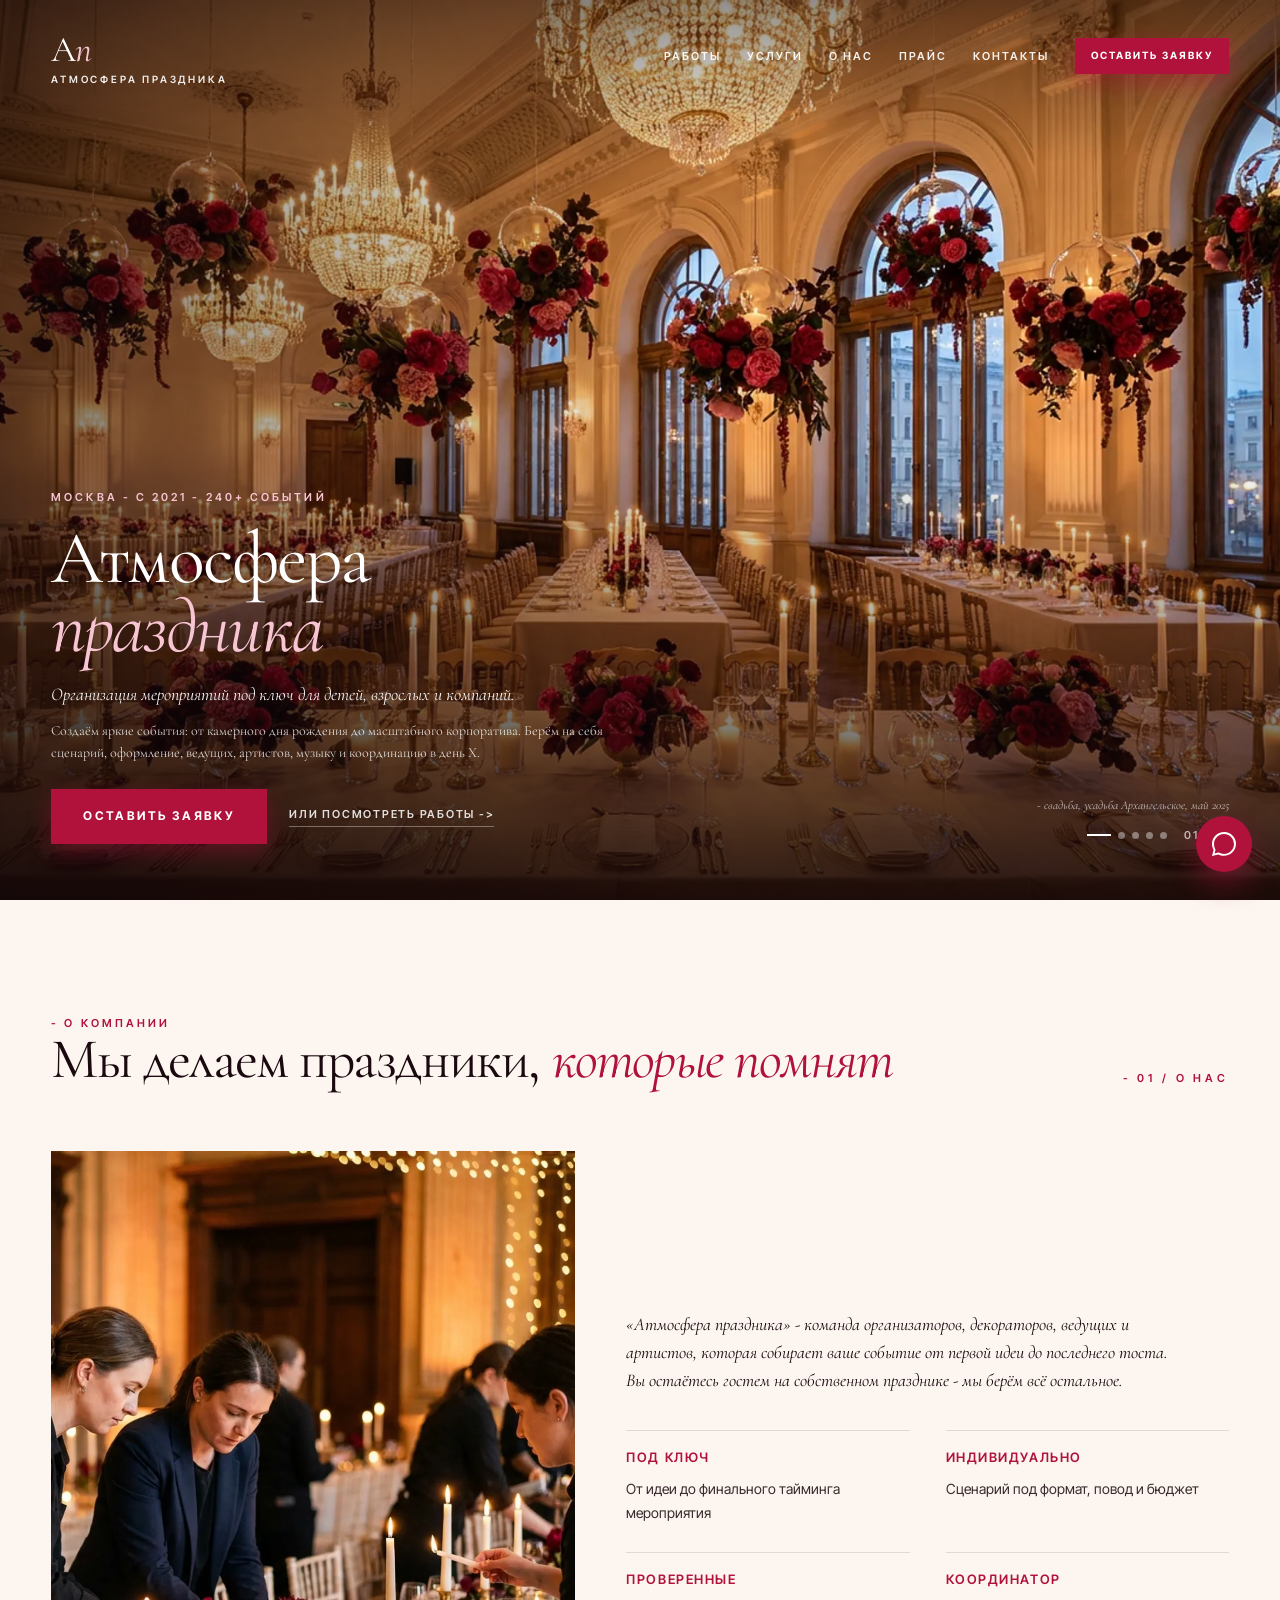
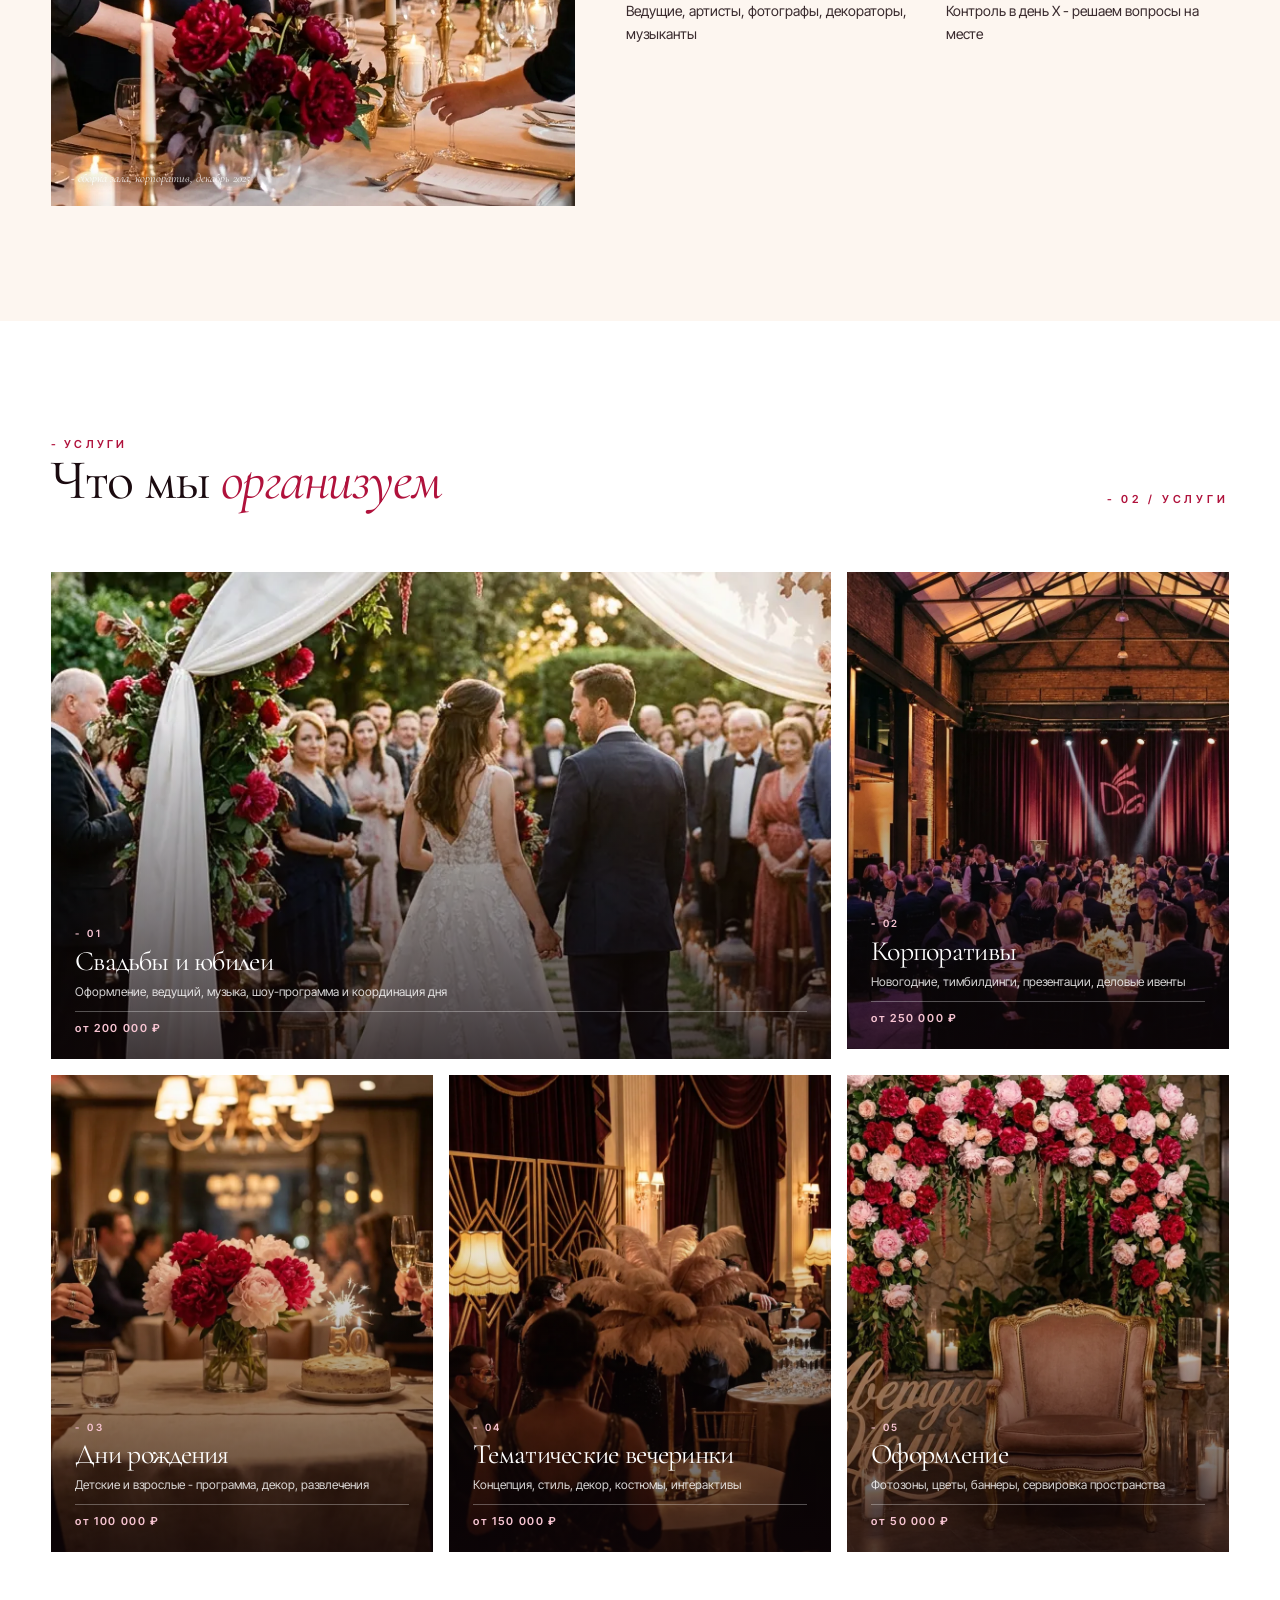
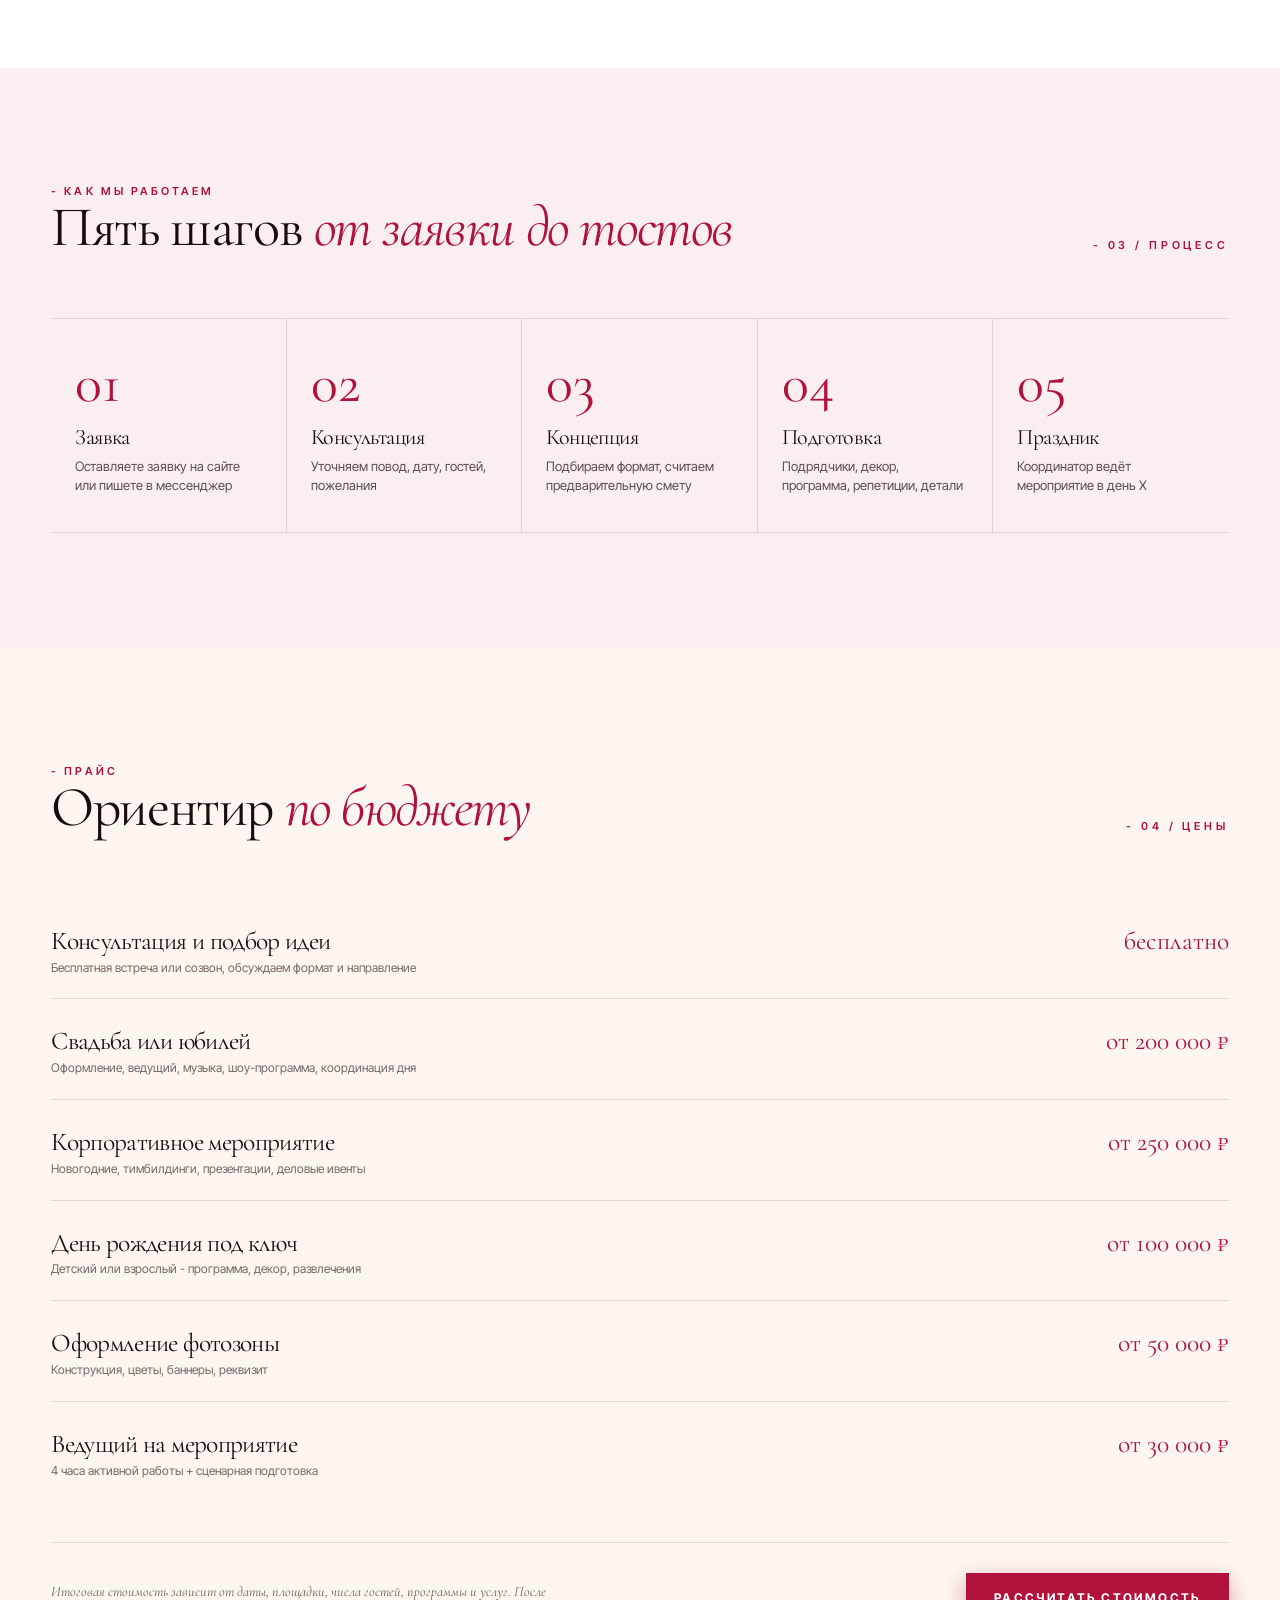
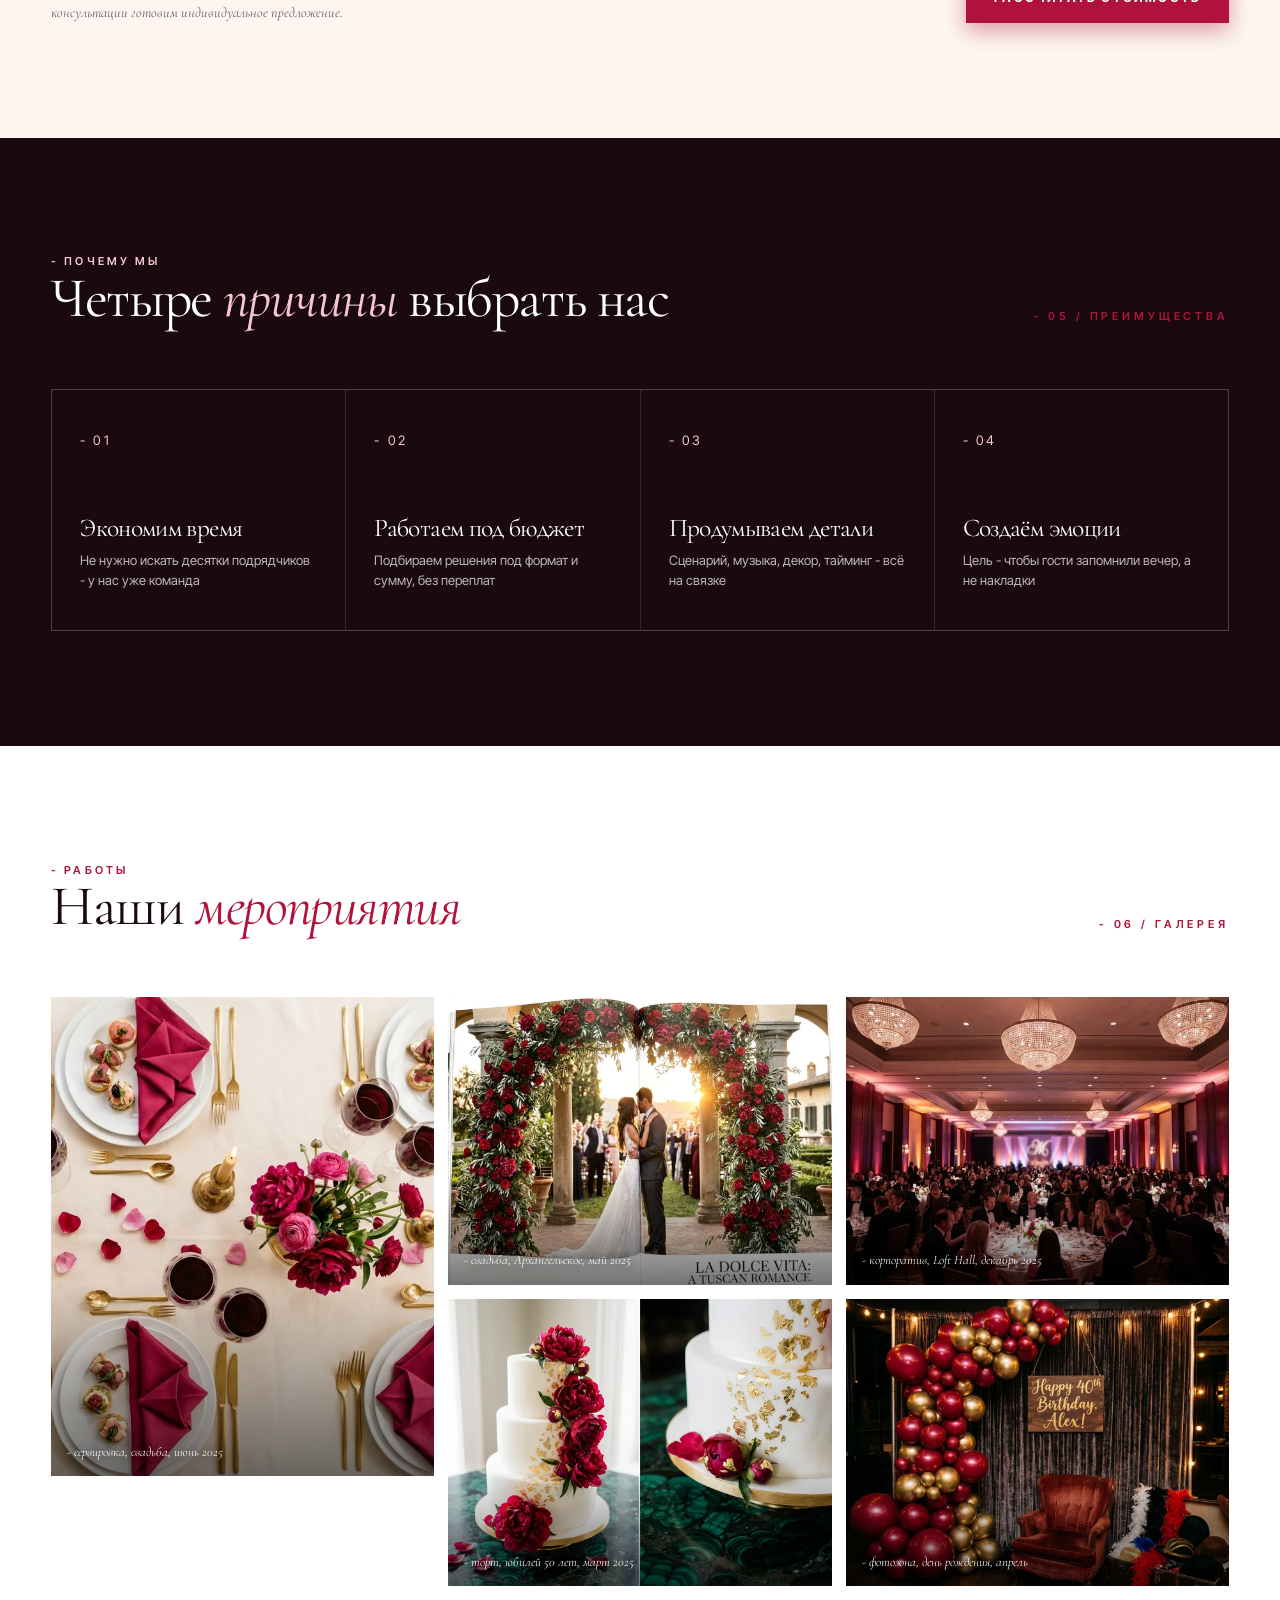
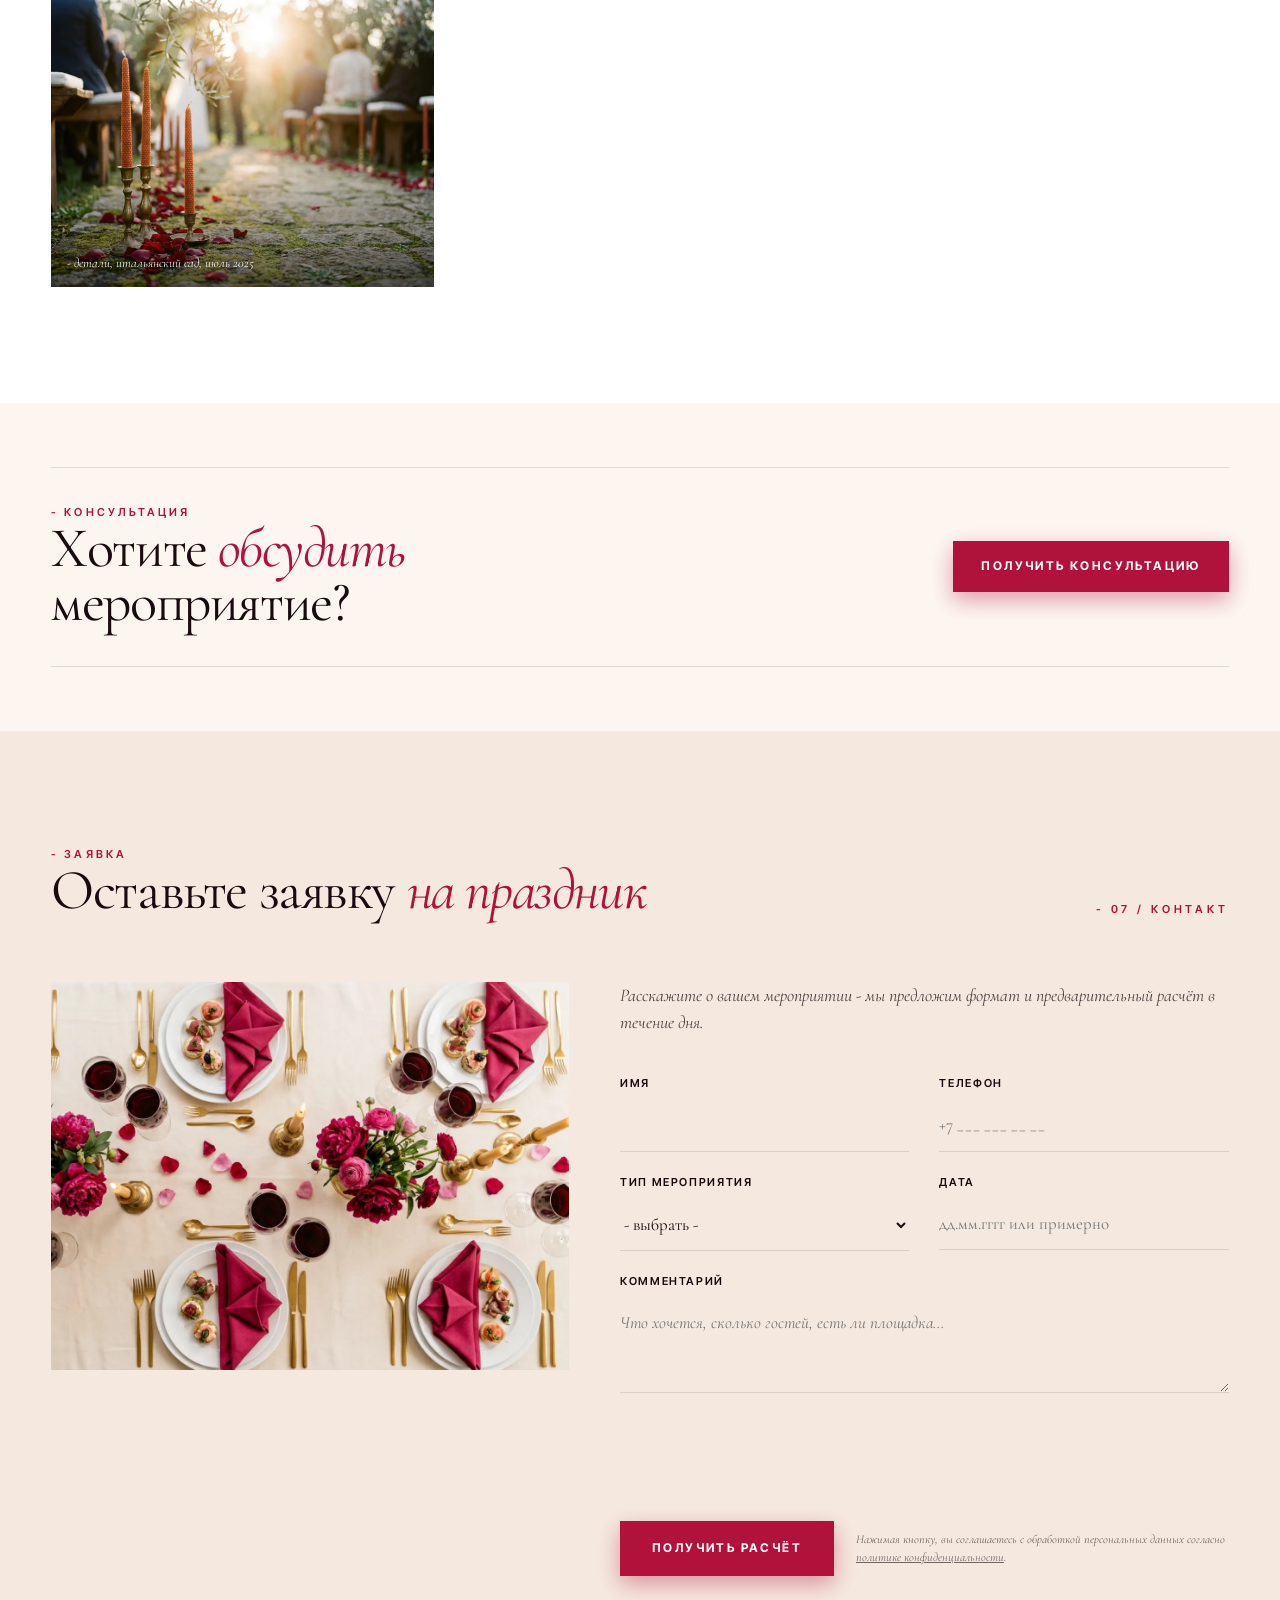
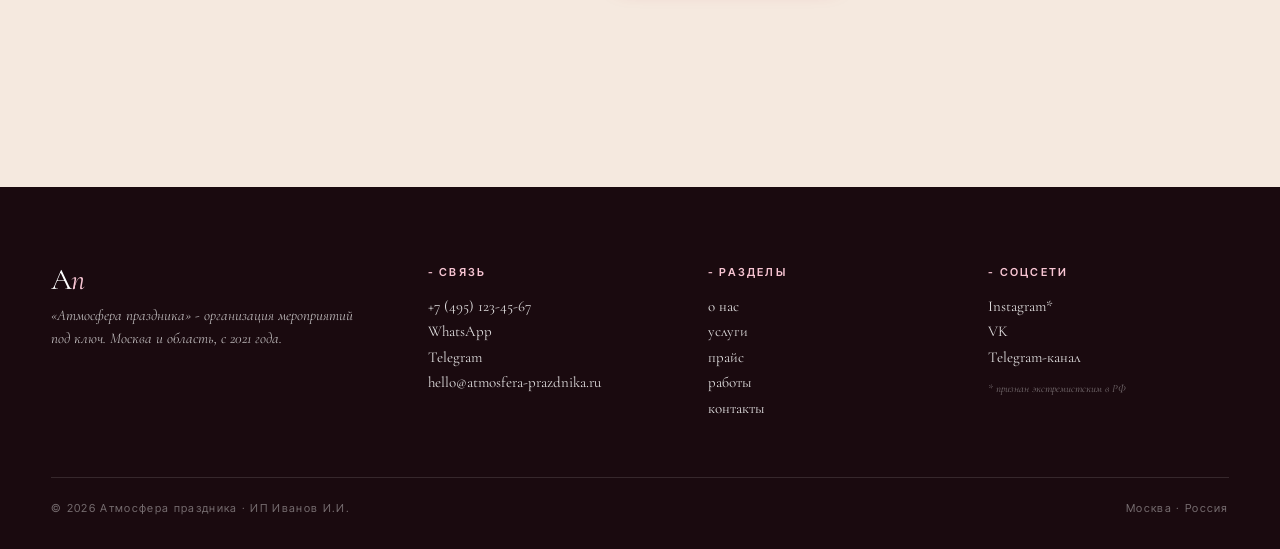
==== index.html @ 3e366441 "Атмосфера праздника - превью сайта (статика)" ====
<!DOCTYPE html>
<html lang="ru">
<head>
  <meta charset="utf-8">
  <meta name="viewport" content="width=device-width, initial-scale=1, viewport-fit=cover">
  <title>Атмосфера праздника - организация мероприятий под ключ</title>
  <meta name="description" content="Организация дней рождений, корпоративов, свадеб, юбилеев и детских праздников под ключ. Подберём формат, программу, декор и рассчитаем стоимость">
  <meta property="og:type" content="website">
  <meta property="og:locale" content="ru_RU">
  <meta property="og:title" content="Атмосфера праздника - организация мероприятий под ключ">
  <meta property="og:description" content="Организация дней рождений, корпоративов, свадеб, юбилеев и детских праздников под ключ. Подберём формат, программу, декор и рассчитаем стоимость">
  <meta property="og:image" content="https://atmosfera-prazdnika.ru/assets/img/og.jpg">
  <meta property="og:url" content="https://atmosfera-prazdnika.ru/">
  <meta property="og:site_name" content="Атмосфера праздника">
  <meta name="twitter:card" content="summary_large_image">
  <link rel="canonical" href="https://atmosfera-prazdnika.ru/">
  <link rel="icon" href="favicon.ico" sizes="any">
  <link rel="apple-touch-icon" href="apple-touch-icon.png">
  <meta name="theme-color" content="#B0123C">
  <script type="application/ld+json">
  {
    "@context": "https://schema.org",
    "@type": "LocalBusiness",
    "name": "Атмосфера праздника",
    "description": "Организация мероприятий под ключ - свадьбы, корпоративы, дни рождения, юбилеи, тематические вечеринки",
    "image": "https://atmosfera-prazdnika.ru/assets/img/og.jpg",
    "url": "https://atmosfera-prazdnika.ru/",
    "telephone": "+74951234567",
    "email": "hello@atmosfera-prazdnika.ru",
    "priceRange": "от 30 000 ₽",
    "address": {
      "@type": "PostalAddress",
      "addressLocality": "Москва",
      "addressCountry": "RU"
    },
    "areaServed": ["Москва", "Московская область"],
    "service": [
      { "@type": "Service", "name": "Свадьбы и юбилеи", "offers": { "@type": "Offer", "price": 200000, "priceCurrency": "RUB" } },
      { "@type": "Service", "name": "Корпоративы", "offers": { "@type": "Offer", "price": 250000, "priceCurrency": "RUB" } },
      { "@type": "Service", "name": "Дни рождения", "offers": { "@type": "Offer", "price": 100000, "priceCurrency": "RUB" } },
      { "@type": "Service", "name": "Тематические вечеринки", "offers": { "@type": "Offer", "price": 150000, "priceCurrency": "RUB" } },
      { "@type": "Service", "name": "Оформление", "offers": { "@type": "Offer", "price": 50000, "priceCurrency": "RUB" } }
    ]
  }
  </script>
  <link rel="preconnect" href="https://fonts.googleapis.com">
  <link rel="preconnect" href="https://fonts.gstatic.com" crossorigin>
  <link rel="preload" as="style" href="https://fonts.googleapis.com/css2?family=Cormorant+Garamond:ital,wght@0,400;0,500;0,600;1,400;1,500&family=Inter+Tight:wght@400;500;600;700&display=swap" onload="this.rel='stylesheet'">
  <link rel="stylesheet" href="assets/css/styles.min.css">
  <noscript><link rel="stylesheet" href="https://fonts.googleapis.com/css2?family=Cormorant+Garamond:ital,wght@0,400;0,500;0,600;1,400;1,500&family=Inter+Tight:wght@400;500;600;700&display=swap"></noscript>
</head>
<body>
  <header class="hero" id="hero">
    <div class="hero-bg" id="hero-bg" style="background-image: url('assets/img/hero/1-wedding-hall.webp');"></div>

    <a class="mono" href="#hero" aria-label="Атмосфера праздника - на главную">
      <span class="mono-mark">А<em>п</em></span>
      <span class="mono-name">атмосфера праздника</span>
    </a>

    <nav class="topnav" aria-label="главная навигация">
      <a href="#gallery">работы</a>
      <a href="#services">услуги</a>
      <a href="#about">о нас</a>
      <a href="#price">прайс</a>
      <a href="#contact">контакты</a>
      <a class="btn btn-main btn-sm" href="#contact">оставить заявку</a>
      <button class="hamburger" id="hamburger" aria-label="меню" aria-expanded="false">
        <span></span><span></span><span></span>
      </button>
    </nav>

    <div class="hero-content">
      <p class="eyebrow eyebrow-light">москва - с 2021 - 240+ событий</p>
      <h1>Атмосфера<br><em>праздника</em></h1>
      <p class="hero-sub">Организация мероприятий под ключ для детей, взрослых и компаний.</p>
      <p class="hero-desc">Создаём яркие события: от камерного дня рождения до масштабного корпоратива. Берём на себя сценарий, оформление, ведущих, артистов, музыку и координацию в день&nbsp;Х.</p>
      <div class="hero-cta">
        <a class="btn btn-main" href="#contact">оставить заявку</a>
        <a class="hero-link" href="#gallery">или посмотреть работы -&gt;</a>
      </div>
    </div>

    <div class="hero-meta">
      <p class="hero-cap" id="hero-cap">- свадьба, усадьба Архангельское, май 2025</p>
      <div class="hero-dots" id="hero-dots" role="tablist" aria-label="фото мероприятий">
        <button class="d active" role="tab" data-i="0" aria-label="фото 1"></button>
        <button class="d" role="tab" data-i="1" aria-label="фото 2"></button>
        <button class="d" role="tab" data-i="2" aria-label="фото 3"></button>
        <button class="d" role="tab" data-i="3" aria-label="фото 4"></button>
        <button class="d" role="tab" data-i="4" aria-label="фото 5"></button>
        <span class="counter"><span id="hero-cur">01</span> / 05</span>
      </div>
    </div>
  </header>
  <main>
    <section class="s about" id="about" aria-labelledby="about-h2">
      <div class="s-head">
        <div>
          <p class="eyebrow">- о компании</p>
          <h2 id="about-h2">Мы делаем праздники, <em>которые помнят</em></h2>
        </div>
        <p class="s-num">- 01 / о нас</p>
      </div>
      <div class="about-grid">
        <figure class="about-photo">
          <picture>
            <source srcset="assets/img/about/1-team-setup.webp" type="image/webp">
            <img src="assets/img/about/1-team-setup.jpg" alt="команда Атмосферы Праздника готовит зал к корпоративу" loading="lazy">
          </picture>
          <figcaption>- сборка зала, корпоратив, декабрь 2025</figcaption>
        </figure>
        <div class="about-body">
          <p class="about-lead">«Атмосфера праздника» - команда организаторов, декораторов, ведущих и артистов, которая собирает ваше событие от первой идеи до последнего тоста. Вы остаётесь гостем на собственном празднике - мы берём всё остальное.</p>
          <ul class="features">
            <li>
              <strong>Под ключ</strong>
              <span>От идеи до финального тайминга мероприятия</span>
            </li>
            <li>
              <strong>Индивидуально</strong>
              <span>Сценарий под формат, повод и бюджет</span>
            </li>
            <li>
              <strong>Проверенные</strong>
              <span>Ведущие, артисты, фотографы, декораторы, музыканты</span>
            </li>
            <li>
              <strong>Координатор</strong>
              <span>Контроль в день Х - решаем вопросы на месте</span>
            </li>
          </ul>
        </div>
      </div>
    </section>
    <section class="s services" id="services" aria-labelledby="services-h2">
      <div class="s-head">
        <div>
          <p class="eyebrow">- услуги</p>
          <h2 id="services-h2">Что мы <em>организуем</em></h2>
        </div>
        <p class="s-num">- 02 / услуги</p>
      </div>
      <div class="svc-grid">
        <a class="svc svc-wide" href="#contact">
          <picture>
            <source srcset="assets/img/services/1-wedding.webp" type="image/webp">
            <img src="assets/img/services/1-wedding.jpg" alt="свадьба под аркой из малиновых пеоний" loading="lazy">
          </picture>
          <div class="svc-body">
            <p class="svc-num">- 01</p>
            <h3>Свадьбы и юбилеи</h3>
            <p class="svc-desc">Оформление, ведущий, музыка, шоу-программа и координация дня</p>
            <p class="svc-price">от 200 000 ₽</p>
          </div>
        </a>
        <a class="svc" href="#contact">
          <picture>
            <source srcset="assets/img/services/2-corporate.webp" type="image/webp">
            <img src="assets/img/services/2-corporate.jpg" alt="корпоративный гала в Москве" loading="lazy">
          </picture>
          <div class="svc-body">
            <p class="svc-num">- 02</p>
            <h3>Корпоративы</h3>
            <p class="svc-desc">Новогодние, тимбилдинги, презентации, деловые ивенты</p>
            <p class="svc-price">от 250 000 ₽</p>
          </div>
        </a>
        <a class="svc" href="#contact">
          <picture>
            <source srcset="assets/img/services/3-birthday.webp" type="image/webp">
            <img src="assets/img/services/3-birthday.jpg" alt="взрослый день рождения с пеониями" loading="lazy">
          </picture>
          <div class="svc-body">
            <p class="svc-num">- 03</p>
            <h3>Дни рождения</h3>
            <p class="svc-desc">Детские и взрослые - программа, декор, развлечения</p>
            <p class="svc-price">от 100 000 ₽</p>
          </div>
        </a>
        <a class="svc" href="#contact">
          <picture>
            <source srcset="assets/img/services/4-themed.webp" type="image/webp">
            <img src="assets/img/services/4-themed.jpg" alt="тематическая вечеринка в стиле Gatsby" loading="lazy">
          </picture>
          <div class="svc-body">
            <p class="svc-num">- 04</p>
            <h3>Тематические вечеринки</h3>
            <p class="svc-desc">Концепция, стиль, декор, костюмы, интерактивы</p>
            <p class="svc-price">от 150 000 ₽</p>
          </div>
        </a>
        <a class="svc" href="#contact">
          <picture>
            <source srcset="assets/img/services/5-decoration.webp" type="image/webp">
            <img src="assets/img/services/5-decoration.jpg" alt="оформление фотозоны с пеониями" loading="lazy">
          </picture>
          <div class="svc-body">
            <p class="svc-num">- 05</p>
            <h3>Оформление</h3>
            <p class="svc-desc">Фотозоны, цветы, баннеры, сервировка пространства</p>
            <p class="svc-price">от 50 000 ₽</p>
          </div>
        </a>
      </div>
    </section>
    <section class="s process" id="process" aria-labelledby="process-h2">
      <div class="s-head">
        <div>
          <p class="eyebrow">- как мы работаем</p>
          <h2 id="process-h2">Пять шагов <em>от заявки до тостов</em></h2>
        </div>
        <p class="s-num">- 03 / процесс</p>
      </div>
      <ol class="steps">
        <li class="step">
          <p class="step-num">01</p>
          <h3>Заявка</h3>
          <p class="step-desc">Оставляете заявку на сайте или пишете в мессенджер</p>
        </li>
        <li class="step">
          <p class="step-num">02</p>
          <h3>Консультация</h3>
          <p class="step-desc">Уточняем повод, дату, гостей, пожелания</p>
        </li>
        <li class="step">
          <p class="step-num">03</p>
          <h3>Концепция</h3>
          <p class="step-desc">Подбираем формат, считаем предварительную смету</p>
        </li>
        <li class="step">
          <p class="step-num">04</p>
          <h3>Подготовка</h3>
          <p class="step-desc">Подрядчики, декор, программа, репетиции, детали</p>
        </li>
        <li class="step">
          <p class="step-num">05</p>
          <h3>Праздник</h3>
          <p class="step-desc">Координатор ведёт мероприятие в день Х</p>
        </li>
      </ol>
    </section>
    <section class="s price" id="price" aria-labelledby="price-h2">
      <div class="s-head">
        <div>
          <p class="eyebrow">- прайс</p>
          <h2 id="price-h2">Ориентир <em>по бюджету</em></h2>
        </div>
        <p class="s-num">- 04 / цены</p>
      </div>
      <div class="price-table">
        <div class="price-row">
          <div class="price-name">
            <h3>Консультация и подбор идеи</h3>
            <p>Бесплатная встреча или созвон, обсуждаем формат и направление</p>
          </div>
          <p class="price-amount">бесплатно</p>
        </div>
        <div class="price-row">
          <div class="price-name">
            <h3>Свадьба или юбилей</h3>
            <p>Оформление, ведущий, музыка, шоу-программа, координация дня</p>
          </div>
          <p class="price-amount">от 200 000 ₽</p>
        </div>
        <div class="price-row">
          <div class="price-name">
            <h3>Корпоративное мероприятие</h3>
            <p>Новогодние, тимбилдинги, презентации, деловые ивенты</p>
          </div>
          <p class="price-amount">от 250 000 ₽</p>
        </div>
        <div class="price-row">
          <div class="price-name">
            <h3>День рождения под ключ</h3>
            <p>Детский или взрослый - программа, декор, развлечения</p>
          </div>
          <p class="price-amount">от 100 000 ₽</p>
        </div>
        <div class="price-row">
          <div class="price-name">
            <h3>Оформление фотозоны</h3>
            <p>Конструкция, цветы, баннеры, реквизит</p>
          </div>
          <p class="price-amount">от 50 000 ₽</p>
        </div>
        <div class="price-row">
          <div class="price-name">
            <h3>Ведущий на мероприятие</h3>
            <p>4 часа активной работы + сценарная подготовка</p>
          </div>
          <p class="price-amount">от 30 000 ₽</p>
        </div>
      </div>
      <div class="price-foot">
        <p class="price-note">Итоговая стоимость зависит от даты, площадки, числа гостей, программы и услуг. После консультации готовим индивидуальное предложение.</p>
        <a class="btn btn-main" href="#contact">рассчитать стоимость</a>
      </div>
    </section>
    <section class="s why" id="why" aria-labelledby="why-h2">
      <div class="s-head">
        <div>
          <p class="eyebrow">- почему мы</p>
          <h2 id="why-h2">Четыре <em>причины</em> выбрать нас</h2>
        </div>
        <p class="s-num">- 05 / преимущества</p>
      </div>
      <div class="why-grid">
        <article class="why-cell">
          <p class="why-num">- 01</p>
          <div>
            <h3>Экономим время</h3>
            <p class="why-desc">Не нужно искать десятки подрядчиков - у нас уже команда</p>
          </div>
        </article>
        <article class="why-cell">
          <p class="why-num">- 02</p>
          <div>
            <h3>Работаем под бюджет</h3>
            <p class="why-desc">Подбираем решения под формат и сумму, без переплат</p>
          </div>
        </article>
        <article class="why-cell">
          <p class="why-num">- 03</p>
          <div>
            <h3>Продумываем детали</h3>
            <p class="why-desc">Сценарий, музыка, декор, тайминг - всё на связке</p>
          </div>
        </article>
        <article class="why-cell">
          <p class="why-num">- 04</p>
          <div>
            <h3>Создаём эмоции</h3>
            <p class="why-desc">Цель - чтобы гости запомнили вечер, а не накладки</p>
          </div>
        </article>
      </div>
    </section>
    <section class="s gallery" id="gallery" aria-labelledby="gallery-h2">
      <div class="s-head">
        <div>
          <p class="eyebrow">- работы</p>
          <h2 id="gallery-h2">Наши <em>мероприятия</em></h2>
        </div>
        <p class="s-num">- 06 / галерея</p>
      </div>
      <div class="gal-grid" id="gallery-grid">
        <button class="gal gal-tall" data-i="0" aria-label="увеличить фото">
          <picture>
            <source srcset="assets/img/gallery/1-banquet-topdown.webp" type="image/webp">
            <img src="assets/img/gallery/1-banquet-topdown.jpg" alt="сервировка свадебного банкета" loading="lazy">
          </picture>
          <span class="gal-cap">- сервировка, свадьба, июнь 2025</span>
        </button>
        <button class="gal" data-i="1" aria-label="увеличить фото">
          <picture>
            <source srcset="assets/img/gallery/2-couple-arch.webp" type="image/webp">
            <img src="assets/img/gallery/2-couple-arch.jpg" alt="пара под цветочной аркой" loading="lazy">
          </picture>
          <span class="gal-cap">- свадьба, Архангельское, май 2025</span>
        </button>
        <button class="gal" data-i="2" aria-label="увеличить фото">
          <picture>
            <source srcset="assets/img/gallery/3-corporate-hall.webp" type="image/webp">
            <img src="assets/img/gallery/3-corporate-hall.jpg" alt="корпоративный гала-зал" loading="lazy">
          </picture>
          <span class="gal-cap">- корпоратив, Loft Hall, декабрь 2025</span>
        </button>
        <button class="gal" data-i="3" aria-label="увеличить фото">
          <picture>
            <source srcset="assets/img/gallery/4-cake.webp" type="image/webp">
            <img src="assets/img/gallery/4-cake.jpg" alt="свадебный торт с пеониями" loading="lazy">
          </picture>
          <span class="gal-cap">- торт, юбилей 50 лет, март 2025</span>
        </button>
        <button class="gal" data-i="4" aria-label="увеличить фото">
          <picture>
            <source srcset="assets/img/gallery/5-photozone.webp" type="image/webp">
            <img src="assets/img/gallery/5-photozone.jpg" alt="фотозона из шаров" loading="lazy">
          </picture>
          <span class="gal-cap">- фотозона, день рождения, апрель</span>
        </button>
        <button class="gal" data-i="5" aria-label="увеличить фото">
          <picture>
            <source srcset="assets/img/gallery/6-candles-detail.webp" type="image/webp">
            <img src="assets/img/gallery/6-candles-detail.jpg" alt="свечи вдоль свадебного коридора" loading="lazy">
          </picture>
          <span class="gal-cap">- детали, итальянский сад, июль 2025</span>
        </button>
      </div>
    </section>
    <section class="s cta-mid" id="consultation">
      <div class="cta-mid-inner">
        <div>
          <p class="eyebrow">- консультация</p>
          <h2>Хотите <em>обсудить</em> мероприятие?</h2>
        </div>
        <a class="btn btn-main" href="#contact">получить консультацию</a>
      </div>
    </section>

    <section class="s form" id="contact" aria-labelledby="form-h2">
      <div class="s-head">
        <div>
          <p class="eyebrow">- заявка</p>
          <h2 id="form-h2">Оставьте заявку <em>на праздник</em></h2>
        </div>
        <p class="s-num">- 07 / контакт</p>
      </div>
      <div class="form-grid">
        <figure class="form-photo">
          <picture>
            <source srcset="assets/img/gallery/1-banquet-topdown.webp" type="image/webp">
            <img src="assets/img/gallery/1-banquet-topdown.jpg" alt="сервировка свадебного стола" loading="lazy">
          </picture>
        </figure>
        <form class="form-body" id="lead-form" novalidate>
          <p class="form-lead">Расскажите о вашем мероприятии - мы предложим формат и предварительный расчёт в течение дня.</p>

          <input type="text" name="website" class="visually-hidden" tabindex="-1" autocomplete="off">

          <div class="form-row">
            <label>
              <span>Имя</span>
              <input type="text" name="name" required autocomplete="name">
            </label>
            <label>
              <span>Телефон</span>
              <input type="tel" name="phone" required autocomplete="tel" placeholder="+7 ___ ___ __ __">
            </label>
          </div>
          <div class="form-row">
            <label>
              <span>Тип мероприятия</span>
              <select name="event_type" required>
                <option value="">- выбрать -</option>
                <option>Свадьба</option>
                <option>Юбилей</option>
                <option>Корпоратив</option>
                <option>День рождения</option>
                <option>Тематическая вечеринка</option>
                <option>Другое</option>
              </select>
            </label>
            <label>
              <span>Дата</span>
              <input type="text" name="event_date" placeholder="дд.мм.гггг или примерно" autocomplete="off">
            </label>
          </div>
          <label class="form-comment">
            <span>Комментарий</span>
            <textarea name="comment" rows="3" placeholder="Что хочется, сколько гостей, есть ли площадка..."></textarea>
          </label>

          <div class="cf-turnstile" data-sitekey="REPLACE_WITH_TURNSTILE_SITEKEY"></div>

          <div class="form-cta">
            <button type="submit" class="btn btn-main" id="form-submit">получить расчёт</button>
            <p class="form-note">Нажимая кнопку, вы соглашаетесь с обработкой персональных данных согласно <a href="#privacy">политике конфиденциальности</a>.</p>
          </div>

          <p class="form-status" id="form-status" aria-live="polite"></p>
        </form>
      </div>
    </section>
  </main>
  <footer class="foot" id="footer">
    <div class="foot-grid">
      <div class="foot-brand">
        <p class="foot-mono">А<em>п</em></p>
        <p class="foot-tag">«Атмосфера праздника» - организация мероприятий под ключ. Москва и область, с 2021 года.</p>
      </div>
      <div class="foot-col">
        <h4>- связь</h4>
        <a href="tel:+74951234567">+7 (495) 123-45-67</a>
        <a href="https://wa.me/74951234567">WhatsApp</a>
        <a href="https://t.me/atmosfera_prazdnika">Telegram</a>
        <a href="mailto:hello@atmosfera-prazdnika.ru">hello@atmosfera-prazdnika.ru</a>
      </div>
      <div class="foot-col">
        <h4>- разделы</h4>
        <a href="#about">о нас</a>
        <a href="#services">услуги</a>
        <a href="#price">прайс</a>
        <a href="#gallery">работы</a>
        <a href="#contact">контакты</a>
      </div>
      <div class="foot-col">
        <h4>- соцсети</h4>
        <a href="https://instagram.com/atmosfera_prazdnika">Instagram*</a>
        <a href="https://vk.com/atmosfera_prazdnika">VK</a>
        <a href="https://t.me/atmosfera_prazdnika_channel">Telegram-канал</a>
        <p class="foot-disclaimer">* признан экстремистским в РФ</p>
      </div>
    </div>
    <div class="foot-bottom">
      <span>© 2026 Атмосфера праздника · ИП Иванов И.И.</span>
      <span>Москва · Россия</span>
    </div>
  </footer>
  <a class="floater" id="floater" href="https://wa.me/74951234567" target="_blank" rel="noopener" aria-label="написать в WhatsApp">
    <svg width="24" height="24" viewBox="0 0 24 24" fill="currentColor"><path d="M20.5 3.5A11.4 11.4 0 0012 0C5.4 0 0 5.4 0 12c0 2.1.6 4.2 1.6 6L0 24l6.2-1.6c1.7.9 3.7 1.4 5.8 1.4 6.6 0 12-5.4 12-12 0-3.2-1.3-6.3-3.5-8.3zM12 22c-1.9 0-3.7-.5-5.3-1.4l-.4-.2-3.7 1 1-3.6-.2-.4A9.9 9.9 0 012 12C2 6.5 6.5 2 12 2c2.7 0 5.2 1 7.1 2.9A9.9 9.9 0 0122 12c0 5.5-4.5 10-10 10z"/></svg>
  </a>
  <script src="https://challenges.cloudflare.com/turnstile/v0/api.js" async defer></script>
  <script type="module" src="assets/js/scripts.min.js"></script>
</body>
</html>
---- assets/css/styles.min.css ----
:root{--c-ink:#1a0a0f;--c-malina:#b0123c;--c-malina-dark:#8a0e2f;--c-malina-light:#f8c5d3;--c-cream:#fdf6f0;--c-cream-2:#f5e9df;--c-rose:#fbeef1;--c-line:#1a0a0f1f;--c-line-dark:#ffffff1f;--f-display:"Cormorant Garamond", "Georgia", serif;--f-ui:"Inter Tight", system-ui, sans-serif;--fz-h1:clamp(40px, 5.8vw, 88px);--fz-h2:clamp(32px, 4.4vw, 64px);--fz-h3:clamp(20px, 2vw, 28px);--fz-lead:clamp(15px, 1.4vw, 19px);--fz-body:15px;--fz-small:13px;--fz-eyebrow:11px;--gap-xs:8px;--gap-s:16px;--gap-m:24px;--gap-l:40px;--gap-xl:64px;--gap-section:clamp(64px, 9vw, 120px);--pad-side:clamp(20px, 4vw, 56px);--max-content:1440px;--shadow-cta:0 8px 22px #b0123c66;--shadow-card:0 4px 14px #1a0a0f14;--transition:.2s ease;--transition-slow:.6s ease}*,:before,:after{box-sizing:border-box;margin:0;padding:0}html{scroll-behavior:smooth;-webkit-font-smoothing:antialiased;-moz-osx-font-smoothing:grayscale}body{font-family:var(--f-ui);font-size:var(--fz-body);color:var(--c-ink);background:var(--c-cream);line-height:1.55;overflow-x:hidden}img,picture,video{max-width:100%;height:auto;display:block}button{font:inherit;cursor:pointer;color:inherit;background:0 0;border:0}a{color:inherit;text-decoration:none}ul,ol{list-style:none}h1,h2,h3,h4{font-family:var(--f-display);letter-spacing:-.025em;color:var(--c-ink);font-weight:400;line-height:.97}h1{font-size:var(--fz-h1);line-height:.93}h2{font-size:var(--fz-h2)}h3{font-size:var(--fz-h3)}em{color:var(--c-malina);font-style:italic}p{line-height:1.55}.eyebrow{font-family:var(--f-ui);font-weight:600;font-size:var(--fz-eyebrow);letter-spacing:.28em;text-transform:uppercase;color:var(--c-malina)}.btn{font-family:var(--f-ui);letter-spacing:.2em;text-transform:uppercase;transition:background var(--transition), transform var(--transition);padding:16px 28px;font-size:12px;font-weight:700;display:inline-block}.btn-main{background:var(--c-malina);color:#fff;box-shadow:var(--shadow-cta)}.btn-main:hover{background:var(--c-malina-dark);transform:translateY(-1px)}.btn-cream{background:var(--c-cream);color:var(--c-ink)}.btn-cream:hover{background:var(--c-cream-2)}.s{padding:var(--gap-section) var(--pad-side)}.s-head{justify-content:space-between;align-items:flex-end;gap:var(--gap-l);margin-bottom:var(--gap-xl);display:flex}.s-h2{max-width:720px}.s-num{font-family:var(--f-ui);letter-spacing:.35em;text-transform:uppercase;color:var(--c-malina);white-space:nowrap;font-size:11px;font-weight:600}.visually-hidden{clip:rect(0,0,0,0);white-space:nowrap;border:0;width:1px;height:1px;margin:-1px;padding:0;position:absolute;overflow:hidden}.hero{color:#fff;min-height:100dvh;font-family:var(--f-display);position:relative;overflow:hidden}.hero-bg{transition:opacity var(--transition-slow);z-index:0;background-position:50% 35%;background-size:cover;position:absolute;inset:0}.hero:before{content:"";z-index:1;background:linear-gradient(#0f050873 0%,#0f050800 18% 50%,#0f0508d9 100%),linear-gradient(90deg,#0f05088c 0%,#0f050800 55%);position:absolute;inset:0}.mono{top:clamp(20px,3vw,32px);left:var(--pad-side);z-index:3;color:#fff;line-height:1;position:absolute}.mono-mark{font-family:var(--f-display);letter-spacing:-.04em;font-size:clamp(26px,3.2vw,36px);display:block}.mono-mark em{color:var(--c-malina-light)}.mono-name{font-family:var(--f-ui);letter-spacing:.28em;text-transform:uppercase;color:#ffffffeb;margin-top:6px;font-size:10px;font-weight:600;display:block}.topnav{top:clamp(24px,3vw,40px);right:var(--pad-side);z-index:3;font-family:var(--f-ui);letter-spacing:.18em;text-transform:uppercase;color:#ffffffeb;align-items:center;gap:clamp(16px,2.2vw,26px);font-size:11px;font-weight:600;display:flex;position:absolute}.topnav a:hover{color:var(--c-malina-light)}.btn-sm{padding:10px 16px;font-size:10px}.hamburger{flex-direction:column;gap:5px;padding:6px;display:none}.hamburger span{width:22px;height:1.5px;transition:transform var(--transition);background:#fff;display:block}.hero-content{bottom:clamp(40px,6vw,56px);left:var(--pad-side);z-index:3;max-width:min(56%,760px);position:absolute}.eyebrow-light{color:var(--c-malina-light);margin-bottom:18px}.hero h1{color:#fff;margin-bottom:20px}.hero h1 em{color:var(--c-malina-light)}.hero-sub{font-family:var(--f-display);font-style:italic;font-weight:400;font-size:var(--fz-lead);color:#fffffff2;max-width:92%;margin-bottom:14px;line-height:1.35}.hero-desc{color:#ffffffd1;max-width:85%;margin-bottom:26px;font-size:14px;line-height:1.55}.hero-cta{flex-wrap:wrap;align-items:center;gap:clamp(16px,2vw,22px);display:flex}.hero-cta .btn-main{padding:18px 32px;font-size:12px}.hero-link{font-family:var(--f-ui);letter-spacing:.16em;text-transform:uppercase;color:#ffffffd9;border-bottom:1px solid #ffffff59;padding-bottom:3px;font-size:11px;font-weight:600}.hero-link:hover{color:#fff;border-bottom-color:#fff}.hero-meta{bottom:clamp(40px,6vw,56px);right:var(--pad-side);z-index:3;color:#ffffffb3;text-align:right;position:absolute}.hero-cap{font-family:var(--f-display);margin-bottom:12px;font-size:12px;font-style:italic}.hero-dots{justify-content:flex-end;align-items:center;gap:7px;display:flex}.hero-dots .d{cursor:pointer;width:7px;height:7px;transition:width var(--transition), background var(--transition);background:#fff6;border-radius:50%;padding:0}.hero-dots .d.active{background:#fff;border-radius:0;width:24px;height:2px}.hero-dots .counter{font-family:var(--f-ui);letter-spacing:.15em;color:#ffffffb3;margin-left:10px;font-size:11px;font-weight:600}.about{background:var(--c-cream)}.about-grid{grid-template-columns:1fr 1.15fr;align-items:center;gap:clamp(28px,4vw,60px);display:grid}.about-photo{aspect-ratio:4/5;position:relative;overflow:hidden}.about-photo img{object-fit:cover;width:100%;height:100%}.about-photo figcaption{font-family:var(--f-display);color:#ffffffe0;text-shadow:0 1px 8px #00000080;font-size:12px;font-style:italic;position:absolute;bottom:18px;left:20px}.about-lead{font-family:var(--f-display);font-style:italic;font-weight:400;font-size:var(--fz-lead);color:var(--c-ink);max-width:92%;margin-bottom:36px;line-height:1.55}.features{grid-template-columns:1fr 1fr;gap:28px 36px;display:grid}.features li{border-top:1px solid var(--c-line);padding-top:16px}.features li strong{font-family:var(--f-ui);letter-spacing:.12em;text-transform:uppercase;color:var(--c-malina);margin-bottom:10px;font-size:13px;font-weight:600;display:block}.features li span{color:var(--c-ink);opacity:.86;font-size:14px;line-height:1.55}.services{background:#fff}.svc-grid{grid-template-columns:repeat(3,1fr);gap:16px;display:grid}.svc{aspect-ratio:4/5;color:#fff;display:block;position:relative;overflow:hidden}.svc-wide{aspect-ratio:8/5;grid-column:span 2}.svc picture,.svc img{object-fit:cover;width:100%;height:100%;transition:transform .6s;position:absolute;inset:0}.svc:hover img{transform:scale(1.04)}.svc:after{content:"";background:linear-gradient(#0f050800 30%,#0f0508bf 100%);position:absolute;inset:0}.svc-body{z-index:2;position:absolute;bottom:22px;left:24px;right:24px}.svc-num{font-family:var(--f-ui);letter-spacing:.28em;text-transform:uppercase;color:var(--c-malina-light);margin-bottom:6px;font-size:10px;font-weight:600}.svc h3{color:#fff;margin-bottom:8px;font-size:clamp(22px,2.2vw,28px)}.svc-desc{color:#ffffffd1;font-size:12px;line-height:1.5}.svc-price{font-family:var(--f-ui);letter-spacing:.15em;color:var(--c-malina-light);border-top:1px solid #ffffff4d;margin-top:10px;padding-top:8px;font-size:11px;font-weight:600;display:block}.process{background:var(--c-rose)}.steps{border-top:1px solid var(--c-line);border-bottom:1px solid var(--c-line);grid-template-columns:repeat(5,1fr);display:grid}.step{border-right:1px solid var(--c-line);padding:36px 24px}.step:last-child{border-right:0}.step-num{font-family:var(--f-display);color:var(--c-malina);margin-bottom:16px;font-size:clamp(40px,4.5vw,56px);line-height:1}.step h3{margin-bottom:8px;font-size:clamp(18px,1.8vw,22px)}.step-desc{color:#1a0a0fb3;font-size:13px;line-height:1.5}.price{background:var(--c-cream)}.price-table{width:100%}.price-row{border-bottom:1px solid var(--c-line);grid-template-columns:1fr auto;align-items:baseline;gap:24px;padding:22px 0;display:grid}.price-row:last-child{border-bottom:0}.price-name h3{color:var(--c-ink);margin-bottom:6px;font-size:clamp(20px,2vw,26px)}.price-name p{color:#1a0a0f99;max-width:540px;font-size:12px;line-height:1.4}.price-amount{font-family:var(--f-display);color:var(--c-malina);white-space:nowrap;font-size:clamp(20px,2vw,26px);font-weight:400}.price-foot{border-top:1px solid var(--c-line);flex-wrap:wrap;justify-content:space-between;align-items:end;gap:30px;margin-top:40px;padding-top:30px;display:flex}.price-note{font-family:var(--f-display);color:#1a0a0fa6;max-width:520px;font-size:14px;font-style:italic;line-height:1.5}.why{background:var(--c-ink);color:#fff}.why .eyebrow{color:var(--c-malina-light)}.why h2{color:#fff}.why h2 em{color:var(--c-malina-light)}.why-grid{background:var(--c-line-dark);border:1px solid var(--c-line-dark);grid-template-columns:repeat(4,1fr);gap:1px;display:grid}.why-cell{background:var(--c-ink);flex-direction:column;justify-content:space-between;min-height:240px;padding:40px 28px;display:flex}.why-num{font-family:var(--f-ui);letter-spacing:.2em;color:var(--c-malina-light);font-size:13px;font-weight:400}.why-cell h3{color:#fff;margin-bottom:10px;font-size:clamp(20px,2vw,26px)}.why-desc{color:#ffffffb3;font-size:13px;line-height:1.5}.gallery{background:#fff}.gal-grid{grid-template-columns:repeat(3,1fr);grid-auto-rows:1fr;gap:14px;display:grid}.gal{aspect-ratio:4/3;cursor:pointer;padding:0;display:block;position:relative;overflow:hidden}.gal-tall{aspect-ratio:4/5;grid-row:span 2}.gal picture,.gal img{object-fit:cover;width:100%;height:100%;transition:transform .5s;position:absolute;inset:0}.gal:hover img{transform:scale(1.04)}.gal:after{content:"";pointer-events:none;background:linear-gradient(#0000 60%,#0000008c 100%);position:absolute;inset:0}.gal-cap{z-index:2;color:#ffffffeb;font-family:var(--f-display);text-shadow:0 1px 8px #0009;text-align:left;font-size:13px;font-style:italic;position:absolute;bottom:14px;left:16px;right:16px}.cta-mid{background:var(--c-cream);padding-top:64px;padding-bottom:64px}.cta-mid-inner{justify-content:space-between;align-items:center;gap:var(--gap-l);border-top:1px solid var(--c-line);border-bottom:1px solid var(--c-line);flex-wrap:wrap;padding:36px 0;display:flex}.cta-mid h2{max-width:600px}.form{background:var(--c-cream-2)}.form-grid{grid-template-columns:.85fr 1fr;align-items:start;gap:clamp(28px,4vw,56px);display:grid}.form-photo{aspect-ratio:3/4;overflow:hidden}.form-photo img{object-fit:cover;width:100%;height:100%}.form-lead{font-family:var(--f-display);font-style:italic;font-size:var(--fz-lead);color:#1a0a0fbf;margin-bottom:40px;line-height:1.5}.form-body label{font-family:var(--f-ui);letter-spacing:.15em;text-transform:uppercase;color:var(--c-ink);font-size:11px;font-weight:600;display:block}.form-body label>span{margin-bottom:8px;display:block}.form-body input,.form-body textarea,.form-body select{border:0;border-bottom:1px solid var(--c-line);width:100%;font-family:var(--f-display);color:var(--c-ink);transition:border-color var(--transition);background:0 0;outline:none;padding:14px 0;font-size:17px;font-weight:400;line-height:1.3}.form-body input:focus,.form-body textarea:focus,.form-body select:focus{border-bottom-color:var(--c-malina)}.form-body textarea{resize:vertical;min-height:60px;font-style:italic}.form-row{grid-template-columns:1fr 1fr;gap:30px;margin-bottom:22px;display:grid}.form-comment{margin-bottom:28px;display:block}.cf-turnstile{min-height:65px;margin-bottom:24px}.form-cta{flex-wrap:wrap;align-items:center;gap:22px;margin-top:30px;display:flex}.form-cta .btn-main{padding:18px 32px;font-size:12px}.form-note{font-family:var(--f-display);color:#1a0a0f99;flex:1;min-width:240px;font-size:12px;font-style:italic;line-height:1.5}.form-note a{text-decoration:underline}.form-status{margin-top:18px;font-size:14px}.form-status.ok{color:var(--c-malina)}.form-status.err{color:#c0392b}.foot{background:var(--c-ink);color:#ffffffc7;padding:80px var(--pad-side) 32px}.foot-grid{gap:var(--gap-l);border-bottom:1px solid var(--c-line-dark);grid-template-columns:1.4fr 1fr 1fr 1fr;padding-bottom:56px;display:grid}.foot-mono{font-family:var(--f-display);color:#fff;letter-spacing:-.04em;margin-bottom:12px;font-size:30px;line-height:.85}.foot-mono em{color:var(--c-malina-light)}.foot-tag{font-family:var(--f-display);color:#ffffffb3;max-width:320px;font-size:15px;font-style:italic;line-height:1.5}.foot-col h4{font-family:var(--f-ui);letter-spacing:.2em;text-transform:uppercase;color:var(--c-malina-light);margin-bottom:16px;font-size:11px;font-weight:600}.foot-col a{font-family:var(--f-display);color:#ffffffdb;font-size:15px;line-height:1.7;display:block}.foot-col a:hover{color:#fff}.foot-disclaimer{font-family:var(--f-display);color:#fff6;margin-top:10px;font-size:11px;font-style:italic}.foot-bottom{font-family:var(--f-ui);letter-spacing:.12em;color:#fff6;justify-content:space-between;padding-top:22px;font-size:11px;display:flex}.floater{z-index:99;background:var(--c-malina);color:#fff;width:56px;height:56px;transition:transform var(--transition);border-radius:50%;justify-content:center;align-items:center;display:flex;position:fixed;bottom:28px;right:28px;box-shadow:0 12px 30px #b0123c73}.floater:hover{background:var(--c-malina-dark);transform:translateY(-2px)}.lb-overlay{z-index:1000;background:#0f0508eb;justify-content:center;align-items:center;padding:40px 60px;display:none;position:fixed;inset:0}.lb-overlay.open{display:flex}.lb-img{object-fit:contain;max-width:100%;max-height:85vh}.lb-close,.lb-prev,.lb-next{color:#fff;cursor:pointer;font-size:32px;font-family:var(--f-ui);opacity:.7;transition:opacity var(--transition);background:0 0;padding:8px 14px;position:absolute}.lb-close:hover,.lb-prev:hover,.lb-next:hover{opacity:1}.lb-close{top:24px;right:24px}.lb-prev{font-size:48px;top:50%;left:24px;transform:translateY(-50%)}.lb-next{font-size:48px;top:50%;right:24px;transform:translateY(-50%)}.lb-cap{color:#ffffffd9;font-family:var(--f-display);text-align:center;font-size:14px;font-style:italic;position:absolute;bottom:24px;left:50%;transform:translate(-50%)}@media (width<=1023px){.about-grid{grid-template-columns:1fr}.about-photo{max-width:480px}.svc-grid{grid-template-columns:repeat(2,1fr)}.svc-wide{aspect-ratio:8/5;grid-column:span 2}.steps{grid-template-columns:repeat(2,1fr)}.step{border-bottom:1px solid var(--c-line)}.step:nth-last-child(-n+2){border-bottom:0}.step:nth-child(2n){border-right:0}.why-grid,.gal-grid{grid-template-columns:repeat(2,1fr)}.gal-tall{grid-row:span 2}.form-grid{grid-template-columns:1fr}.form-photo{aspect-ratio:4/3;max-width:480px}.foot-grid{grid-template-columns:1fr 1fr;gap:36px}}@media (width<=767px){.hero{min-height:100vh}.topnav{gap:0}.topnav a:not(.btn),.topnav .btn{display:none}.hamburger{display:flex}.topnav.open{z-index:50;background:var(--c-ink);flex-direction:column;justify-content:center;align-items:center;gap:24px;padding:40px;position:fixed;inset:0}.topnav.open a:not(.btn){color:#fff;font-size:16px;display:block}.topnav.open .btn{margin-top:20px;display:inline-block}.hero-content{max-width:88%;bottom:100px}.hero-cta{flex-direction:column;align-items:flex-start}.hero-meta{display:none}.s-head{align-items:flex-start;gap:var(--gap-m);flex-direction:column}.s-num{order:-1}.svc-grid{grid-template-columns:1fr}.svc-wide{aspect-ratio:4/5;grid-column:auto}.steps{grid-template-columns:1fr}.step{border-right:0;border-bottom:1px solid var(--c-line)}.step:last-child{border-bottom:0}.why-grid,.gal-grid{grid-template-columns:1fr}.gal,.gal-tall{aspect-ratio:4/3;grid-row:auto}.price-row{grid-template-columns:1fr;gap:8px}.price-amount{font-size:22px}.price-foot{flex-direction:column;align-items:stretch}.form-row{grid-template-columns:1fr}.foot-grid{grid-template-columns:1fr;gap:36px;padding-bottom:36px}.foot-bottom{flex-direction:column;align-items:flex-start;gap:8px}.foot{padding-top:56px}.floater{width:48px;height:48px;bottom:18px;right:18px}.lb-overlay{padding:20px}.lb-prev,.lb-next{padding:4px 8px;font-size:32px}}
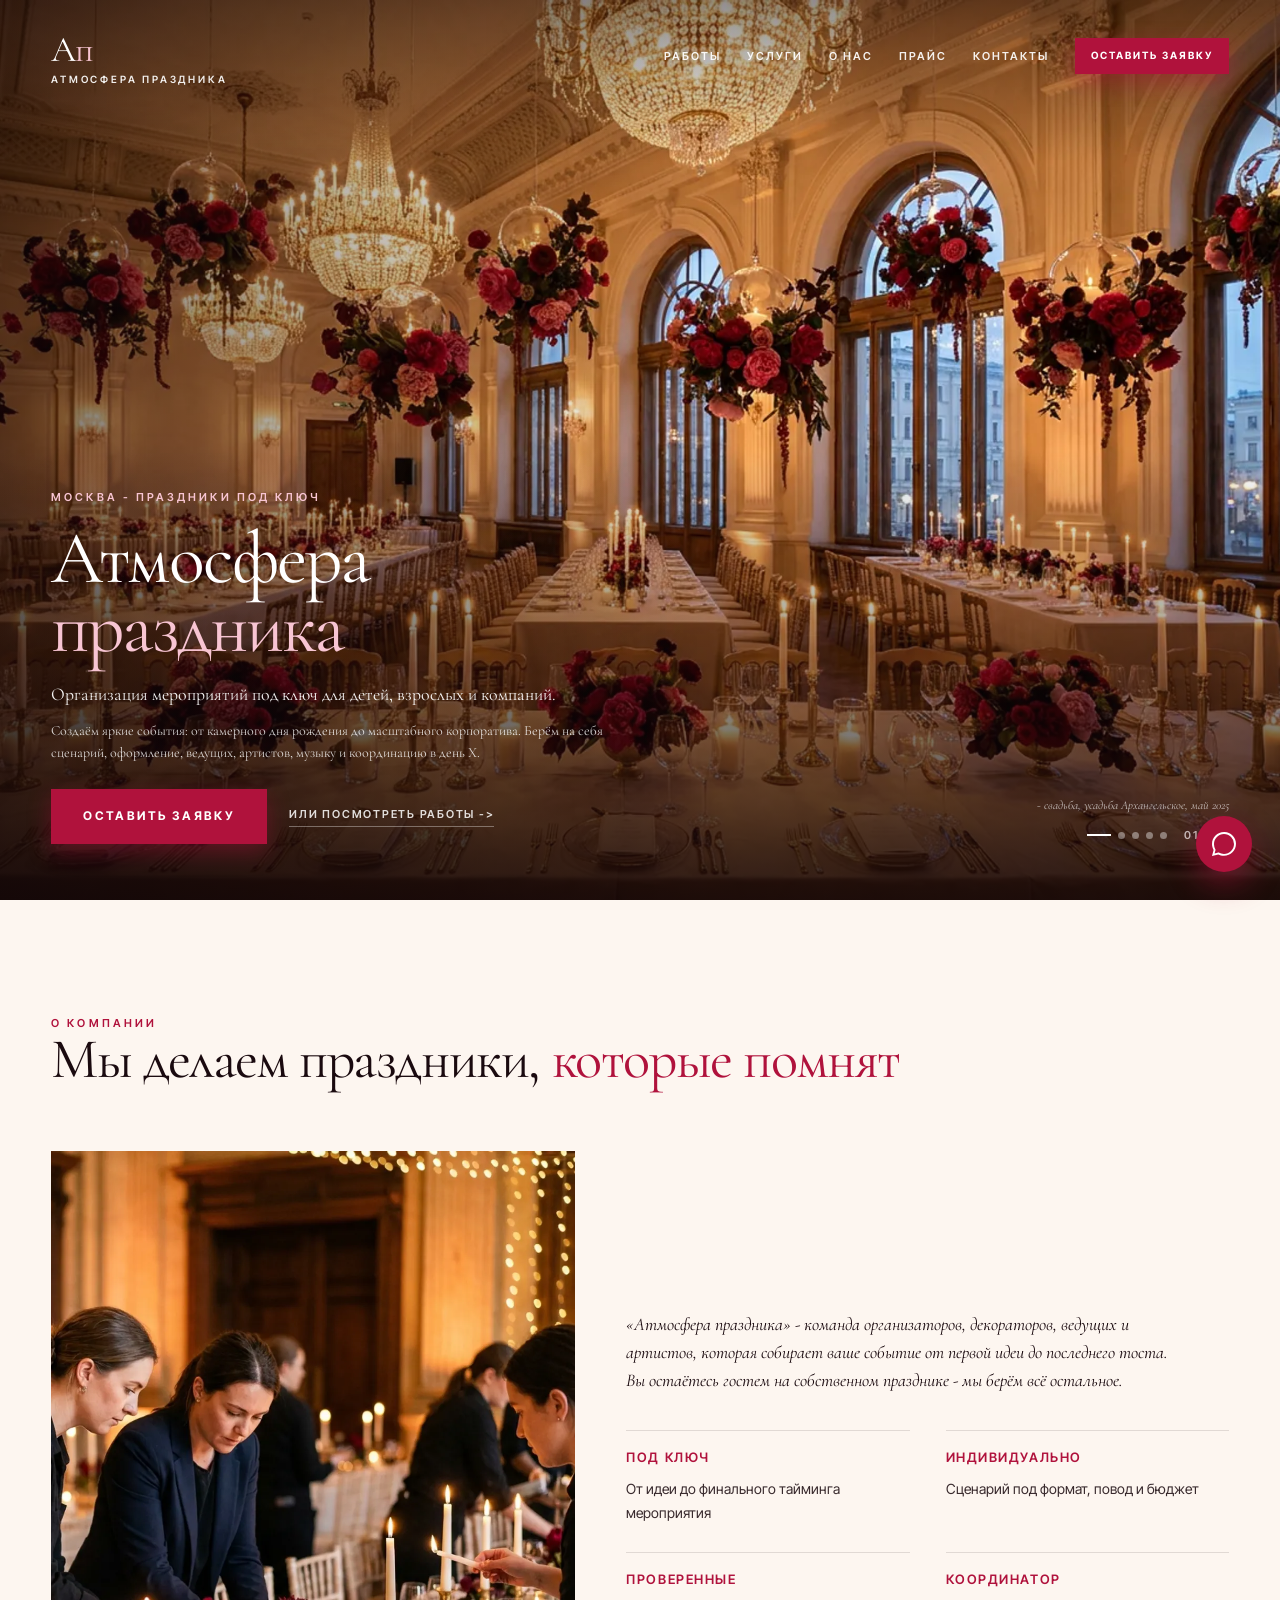
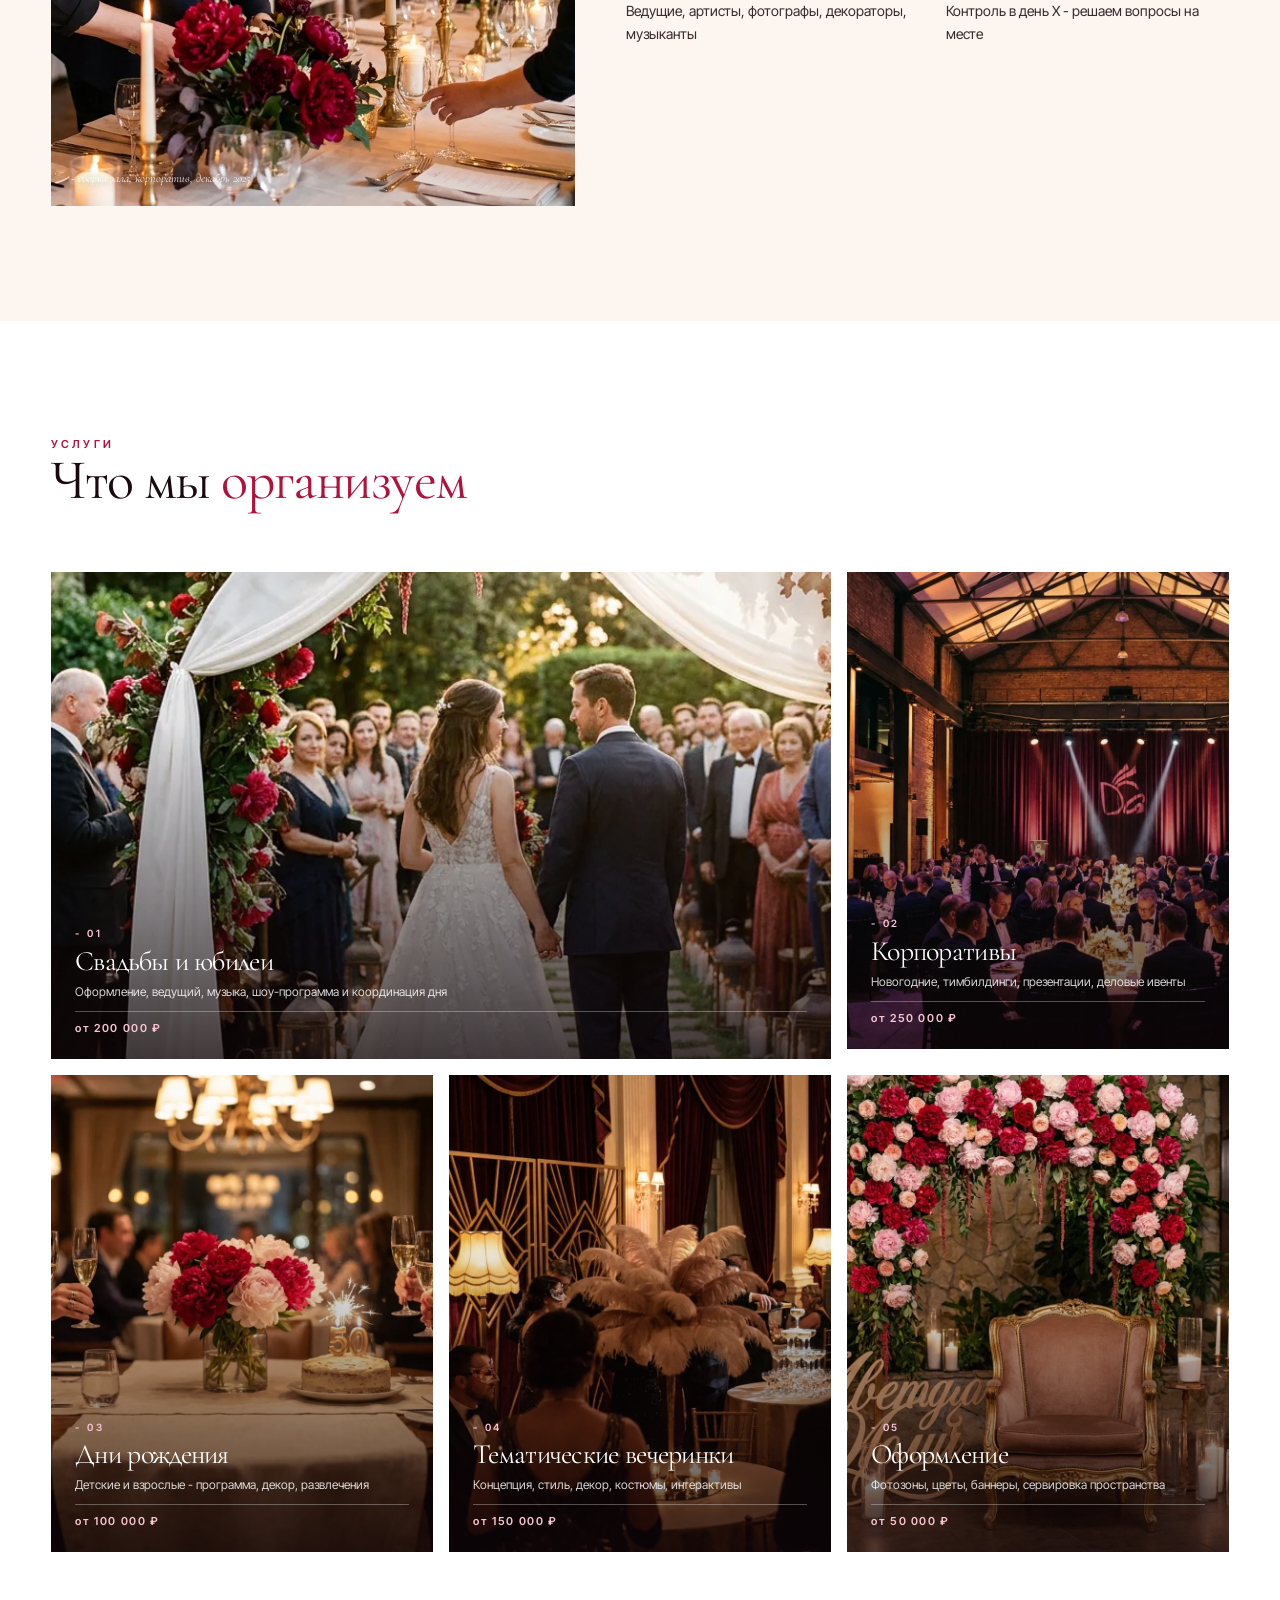
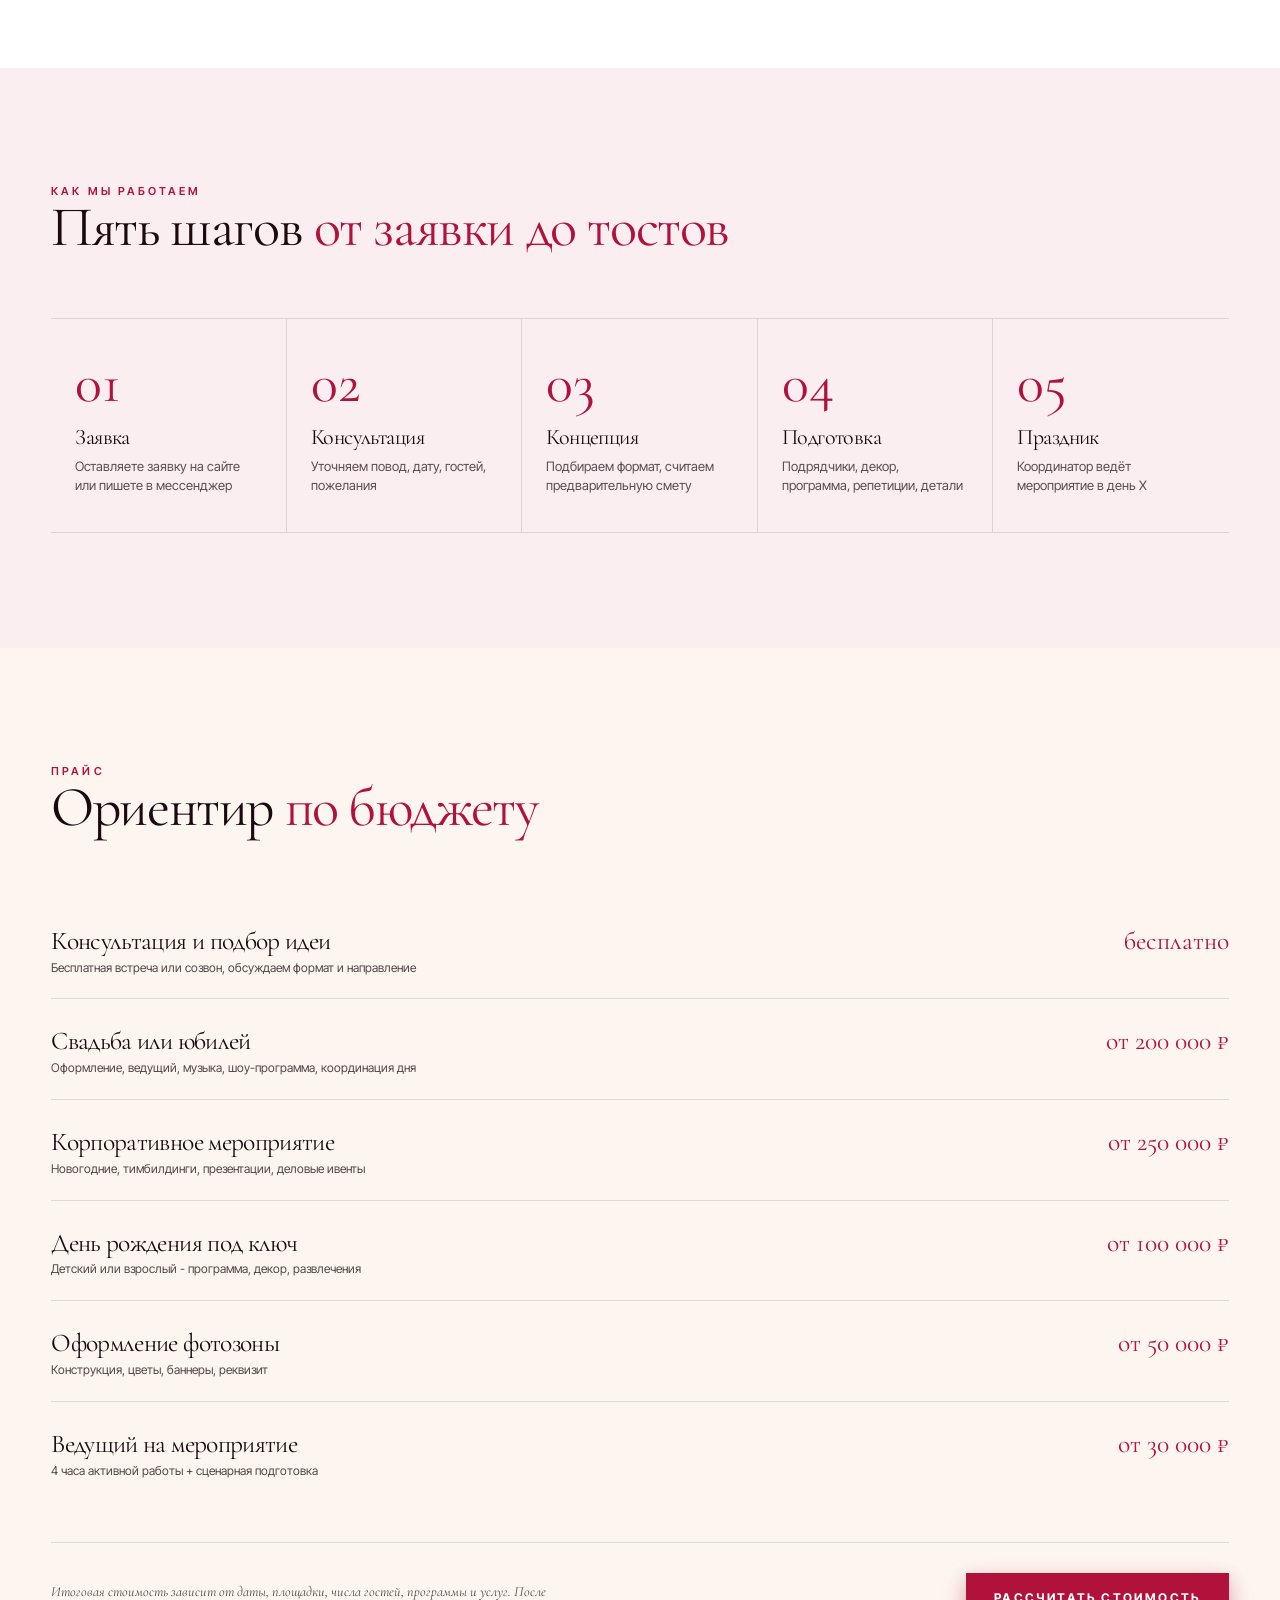
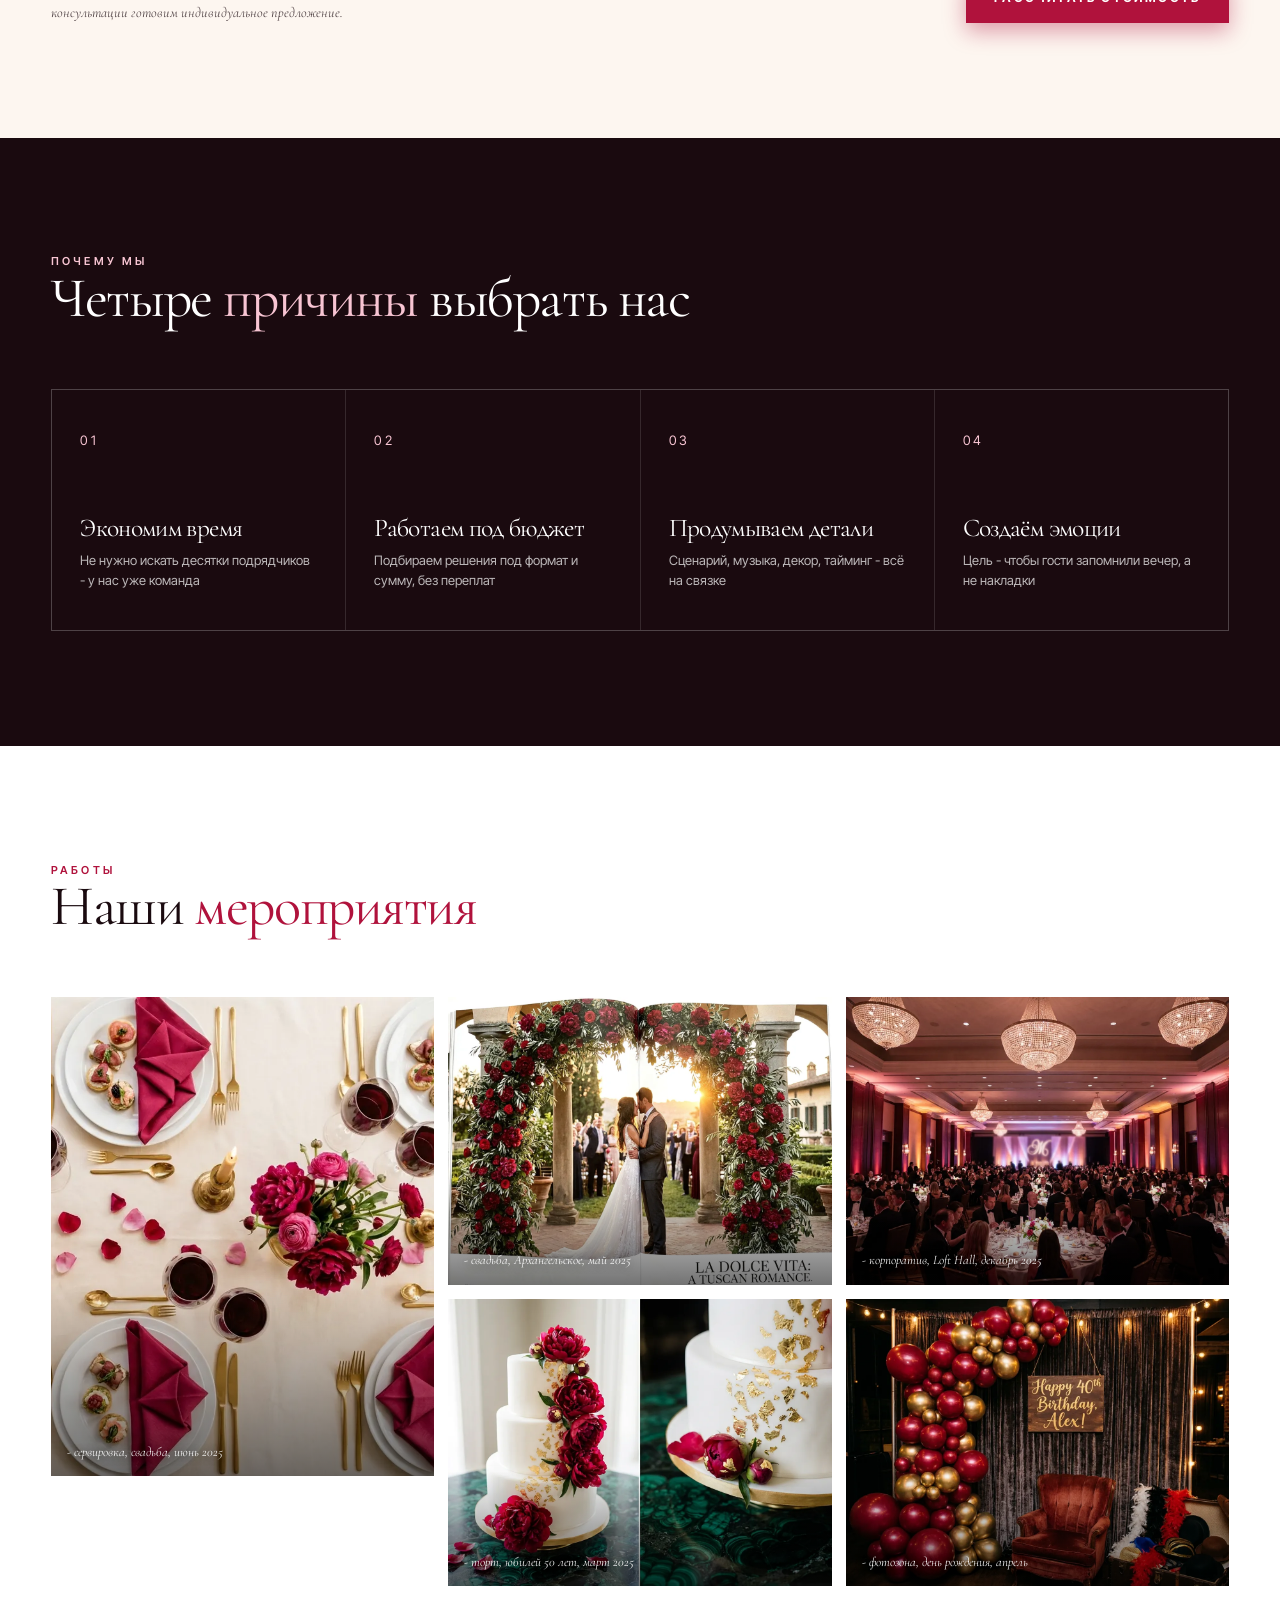
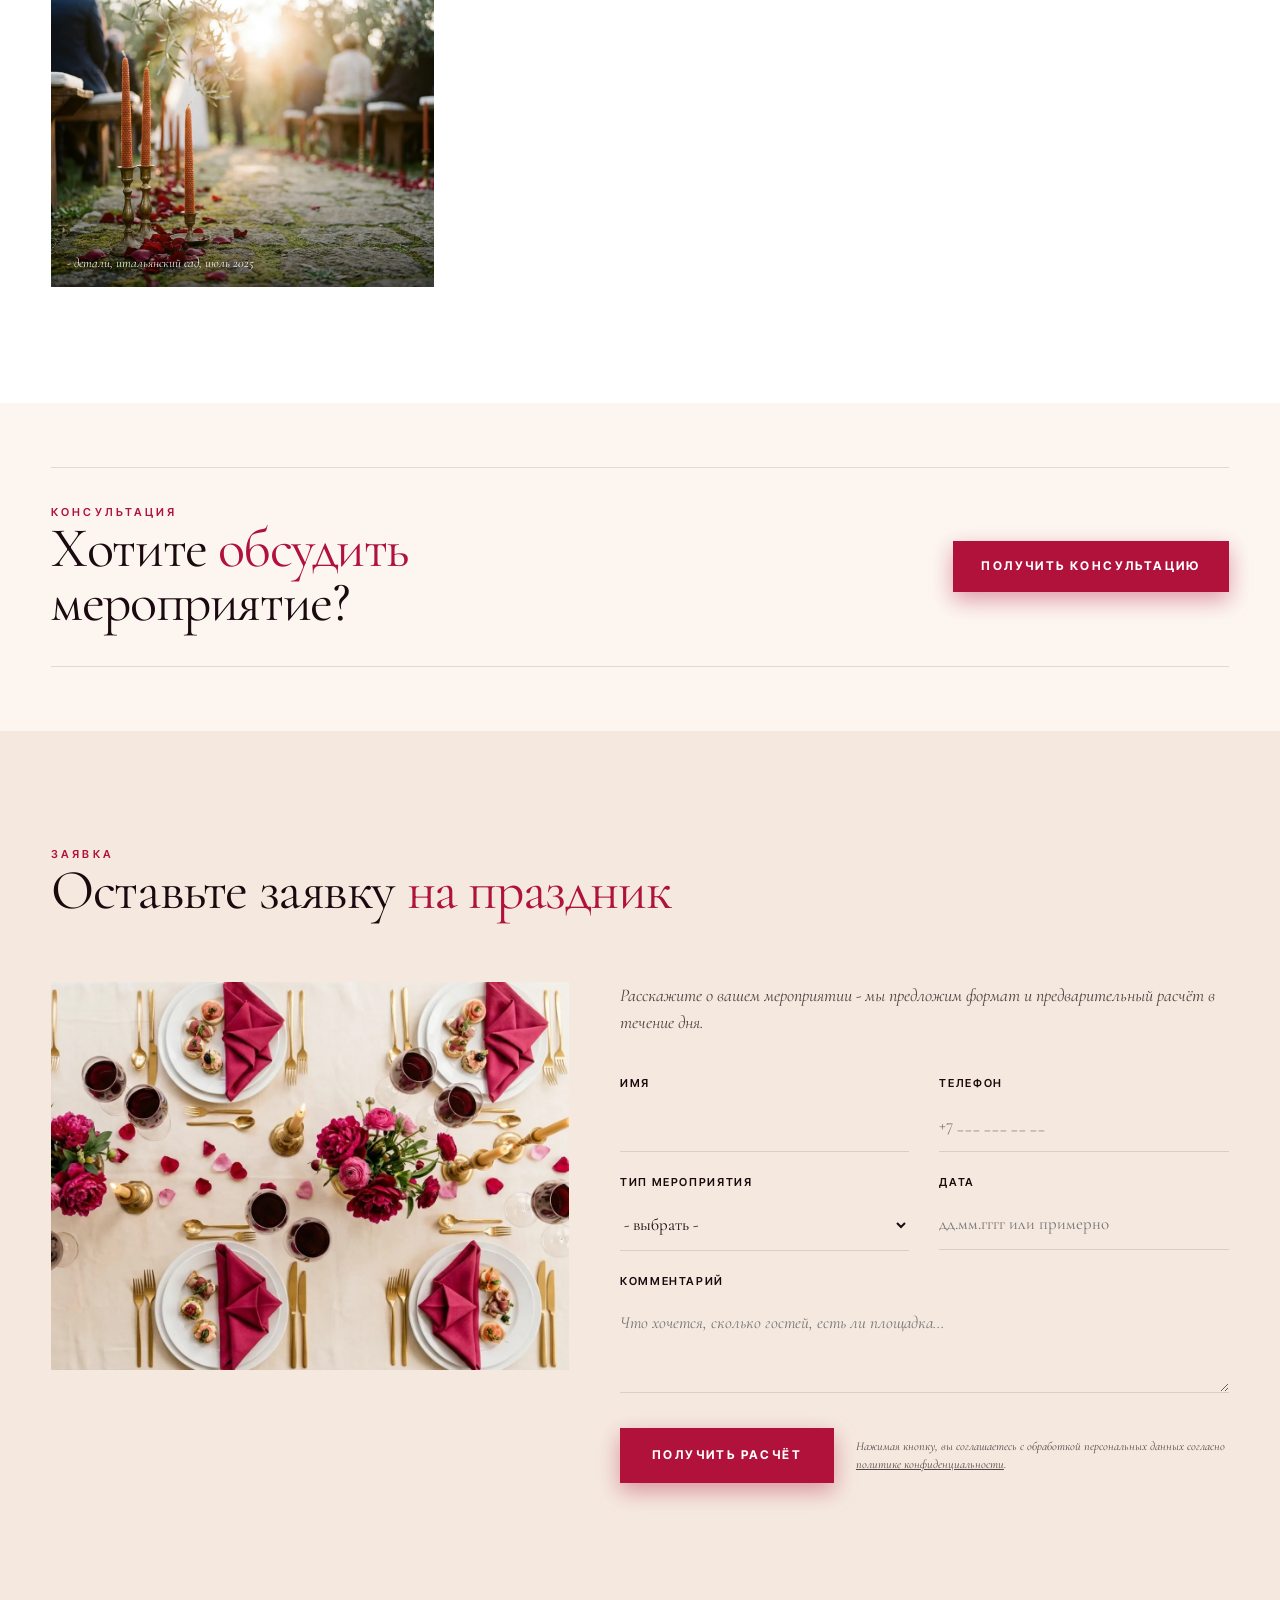
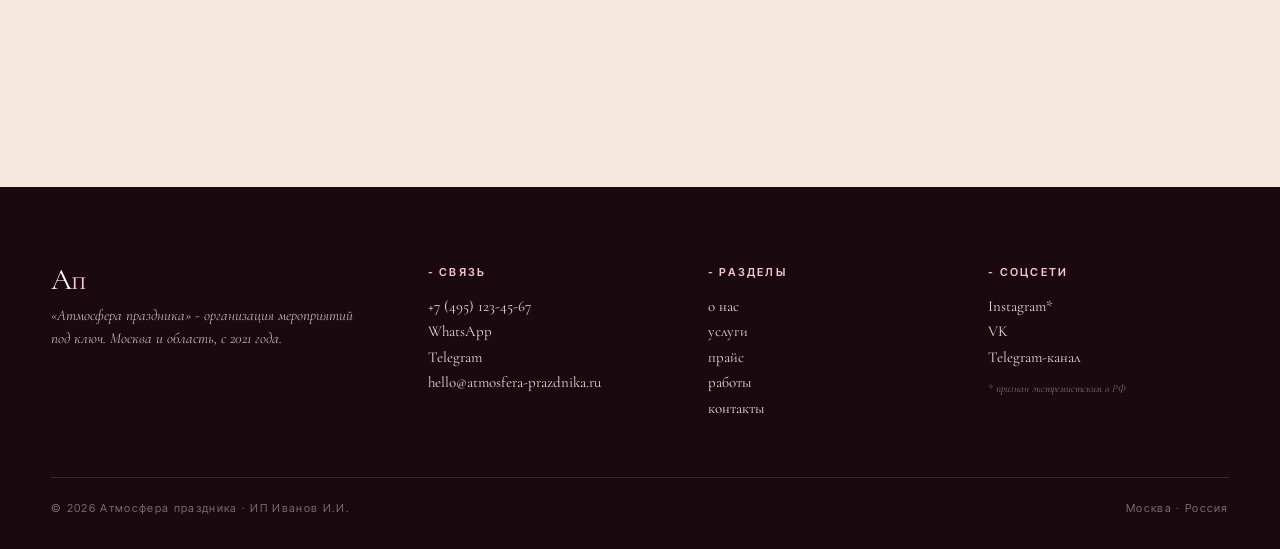
==== commit 6b4c8220: "превью: де-слопнутый билд (design-review F1-F6)" ====
--- a/index.html
+++ b/index.html
@@ -1,6 +1,6 @@
 <!DOCTYPE html>
 <html lang="ru">
-<head>
+<head><meta name="robots" content="noindex,nofollow">
   <meta charset="utf-8">
   <meta name="viewport" content="width=device-width, initial-scale=1, viewport-fit=cover">
   <title>Атмосфера праздника - организация мероприятий под ключ</title>
@@ -71,7 +71,7 @@
     </nav>
 
     <div class="hero-content">
-      <p class="eyebrow eyebrow-light">москва - с 2021 - 240+ событий</p>
+      <p class="eyebrow eyebrow-light">москва - праздники под ключ</p>
       <h1>Атмосфера<br><em>праздника</em></h1>
       <p class="hero-sub">Организация мероприятий под ключ для детей, взрослых и компаний.</p>
       <p class="hero-desc">Создаём яркие события: от камерного дня рождения до масштабного корпоратива. Берём на себя сценарий, оформление, ведущих, артистов, музыку и координацию в день&nbsp;Х.</p>
@@ -97,10 +97,9 @@
     <section class="s about" id="about" aria-labelledby="about-h2">
       <div class="s-head">
         <div>
-          <p class="eyebrow">- о компании</p>
+          <p class="eyebrow">о компании</p>
           <h2 id="about-h2">Мы делаем праздники, <em>которые помнят</em></h2>
         </div>
-        <p class="s-num">- 01 / о нас</p>
       </div>
       <div class="about-grid">
         <figure class="about-photo">
@@ -136,10 +135,9 @@
     <section class="s services" id="services" aria-labelledby="services-h2">
       <div class="s-head">
         <div>
-          <p class="eyebrow">- услуги</p>
+          <p class="eyebrow">услуги</p>
           <h2 id="services-h2">Что мы <em>организуем</em></h2>
         </div>
-        <p class="s-num">- 02 / услуги</p>
       </div>
       <div class="svc-grid">
         <a class="svc svc-wide" href="#contact">
@@ -207,10 +205,9 @@
     <section class="s process" id="process" aria-labelledby="process-h2">
       <div class="s-head">
         <div>
-          <p class="eyebrow">- как мы работаем</p>
+          <p class="eyebrow">как мы работаем</p>
           <h2 id="process-h2">Пять шагов <em>от заявки до тостов</em></h2>
         </div>
-        <p class="s-num">- 03 / процесс</p>
       </div>
       <ol class="steps">
         <li class="step">
@@ -243,10 +240,9 @@
     <section class="s price" id="price" aria-labelledby="price-h2">
       <div class="s-head">
         <div>
-          <p class="eyebrow">- прайс</p>
+          <p class="eyebrow">прайс</p>
           <h2 id="price-h2">Ориентир <em>по бюджету</em></h2>
         </div>
-        <p class="s-num">- 04 / цены</p>
       </div>
       <div class="price-table">
         <div class="price-row">
@@ -300,35 +296,34 @@
     <section class="s why" id="why" aria-labelledby="why-h2">
       <div class="s-head">
         <div>
-          <p class="eyebrow">- почему мы</p>
+          <p class="eyebrow">почему мы</p>
           <h2 id="why-h2">Четыре <em>причины</em> выбрать нас</h2>
         </div>
-        <p class="s-num">- 05 / преимущества</p>
       </div>
       <div class="why-grid">
         <article class="why-cell">
-          <p class="why-num">- 01</p>
+          <p class="why-num">01</p>
           <div>
             <h3>Экономим время</h3>
             <p class="why-desc">Не нужно искать десятки подрядчиков - у нас уже команда</p>
           </div>
         </article>
         <article class="why-cell">
-          <p class="why-num">- 02</p>
+          <p class="why-num">02</p>
           <div>
             <h3>Работаем под бюджет</h3>
             <p class="why-desc">Подбираем решения под формат и сумму, без переплат</p>
           </div>
         </article>
         <article class="why-cell">
-          <p class="why-num">- 03</p>
+          <p class="why-num">03</p>
           <div>
             <h3>Продумываем детали</h3>
             <p class="why-desc">Сценарий, музыка, декор, тайминг - всё на связке</p>
           </div>
         </article>
         <article class="why-cell">
-          <p class="why-num">- 04</p>
+          <p class="why-num">04</p>
           <div>
             <h3>Создаём эмоции</h3>
             <p class="why-desc">Цель - чтобы гости запомнили вечер, а не накладки</p>
@@ -339,10 +334,9 @@
     <section class="s gallery" id="gallery" aria-labelledby="gallery-h2">
       <div class="s-head">
         <div>
-          <p class="eyebrow">- работы</p>
+          <p class="eyebrow">работы</p>
           <h2 id="gallery-h2">Наши <em>мероприятия</em></h2>
         </div>
-        <p class="s-num">- 06 / галерея</p>
       </div>
       <div class="gal-grid" id="gallery-grid">
         <button class="gal gal-tall" data-i="0" aria-label="увеличить фото">
@@ -392,7 +386,7 @@
     <section class="s cta-mid" id="consultation">
       <div class="cta-mid-inner">
         <div>
-          <p class="eyebrow">- консультация</p>
+          <p class="eyebrow">консультация</p>
           <h2>Хотите <em>обсудить</em> мероприятие?</h2>
         </div>
         <a class="btn btn-main" href="#contact">получить консультацию</a>
@@ -402,10 +396,9 @@
     <section class="s form" id="contact" aria-labelledby="form-h2">
       <div class="s-head">
         <div>
-          <p class="eyebrow">- заявка</p>
+          <p class="eyebrow">заявка</p>
           <h2 id="form-h2">Оставьте заявку <em>на праздник</em></h2>
         </div>
-        <p class="s-num">- 07 / контакт</p>
       </div>
       <div class="form-grid">
         <figure class="form-photo">
@@ -501,7 +494,6 @@
   <a class="floater" id="floater" href="https://wa.me/74951234567" target="_blank" rel="noopener" aria-label="написать в WhatsApp">
     <svg width="24" height="24" viewBox="0 0 24 24" fill="currentColor"><path d="M20.5 3.5A11.4 11.4 0 0012 0C5.4 0 0 5.4 0 12c0 2.1.6 4.2 1.6 6L0 24l6.2-1.6c1.7.9 3.7 1.4 5.8 1.4 6.6 0 12-5.4 12-12 0-3.2-1.3-6.3-3.5-8.3zM12 22c-1.9 0-3.7-.5-5.3-1.4l-.4-.2-3.7 1 1-3.6-.2-.4A9.9 9.9 0 012 12C2 6.5 6.5 2 12 2c2.7 0 5.2 1 7.1 2.9A9.9 9.9 0 0122 12c0 5.5-4.5 10-10 10z"/></svg>
   </a>
-  <script src="https://challenges.cloudflare.com/turnstile/v0/api.js" async defer></script>
   <script type="module" src="assets/js/scripts.min.js"></script>
 </body>
 </html>
--- a/assets/css/styles.min.css
+++ b/assets/css/styles.min.css
@@ -1 +1 @@
-:root{--c-ink:#1a0a0f;--c-malina:#b0123c;--c-malina-dark:#8a0e2f;--c-malina-light:#f8c5d3;--c-cream:#fdf6f0;--c-cream-2:#f5e9df;--c-rose:#fbeef1;--c-line:#1a0a0f1f;--c-line-dark:#ffffff1f;--f-display:"Cormorant Garamond", "Georgia", serif;--f-ui:"Inter Tight", system-ui, sans-serif;--fz-h1:clamp(40px, 5.8vw, 88px);--fz-h2:clamp(32px, 4.4vw, 64px);--fz-h3:clamp(20px, 2vw, 28px);--fz-lead:clamp(15px, 1.4vw, 19px);--fz-body:15px;--fz-small:13px;--fz-eyebrow:11px;--gap-xs:8px;--gap-s:16px;--gap-m:24px;--gap-l:40px;--gap-xl:64px;--gap-section:clamp(64px, 9vw, 120px);--pad-side:clamp(20px, 4vw, 56px);--max-content:1440px;--shadow-cta:0 8px 22px #b0123c66;--shadow-card:0 4px 14px #1a0a0f14;--transition:.2s ease;--transition-slow:.6s ease}*,:before,:after{box-sizing:border-box;margin:0;padding:0}html{scroll-behavior:smooth;-webkit-font-smoothing:antialiased;-moz-osx-font-smoothing:grayscale}body{font-family:var(--f-ui);font-size:var(--fz-body);color:var(--c-ink);background:var(--c-cream);line-height:1.55;overflow-x:hidden}img,picture,video{max-width:100%;height:auto;display:block}button{font:inherit;cursor:pointer;color:inherit;background:0 0;border:0}a{color:inherit;text-decoration:none}ul,ol{list-style:none}h1,h2,h3,h4{font-family:var(--f-display);letter-spacing:-.025em;color:var(--c-ink);font-weight:400;line-height:.97}h1{font-size:var(--fz-h1);line-height:.93}h2{font-size:var(--fz-h2)}h3{font-size:var(--fz-h3)}em{color:var(--c-malina);font-style:italic}p{line-height:1.55}.eyebrow{font-family:var(--f-ui);font-weight:600;font-size:var(--fz-eyebrow);letter-spacing:.28em;text-transform:uppercase;color:var(--c-malina)}.btn{font-family:var(--f-ui);letter-spacing:.2em;text-transform:uppercase;transition:background var(--transition), transform var(--transition);padding:16px 28px;font-size:12px;font-weight:700;display:inline-block}.btn-main{background:var(--c-malina);color:#fff;box-shadow:var(--shadow-cta)}.btn-main:hover{background:var(--c-malina-dark);transform:translateY(-1px)}.btn-cream{background:var(--c-cream);color:var(--c-ink)}.btn-cream:hover{background:var(--c-cream-2)}.s{padding:var(--gap-section) var(--pad-side)}.s-head{justify-content:space-between;align-items:flex-end;gap:var(--gap-l);margin-bottom:var(--gap-xl);display:flex}.s-h2{max-width:720px}.s-num{font-family:var(--f-ui);letter-spacing:.35em;text-transform:uppercase;color:var(--c-malina);white-space:nowrap;font-size:11px;font-weight:600}.visually-hidden{clip:rect(0,0,0,0);white-space:nowrap;border:0;width:1px;height:1px;margin:-1px;padding:0;position:absolute;overflow:hidden}.hero{color:#fff;min-height:100dvh;font-family:var(--f-display);position:relative;overflow:hidden}.hero-bg{transition:opacity var(--transition-slow);z-index:0;background-position:50% 35%;background-size:cover;position:absolute;inset:0}.hero:before{content:"";z-index:1;background:linear-gradient(#0f050873 0%,#0f050800 18% 50%,#0f0508d9 100%),linear-gradient(90deg,#0f05088c 0%,#0f050800 55%);position:absolute;inset:0}.mono{top:clamp(20px,3vw,32px);left:var(--pad-side);z-index:3;color:#fff;line-height:1;position:absolute}.mono-mark{font-family:var(--f-display);letter-spacing:-.04em;font-size:clamp(26px,3.2vw,36px);display:block}.mono-mark em{color:var(--c-malina-light)}.mono-name{font-family:var(--f-ui);letter-spacing:.28em;text-transform:uppercase;color:#ffffffeb;margin-top:6px;font-size:10px;font-weight:600;display:block}.topnav{top:clamp(24px,3vw,40px);right:var(--pad-side);z-index:3;font-family:var(--f-ui);letter-spacing:.18em;text-transform:uppercase;color:#ffffffeb;align-items:center;gap:clamp(16px,2.2vw,26px);font-size:11px;font-weight:600;display:flex;position:absolute}.topnav a:hover{color:var(--c-malina-light)}.btn-sm{padding:10px 16px;font-size:10px}.hamburger{flex-direction:column;gap:5px;padding:6px;display:none}.hamburger span{width:22px;height:1.5px;transition:transform var(--transition);background:#fff;display:block}.hero-content{bottom:clamp(40px,6vw,56px);left:var(--pad-side);z-index:3;max-width:min(56%,760px);position:absolute}.eyebrow-light{color:var(--c-malina-light);margin-bottom:18px}.hero h1{color:#fff;margin-bottom:20px}.hero h1 em{color:var(--c-malina-light)}.hero-sub{font-family:var(--f-display);font-style:italic;font-weight:400;font-size:var(--fz-lead);color:#fffffff2;max-width:92%;margin-bottom:14px;line-height:1.35}.hero-desc{color:#ffffffd1;max-width:85%;margin-bottom:26px;font-size:14px;line-height:1.55}.hero-cta{flex-wrap:wrap;align-items:center;gap:clamp(16px,2vw,22px);display:flex}.hero-cta .btn-main{padding:18px 32px;font-size:12px}.hero-link{font-family:var(--f-ui);letter-spacing:.16em;text-transform:uppercase;color:#ffffffd9;border-bottom:1px solid #ffffff59;padding-bottom:3px;font-size:11px;font-weight:600}.hero-link:hover{color:#fff;border-bottom-color:#fff}.hero-meta{bottom:clamp(40px,6vw,56px);right:var(--pad-side);z-index:3;color:#ffffffb3;text-align:right;position:absolute}.hero-cap{font-family:var(--f-display);margin-bottom:12px;font-size:12px;font-style:italic}.hero-dots{justify-content:flex-end;align-items:center;gap:7px;display:flex}.hero-dots .d{cursor:pointer;width:7px;height:7px;transition:width var(--transition), background var(--transition);background:#fff6;border-radius:50%;padding:0}.hero-dots .d.active{background:#fff;border-radius:0;width:24px;height:2px}.hero-dots .counter{font-family:var(--f-ui);letter-spacing:.15em;color:#ffffffb3;margin-left:10px;font-size:11px;font-weight:600}.about{background:var(--c-cream)}.about-grid{grid-template-columns:1fr 1.15fr;align-items:center;gap:clamp(28px,4vw,60px);display:grid}.about-photo{aspect-ratio:4/5;position:relative;overflow:hidden}.about-photo img{object-fit:cover;width:100%;height:100%}.about-photo figcaption{font-family:var(--f-display);color:#ffffffe0;text-shadow:0 1px 8px #00000080;font-size:12px;font-style:italic;position:absolute;bottom:18px;left:20px}.about-lead{font-family:var(--f-display);font-style:italic;font-weight:400;font-size:var(--fz-lead);color:var(--c-ink);max-width:92%;margin-bottom:36px;line-height:1.55}.features{grid-template-columns:1fr 1fr;gap:28px 36px;display:grid}.features li{border-top:1px solid var(--c-line);padding-top:16px}.features li strong{font-family:var(--f-ui);letter-spacing:.12em;text-transform:uppercase;color:var(--c-malina);margin-bottom:10px;font-size:13px;font-weight:600;display:block}.features li span{color:var(--c-ink);opacity:.86;font-size:14px;line-height:1.55}.services{background:#fff}.svc-grid{grid-template-columns:repeat(3,1fr);gap:16px;display:grid}.svc{aspect-ratio:4/5;color:#fff;display:block;position:relative;overflow:hidden}.svc-wide{aspect-ratio:8/5;grid-column:span 2}.svc picture,.svc img{object-fit:cover;width:100%;height:100%;transition:transform .6s;position:absolute;inset:0}.svc:hover img{transform:scale(1.04)}.svc:after{content:"";background:linear-gradient(#0f050800 30%,#0f0508bf 100%);position:absolute;inset:0}.svc-body{z-index:2;position:absolute;bottom:22px;left:24px;right:24px}.svc-num{font-family:var(--f-ui);letter-spacing:.28em;text-transform:uppercase;color:var(--c-malina-light);margin-bottom:6px;font-size:10px;font-weight:600}.svc h3{color:#fff;margin-bottom:8px;font-size:clamp(22px,2.2vw,28px)}.svc-desc{color:#ffffffd1;font-size:12px;line-height:1.5}.svc-price{font-family:var(--f-ui);letter-spacing:.15em;color:var(--c-malina-light);border-top:1px solid #ffffff4d;margin-top:10px;padding-top:8px;font-size:11px;font-weight:600;display:block}.process{background:var(--c-rose)}.steps{border-top:1px solid var(--c-line);border-bottom:1px solid var(--c-line);grid-template-columns:repeat(5,1fr);display:grid}.step{border-right:1px solid var(--c-line);padding:36px 24px}.step:last-child{border-right:0}.step-num{font-family:var(--f-display);color:var(--c-malina);margin-bottom:16px;font-size:clamp(40px,4.5vw,56px);line-height:1}.step h3{margin-bottom:8px;font-size:clamp(18px,1.8vw,22px)}.step-desc{color:#1a0a0fb3;font-size:13px;line-height:1.5}.price{background:var(--c-cream)}.price-table{width:100%}.price-row{border-bottom:1px solid var(--c-line);grid-template-columns:1fr auto;align-items:baseline;gap:24px;padding:22px 0;display:grid}.price-row:last-child{border-bottom:0}.price-name h3{color:var(--c-ink);margin-bottom:6px;font-size:clamp(20px,2vw,26px)}.price-name p{color:#1a0a0f99;max-width:540px;font-size:12px;line-height:1.4}.price-amount{font-family:var(--f-display);color:var(--c-malina);white-space:nowrap;font-size:clamp(20px,2vw,26px);font-weight:400}.price-foot{border-top:1px solid var(--c-line);flex-wrap:wrap;justify-content:space-between;align-items:end;gap:30px;margin-top:40px;padding-top:30px;display:flex}.price-note{font-family:var(--f-display);color:#1a0a0fa6;max-width:520px;font-size:14px;font-style:italic;line-height:1.5}.why{background:var(--c-ink);color:#fff}.why .eyebrow{color:var(--c-malina-light)}.why h2{color:#fff}.why h2 em{color:var(--c-malina-light)}.why-grid{background:var(--c-line-dark);border:1px solid var(--c-line-dark);grid-template-columns:repeat(4,1fr);gap:1px;display:grid}.why-cell{background:var(--c-ink);flex-direction:column;justify-content:space-between;min-height:240px;padding:40px 28px;display:flex}.why-num{font-family:var(--f-ui);letter-spacing:.2em;color:var(--c-malina-light);font-size:13px;font-weight:400}.why-cell h3{color:#fff;margin-bottom:10px;font-size:clamp(20px,2vw,26px)}.why-desc{color:#ffffffb3;font-size:13px;line-height:1.5}.gallery{background:#fff}.gal-grid{grid-template-columns:repeat(3,1fr);grid-auto-rows:1fr;gap:14px;display:grid}.gal{aspect-ratio:4/3;cursor:pointer;padding:0;display:block;position:relative;overflow:hidden}.gal-tall{aspect-ratio:4/5;grid-row:span 2}.gal picture,.gal img{object-fit:cover;width:100%;height:100%;transition:transform .5s;position:absolute;inset:0}.gal:hover img{transform:scale(1.04)}.gal:after{content:"";pointer-events:none;background:linear-gradient(#0000 60%,#0000008c 100%);position:absolute;inset:0}.gal-cap{z-index:2;color:#ffffffeb;font-family:var(--f-display);text-shadow:0 1px 8px #0009;text-align:left;font-size:13px;font-style:italic;position:absolute;bottom:14px;left:16px;right:16px}.cta-mid{background:var(--c-cream);padding-top:64px;padding-bottom:64px}.cta-mid-inner{justify-content:space-between;align-items:center;gap:var(--gap-l);border-top:1px solid var(--c-line);border-bottom:1px solid var(--c-line);flex-wrap:wrap;padding:36px 0;display:flex}.cta-mid h2{max-width:600px}.form{background:var(--c-cream-2)}.form-grid{grid-template-columns:.85fr 1fr;align-items:start;gap:clamp(28px,4vw,56px);display:grid}.form-photo{aspect-ratio:3/4;overflow:hidden}.form-photo img{object-fit:cover;width:100%;height:100%}.form-lead{font-family:var(--f-display);font-style:italic;font-size:var(--fz-lead);color:#1a0a0fbf;margin-bottom:40px;line-height:1.5}.form-body label{font-family:var(--f-ui);letter-spacing:.15em;text-transform:uppercase;color:var(--c-ink);font-size:11px;font-weight:600;display:block}.form-body label>span{margin-bottom:8px;display:block}.form-body input,.form-body textarea,.form-body select{border:0;border-bottom:1px solid var(--c-line);width:100%;font-family:var(--f-display);color:var(--c-ink);transition:border-color var(--transition);background:0 0;outline:none;padding:14px 0;font-size:17px;font-weight:400;line-height:1.3}.form-body input:focus,.form-body textarea:focus,.form-body select:focus{border-bottom-color:var(--c-malina)}.form-body textarea{resize:vertical;min-height:60px;font-style:italic}.form-row{grid-template-columns:1fr 1fr;gap:30px;margin-bottom:22px;display:grid}.form-comment{margin-bottom:28px;display:block}.cf-turnstile{min-height:65px;margin-bottom:24px}.form-cta{flex-wrap:wrap;align-items:center;gap:22px;margin-top:30px;display:flex}.form-cta .btn-main{padding:18px 32px;font-size:12px}.form-note{font-family:var(--f-display);color:#1a0a0f99;flex:1;min-width:240px;font-size:12px;font-style:italic;line-height:1.5}.form-note a{text-decoration:underline}.form-status{margin-top:18px;font-size:14px}.form-status.ok{color:var(--c-malina)}.form-status.err{color:#c0392b}.foot{background:var(--c-ink);color:#ffffffc7;padding:80px var(--pad-side) 32px}.foot-grid{gap:var(--gap-l);border-bottom:1px solid var(--c-line-dark);grid-template-columns:1.4fr 1fr 1fr 1fr;padding-bottom:56px;display:grid}.foot-mono{font-family:var(--f-display);color:#fff;letter-spacing:-.04em;margin-bottom:12px;font-size:30px;line-height:.85}.foot-mono em{color:var(--c-malina-light)}.foot-tag{font-family:var(--f-display);color:#ffffffb3;max-width:320px;font-size:15px;font-style:italic;line-height:1.5}.foot-col h4{font-family:var(--f-ui);letter-spacing:.2em;text-transform:uppercase;color:var(--c-malina-light);margin-bottom:16px;font-size:11px;font-weight:600}.foot-col a{font-family:var(--f-display);color:#ffffffdb;font-size:15px;line-height:1.7;display:block}.foot-col a:hover{color:#fff}.foot-disclaimer{font-family:var(--f-display);color:#fff6;margin-top:10px;font-size:11px;font-style:italic}.foot-bottom{font-family:var(--f-ui);letter-spacing:.12em;color:#fff6;justify-content:space-between;padding-top:22px;font-size:11px;display:flex}.floater{z-index:99;background:var(--c-malina);color:#fff;width:56px;height:56px;transition:transform var(--transition);border-radius:50%;justify-content:center;align-items:center;display:flex;position:fixed;bottom:28px;right:28px;box-shadow:0 12px 30px #b0123c73}.floater:hover{background:var(--c-malina-dark);transform:translateY(-2px)}.lb-overlay{z-index:1000;background:#0f0508eb;justify-content:center;align-items:center;padding:40px 60px;display:none;position:fixed;inset:0}.lb-overlay.open{display:flex}.lb-img{object-fit:contain;max-width:100%;max-height:85vh}.lb-close,.lb-prev,.lb-next{color:#fff;cursor:pointer;font-size:32px;font-family:var(--f-ui);opacity:.7;transition:opacity var(--transition);background:0 0;padding:8px 14px;position:absolute}.lb-close:hover,.lb-prev:hover,.lb-next:hover{opacity:1}.lb-close{top:24px;right:24px}.lb-prev{font-size:48px;top:50%;left:24px;transform:translateY(-50%)}.lb-next{font-size:48px;top:50%;right:24px;transform:translateY(-50%)}.lb-cap{color:#ffffffd9;font-family:var(--f-display);text-align:center;font-size:14px;font-style:italic;position:absolute;bottom:24px;left:50%;transform:translate(-50%)}@media (width<=1023px){.about-grid{grid-template-columns:1fr}.about-photo{max-width:480px}.svc-grid{grid-template-columns:repeat(2,1fr)}.svc-wide{aspect-ratio:8/5;grid-column:span 2}.steps{grid-template-columns:repeat(2,1fr)}.step{border-bottom:1px solid var(--c-line)}.step:nth-last-child(-n+2){border-bottom:0}.step:nth-child(2n){border-right:0}.why-grid,.gal-grid{grid-template-columns:repeat(2,1fr)}.gal-tall{grid-row:span 2}.form-grid{grid-template-columns:1fr}.form-photo{aspect-ratio:4/3;max-width:480px}.foot-grid{grid-template-columns:1fr 1fr;gap:36px}}@media (width<=767px){.hero{min-height:100vh}.topnav{gap:0}.topnav a:not(.btn),.topnav .btn{display:none}.hamburger{display:flex}.topnav.open{z-index:50;background:var(--c-ink);flex-direction:column;justify-content:center;align-items:center;gap:24px;padding:40px;position:fixed;inset:0}.topnav.open a:not(.btn){color:#fff;font-size:16px;display:block}.topnav.open .btn{margin-top:20px;display:inline-block}.hero-content{max-width:88%;bottom:100px}.hero-cta{flex-direction:column;align-items:flex-start}.hero-meta{display:none}.s-head{align-items:flex-start;gap:var(--gap-m);flex-direction:column}.s-num{order:-1}.svc-grid{grid-template-columns:1fr}.svc-wide{aspect-ratio:4/5;grid-column:auto}.steps{grid-template-columns:1fr}.step{border-right:0;border-bottom:1px solid var(--c-line)}.step:last-child{border-bottom:0}.why-grid,.gal-grid{grid-template-columns:1fr}.gal,.gal-tall{aspect-ratio:4/3;grid-row:auto}.price-row{grid-template-columns:1fr;gap:8px}.price-amount{font-size:22px}.price-foot{flex-direction:column;align-items:stretch}.form-row{grid-template-columns:1fr}.foot-grid{grid-template-columns:1fr;gap:36px;padding-bottom:36px}.foot-bottom{flex-direction:column;align-items:flex-start;gap:8px}.foot{padding-top:56px}.floater{width:48px;height:48px;bottom:18px;right:18px}.lb-overlay{padding:20px}.lb-prev,.lb-next{padding:4px 8px;font-size:32px}}+:root{--c-ink:#1a0a0f;--c-malina:#b0123c;--c-malina-dark:#8a0e2f;--c-malina-light:#f8c5d3;--c-cream:#fdf6f0;--c-cream-2:#f5e9df;--c-rose:#fbeef1;--c-line:#1a0a0f1f;--c-line-dark:#ffffff1f;--f-display:"Cormorant Garamond", "Georgia", serif;--f-ui:"Inter Tight", system-ui, sans-serif;--fz-h1:clamp(40px, 5.8vw, 88px);--fz-h2:clamp(32px, 4.4vw, 64px);--fz-h3:clamp(20px, 2vw, 28px);--fz-lead:clamp(15px, 1.4vw, 19px);--fz-body:15px;--fz-small:13px;--fz-eyebrow:11px;--gap-xs:8px;--gap-s:16px;--gap-m:24px;--gap-l:40px;--gap-xl:64px;--gap-section:clamp(64px, 9vw, 120px);--pad-side:clamp(20px, 4vw, 56px);--max-content:1440px;--shadow-cta:0 8px 22px #b0123c66;--shadow-card:0 4px 14px #1a0a0f14;--transition:.2s ease;--transition-slow:.6s ease}*,:before,:after{box-sizing:border-box;margin:0;padding:0}html{scroll-behavior:smooth;-webkit-font-smoothing:antialiased;-moz-osx-font-smoothing:grayscale}body{font-family:var(--f-ui);font-size:var(--fz-body);color:var(--c-ink);background:var(--c-cream);line-height:1.55;overflow-x:hidden}img,picture,video{max-width:100%;height:auto;display:block}button{font:inherit;cursor:pointer;color:inherit;background:0 0;border:0}a{color:inherit;text-decoration:none}ul,ol{list-style:none}h1,h2,h3,h4{font-family:var(--f-display);letter-spacing:-.025em;color:var(--c-ink);font-weight:400;line-height:.97}h1{font-size:var(--fz-h1);line-height:.93}h2{font-size:var(--fz-h2)}h3{font-size:var(--fz-h3)}em{color:var(--c-malina);font-style:normal}p{line-height:1.55}.eyebrow{font-family:var(--f-ui);font-weight:600;font-size:var(--fz-eyebrow);letter-spacing:.28em;text-transform:uppercase;color:var(--c-malina)}.btn{font-family:var(--f-ui);letter-spacing:.2em;text-transform:uppercase;transition:background var(--transition), transform var(--transition);padding:16px 28px;font-size:12px;font-weight:700;display:inline-block}.btn-main{background:var(--c-malina);color:#fff;box-shadow:var(--shadow-cta)}.btn-main:hover{background:var(--c-malina-dark);transform:translateY(-1px)}.btn-cream{background:var(--c-cream);color:var(--c-ink)}.btn-cream:hover{background:var(--c-cream-2)}.s{padding:var(--gap-section) var(--pad-side)}.s-head{justify-content:space-between;align-items:flex-end;gap:var(--gap-l);margin-bottom:var(--gap-xl);display:flex}.s-h2{max-width:720px}.visually-hidden{clip:rect(0,0,0,0);white-space:nowrap;border:0;width:1px;height:1px;margin:-1px;padding:0;position:absolute;overflow:hidden}.hero{color:#fff;min-height:100dvh;font-family:var(--f-display);position:relative;overflow:hidden}.hero-bg{transition:opacity var(--transition-slow);z-index:0;background-position:50% 35%;background-size:cover;position:absolute;inset:0}.hero:before{content:"";z-index:1;background:linear-gradient(#0f050873 0%,#0f050800 18% 50%,#0f0508d9 100%),linear-gradient(90deg,#0f05088c 0%,#0f050800 55%);position:absolute;inset:0}.mono{top:clamp(20px,3vw,32px);left:var(--pad-side);z-index:3;color:#fff;line-height:1;position:absolute}.mono-mark{font-family:var(--f-display);letter-spacing:-.04em;font-size:clamp(26px,3.2vw,36px);display:block}.mono-mark em{color:var(--c-malina-light)}.mono-name{font-family:var(--f-ui);letter-spacing:.28em;text-transform:uppercase;color:#ffffffeb;margin-top:6px;font-size:10px;font-weight:600;display:block}.topnav{top:clamp(24px,3vw,40px);right:var(--pad-side);z-index:3;font-family:var(--f-ui);letter-spacing:.18em;text-transform:uppercase;color:#ffffffeb;align-items:center;gap:clamp(16px,2.2vw,26px);font-size:11px;font-weight:600;display:flex;position:absolute}.topnav a:hover{color:var(--c-malina-light)}.btn-sm{padding:10px 16px;font-size:10px}.hamburger{flex-direction:column;gap:5px;padding:6px;display:none}.hamburger span{width:22px;height:1.5px;transition:transform var(--transition);background:#fff;display:block}.hero-content{bottom:clamp(40px,6vw,56px);left:var(--pad-side);z-index:3;max-width:min(56%,760px);position:absolute}.eyebrow-light{color:var(--c-malina-light);margin-bottom:18px}.hero h1{color:#fff;margin-bottom:20px}.hero h1 em{color:var(--c-malina-light)}.hero-sub{font-family:var(--f-display);font-style:normal;font-weight:400;font-size:var(--fz-lead);color:#fffffff2;max-width:92%;margin-bottom:14px;line-height:1.35}.hero-desc{color:#ffffffd1;max-width:85%;margin-bottom:26px;font-size:14px;line-height:1.55}.hero-cta{flex-wrap:wrap;align-items:center;gap:clamp(16px,2vw,22px);display:flex}.hero-cta .btn-main{padding:18px 32px;font-size:12px}.hero-link{font-family:var(--f-ui);letter-spacing:.16em;text-transform:uppercase;color:#ffffffd9;border-bottom:1px solid #ffffff59;padding-bottom:3px;font-size:11px;font-weight:600}.hero-link:hover{color:#fff;border-bottom-color:#fff}.hero-meta{bottom:clamp(40px,6vw,56px);right:var(--pad-side);z-index:3;color:#ffffffb3;text-align:right;position:absolute}.hero-cap{font-family:var(--f-display);margin-bottom:12px;font-size:12px;font-style:italic}.hero-dots{justify-content:flex-end;align-items:center;gap:7px;display:flex}.hero-dots .d{cursor:pointer;width:7px;height:7px;transition:width var(--transition), background var(--transition);background:#fff6;border-radius:50%;padding:0}.hero-dots .d.active{background:#fff;border-radius:0;width:24px;height:2px}.hero-dots .counter{font-family:var(--f-ui);letter-spacing:.15em;color:#ffffffb3;margin-left:10px;font-size:11px;font-weight:600}.about{background:var(--c-cream)}.about-grid{grid-template-columns:1fr 1.15fr;align-items:center;gap:clamp(28px,4vw,60px);display:grid}.about-photo{aspect-ratio:4/5;position:relative;overflow:hidden}.about-photo img{object-fit:cover;width:100%;height:100%}.about-photo figcaption{font-family:var(--f-display);color:#ffffffe0;text-shadow:0 1px 8px #00000080;font-size:12px;font-style:italic;position:absolute;bottom:18px;left:20px}.about-lead{font-family:var(--f-display);font-style:italic;font-weight:400;font-size:var(--fz-lead);color:var(--c-ink);max-width:92%;margin-bottom:36px;line-height:1.55}.features{grid-template-columns:1fr 1fr;gap:28px 36px;display:grid}.features li{border-top:1px solid var(--c-line);padding-top:16px}.features li strong{font-family:var(--f-ui);letter-spacing:.12em;text-transform:uppercase;color:var(--c-malina);margin-bottom:10px;font-size:13px;font-weight:600;display:block}.features li span{color:var(--c-ink);opacity:.86;font-size:14px;line-height:1.55}.services{background:#fff}.svc-grid{grid-template-columns:repeat(3,1fr);gap:16px;display:grid}.svc{aspect-ratio:4/5;color:#fff;display:block;position:relative;overflow:hidden}.svc-wide{aspect-ratio:8/5;grid-column:span 2}.svc picture,.svc img{object-fit:cover;width:100%;height:100%;transition:transform .6s;position:absolute;inset:0}.svc:hover img{transform:scale(1.04)}.svc:after{content:"";background:linear-gradient(#0f050800 30%,#0f0508bf 100%);position:absolute;inset:0}.svc-body{z-index:2;position:absolute;bottom:22px;left:24px;right:24px}.svc-num{font-family:var(--f-ui);letter-spacing:.28em;text-transform:uppercase;color:var(--c-malina-light);margin-bottom:6px;font-size:10px;font-weight:600}.svc h3{color:#fff;margin-bottom:8px;font-size:clamp(22px,2.2vw,28px)}.svc-desc{color:#ffffffd1;font-size:12px;line-height:1.5}.svc-price{font-family:var(--f-ui);letter-spacing:.15em;color:var(--c-malina-light);border-top:1px solid #ffffff4d;margin-top:10px;padding-top:8px;font-size:11px;font-weight:600;display:block}.process{background:var(--c-rose)}.steps{border-top:1px solid var(--c-line);border-bottom:1px solid var(--c-line);grid-template-columns:repeat(5,1fr);display:grid}.step{border-right:1px solid var(--c-line);padding:36px 24px}.step:last-child{border-right:0}.step-num{font-family:var(--f-display);color:var(--c-malina);margin-bottom:16px;font-size:clamp(40px,4.5vw,56px);line-height:1}.step h3{margin-bottom:8px;font-size:clamp(18px,1.8vw,22px)}.step-desc{color:#1a0a0fb3;font-size:13px;line-height:1.5}.price{background:var(--c-cream)}.price-table{width:100%}.price-row{border-bottom:1px solid var(--c-line);grid-template-columns:1fr auto;align-items:baseline;gap:24px;padding:22px 0;display:grid}.price-row:last-child{border-bottom:0}.price-name h3{color:var(--c-ink);margin-bottom:6px;font-size:clamp(20px,2vw,26px)}.price-name p{color:#1a0a0fbd;max-width:540px;font-size:12px;line-height:1.4}.price-amount{font-family:var(--f-display);color:var(--c-malina);white-space:nowrap;font-size:clamp(20px,2vw,26px);font-weight:400}.price-foot{border-top:1px solid var(--c-line);flex-wrap:wrap;justify-content:space-between;align-items:end;gap:30px;margin-top:40px;padding-top:30px;display:flex}.price-note{font-family:var(--f-display);color:#1a0a0fbd;max-width:520px;font-size:14px;font-style:italic;line-height:1.5}.why{background:var(--c-ink);color:#fff}.why .eyebrow{color:var(--c-malina-light)}.why h2{color:#fff}.why h2 em{color:var(--c-malina-light)}.why-grid{background:var(--c-line-dark);border:1px solid var(--c-line-dark);grid-template-columns:repeat(4,1fr);gap:1px;display:grid}.why-cell{background:var(--c-ink);flex-direction:column;justify-content:space-between;min-height:240px;padding:40px 28px;display:flex}.why-num{font-family:var(--f-ui);letter-spacing:.2em;color:var(--c-malina-light);font-size:13px;font-weight:400}.why-cell h3{color:#fff;margin-bottom:10px;font-size:clamp(20px,2vw,26px)}.why-desc{color:#ffffffb3;font-size:13px;line-height:1.5}.gallery{background:#fff}.gal-grid{grid-template-columns:repeat(3,1fr);grid-auto-rows:1fr;gap:14px;display:grid}.gal{aspect-ratio:4/3;cursor:pointer;padding:0;display:block;position:relative;overflow:hidden}.gal-tall{aspect-ratio:4/5;grid-row:span 2}.gal picture,.gal img{object-fit:cover;width:100%;height:100%;transition:transform .5s;position:absolute;inset:0}.gal:hover img{transform:scale(1.04)}.gal:after{content:"";pointer-events:none;background:linear-gradient(#0000 60%,#0000008c 100%);position:absolute;inset:0}.gal-cap{z-index:2;color:#ffffffeb;font-family:var(--f-display);text-shadow:0 1px 8px #0009;text-align:left;font-size:13px;font-style:italic;position:absolute;bottom:14px;left:16px;right:16px}.cta-mid{background:var(--c-cream);padding-top:64px;padding-bottom:64px}.cta-mid-inner{justify-content:space-between;align-items:center;gap:var(--gap-l);border-top:1px solid var(--c-line);border-bottom:1px solid var(--c-line);flex-wrap:wrap;padding:36px 0;display:flex}.cta-mid h2{max-width:600px}.form{background:var(--c-cream-2)}.form-grid{grid-template-columns:.85fr 1fr;align-items:start;gap:clamp(28px,4vw,56px);display:grid}.form-photo{aspect-ratio:3/4;overflow:hidden}.form-photo img{object-fit:cover;width:100%;height:100%}.form-lead{font-family:var(--f-display);font-style:italic;font-size:var(--fz-lead);color:#1a0a0fbf;margin-bottom:40px;line-height:1.5}.form-body label{font-family:var(--f-ui);letter-spacing:.15em;text-transform:uppercase;color:var(--c-ink);font-size:11px;font-weight:600;display:block}.form-body label>span{margin-bottom:8px;display:block}.form-body input,.form-body textarea,.form-body select{border:0;border-bottom:1px solid var(--c-line);width:100%;font-family:var(--f-display);color:var(--c-ink);transition:border-color var(--transition);background:0 0;outline:none;padding:14px 0;font-size:17px;font-weight:400;line-height:1.3}.form-body input:focus,.form-body textarea:focus,.form-body select:focus{border-bottom-color:var(--c-malina)}.form-body textarea{resize:vertical;min-height:60px;font-style:italic}.form-row{grid-template-columns:1fr 1fr;gap:30px;margin-bottom:22px;display:grid}.form-comment{margin-bottom:28px;display:block}.cf-turnstile{min-height:65px;margin-bottom:24px}.form-cta{flex-wrap:wrap;align-items:center;gap:22px;margin-top:30px;display:flex}.form-cta .btn-main{padding:18px 32px;font-size:12px}.form-note{font-family:var(--f-display);color:#1a0a0fbd;flex:1;min-width:240px;font-size:12px;font-style:italic;line-height:1.5}.form-note a{text-decoration:underline}.form-status{margin-top:18px;font-size:14px}.form-status.ok{color:var(--c-malina)}.form-status.err{color:#c0392b}.foot{background:var(--c-ink);color:#ffffffc7;padding:80px var(--pad-side) 32px}.foot-grid{gap:var(--gap-l);border-bottom:1px solid var(--c-line-dark);grid-template-columns:1.4fr 1fr 1fr 1fr;padding-bottom:56px;display:grid}.foot-mono{font-family:var(--f-display);color:#fff;letter-spacing:-.04em;margin-bottom:12px;font-size:30px;line-height:.85}.foot-mono em{color:var(--c-malina-light)}.foot-tag{font-family:var(--f-display);color:#ffffffb3;max-width:320px;font-size:15px;font-style:italic;line-height:1.5}.foot-col h4{font-family:var(--f-ui);letter-spacing:.2em;text-transform:uppercase;color:var(--c-malina-light);margin-bottom:16px;font-size:11px;font-weight:600}.foot-col a{font-family:var(--f-display);color:#ffffffdb;font-size:15px;line-height:1.7;display:block}.foot-col a:hover{color:#fff}.foot-disclaimer{font-family:var(--f-display);color:#fff6;margin-top:10px;font-size:11px;font-style:italic}.foot-bottom{font-family:var(--f-ui);letter-spacing:.12em;color:#fff6;justify-content:space-between;padding-top:22px;font-size:11px;display:flex}.floater{z-index:99;background:var(--c-malina);color:#fff;width:56px;height:56px;transition:transform var(--transition);border-radius:50%;justify-content:center;align-items:center;display:flex;position:fixed;bottom:28px;right:28px;box-shadow:0 12px 30px #b0123c73}.floater:hover{background:var(--c-malina-dark);transform:translateY(-2px)}.lb-overlay{z-index:1000;background:#0f0508eb;justify-content:center;align-items:center;padding:40px 60px;display:none;position:fixed;inset:0}.lb-overlay.open{display:flex}.lb-img{object-fit:contain;max-width:100%;max-height:85vh}.lb-close,.lb-prev,.lb-next{color:#fff;cursor:pointer;font-size:32px;font-family:var(--f-ui);opacity:.7;transition:opacity var(--transition);background:0 0;padding:8px 14px;position:absolute}.lb-close:hover,.lb-prev:hover,.lb-next:hover{opacity:1}.lb-close{top:24px;right:24px}.lb-prev{font-size:48px;top:50%;left:24px;transform:translateY(-50%)}.lb-next{font-size:48px;top:50%;right:24px;transform:translateY(-50%)}.lb-cap{color:#ffffffd9;font-family:var(--f-display);text-align:center;font-size:14px;font-style:italic;position:absolute;bottom:24px;left:50%;transform:translate(-50%)}@media (width<=1023px){.about-grid{grid-template-columns:1fr}.about-photo{max-width:480px}.svc-grid{grid-template-columns:repeat(2,1fr)}.svc-wide{aspect-ratio:8/5;grid-column:span 2}.steps{grid-template-columns:repeat(2,1fr)}.step{border-bottom:1px solid var(--c-line)}.step:nth-last-child(-n+2){border-bottom:0}.step:nth-child(2n){border-right:0}.why-grid,.gal-grid{grid-template-columns:repeat(2,1fr)}.gal-tall{grid-row:span 2}.form-grid{grid-template-columns:1fr}.form-photo{aspect-ratio:4/3;max-width:480px}.foot-grid{grid-template-columns:1fr 1fr;gap:36px}}@media (width<=767px){.hero{min-height:100vh}.topnav{gap:0}.topnav a:not(.btn),.topnav .btn{display:none}.hamburger{display:flex}.topnav.open{z-index:50;background:var(--c-ink);flex-direction:column;justify-content:center;align-items:center;gap:24px;padding:40px;position:fixed;inset:0}.topnav.open a:not(.btn){color:#fff;font-size:16px;display:block}.topnav.open .btn{margin-top:20px;display:inline-block}.hero-content{max-width:88%;bottom:100px}.hero-cta{flex-direction:column;align-items:flex-start}.hero-meta{display:none}.s-head{align-items:flex-start;gap:var(--gap-m);flex-direction:column}.svc-grid{grid-template-columns:1fr}.svc-wide{aspect-ratio:4/5;grid-column:auto}.steps{grid-template-columns:1fr}.step{border-right:0;border-bottom:1px solid var(--c-line)}.step:last-child{border-bottom:0}.why-grid,.gal-grid{grid-template-columns:1fr}.gal,.gal-tall{aspect-ratio:4/3;grid-row:auto}.price-row{grid-template-columns:1fr;gap:8px}.price-amount{font-size:22px}.price-foot{flex-direction:column;align-items:stretch}.form-row{grid-template-columns:1fr}.foot-grid{grid-template-columns:1fr;gap:36px;padding-bottom:36px}.foot-bottom{flex-direction:column;align-items:flex-start;gap:8px}.foot{padding-top:56px}.floater{width:48px;height:48px;bottom:18px;right:18px}.lb-overlay{padding:20px}.lb-prev,.lb-next{padding:4px 8px;font-size:32px}}
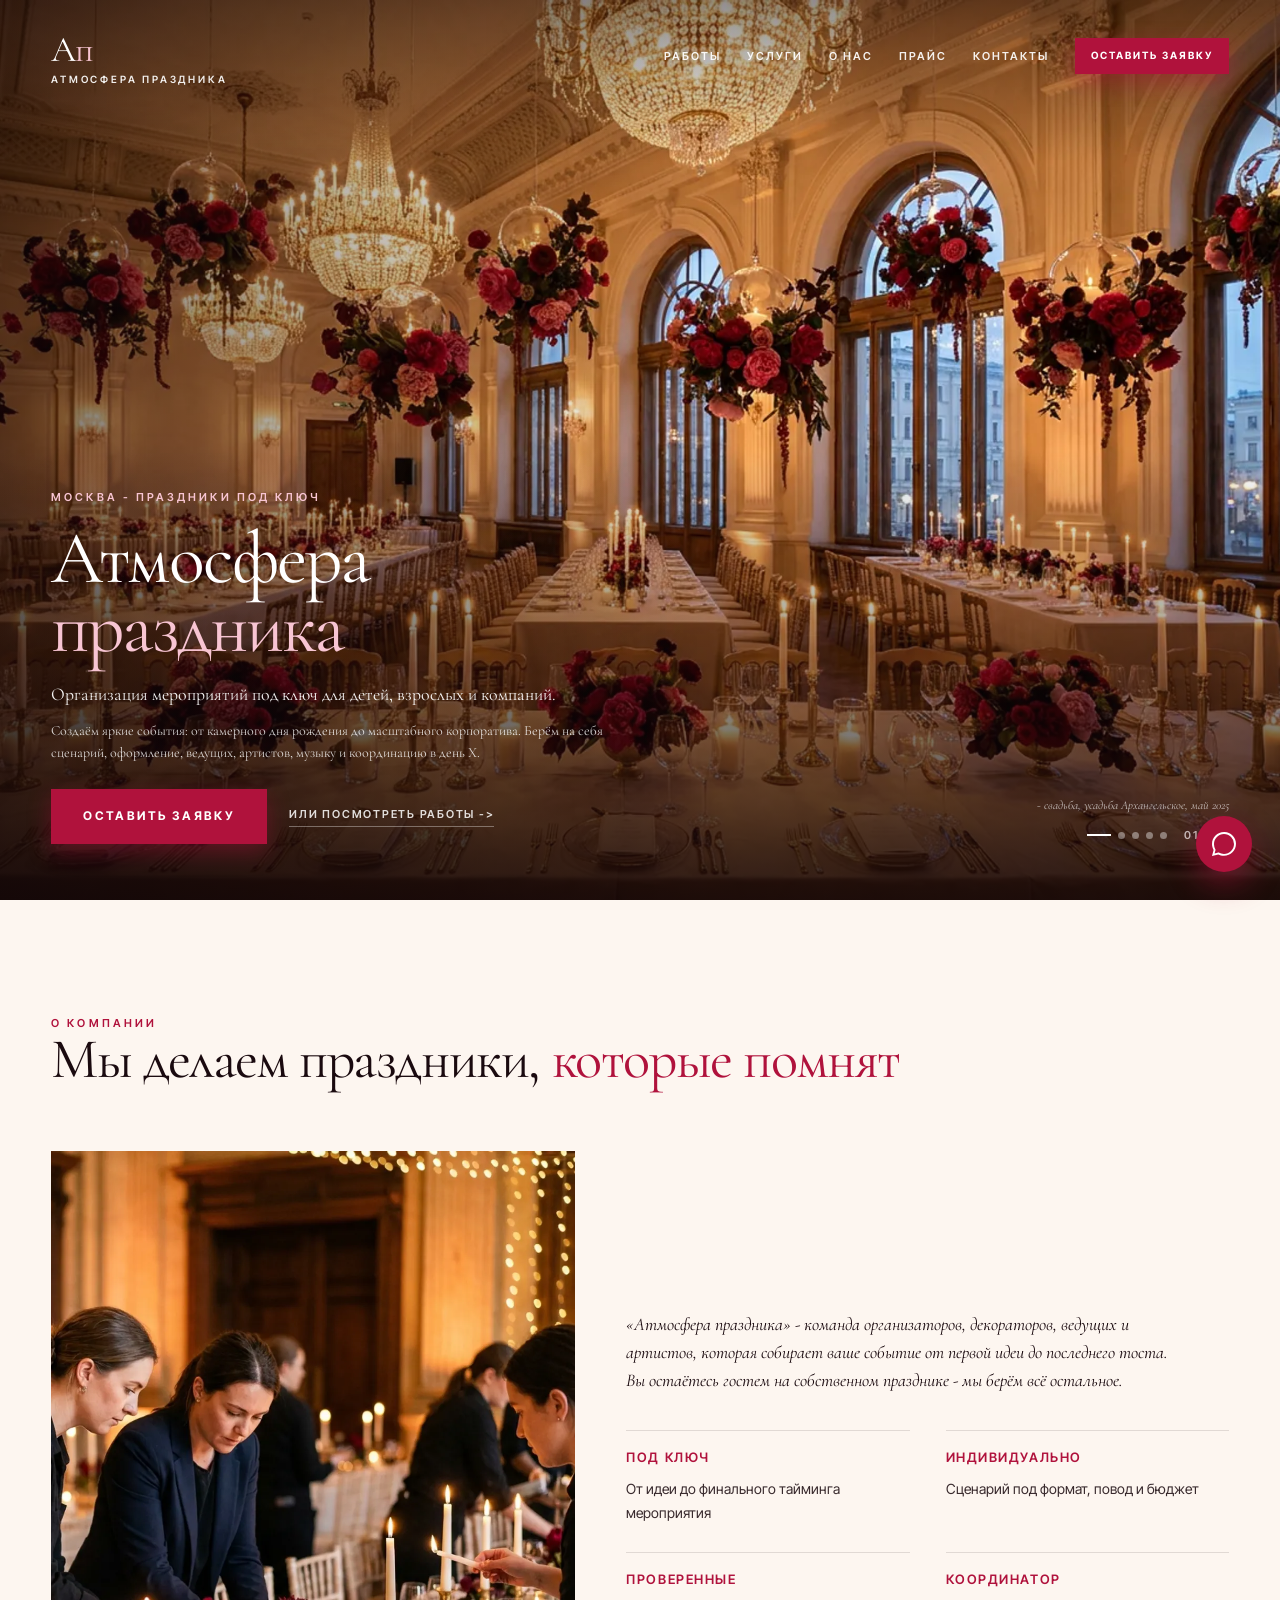
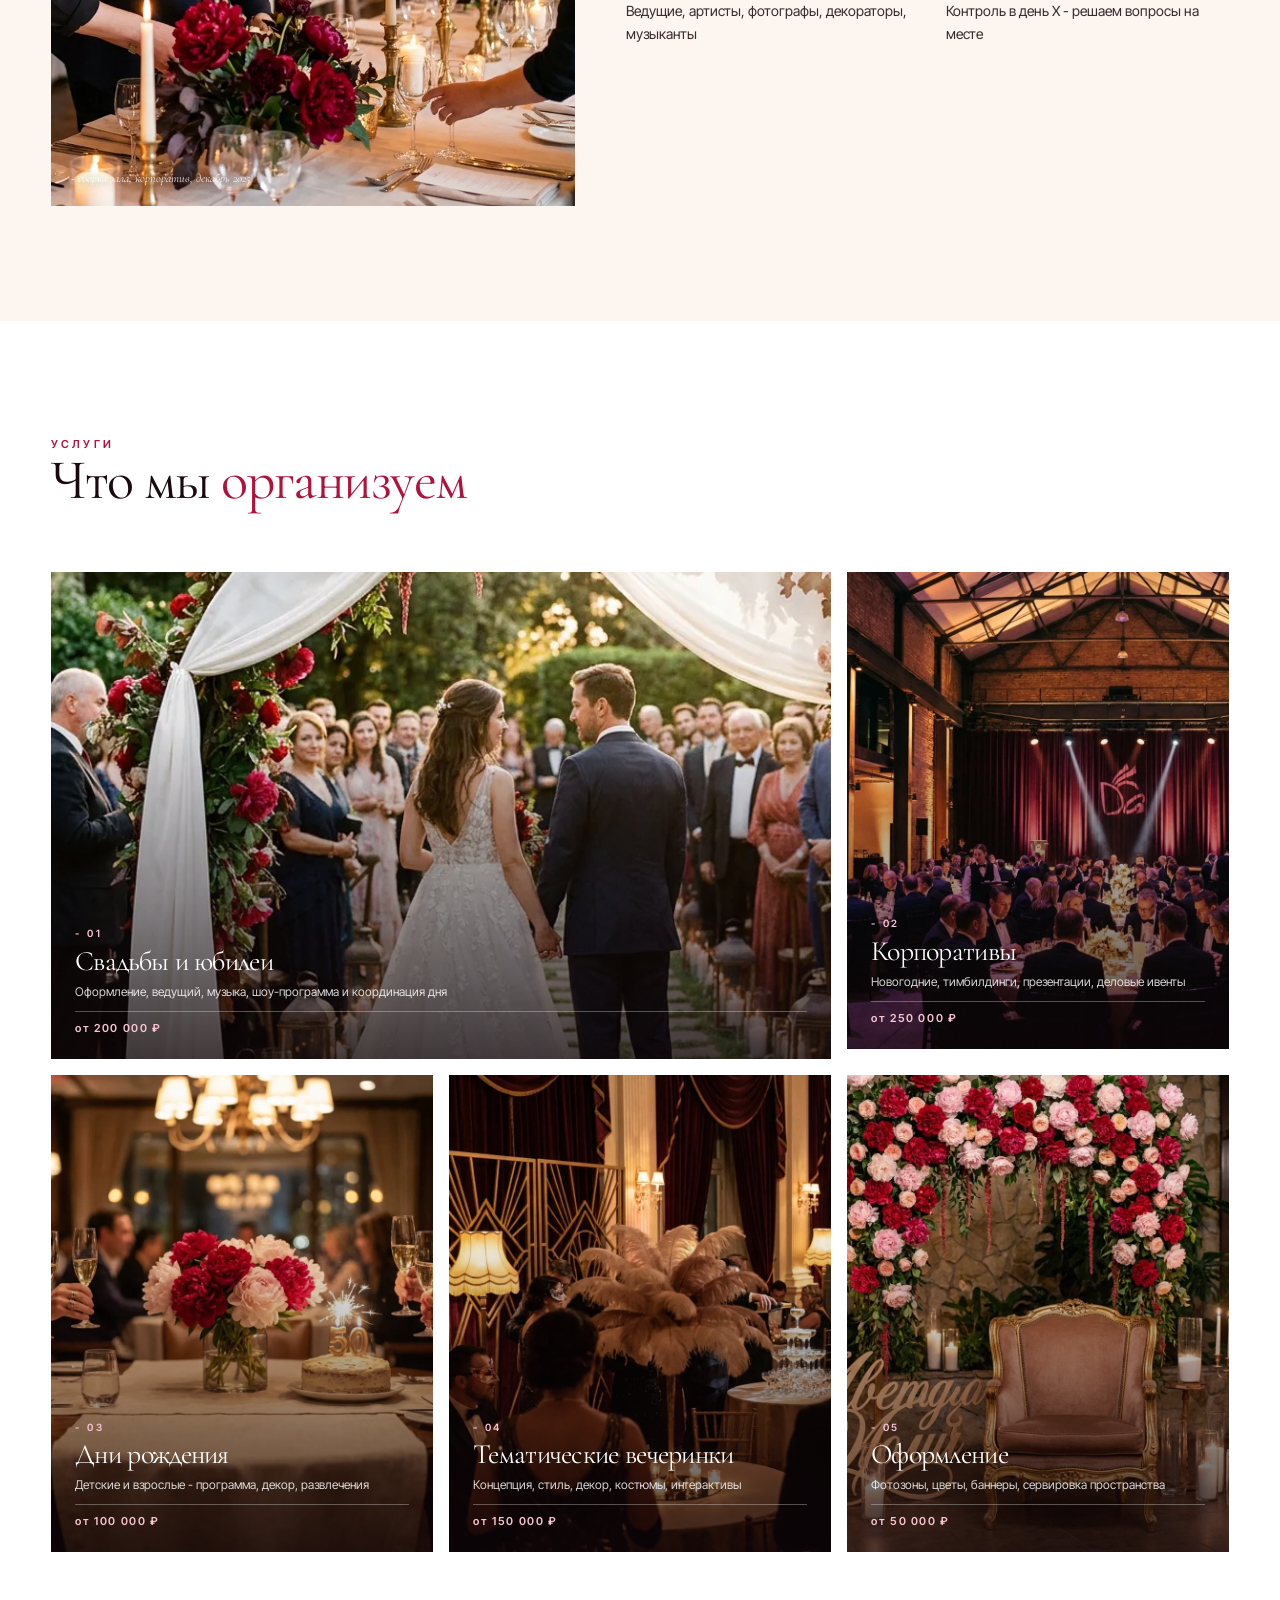
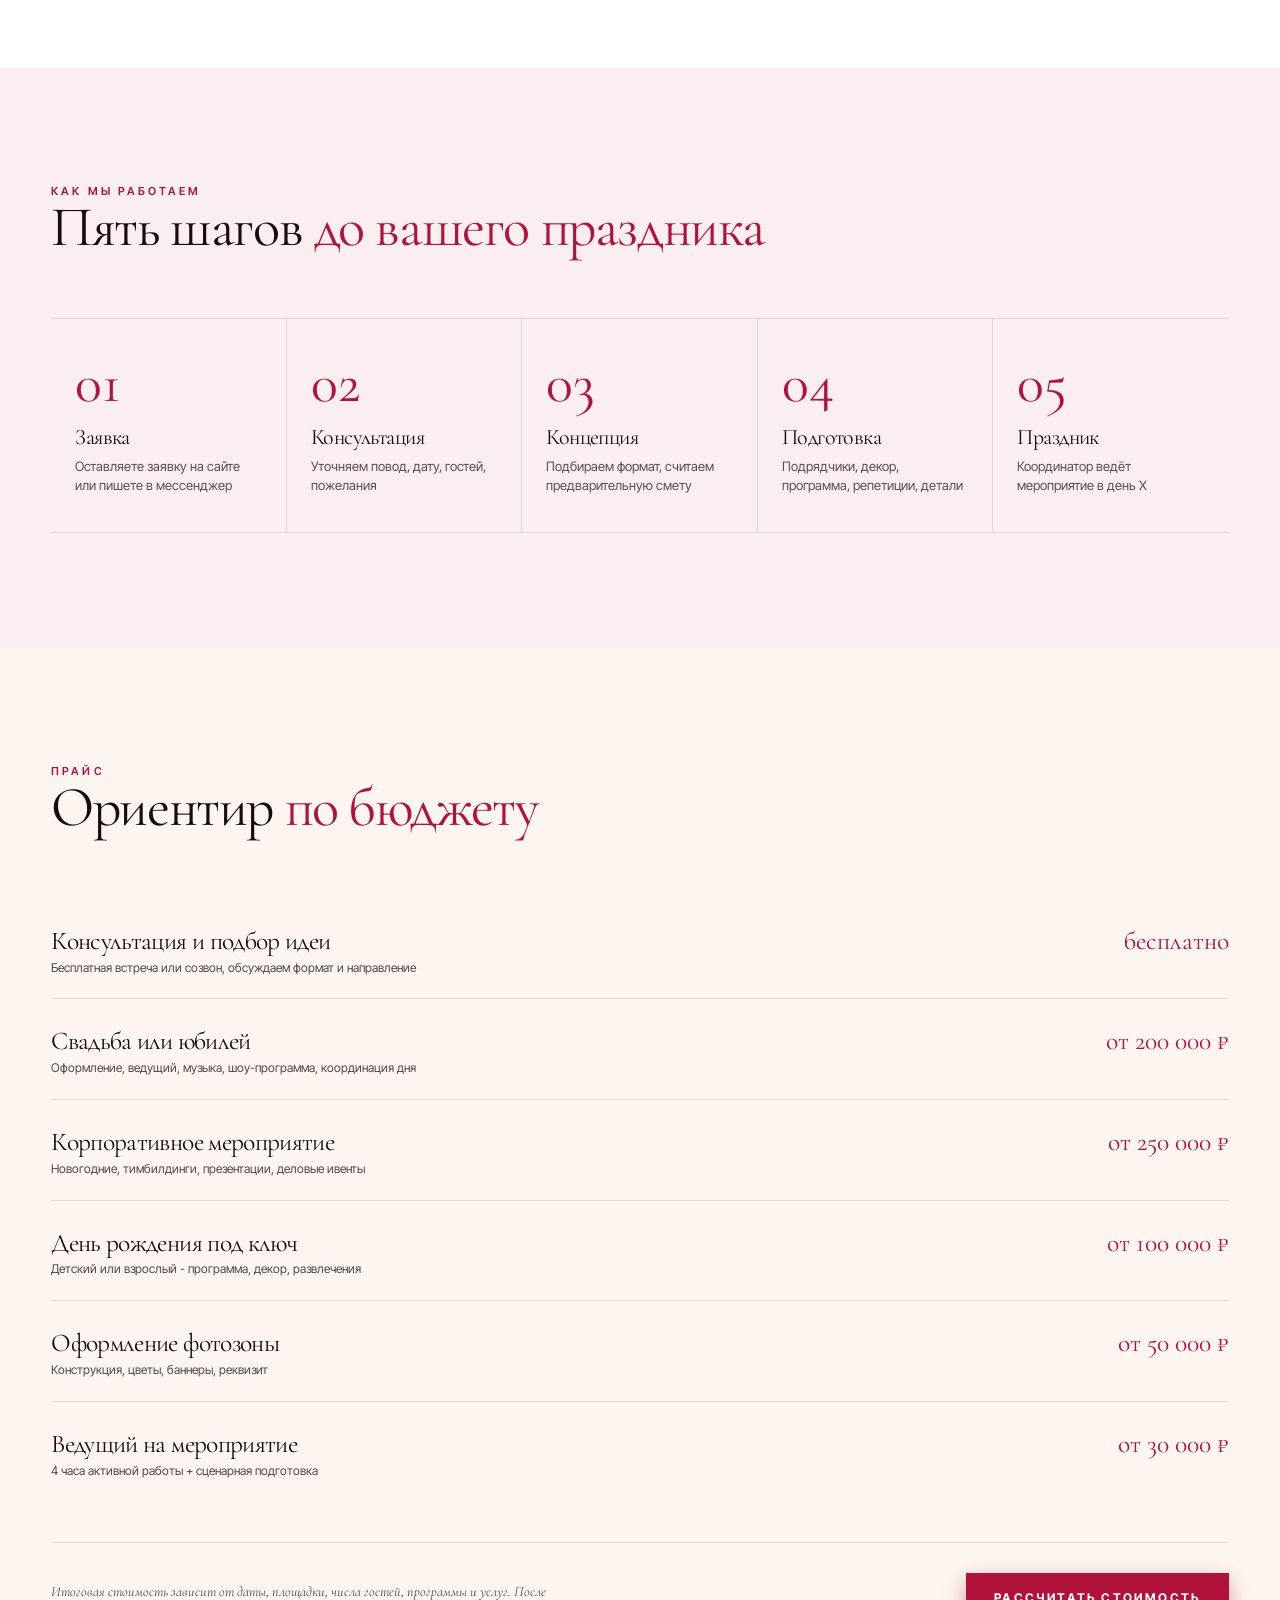
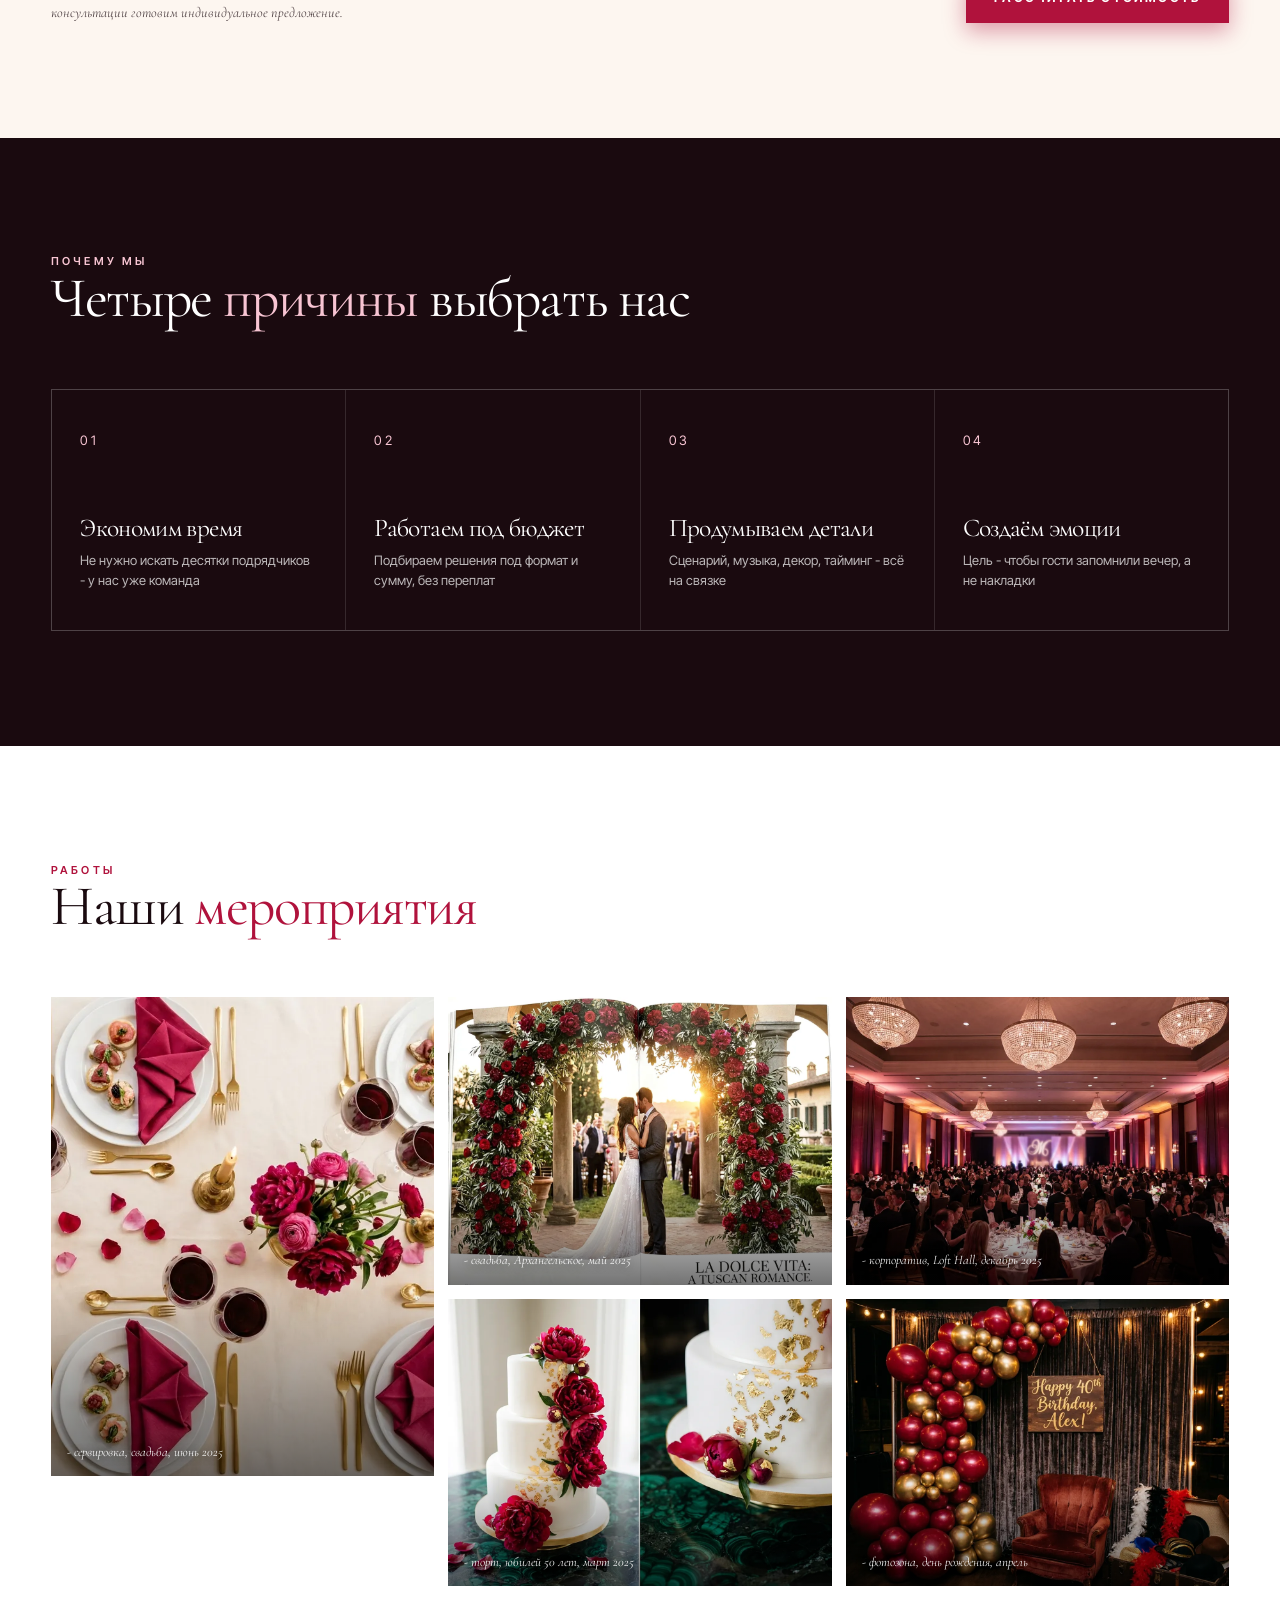
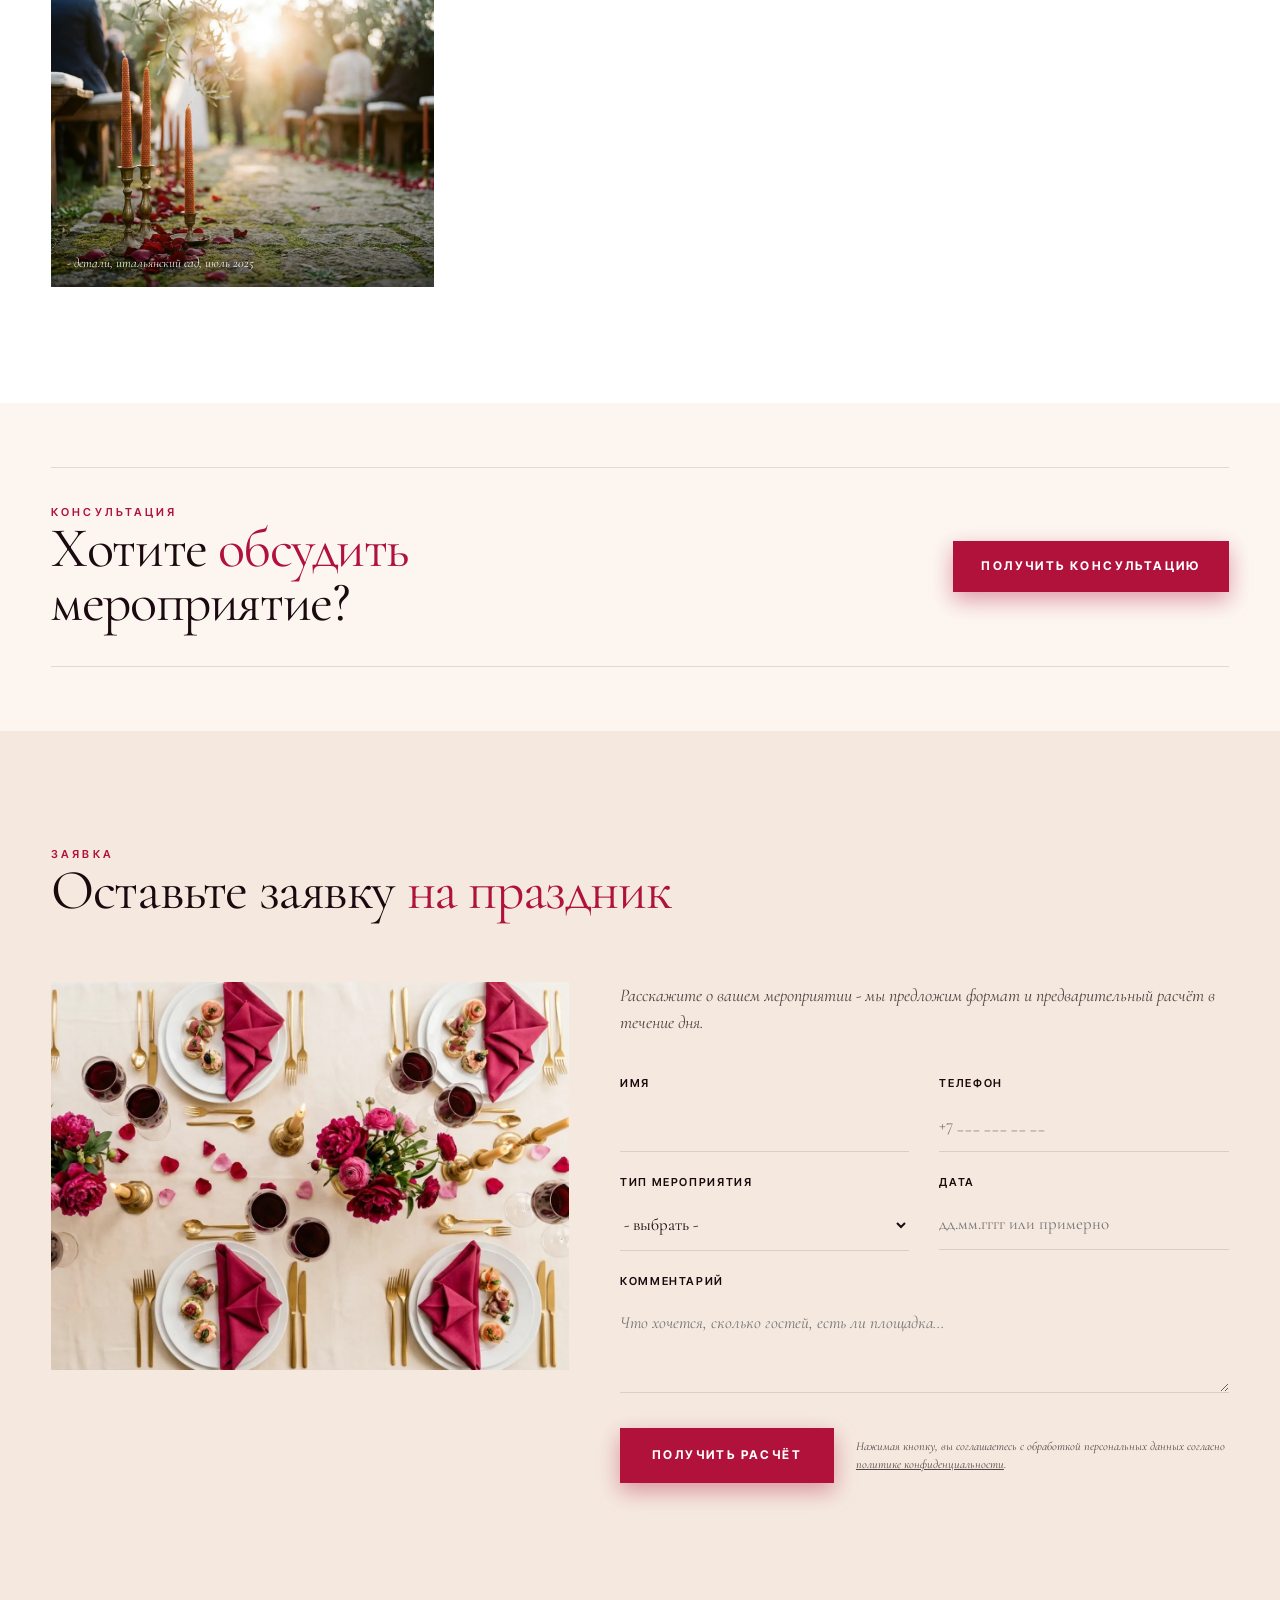
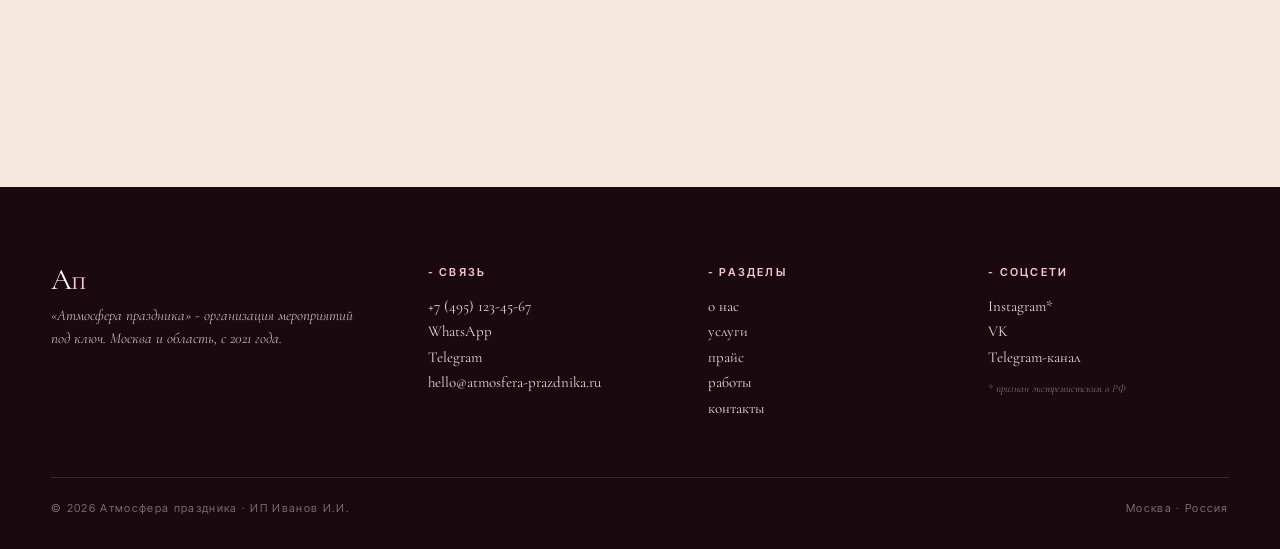
==== commit dadf4eba: "превью: заголовок процесса" ====
--- a/index.html
+++ b/index.html
@@ -206,7 +206,7 @@
       <div class="s-head">
         <div>
           <p class="eyebrow">как мы работаем</p>
-          <h2 id="process-h2">Пять шагов <em>от заявки до тостов</em></h2>
+          <h2 id="process-h2">Пять шагов <em>до вашего праздника</em></h2>
         </div>
       </div>
       <ol class="steps">
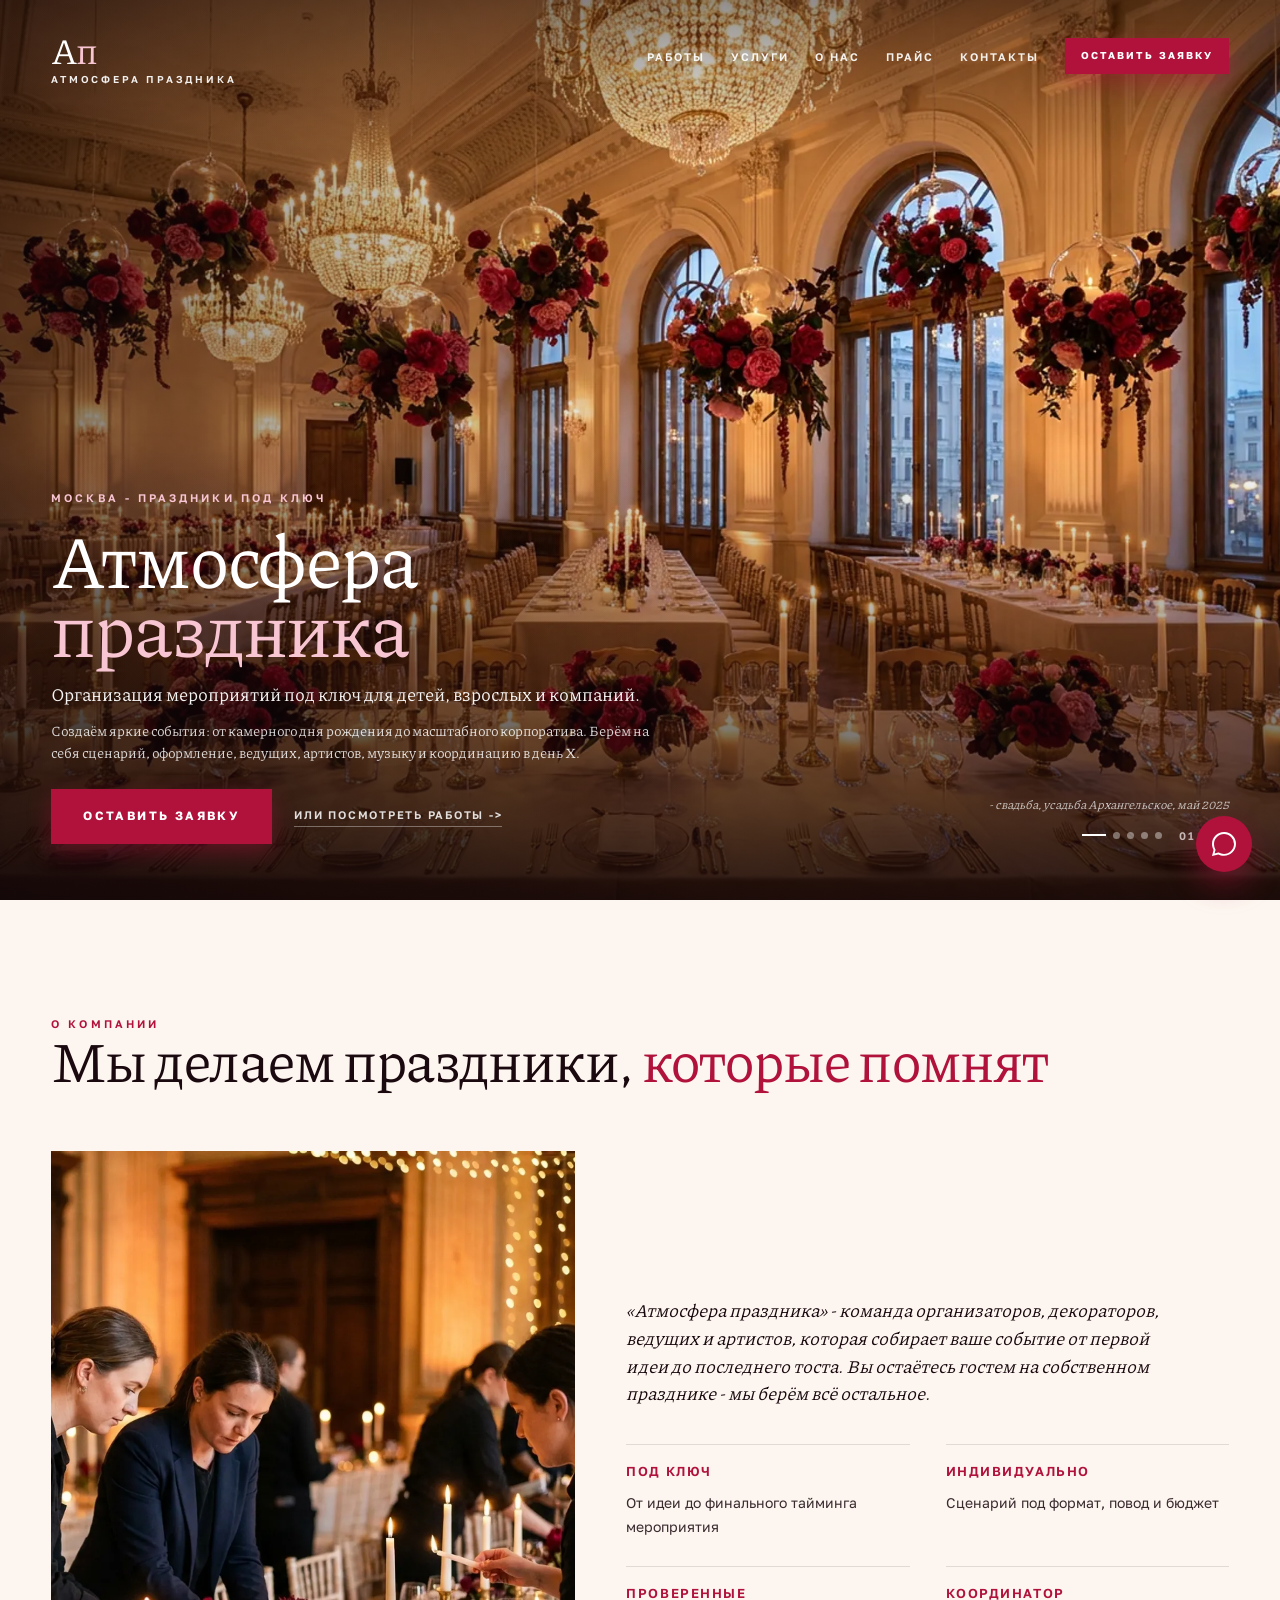
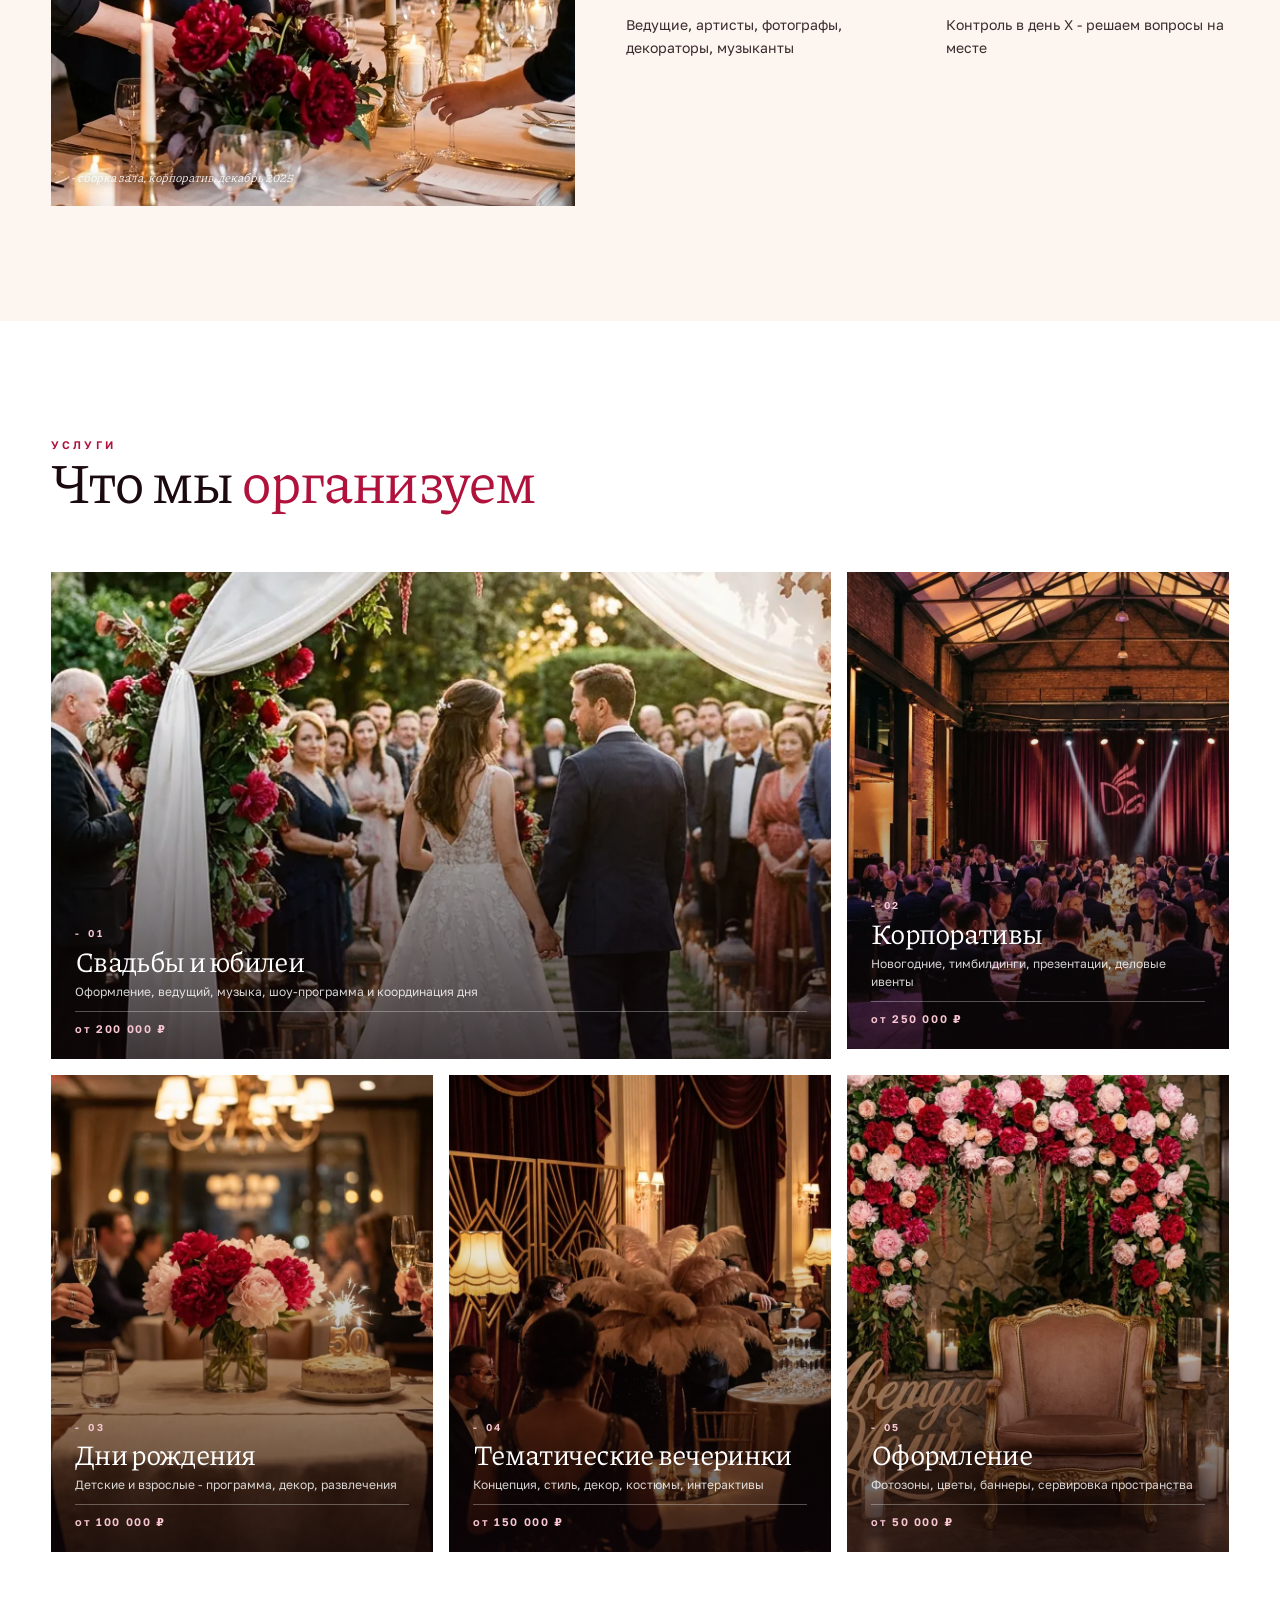
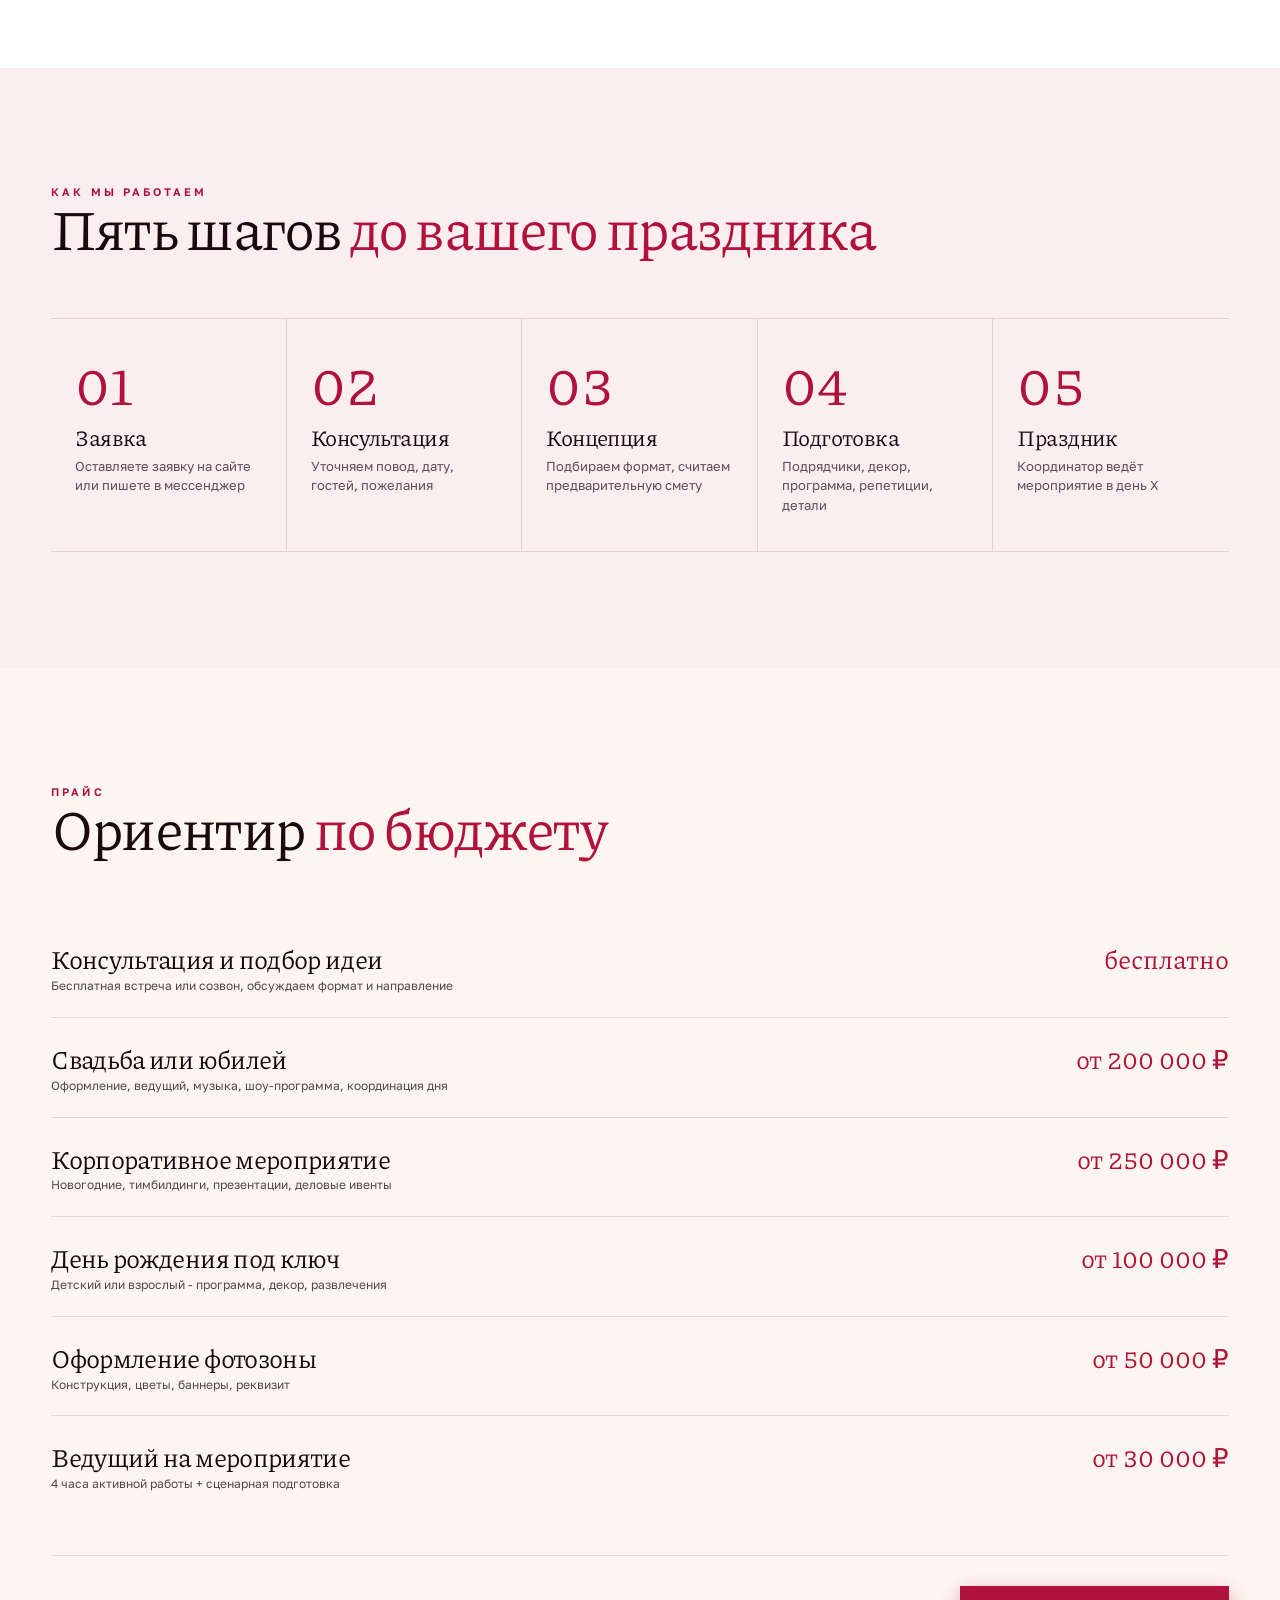
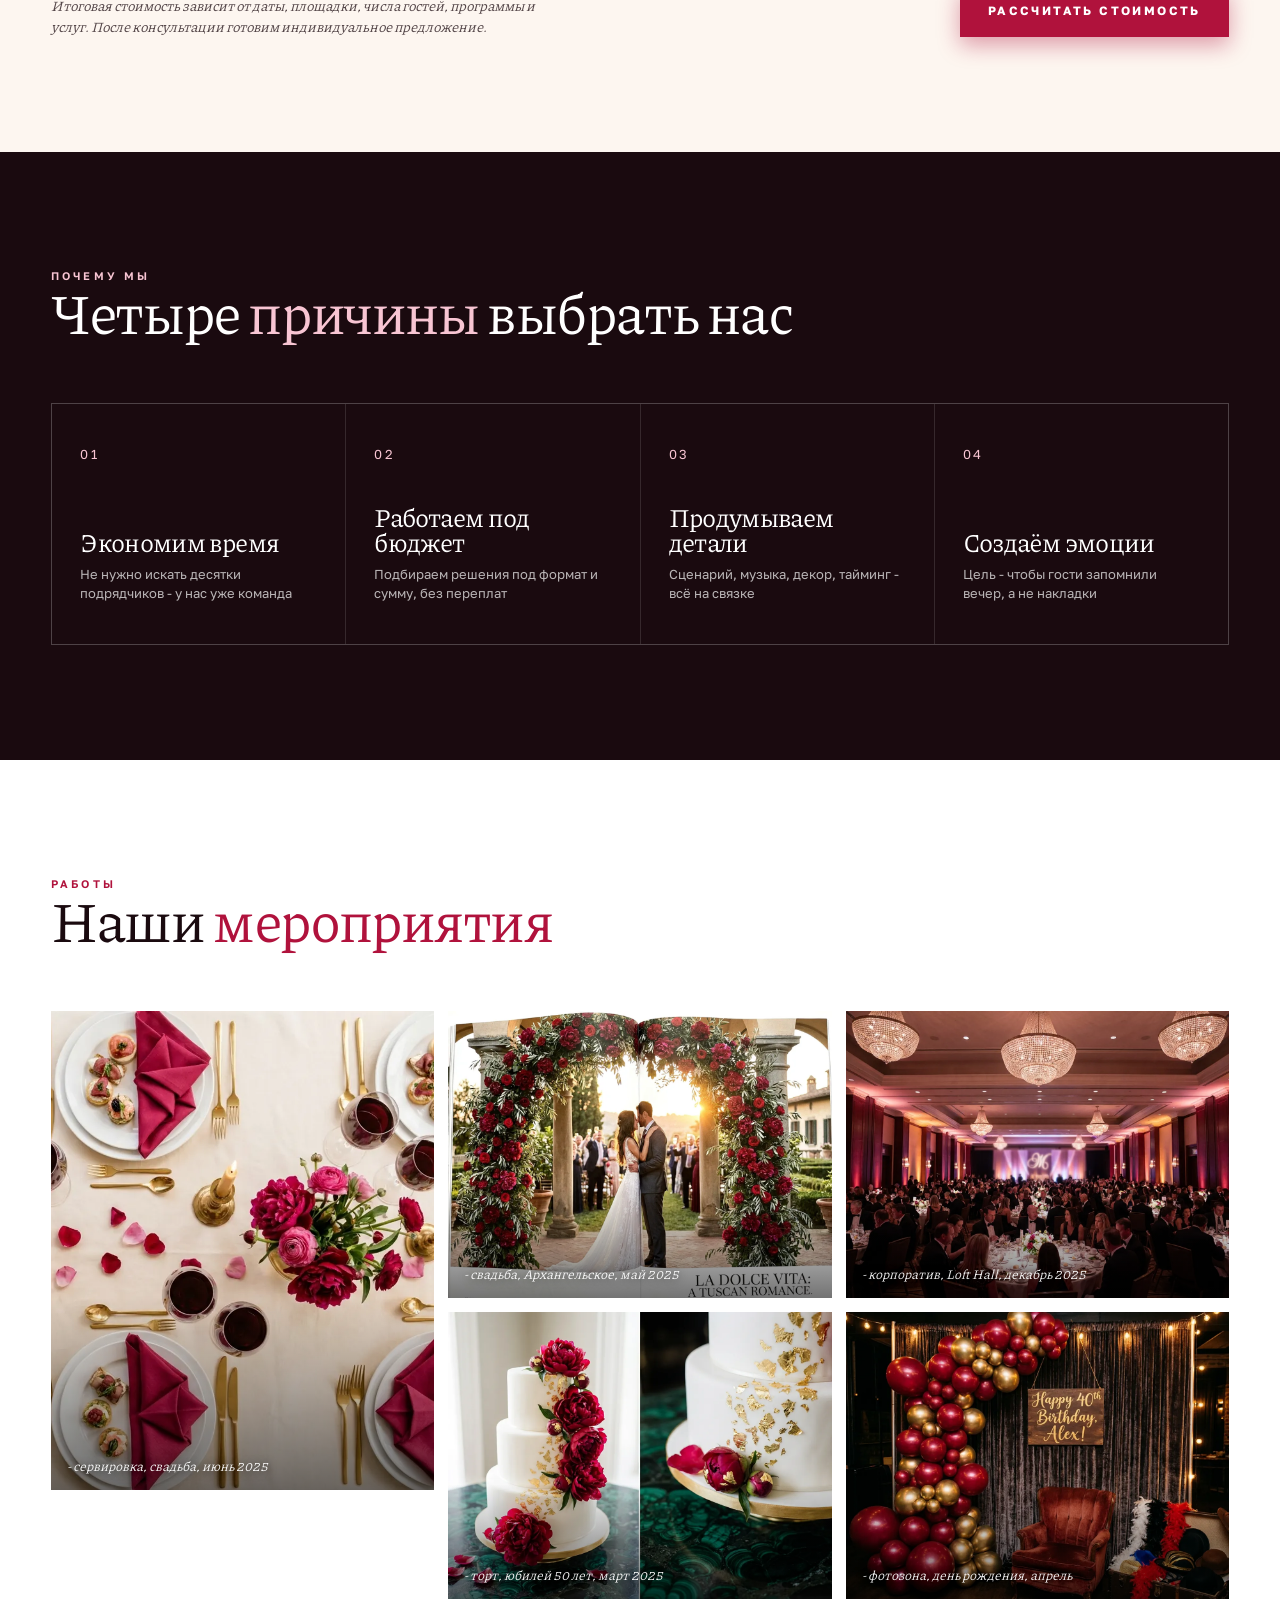
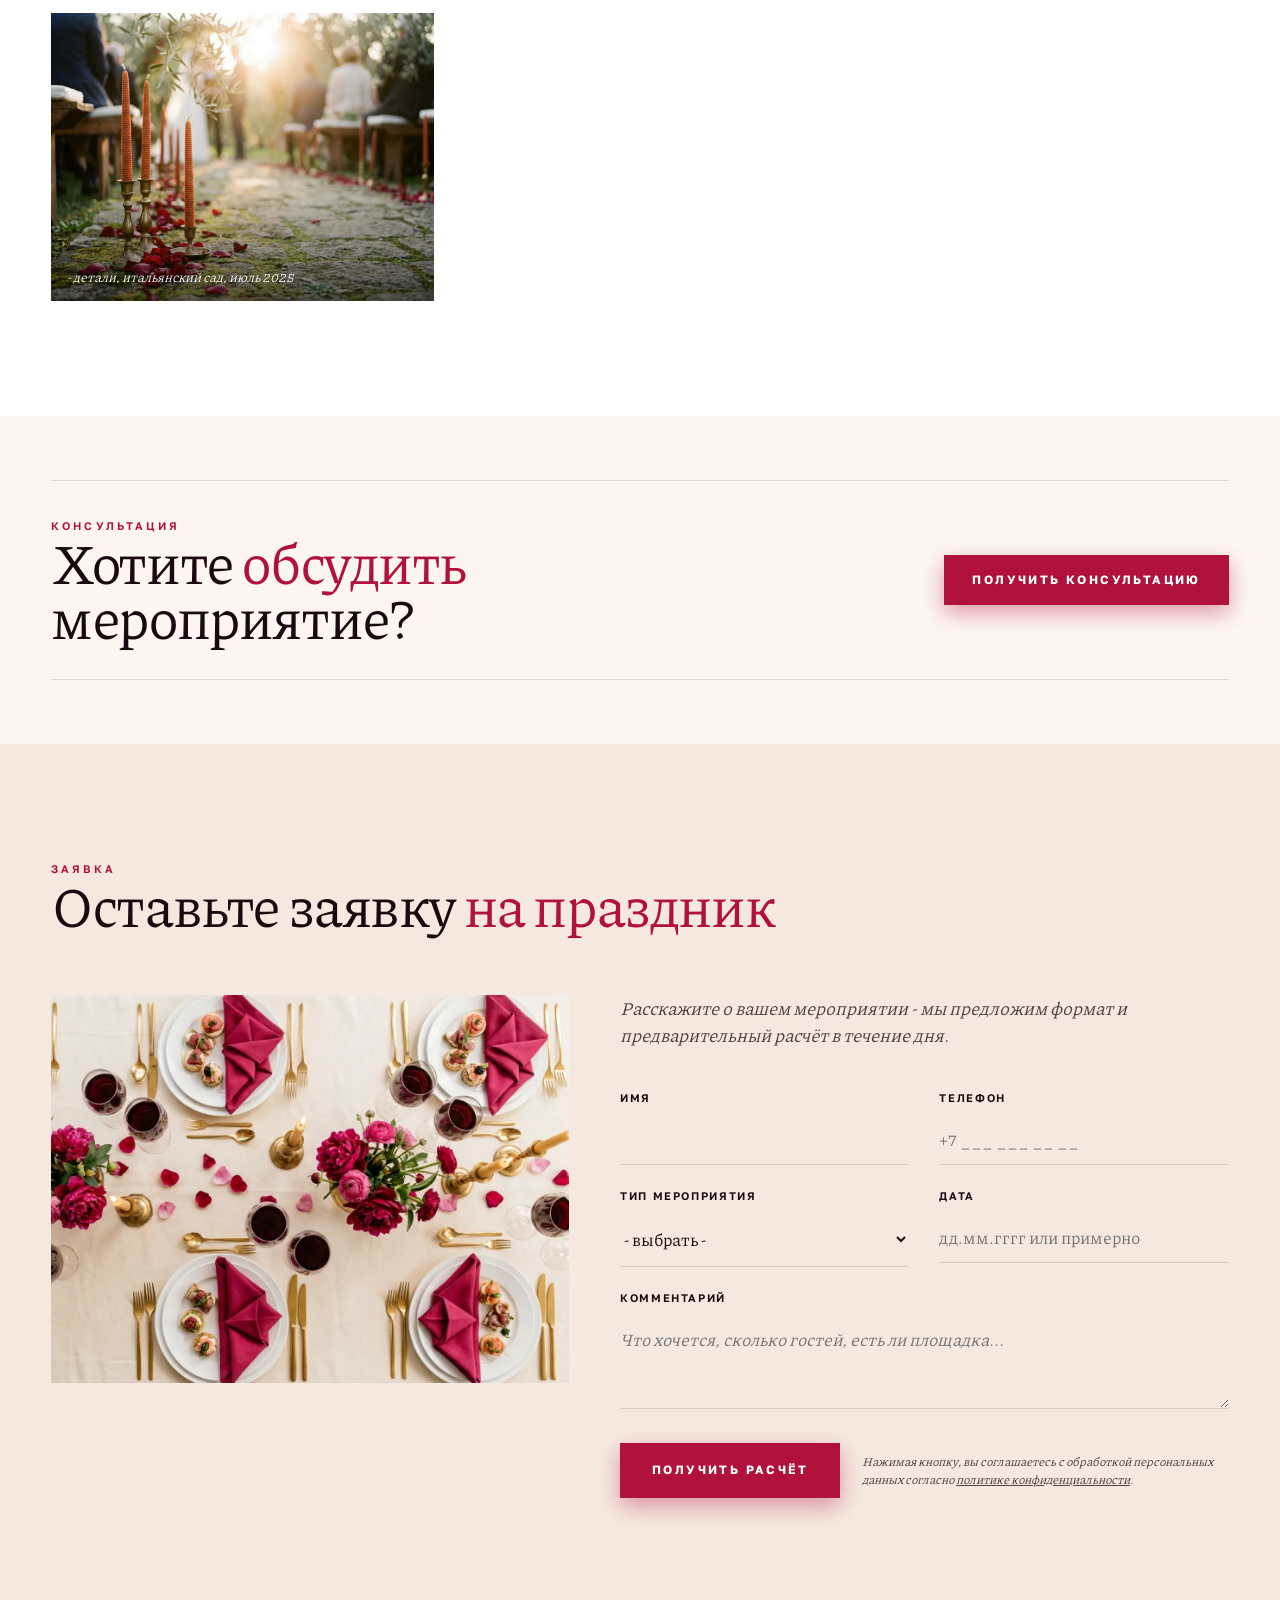
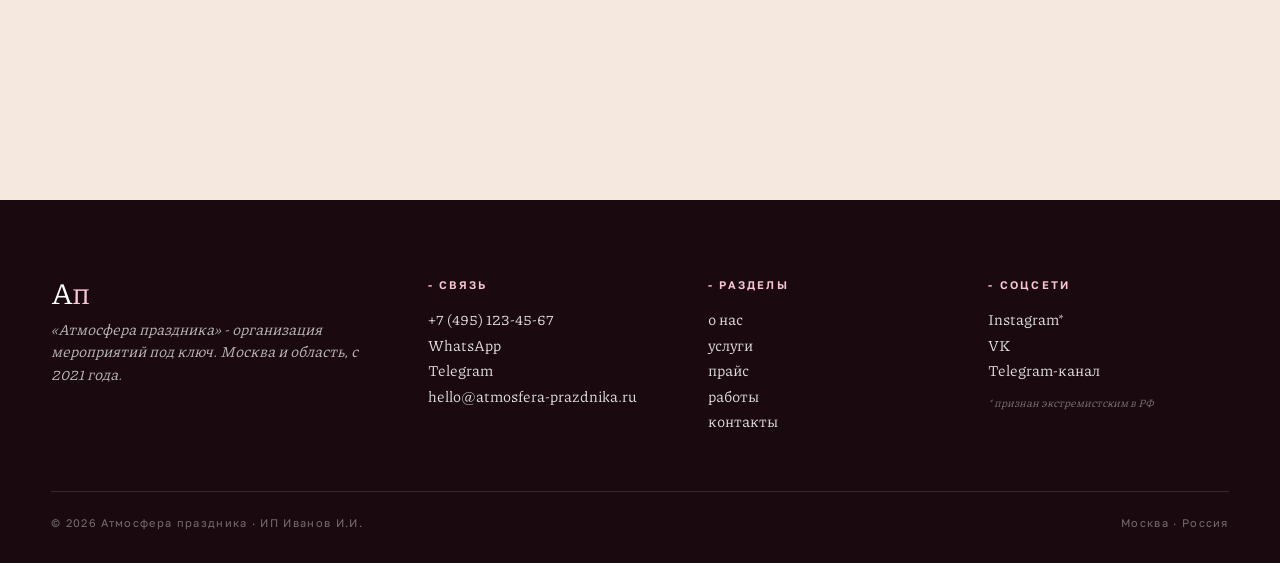
==== commit b348ad72: "превью: самохост Piazzolla + Golos Text" ====
--- a/index.html
+++ b/index.html
@@ -43,11 +43,9 @@
     ]
   }
   </script>
-  <link rel="preconnect" href="https://fonts.googleapis.com">
-  <link rel="preconnect" href="https://fonts.gstatic.com" crossorigin>
-  <link rel="preload" as="style" href="https://fonts.googleapis.com/css2?family=Cormorant+Garamond:ital,wght@0,400;0,500;0,600;1,400;1,500&family=Inter+Tight:wght@400;500;600;700&display=swap" onload="this.rel='stylesheet'">
+  <link rel="preload" href="assets/fonts/piazzolla-600-cyrillic.woff2" as="font" type="font/woff2" crossorigin>
+  <link rel="preload" href="assets/fonts/golos-text-400-cyrillic.woff2" as="font" type="font/woff2" crossorigin>
   <link rel="stylesheet" href="assets/css/styles.min.css">
-  <noscript><link rel="stylesheet" href="https://fonts.googleapis.com/css2?family=Cormorant+Garamond:ital,wght@0,400;0,500;0,600;1,400;1,500&family=Inter+Tight:wght@400;500;600;700&display=swap"></noscript>
 </head>
 <body>
   <header class="hero" id="hero">
--- a/assets/css/styles.min.css
+++ b/assets/css/styles.min.css
@@ -1 +1 @@
-:root{--c-ink:#1a0a0f;--c-malina:#b0123c;--c-malina-dark:#8a0e2f;--c-malina-light:#f8c5d3;--c-cream:#fdf6f0;--c-cream-2:#f5e9df;--c-rose:#fbeef1;--c-line:#1a0a0f1f;--c-line-dark:#ffffff1f;--f-display:"Cormorant Garamond", "Georgia", serif;--f-ui:"Inter Tight", system-ui, sans-serif;--fz-h1:clamp(40px, 5.8vw, 88px);--fz-h2:clamp(32px, 4.4vw, 64px);--fz-h3:clamp(20px, 2vw, 28px);--fz-lead:clamp(15px, 1.4vw, 19px);--fz-body:15px;--fz-small:13px;--fz-eyebrow:11px;--gap-xs:8px;--gap-s:16px;--gap-m:24px;--gap-l:40px;--gap-xl:64px;--gap-section:clamp(64px, 9vw, 120px);--pad-side:clamp(20px, 4vw, 56px);--max-content:1440px;--shadow-cta:0 8px 22px #b0123c66;--shadow-card:0 4px 14px #1a0a0f14;--transition:.2s ease;--transition-slow:.6s ease}*,:before,:after{box-sizing:border-box;margin:0;padding:0}html{scroll-behavior:smooth;-webkit-font-smoothing:antialiased;-moz-osx-font-smoothing:grayscale}body{font-family:var(--f-ui);font-size:var(--fz-body);color:var(--c-ink);background:var(--c-cream);line-height:1.55;overflow-x:hidden}img,picture,video{max-width:100%;height:auto;display:block}button{font:inherit;cursor:pointer;color:inherit;background:0 0;border:0}a{color:inherit;text-decoration:none}ul,ol{list-style:none}h1,h2,h3,h4{font-family:var(--f-display);letter-spacing:-.025em;color:var(--c-ink);font-weight:400;line-height:.97}h1{font-size:var(--fz-h1);line-height:.93}h2{font-size:var(--fz-h2)}h3{font-size:var(--fz-h3)}em{color:var(--c-malina);font-style:normal}p{line-height:1.55}.eyebrow{font-family:var(--f-ui);font-weight:600;font-size:var(--fz-eyebrow);letter-spacing:.28em;text-transform:uppercase;color:var(--c-malina)}.btn{font-family:var(--f-ui);letter-spacing:.2em;text-transform:uppercase;transition:background var(--transition), transform var(--transition);padding:16px 28px;font-size:12px;font-weight:700;display:inline-block}.btn-main{background:var(--c-malina);color:#fff;box-shadow:var(--shadow-cta)}.btn-main:hover{background:var(--c-malina-dark);transform:translateY(-1px)}.btn-cream{background:var(--c-cream);color:var(--c-ink)}.btn-cream:hover{background:var(--c-cream-2)}.s{padding:var(--gap-section) var(--pad-side)}.s-head{justify-content:space-between;align-items:flex-end;gap:var(--gap-l);margin-bottom:var(--gap-xl);display:flex}.s-h2{max-width:720px}.visually-hidden{clip:rect(0,0,0,0);white-space:nowrap;border:0;width:1px;height:1px;margin:-1px;padding:0;position:absolute;overflow:hidden}.hero{color:#fff;min-height:100dvh;font-family:var(--f-display);position:relative;overflow:hidden}.hero-bg{transition:opacity var(--transition-slow);z-index:0;background-position:50% 35%;background-size:cover;position:absolute;inset:0}.hero:before{content:"";z-index:1;background:linear-gradient(#0f050873 0%,#0f050800 18% 50%,#0f0508d9 100%),linear-gradient(90deg,#0f05088c 0%,#0f050800 55%);position:absolute;inset:0}.mono{top:clamp(20px,3vw,32px);left:var(--pad-side);z-index:3;color:#fff;line-height:1;position:absolute}.mono-mark{font-family:var(--f-display);letter-spacing:-.04em;font-size:clamp(26px,3.2vw,36px);display:block}.mono-mark em{color:var(--c-malina-light)}.mono-name{font-family:var(--f-ui);letter-spacing:.28em;text-transform:uppercase;color:#ffffffeb;margin-top:6px;font-size:10px;font-weight:600;display:block}.topnav{top:clamp(24px,3vw,40px);right:var(--pad-side);z-index:3;font-family:var(--f-ui);letter-spacing:.18em;text-transform:uppercase;color:#ffffffeb;align-items:center;gap:clamp(16px,2.2vw,26px);font-size:11px;font-weight:600;display:flex;position:absolute}.topnav a:hover{color:var(--c-malina-light)}.btn-sm{padding:10px 16px;font-size:10px}.hamburger{flex-direction:column;gap:5px;padding:6px;display:none}.hamburger span{width:22px;height:1.5px;transition:transform var(--transition);background:#fff;display:block}.hero-content{bottom:clamp(40px,6vw,56px);left:var(--pad-side);z-index:3;max-width:min(56%,760px);position:absolute}.eyebrow-light{color:var(--c-malina-light);margin-bottom:18px}.hero h1{color:#fff;margin-bottom:20px}.hero h1 em{color:var(--c-malina-light)}.hero-sub{font-family:var(--f-display);font-style:normal;font-weight:400;font-size:var(--fz-lead);color:#fffffff2;max-width:92%;margin-bottom:14px;line-height:1.35}.hero-desc{color:#ffffffd1;max-width:85%;margin-bottom:26px;font-size:14px;line-height:1.55}.hero-cta{flex-wrap:wrap;align-items:center;gap:clamp(16px,2vw,22px);display:flex}.hero-cta .btn-main{padding:18px 32px;font-size:12px}.hero-link{font-family:var(--f-ui);letter-spacing:.16em;text-transform:uppercase;color:#ffffffd9;border-bottom:1px solid #ffffff59;padding-bottom:3px;font-size:11px;font-weight:600}.hero-link:hover{color:#fff;border-bottom-color:#fff}.hero-meta{bottom:clamp(40px,6vw,56px);right:var(--pad-side);z-index:3;color:#ffffffb3;text-align:right;position:absolute}.hero-cap{font-family:var(--f-display);margin-bottom:12px;font-size:12px;font-style:italic}.hero-dots{justify-content:flex-end;align-items:center;gap:7px;display:flex}.hero-dots .d{cursor:pointer;width:7px;height:7px;transition:width var(--transition), background var(--transition);background:#fff6;border-radius:50%;padding:0}.hero-dots .d.active{background:#fff;border-radius:0;width:24px;height:2px}.hero-dots .counter{font-family:var(--f-ui);letter-spacing:.15em;color:#ffffffb3;margin-left:10px;font-size:11px;font-weight:600}.about{background:var(--c-cream)}.about-grid{grid-template-columns:1fr 1.15fr;align-items:center;gap:clamp(28px,4vw,60px);display:grid}.about-photo{aspect-ratio:4/5;position:relative;overflow:hidden}.about-photo img{object-fit:cover;width:100%;height:100%}.about-photo figcaption{font-family:var(--f-display);color:#ffffffe0;text-shadow:0 1px 8px #00000080;font-size:12px;font-style:italic;position:absolute;bottom:18px;left:20px}.about-lead{font-family:var(--f-display);font-style:italic;font-weight:400;font-size:var(--fz-lead);color:var(--c-ink);max-width:92%;margin-bottom:36px;line-height:1.55}.features{grid-template-columns:1fr 1fr;gap:28px 36px;display:grid}.features li{border-top:1px solid var(--c-line);padding-top:16px}.features li strong{font-family:var(--f-ui);letter-spacing:.12em;text-transform:uppercase;color:var(--c-malina);margin-bottom:10px;font-size:13px;font-weight:600;display:block}.features li span{color:var(--c-ink);opacity:.86;font-size:14px;line-height:1.55}.services{background:#fff}.svc-grid{grid-template-columns:repeat(3,1fr);gap:16px;display:grid}.svc{aspect-ratio:4/5;color:#fff;display:block;position:relative;overflow:hidden}.svc-wide{aspect-ratio:8/5;grid-column:span 2}.svc picture,.svc img{object-fit:cover;width:100%;height:100%;transition:transform .6s;position:absolute;inset:0}.svc:hover img{transform:scale(1.04)}.svc:after{content:"";background:linear-gradient(#0f050800 30%,#0f0508bf 100%);position:absolute;inset:0}.svc-body{z-index:2;position:absolute;bottom:22px;left:24px;right:24px}.svc-num{font-family:var(--f-ui);letter-spacing:.28em;text-transform:uppercase;color:var(--c-malina-light);margin-bottom:6px;font-size:10px;font-weight:600}.svc h3{color:#fff;margin-bottom:8px;font-size:clamp(22px,2.2vw,28px)}.svc-desc{color:#ffffffd1;font-size:12px;line-height:1.5}.svc-price{font-family:var(--f-ui);letter-spacing:.15em;color:var(--c-malina-light);border-top:1px solid #ffffff4d;margin-top:10px;padding-top:8px;font-size:11px;font-weight:600;display:block}.process{background:var(--c-rose)}.steps{border-top:1px solid var(--c-line);border-bottom:1px solid var(--c-line);grid-template-columns:repeat(5,1fr);display:grid}.step{border-right:1px solid var(--c-line);padding:36px 24px}.step:last-child{border-right:0}.step-num{font-family:var(--f-display);color:var(--c-malina);margin-bottom:16px;font-size:clamp(40px,4.5vw,56px);line-height:1}.step h3{margin-bottom:8px;font-size:clamp(18px,1.8vw,22px)}.step-desc{color:#1a0a0fb3;font-size:13px;line-height:1.5}.price{background:var(--c-cream)}.price-table{width:100%}.price-row{border-bottom:1px solid var(--c-line);grid-template-columns:1fr auto;align-items:baseline;gap:24px;padding:22px 0;display:grid}.price-row:last-child{border-bottom:0}.price-name h3{color:var(--c-ink);margin-bottom:6px;font-size:clamp(20px,2vw,26px)}.price-name p{color:#1a0a0fbd;max-width:540px;font-size:12px;line-height:1.4}.price-amount{font-family:var(--f-display);color:var(--c-malina);white-space:nowrap;font-size:clamp(20px,2vw,26px);font-weight:400}.price-foot{border-top:1px solid var(--c-line);flex-wrap:wrap;justify-content:space-between;align-items:end;gap:30px;margin-top:40px;padding-top:30px;display:flex}.price-note{font-family:var(--f-display);color:#1a0a0fbd;max-width:520px;font-size:14px;font-style:italic;line-height:1.5}.why{background:var(--c-ink);color:#fff}.why .eyebrow{color:var(--c-malina-light)}.why h2{color:#fff}.why h2 em{color:var(--c-malina-light)}.why-grid{background:var(--c-line-dark);border:1px solid var(--c-line-dark);grid-template-columns:repeat(4,1fr);gap:1px;display:grid}.why-cell{background:var(--c-ink);flex-direction:column;justify-content:space-between;min-height:240px;padding:40px 28px;display:flex}.why-num{font-family:var(--f-ui);letter-spacing:.2em;color:var(--c-malina-light);font-size:13px;font-weight:400}.why-cell h3{color:#fff;margin-bottom:10px;font-size:clamp(20px,2vw,26px)}.why-desc{color:#ffffffb3;font-size:13px;line-height:1.5}.gallery{background:#fff}.gal-grid{grid-template-columns:repeat(3,1fr);grid-auto-rows:1fr;gap:14px;display:grid}.gal{aspect-ratio:4/3;cursor:pointer;padding:0;display:block;position:relative;overflow:hidden}.gal-tall{aspect-ratio:4/5;grid-row:span 2}.gal picture,.gal img{object-fit:cover;width:100%;height:100%;transition:transform .5s;position:absolute;inset:0}.gal:hover img{transform:scale(1.04)}.gal:after{content:"";pointer-events:none;background:linear-gradient(#0000 60%,#0000008c 100%);position:absolute;inset:0}.gal-cap{z-index:2;color:#ffffffeb;font-family:var(--f-display);text-shadow:0 1px 8px #0009;text-align:left;font-size:13px;font-style:italic;position:absolute;bottom:14px;left:16px;right:16px}.cta-mid{background:var(--c-cream);padding-top:64px;padding-bottom:64px}.cta-mid-inner{justify-content:space-between;align-items:center;gap:var(--gap-l);border-top:1px solid var(--c-line);border-bottom:1px solid var(--c-line);flex-wrap:wrap;padding:36px 0;display:flex}.cta-mid h2{max-width:600px}.form{background:var(--c-cream-2)}.form-grid{grid-template-columns:.85fr 1fr;align-items:start;gap:clamp(28px,4vw,56px);display:grid}.form-photo{aspect-ratio:3/4;overflow:hidden}.form-photo img{object-fit:cover;width:100%;height:100%}.form-lead{font-family:var(--f-display);font-style:italic;font-size:var(--fz-lead);color:#1a0a0fbf;margin-bottom:40px;line-height:1.5}.form-body label{font-family:var(--f-ui);letter-spacing:.15em;text-transform:uppercase;color:var(--c-ink);font-size:11px;font-weight:600;display:block}.form-body label>span{margin-bottom:8px;display:block}.form-body input,.form-body textarea,.form-body select{border:0;border-bottom:1px solid var(--c-line);width:100%;font-family:var(--f-display);color:var(--c-ink);transition:border-color var(--transition);background:0 0;outline:none;padding:14px 0;font-size:17px;font-weight:400;line-height:1.3}.form-body input:focus,.form-body textarea:focus,.form-body select:focus{border-bottom-color:var(--c-malina)}.form-body textarea{resize:vertical;min-height:60px;font-style:italic}.form-row{grid-template-columns:1fr 1fr;gap:30px;margin-bottom:22px;display:grid}.form-comment{margin-bottom:28px;display:block}.cf-turnstile{min-height:65px;margin-bottom:24px}.form-cta{flex-wrap:wrap;align-items:center;gap:22px;margin-top:30px;display:flex}.form-cta .btn-main{padding:18px 32px;font-size:12px}.form-note{font-family:var(--f-display);color:#1a0a0fbd;flex:1;min-width:240px;font-size:12px;font-style:italic;line-height:1.5}.form-note a{text-decoration:underline}.form-status{margin-top:18px;font-size:14px}.form-status.ok{color:var(--c-malina)}.form-status.err{color:#c0392b}.foot{background:var(--c-ink);color:#ffffffc7;padding:80px var(--pad-side) 32px}.foot-grid{gap:var(--gap-l);border-bottom:1px solid var(--c-line-dark);grid-template-columns:1.4fr 1fr 1fr 1fr;padding-bottom:56px;display:grid}.foot-mono{font-family:var(--f-display);color:#fff;letter-spacing:-.04em;margin-bottom:12px;font-size:30px;line-height:.85}.foot-mono em{color:var(--c-malina-light)}.foot-tag{font-family:var(--f-display);color:#ffffffb3;max-width:320px;font-size:15px;font-style:italic;line-height:1.5}.foot-col h4{font-family:var(--f-ui);letter-spacing:.2em;text-transform:uppercase;color:var(--c-malina-light);margin-bottom:16px;font-size:11px;font-weight:600}.foot-col a{font-family:var(--f-display);color:#ffffffdb;font-size:15px;line-height:1.7;display:block}.foot-col a:hover{color:#fff}.foot-disclaimer{font-family:var(--f-display);color:#fff6;margin-top:10px;font-size:11px;font-style:italic}.foot-bottom{font-family:var(--f-ui);letter-spacing:.12em;color:#fff6;justify-content:space-between;padding-top:22px;font-size:11px;display:flex}.floater{z-index:99;background:var(--c-malina);color:#fff;width:56px;height:56px;transition:transform var(--transition);border-radius:50%;justify-content:center;align-items:center;display:flex;position:fixed;bottom:28px;right:28px;box-shadow:0 12px 30px #b0123c73}.floater:hover{background:var(--c-malina-dark);transform:translateY(-2px)}.lb-overlay{z-index:1000;background:#0f0508eb;justify-content:center;align-items:center;padding:40px 60px;display:none;position:fixed;inset:0}.lb-overlay.open{display:flex}.lb-img{object-fit:contain;max-width:100%;max-height:85vh}.lb-close,.lb-prev,.lb-next{color:#fff;cursor:pointer;font-size:32px;font-family:var(--f-ui);opacity:.7;transition:opacity var(--transition);background:0 0;padding:8px 14px;position:absolute}.lb-close:hover,.lb-prev:hover,.lb-next:hover{opacity:1}.lb-close{top:24px;right:24px}.lb-prev{font-size:48px;top:50%;left:24px;transform:translateY(-50%)}.lb-next{font-size:48px;top:50%;right:24px;transform:translateY(-50%)}.lb-cap{color:#ffffffd9;font-family:var(--f-display);text-align:center;font-size:14px;font-style:italic;position:absolute;bottom:24px;left:50%;transform:translate(-50%)}@media (width<=1023px){.about-grid{grid-template-columns:1fr}.about-photo{max-width:480px}.svc-grid{grid-template-columns:repeat(2,1fr)}.svc-wide{aspect-ratio:8/5;grid-column:span 2}.steps{grid-template-columns:repeat(2,1fr)}.step{border-bottom:1px solid var(--c-line)}.step:nth-last-child(-n+2){border-bottom:0}.step:nth-child(2n){border-right:0}.why-grid,.gal-grid{grid-template-columns:repeat(2,1fr)}.gal-tall{grid-row:span 2}.form-grid{grid-template-columns:1fr}.form-photo{aspect-ratio:4/3;max-width:480px}.foot-grid{grid-template-columns:1fr 1fr;gap:36px}}@media (width<=767px){.hero{min-height:100vh}.topnav{gap:0}.topnav a:not(.btn),.topnav .btn{display:none}.hamburger{display:flex}.topnav.open{z-index:50;background:var(--c-ink);flex-direction:column;justify-content:center;align-items:center;gap:24px;padding:40px;position:fixed;inset:0}.topnav.open a:not(.btn){color:#fff;font-size:16px;display:block}.topnav.open .btn{margin-top:20px;display:inline-block}.hero-content{max-width:88%;bottom:100px}.hero-cta{flex-direction:column;align-items:flex-start}.hero-meta{display:none}.s-head{align-items:flex-start;gap:var(--gap-m);flex-direction:column}.svc-grid{grid-template-columns:1fr}.svc-wide{aspect-ratio:4/5;grid-column:auto}.steps{grid-template-columns:1fr}.step{border-right:0;border-bottom:1px solid var(--c-line)}.step:last-child{border-bottom:0}.why-grid,.gal-grid{grid-template-columns:1fr}.gal,.gal-tall{aspect-ratio:4/3;grid-row:auto}.price-row{grid-template-columns:1fr;gap:8px}.price-amount{font-size:22px}.price-foot{flex-direction:column;align-items:stretch}.form-row{grid-template-columns:1fr}.foot-grid{grid-template-columns:1fr;gap:36px;padding-bottom:36px}.foot-bottom{flex-direction:column;align-items:flex-start;gap:8px}.foot{padding-top:56px}.floater{width:48px;height:48px;bottom:18px;right:18px}.lb-overlay{padding:20px}.lb-prev,.lb-next{padding:4px 8px;font-size:32px}}+@font-face{font-family:Golos Text;font-style:normal;font-weight:400;font-display:swap;src:url(../fonts/golos-text-400-cyrillic.woff2)format("woff2");unicode-range:U+301,U+400-45F,U+490-491,U+4B0-4B1,U+2116}@font-face{font-family:Golos Text;font-style:normal;font-weight:400;font-display:swap;src:url(../fonts/golos-text-400-latin.woff2)format("woff2");unicode-range:U+??,U+131,U+152-153,U+2BB-2BC,U+2C6,U+2DA,U+2DC,U+304,U+308,U+329,U+2000-206F,U+20AC,U+2122,U+2191,U+2193,U+2212,U+2215,U+FEFF,U+FFFD}@font-face{font-family:Golos Text;font-style:normal;font-weight:500;font-display:swap;src:url(../fonts/golos-text-500-cyrillic.woff2)format("woff2");unicode-range:U+301,U+400-45F,U+490-491,U+4B0-4B1,U+2116}@font-face{font-family:Golos Text;font-style:normal;font-weight:500;font-display:swap;src:url(../fonts/golos-text-500-latin.woff2)format("woff2");unicode-range:U+??,U+131,U+152-153,U+2BB-2BC,U+2C6,U+2DA,U+2DC,U+304,U+308,U+329,U+2000-206F,U+20AC,U+2122,U+2191,U+2193,U+2212,U+2215,U+FEFF,U+FFFD}@font-face{font-family:Golos Text;font-style:normal;font-weight:600;font-display:swap;src:url(../fonts/golos-text-600-cyrillic.woff2)format("woff2");unicode-range:U+301,U+400-45F,U+490-491,U+4B0-4B1,U+2116}@font-face{font-family:Golos Text;font-style:normal;font-weight:600;font-display:swap;src:url(../fonts/golos-text-600-latin.woff2)format("woff2");unicode-range:U+??,U+131,U+152-153,U+2BB-2BC,U+2C6,U+2DA,U+2DC,U+304,U+308,U+329,U+2000-206F,U+20AC,U+2122,U+2191,U+2193,U+2212,U+2215,U+FEFF,U+FFFD}@font-face{font-family:Golos Text;font-style:normal;font-weight:700;font-display:swap;src:url(../fonts/golos-text-700-cyrillic.woff2)format("woff2");unicode-range:U+301,U+400-45F,U+490-491,U+4B0-4B1,U+2116}@font-face{font-family:Golos Text;font-style:normal;font-weight:700;font-display:swap;src:url(../fonts/golos-text-700-latin.woff2)format("woff2");unicode-range:U+??,U+131,U+152-153,U+2BB-2BC,U+2C6,U+2DA,U+2DC,U+304,U+308,U+329,U+2000-206F,U+20AC,U+2122,U+2191,U+2193,U+2212,U+2215,U+FEFF,U+FFFD}@font-face{font-family:Piazzolla;font-style:normal;font-weight:400;font-display:swap;src:url(../fonts/piazzolla-400-cyrillic.woff2)format("woff2");unicode-range:U+301,U+400-45F,U+490-491,U+4B0-4B1,U+2116}@font-face{font-family:Piazzolla;font-style:normal;font-weight:400;font-display:swap;src:url(../fonts/piazzolla-400-latin.woff2)format("woff2");unicode-range:U+??,U+131,U+152-153,U+2BB-2BC,U+2C6,U+2DA,U+2DC,U+304,U+308,U+329,U+2000-206F,U+20AC,U+2122,U+2191,U+2193,U+2212,U+2215,U+FEFF,U+FFFD}@font-face{font-family:Piazzolla;font-style:normal;font-weight:500;font-display:swap;src:url(../fonts/piazzolla-500-cyrillic.woff2)format("woff2");unicode-range:U+301,U+400-45F,U+490-491,U+4B0-4B1,U+2116}@font-face{font-family:Piazzolla;font-style:normal;font-weight:500;font-display:swap;src:url(../fonts/piazzolla-500-latin.woff2)format("woff2");unicode-range:U+??,U+131,U+152-153,U+2BB-2BC,U+2C6,U+2DA,U+2DC,U+304,U+308,U+329,U+2000-206F,U+20AC,U+2122,U+2191,U+2193,U+2212,U+2215,U+FEFF,U+FFFD}@font-face{font-family:Piazzolla;font-style:normal;font-weight:600;font-display:swap;src:url(../fonts/piazzolla-600-cyrillic.woff2)format("woff2");unicode-range:U+301,U+400-45F,U+490-491,U+4B0-4B1,U+2116}@font-face{font-family:Piazzolla;font-style:normal;font-weight:600;font-display:swap;src:url(../fonts/piazzolla-600-latin.woff2)format("woff2");unicode-range:U+??,U+131,U+152-153,U+2BB-2BC,U+2C6,U+2DA,U+2DC,U+304,U+308,U+329,U+2000-206F,U+20AC,U+2122,U+2191,U+2193,U+2212,U+2215,U+FEFF,U+FFFD}:root{--c-ink:#1a0a0f;--c-malina:#b0123c;--c-malina-dark:#8a0e2f;--c-malina-light:#f8c5d3;--c-cream:#fdf6f0;--c-cream-2:#f5e9df;--c-rose:#fbeef1;--c-line:#1a0a0f1f;--c-line-dark:#ffffff1f;--f-display:"Piazzolla", "Georgia", serif;--f-ui:"Golos Text", system-ui, sans-serif;--fz-h1:clamp(40px, 5.8vw, 88px);--fz-h2:clamp(32px, 4.4vw, 64px);--fz-h3:clamp(20px, 2vw, 28px);--fz-lead:clamp(15px, 1.4vw, 19px);--fz-body:15px;--fz-small:13px;--fz-eyebrow:11px;--gap-xs:8px;--gap-s:16px;--gap-m:24px;--gap-l:40px;--gap-xl:64px;--gap-section:clamp(64px, 9vw, 120px);--pad-side:clamp(20px, 4vw, 56px);--max-content:1440px;--shadow-cta:0 8px 22px #b0123c66;--shadow-card:0 4px 14px #1a0a0f14;--transition:.2s ease;--transition-slow:.6s ease}*,:before,:after{box-sizing:border-box;margin:0;padding:0}html{scroll-behavior:smooth;-webkit-font-smoothing:antialiased;-moz-osx-font-smoothing:grayscale}body{font-family:var(--f-ui);font-size:var(--fz-body);color:var(--c-ink);background:var(--c-cream);line-height:1.55;overflow-x:hidden}img,picture,video{max-width:100%;height:auto;display:block}button{font:inherit;cursor:pointer;color:inherit;background:0 0;border:0}a{color:inherit;text-decoration:none}ul,ol{list-style:none}h1,h2,h3,h4{font-family:var(--f-display);letter-spacing:-.025em;color:var(--c-ink);font-weight:400;line-height:.97}h1{font-size:var(--fz-h1);line-height:.93}h2{font-size:var(--fz-h2)}h3{font-size:var(--fz-h3)}em{color:var(--c-malina);font-style:normal}p{line-height:1.55}.eyebrow{font-family:var(--f-ui);font-weight:600;font-size:var(--fz-eyebrow);letter-spacing:.28em;text-transform:uppercase;color:var(--c-malina)}.btn{font-family:var(--f-ui);letter-spacing:.2em;text-transform:uppercase;transition:background var(--transition), transform var(--transition);padding:16px 28px;font-size:12px;font-weight:700;display:inline-block}.btn-main{background:var(--c-malina);color:#fff;box-shadow:var(--shadow-cta)}.btn-main:hover{background:var(--c-malina-dark);transform:translateY(-1px)}.btn-cream{background:var(--c-cream);color:var(--c-ink)}.btn-cream:hover{background:var(--c-cream-2)}.s{padding:var(--gap-section) var(--pad-side)}.s-head{justify-content:space-between;align-items:flex-end;gap:var(--gap-l);margin-bottom:var(--gap-xl);display:flex}.s-h2{max-width:720px}.visually-hidden{clip:rect(0,0,0,0);white-space:nowrap;border:0;width:1px;height:1px;margin:-1px;padding:0;position:absolute;overflow:hidden}.hero{color:#fff;min-height:100dvh;font-family:var(--f-display);position:relative;overflow:hidden}.hero-bg{transition:opacity var(--transition-slow);z-index:0;background-position:50% 35%;background-size:cover;position:absolute;inset:0}.hero:before{content:"";z-index:1;background:linear-gradient(#0f050873 0%,#0f050800 18% 50%,#0f0508d9 100%),linear-gradient(90deg,#0f05088c 0%,#0f050800 55%);position:absolute;inset:0}.mono{top:clamp(20px,3vw,32px);left:var(--pad-side);z-index:3;color:#fff;line-height:1;position:absolute}.mono-mark{font-family:var(--f-display);letter-spacing:-.04em;font-size:clamp(26px,3.2vw,36px);display:block}.mono-mark em{color:var(--c-malina-light)}.mono-name{font-family:var(--f-ui);letter-spacing:.28em;text-transform:uppercase;color:#ffffffeb;margin-top:6px;font-size:10px;font-weight:600;display:block}.topnav{top:clamp(24px,3vw,40px);right:var(--pad-side);z-index:3;font-family:var(--f-ui);letter-spacing:.18em;text-transform:uppercase;color:#ffffffeb;align-items:center;gap:clamp(16px,2.2vw,26px);font-size:11px;font-weight:600;display:flex;position:absolute}.topnav a:hover{color:var(--c-malina-light)}.btn-sm{padding:10px 16px;font-size:10px}.hamburger{flex-direction:column;gap:5px;padding:6px;display:none}.hamburger span{width:22px;height:1.5px;transition:transform var(--transition);background:#fff;display:block}.hero-content{bottom:clamp(40px,6vw,56px);left:var(--pad-side);z-index:3;max-width:min(56%,760px);position:absolute}.eyebrow-light{color:var(--c-malina-light);margin-bottom:18px}.hero h1{color:#fff;margin-bottom:20px}.hero h1 em{color:var(--c-malina-light)}.hero-sub{font-family:var(--f-display);font-style:normal;font-weight:400;font-size:var(--fz-lead);color:#fffffff2;max-width:92%;margin-bottom:14px;line-height:1.35}.hero-desc{color:#ffffffd1;max-width:85%;margin-bottom:26px;font-size:14px;line-height:1.55}.hero-cta{flex-wrap:wrap;align-items:center;gap:clamp(16px,2vw,22px);display:flex}.hero-cta .btn-main{padding:18px 32px;font-size:12px}.hero-link{font-family:var(--f-ui);letter-spacing:.16em;text-transform:uppercase;color:#ffffffd9;border-bottom:1px solid #ffffff59;padding-bottom:3px;font-size:11px;font-weight:600}.hero-link:hover{color:#fff;border-bottom-color:#fff}.hero-meta{bottom:clamp(40px,6vw,56px);right:var(--pad-side);z-index:3;color:#ffffffb3;text-align:right;position:absolute}.hero-cap{font-family:var(--f-display);margin-bottom:12px;font-size:12px;font-style:italic}.hero-dots{justify-content:flex-end;align-items:center;gap:7px;display:flex}.hero-dots .d{cursor:pointer;width:7px;height:7px;transition:width var(--transition), background var(--transition);background:#fff6;border-radius:50%;padding:0}.hero-dots .d.active{background:#fff;border-radius:0;width:24px;height:2px}.hero-dots .counter{font-family:var(--f-ui);letter-spacing:.15em;color:#ffffffb3;margin-left:10px;font-size:11px;font-weight:600}.about{background:var(--c-cream)}.about-grid{grid-template-columns:1fr 1.15fr;align-items:center;gap:clamp(28px,4vw,60px);display:grid}.about-photo{aspect-ratio:4/5;position:relative;overflow:hidden}.about-photo img{object-fit:cover;width:100%;height:100%}.about-photo figcaption{font-family:var(--f-display);color:#ffffffe0;text-shadow:0 1px 8px #00000080;font-size:12px;font-style:italic;position:absolute;bottom:18px;left:20px}.about-lead{font-family:var(--f-display);font-style:italic;font-weight:400;font-size:var(--fz-lead);color:var(--c-ink);max-width:92%;margin-bottom:36px;line-height:1.55}.features{grid-template-columns:1fr 1fr;gap:28px 36px;display:grid}.features li{border-top:1px solid var(--c-line);padding-top:16px}.features li strong{font-family:var(--f-ui);letter-spacing:.12em;text-transform:uppercase;color:var(--c-malina);margin-bottom:10px;font-size:13px;font-weight:600;display:block}.features li span{color:var(--c-ink);opacity:.86;font-size:14px;line-height:1.55}.services{background:#fff}.svc-grid{grid-template-columns:repeat(3,1fr);gap:16px;display:grid}.svc{aspect-ratio:4/5;color:#fff;display:block;position:relative;overflow:hidden}.svc-wide{aspect-ratio:8/5;grid-column:span 2}.svc picture,.svc img{object-fit:cover;width:100%;height:100%;transition:transform .6s;position:absolute;inset:0}.svc:hover img{transform:scale(1.04)}.svc:after{content:"";background:linear-gradient(#0f050800 30%,#0f0508bf 100%);position:absolute;inset:0}.svc-body{z-index:2;position:absolute;bottom:22px;left:24px;right:24px}.svc-num{font-family:var(--f-ui);letter-spacing:.28em;text-transform:uppercase;color:var(--c-malina-light);margin-bottom:6px;font-size:10px;font-weight:600}.svc h3{color:#fff;margin-bottom:8px;font-size:clamp(22px,2.2vw,28px)}.svc-desc{color:#ffffffd1;font-size:12px;line-height:1.5}.svc-price{font-family:var(--f-ui);letter-spacing:.15em;color:var(--c-malina-light);border-top:1px solid #ffffff4d;margin-top:10px;padding-top:8px;font-size:11px;font-weight:600;display:block}.process{background:var(--c-rose)}.steps{border-top:1px solid var(--c-line);border-bottom:1px solid var(--c-line);grid-template-columns:repeat(5,1fr);display:grid}.step{border-right:1px solid var(--c-line);padding:36px 24px}.step:last-child{border-right:0}.step-num{font-family:var(--f-display);color:var(--c-malina);margin-bottom:16px;font-size:clamp(40px,4.5vw,56px);line-height:1}.step h3{margin-bottom:8px;font-size:clamp(18px,1.8vw,22px)}.step-desc{color:#1a0a0fb3;font-size:13px;line-height:1.5}.price{background:var(--c-cream)}.price-table{width:100%}.price-row{border-bottom:1px solid var(--c-line);grid-template-columns:1fr auto;align-items:baseline;gap:24px;padding:22px 0;display:grid}.price-row:last-child{border-bottom:0}.price-name h3{color:var(--c-ink);margin-bottom:6px;font-size:clamp(20px,2vw,26px)}.price-name p{color:#1a0a0fbd;max-width:540px;font-size:12px;line-height:1.4}.price-amount{font-family:var(--f-display);color:var(--c-malina);white-space:nowrap;font-size:clamp(20px,2vw,26px);font-weight:400}.price-foot{border-top:1px solid var(--c-line);flex-wrap:wrap;justify-content:space-between;align-items:end;gap:30px;margin-top:40px;padding-top:30px;display:flex}.price-note{font-family:var(--f-display);color:#1a0a0fbd;max-width:520px;font-size:14px;font-style:italic;line-height:1.5}.why{background:var(--c-ink);color:#fff}.why .eyebrow{color:var(--c-malina-light)}.why h2{color:#fff}.why h2 em{color:var(--c-malina-light)}.why-grid{background:var(--c-line-dark);border:1px solid var(--c-line-dark);grid-template-columns:repeat(4,1fr);gap:1px;display:grid}.why-cell{background:var(--c-ink);flex-direction:column;justify-content:space-between;min-height:240px;padding:40px 28px;display:flex}.why-num{font-family:var(--f-ui);letter-spacing:.2em;color:var(--c-malina-light);font-size:13px;font-weight:400}.why-cell h3{color:#fff;margin-bottom:10px;font-size:clamp(20px,2vw,26px)}.why-desc{color:#ffffffb3;font-size:13px;line-height:1.5}.gallery{background:#fff}.gal-grid{grid-template-columns:repeat(3,1fr);grid-auto-rows:1fr;gap:14px;display:grid}.gal{aspect-ratio:4/3;cursor:pointer;padding:0;display:block;position:relative;overflow:hidden}.gal-tall{aspect-ratio:4/5;grid-row:span 2}.gal picture,.gal img{object-fit:cover;width:100%;height:100%;transition:transform .5s;position:absolute;inset:0}.gal:hover img{transform:scale(1.04)}.gal:after{content:"";pointer-events:none;background:linear-gradient(#0000 60%,#0000008c 100%);position:absolute;inset:0}.gal-cap{z-index:2;color:#ffffffeb;font-family:var(--f-display);text-shadow:0 1px 8px #0009;text-align:left;font-size:13px;font-style:italic;position:absolute;bottom:14px;left:16px;right:16px}.cta-mid{background:var(--c-cream);padding-top:64px;padding-bottom:64px}.cta-mid-inner{justify-content:space-between;align-items:center;gap:var(--gap-l);border-top:1px solid var(--c-line);border-bottom:1px solid var(--c-line);flex-wrap:wrap;padding:36px 0;display:flex}.cta-mid h2{max-width:600px}.form{background:var(--c-cream-2)}.form-grid{grid-template-columns:.85fr 1fr;align-items:start;gap:clamp(28px,4vw,56px);display:grid}.form-photo{aspect-ratio:3/4;overflow:hidden}.form-photo img{object-fit:cover;width:100%;height:100%}.form-lead{font-family:var(--f-display);font-style:italic;font-size:var(--fz-lead);color:#1a0a0fbf;margin-bottom:40px;line-height:1.5}.form-body label{font-family:var(--f-ui);letter-spacing:.15em;text-transform:uppercase;color:var(--c-ink);font-size:11px;font-weight:600;display:block}.form-body label>span{margin-bottom:8px;display:block}.form-body input,.form-body textarea,.form-body select{border:0;border-bottom:1px solid var(--c-line);width:100%;font-family:var(--f-display);color:var(--c-ink);transition:border-color var(--transition);background:0 0;outline:none;padding:14px 0;font-size:17px;font-weight:400;line-height:1.3}.form-body input:focus,.form-body textarea:focus,.form-body select:focus{border-bottom-color:var(--c-malina)}.form-body textarea{resize:vertical;min-height:60px;font-style:italic}.form-row{grid-template-columns:1fr 1fr;gap:30px;margin-bottom:22px;display:grid}.form-comment{margin-bottom:28px;display:block}.cf-turnstile{min-height:65px;margin-bottom:24px}.form-cta{flex-wrap:wrap;align-items:center;gap:22px;margin-top:30px;display:flex}.form-cta .btn-main{padding:18px 32px;font-size:12px}.form-note{font-family:var(--f-display);color:#1a0a0fbd;flex:1;min-width:240px;font-size:12px;font-style:italic;line-height:1.5}.form-note a{text-decoration:underline}.form-status{margin-top:18px;font-size:14px}.form-status.ok{color:var(--c-malina)}.form-status.err{color:#c0392b}.foot{background:var(--c-ink);color:#ffffffc7;padding:80px var(--pad-side) 32px}.foot-grid{gap:var(--gap-l);border-bottom:1px solid var(--c-line-dark);grid-template-columns:1.4fr 1fr 1fr 1fr;padding-bottom:56px;display:grid}.foot-mono{font-family:var(--f-display);color:#fff;letter-spacing:-.04em;margin-bottom:12px;font-size:30px;line-height:.85}.foot-mono em{color:var(--c-malina-light)}.foot-tag{font-family:var(--f-display);color:#ffffffb3;max-width:320px;font-size:15px;font-style:italic;line-height:1.5}.foot-col h4{font-family:var(--f-ui);letter-spacing:.2em;text-transform:uppercase;color:var(--c-malina-light);margin-bottom:16px;font-size:11px;font-weight:600}.foot-col a{font-family:var(--f-display);color:#ffffffdb;font-size:15px;line-height:1.7;display:block}.foot-col a:hover{color:#fff}.foot-disclaimer{font-family:var(--f-display);color:#fff6;margin-top:10px;font-size:11px;font-style:italic}.foot-bottom{font-family:var(--f-ui);letter-spacing:.12em;color:#fff6;justify-content:space-between;padding-top:22px;font-size:11px;display:flex}.floater{z-index:99;background:var(--c-malina);color:#fff;width:56px;height:56px;transition:transform var(--transition);border-radius:50%;justify-content:center;align-items:center;display:flex;position:fixed;bottom:28px;right:28px;box-shadow:0 12px 30px #b0123c73}.floater:hover{background:var(--c-malina-dark);transform:translateY(-2px)}.lb-overlay{z-index:1000;background:#0f0508eb;justify-content:center;align-items:center;padding:40px 60px;display:none;position:fixed;inset:0}.lb-overlay.open{display:flex}.lb-img{object-fit:contain;max-width:100%;max-height:85vh}.lb-close,.lb-prev,.lb-next{color:#fff;cursor:pointer;font-size:32px;font-family:var(--f-ui);opacity:.7;transition:opacity var(--transition);background:0 0;padding:8px 14px;position:absolute}.lb-close:hover,.lb-prev:hover,.lb-next:hover{opacity:1}.lb-close{top:24px;right:24px}.lb-prev{font-size:48px;top:50%;left:24px;transform:translateY(-50%)}.lb-next{font-size:48px;top:50%;right:24px;transform:translateY(-50%)}.lb-cap{color:#ffffffd9;font-family:var(--f-display);text-align:center;font-size:14px;font-style:italic;position:absolute;bottom:24px;left:50%;transform:translate(-50%)}@media (width<=1023px){.about-grid{grid-template-columns:1fr}.about-photo{max-width:480px}.svc-grid{grid-template-columns:repeat(2,1fr)}.svc-wide{aspect-ratio:8/5;grid-column:span 2}.steps{grid-template-columns:repeat(2,1fr)}.step{border-bottom:1px solid var(--c-line)}.step:nth-last-child(-n+2){border-bottom:0}.step:nth-child(2n){border-right:0}.why-grid,.gal-grid{grid-template-columns:repeat(2,1fr)}.gal-tall{grid-row:span 2}.form-grid{grid-template-columns:1fr}.form-photo{aspect-ratio:4/3;max-width:480px}.foot-grid{grid-template-columns:1fr 1fr;gap:36px}}@media (width<=767px){.hero{min-height:100vh}.topnav{gap:0}.topnav a:not(.btn),.topnav .btn{display:none}.hamburger{display:flex}.topnav.open{z-index:50;background:var(--c-ink);flex-direction:column;justify-content:center;align-items:center;gap:24px;padding:40px;position:fixed;inset:0}.topnav.open a:not(.btn){color:#fff;font-size:16px;display:block}.topnav.open .btn{margin-top:20px;display:inline-block}.hero-content{max-width:88%;bottom:100px}.hero-cta{flex-direction:column;align-items:flex-start}.hero-meta{display:none}.s-head{align-items:flex-start;gap:var(--gap-m);flex-direction:column}.svc-grid{grid-template-columns:1fr}.svc-wide{aspect-ratio:4/5;grid-column:auto}.steps{grid-template-columns:1fr}.step{border-right:0;border-bottom:1px solid var(--c-line)}.step:last-child{border-bottom:0}.why-grid,.gal-grid{grid-template-columns:1fr}.gal,.gal-tall{aspect-ratio:4/3;grid-row:auto}.price-row{grid-template-columns:1fr;gap:8px}.price-amount{font-size:22px}.price-foot{flex-direction:column;align-items:stretch}.form-row{grid-template-columns:1fr}.foot-grid{grid-template-columns:1fr;gap:36px;padding-bottom:36px}.foot-bottom{flex-direction:column;align-items:flex-start;gap:8px}.foot{padding-top:56px}.floater{width:48px;height:48px;bottom:18px;right:18px}.lb-overlay{padding:20px}.lb-prev,.lb-next{padding:4px 8px;font-size:32px}}
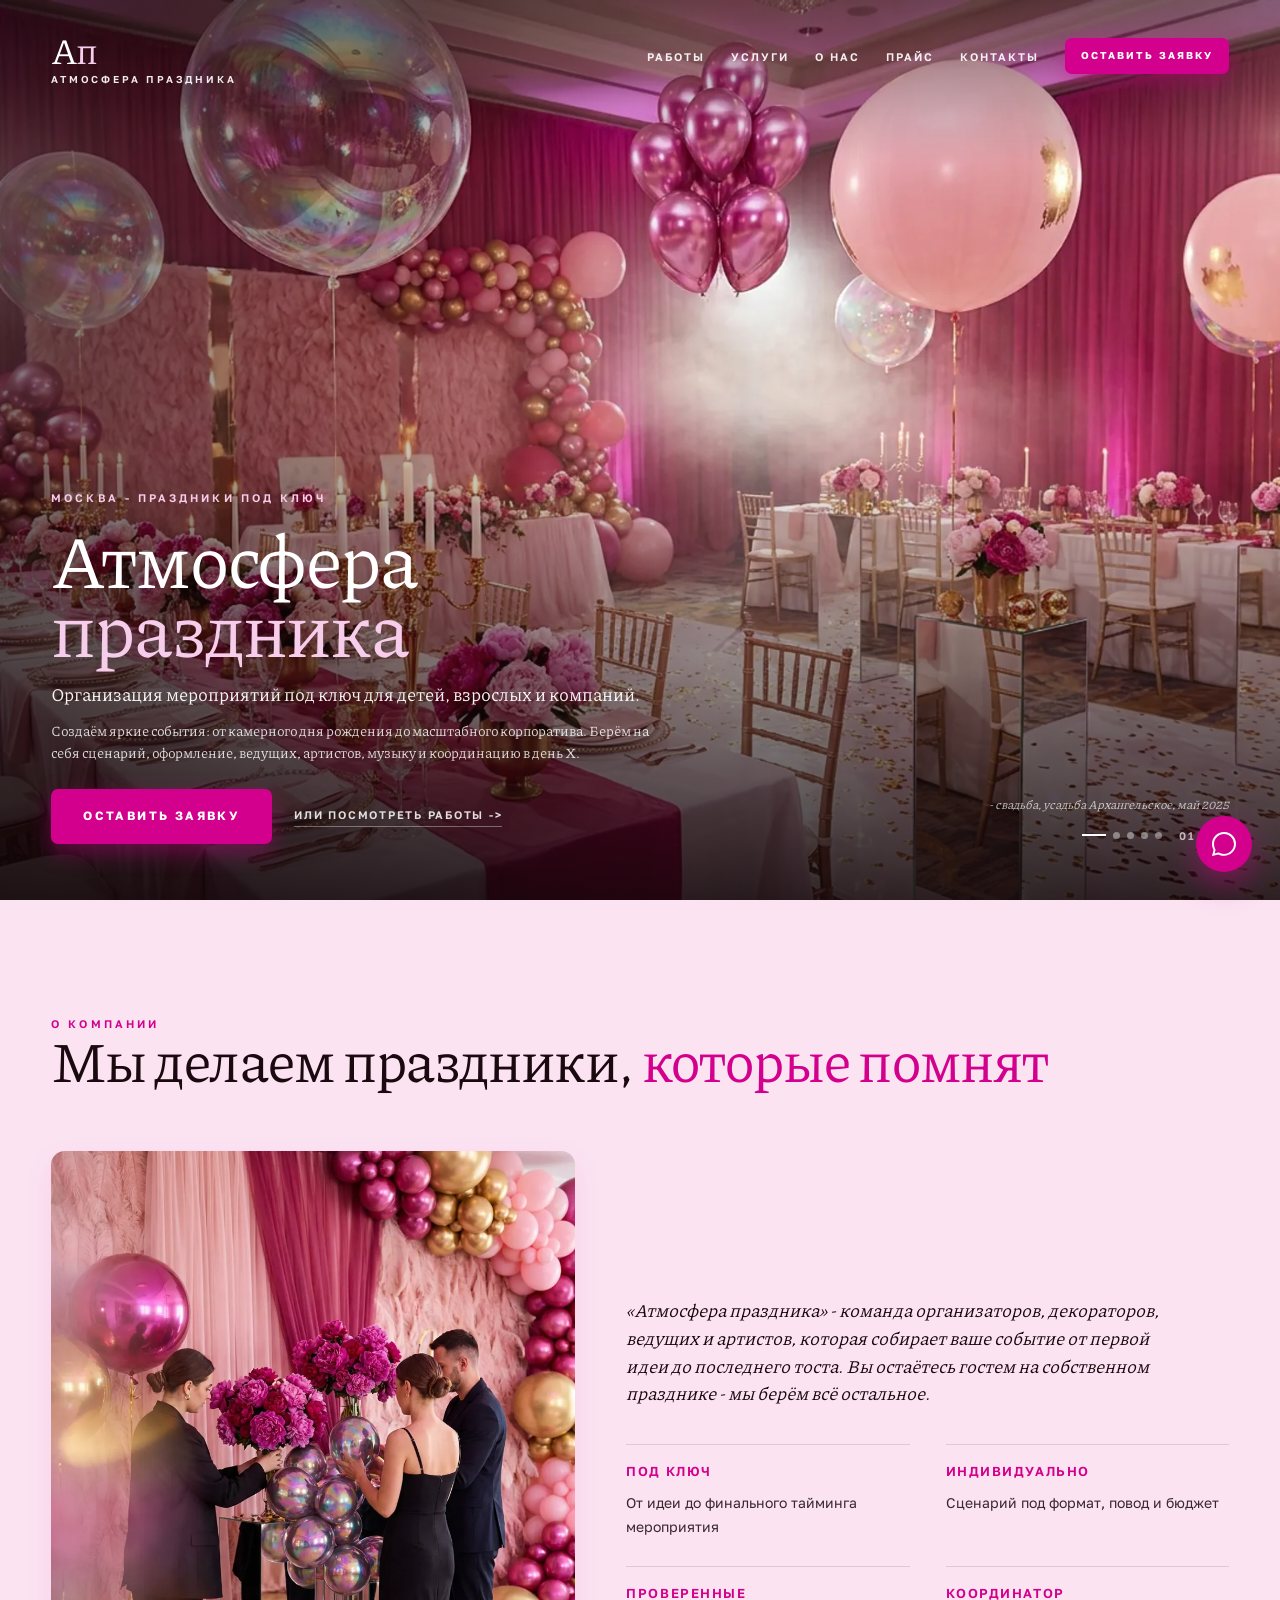
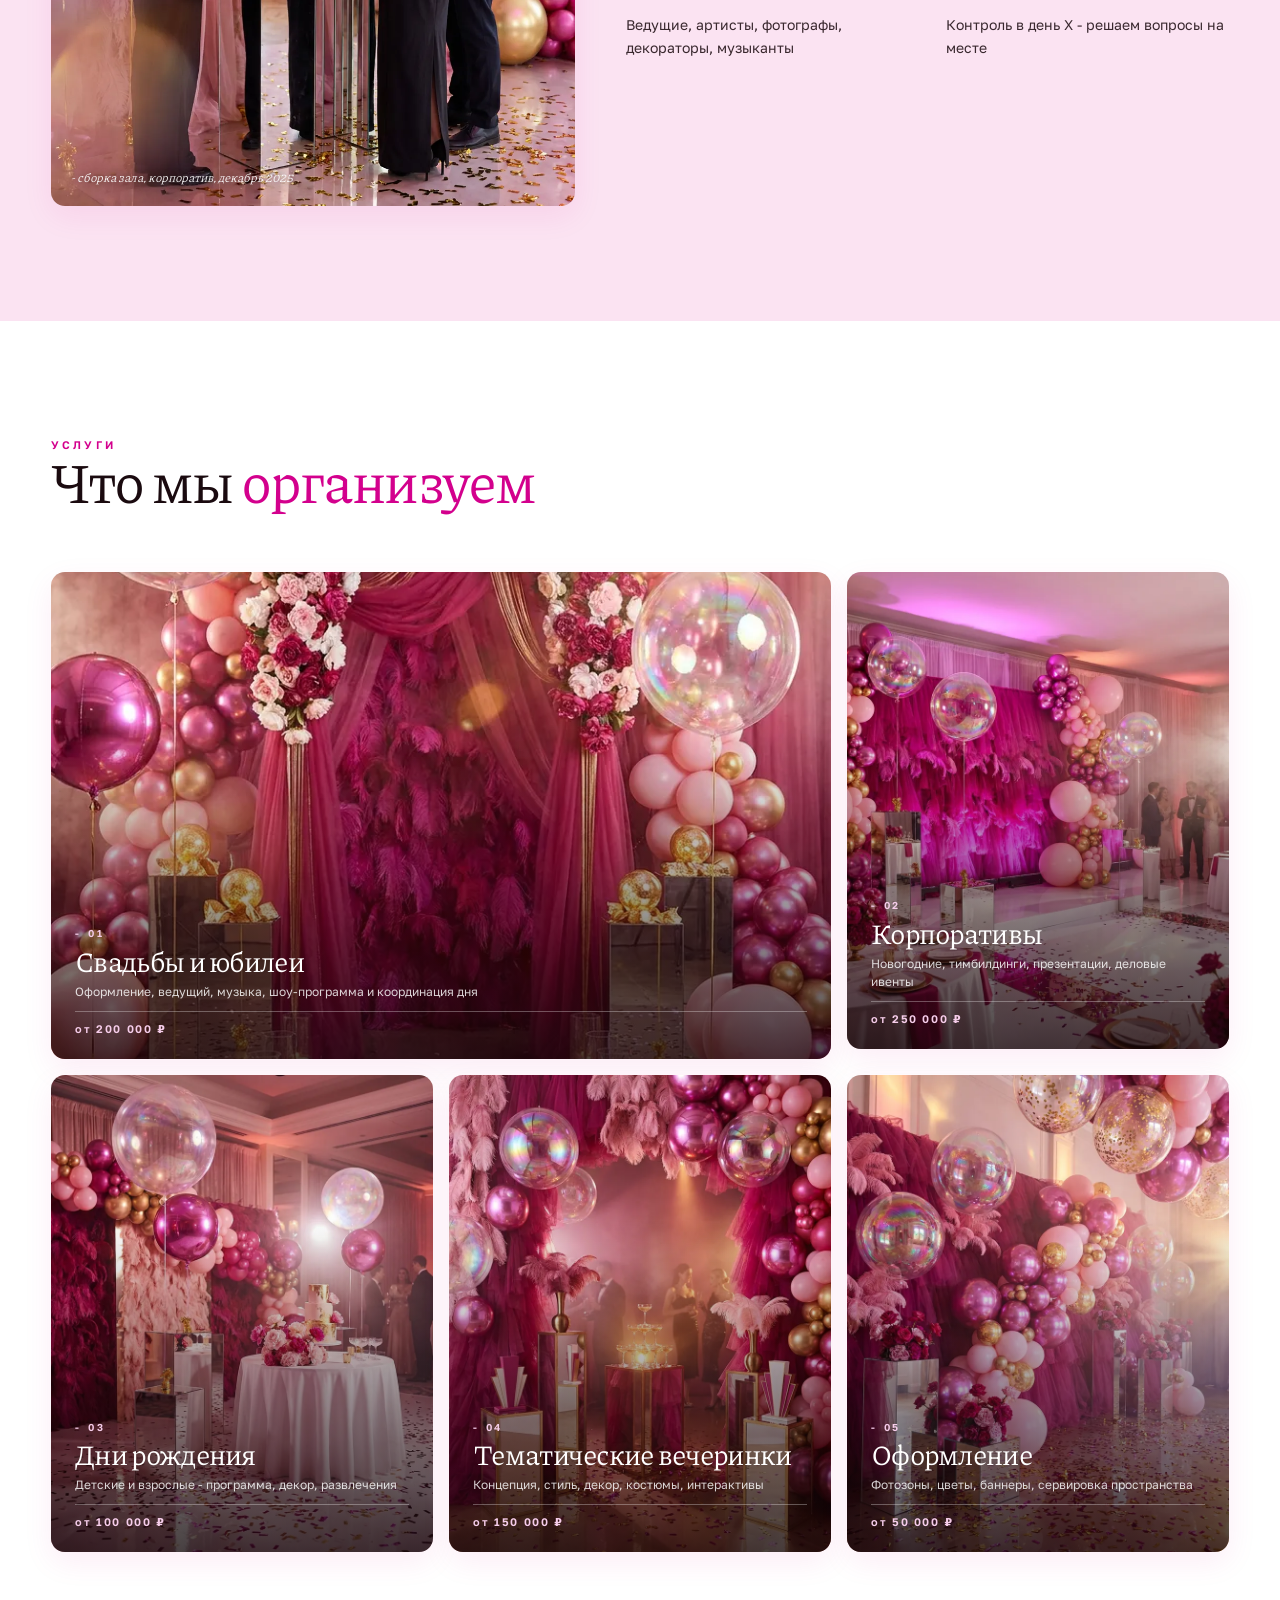
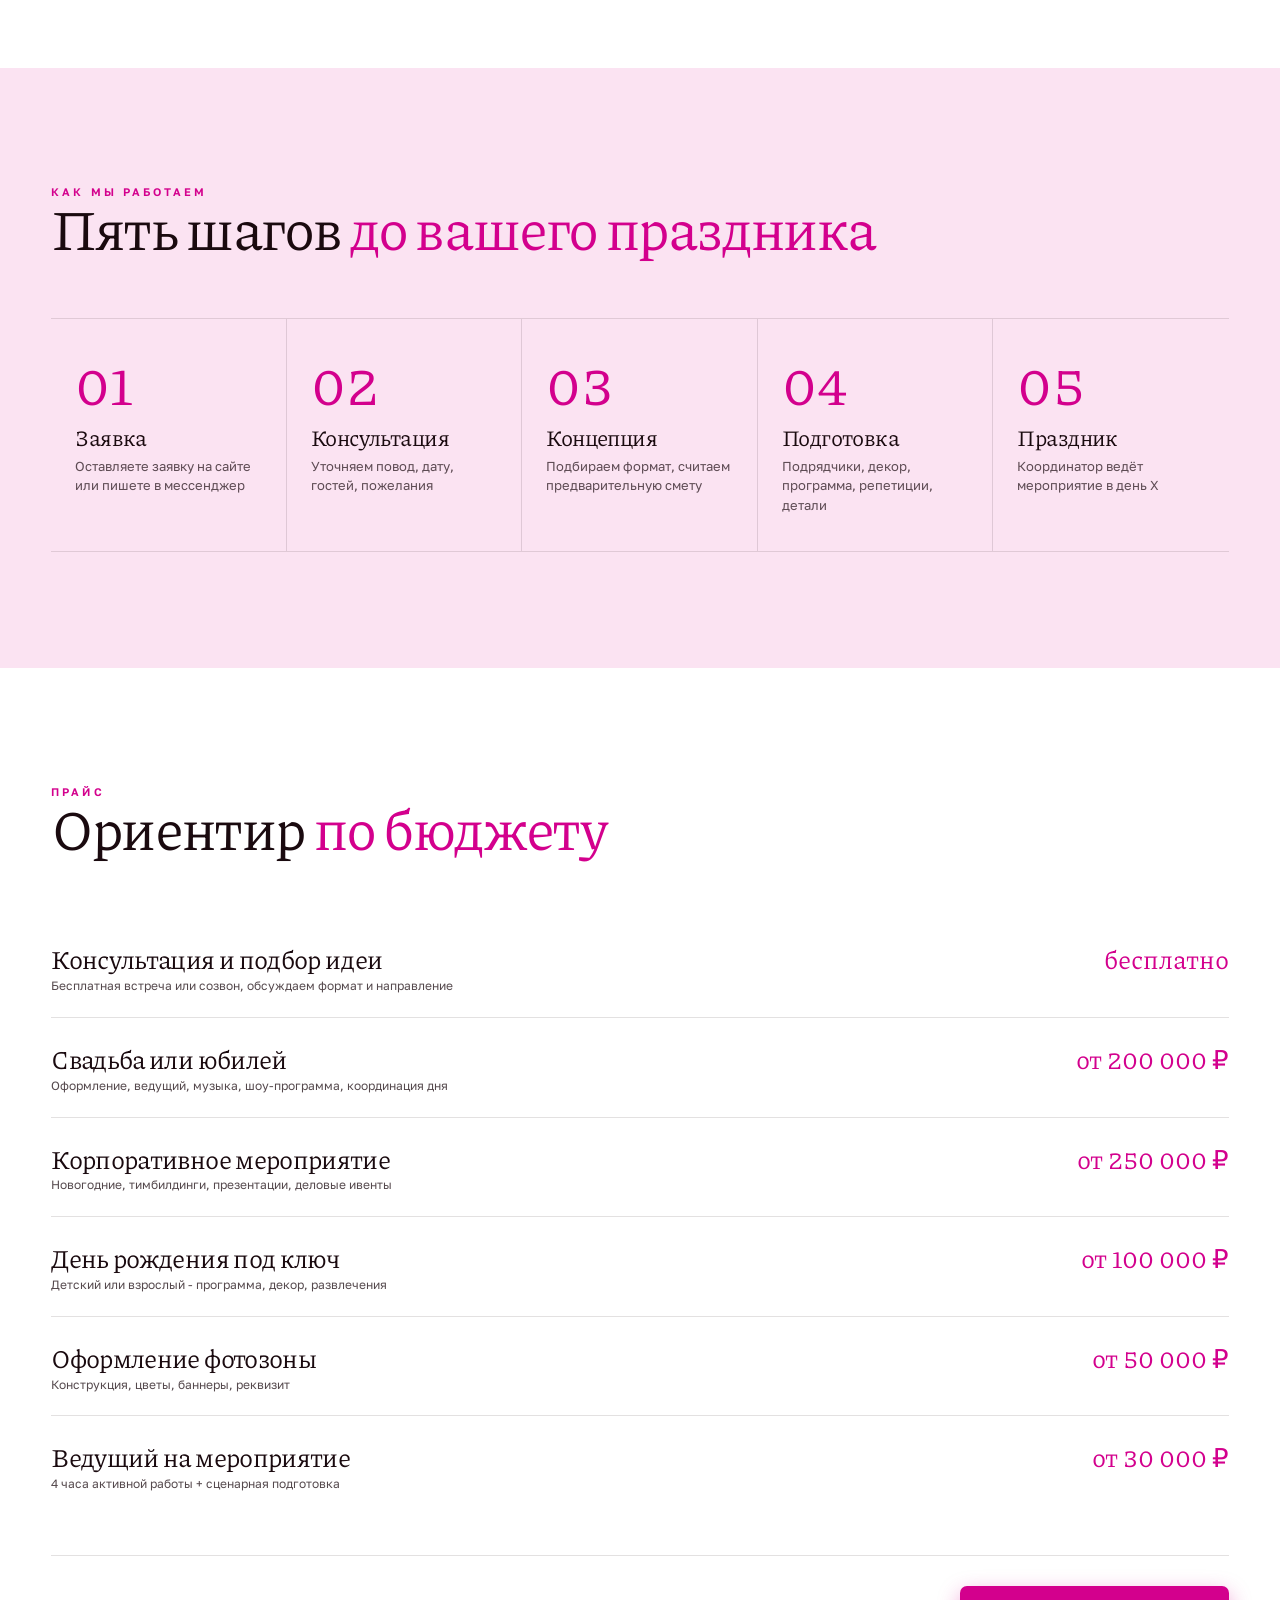
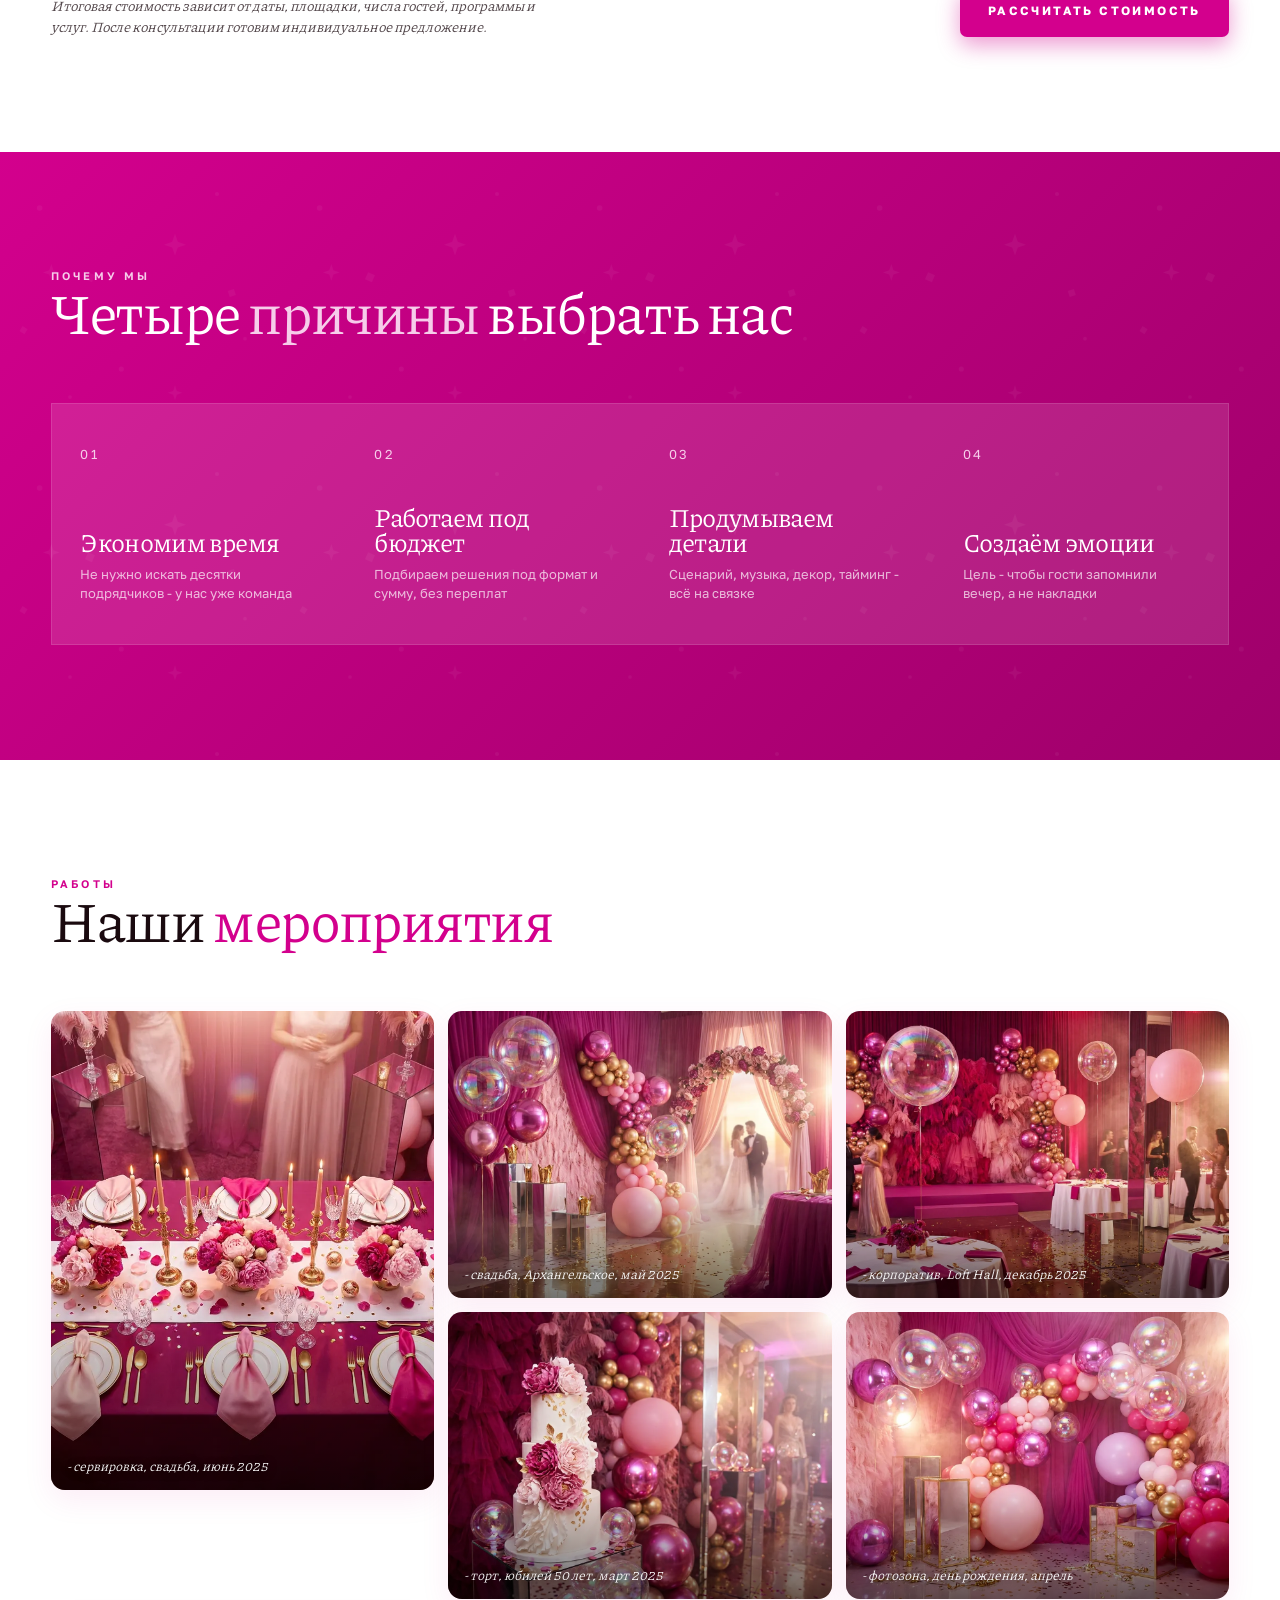
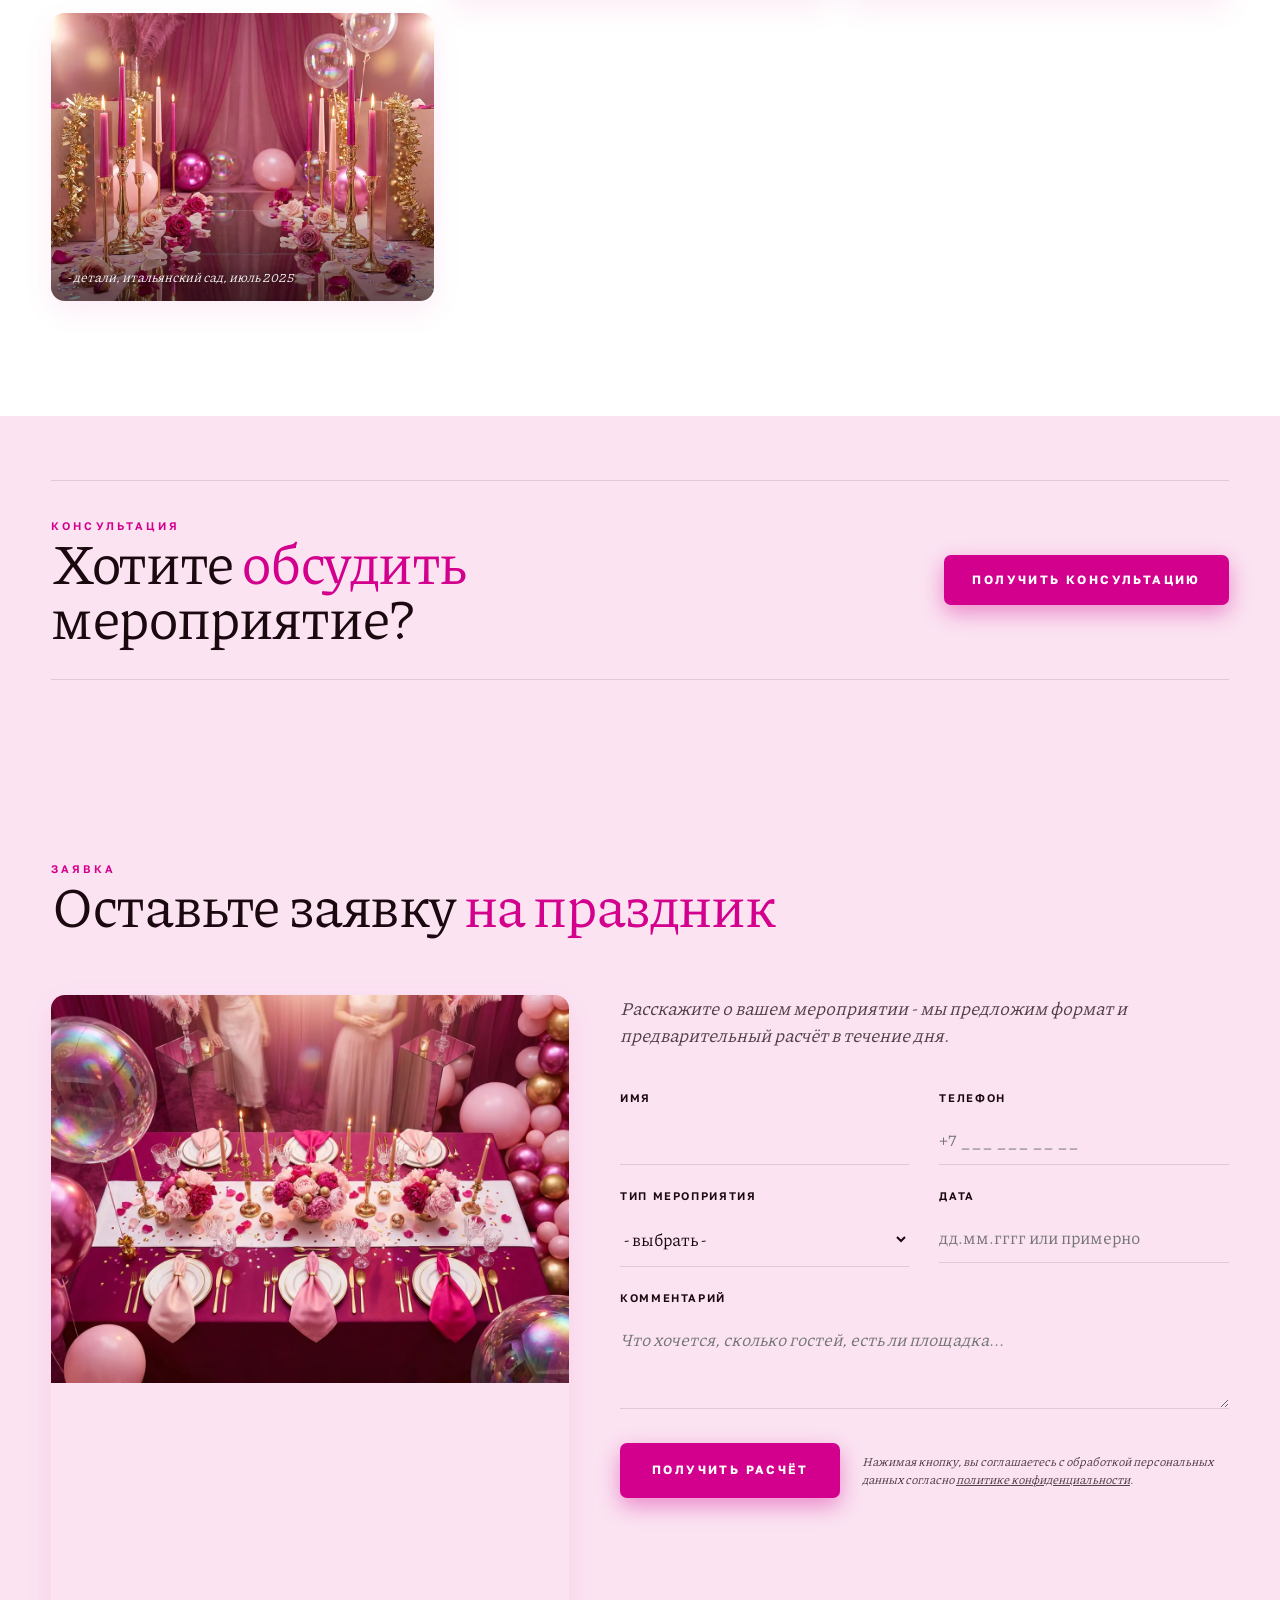
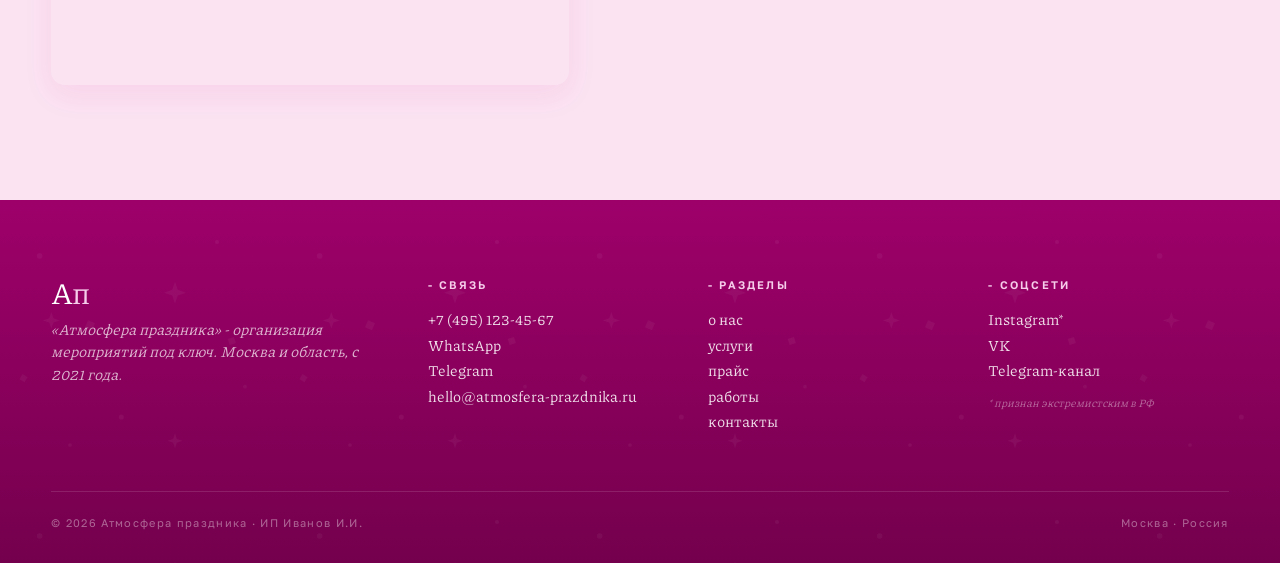
==== commit 39763e43: "превью: фото перегенерены в фирменном стиле ATMOSPHERA (маджента-глэм)" ====
--- a/index.html
+++ b/index.html
@@ -1,6 +1,7 @@
 <!DOCTYPE html>
 <html lang="ru">
-<head><meta name="robots" content="noindex,nofollow">
+<head>
+  <meta name="robots" content="noindex,nofollow">
   <meta charset="utf-8">
   <meta name="viewport" content="width=device-width, initial-scale=1, viewport-fit=cover">
   <title>Атмосфера праздника - организация мероприятий под ключ</title>
--- a/assets/css/styles.min.css
+++ b/assets/css/styles.min.css
@@ -1 +1 @@
-@font-face{font-family:Golos Text;font-style:normal;font-weight:400;font-display:swap;src:url(../fonts/golos-text-400-cyrillic.woff2)format("woff2");unicode-range:U+301,U+400-45F,U+490-491,U+4B0-4B1,U+2116}@font-face{font-family:Golos Text;font-style:normal;font-weight:400;font-display:swap;src:url(../fonts/golos-text-400-latin.woff2)format("woff2");unicode-range:U+??,U+131,U+152-153,U+2BB-2BC,U+2C6,U+2DA,U+2DC,U+304,U+308,U+329,U+2000-206F,U+20AC,U+2122,U+2191,U+2193,U+2212,U+2215,U+FEFF,U+FFFD}@font-face{font-family:Golos Text;font-style:normal;font-weight:500;font-display:swap;src:url(../fonts/golos-text-500-cyrillic.woff2)format("woff2");unicode-range:U+301,U+400-45F,U+490-491,U+4B0-4B1,U+2116}@font-face{font-family:Golos Text;font-style:normal;font-weight:500;font-display:swap;src:url(../fonts/golos-text-500-latin.woff2)format("woff2");unicode-range:U+??,U+131,U+152-153,U+2BB-2BC,U+2C6,U+2DA,U+2DC,U+304,U+308,U+329,U+2000-206F,U+20AC,U+2122,U+2191,U+2193,U+2212,U+2215,U+FEFF,U+FFFD}@font-face{font-family:Golos Text;font-style:normal;font-weight:600;font-display:swap;src:url(../fonts/golos-text-600-cyrillic.woff2)format("woff2");unicode-range:U+301,U+400-45F,U+490-491,U+4B0-4B1,U+2116}@font-face{font-family:Golos Text;font-style:normal;font-weight:600;font-display:swap;src:url(../fonts/golos-text-600-latin.woff2)format("woff2");unicode-range:U+??,U+131,U+152-153,U+2BB-2BC,U+2C6,U+2DA,U+2DC,U+304,U+308,U+329,U+2000-206F,U+20AC,U+2122,U+2191,U+2193,U+2212,U+2215,U+FEFF,U+FFFD}@font-face{font-family:Golos Text;font-style:normal;font-weight:700;font-display:swap;src:url(../fonts/golos-text-700-cyrillic.woff2)format("woff2");unicode-range:U+301,U+400-45F,U+490-491,U+4B0-4B1,U+2116}@font-face{font-family:Golos Text;font-style:normal;font-weight:700;font-display:swap;src:url(../fonts/golos-text-700-latin.woff2)format("woff2");unicode-range:U+??,U+131,U+152-153,U+2BB-2BC,U+2C6,U+2DA,U+2DC,U+304,U+308,U+329,U+2000-206F,U+20AC,U+2122,U+2191,U+2193,U+2212,U+2215,U+FEFF,U+FFFD}@font-face{font-family:Piazzolla;font-style:normal;font-weight:400;font-display:swap;src:url(../fonts/piazzolla-400-cyrillic.woff2)format("woff2");unicode-range:U+301,U+400-45F,U+490-491,U+4B0-4B1,U+2116}@font-face{font-family:Piazzolla;font-style:normal;font-weight:400;font-display:swap;src:url(../fonts/piazzolla-400-latin.woff2)format("woff2");unicode-range:U+??,U+131,U+152-153,U+2BB-2BC,U+2C6,U+2DA,U+2DC,U+304,U+308,U+329,U+2000-206F,U+20AC,U+2122,U+2191,U+2193,U+2212,U+2215,U+FEFF,U+FFFD}@font-face{font-family:Piazzolla;font-style:normal;font-weight:500;font-display:swap;src:url(../fonts/piazzolla-500-cyrillic.woff2)format("woff2");unicode-range:U+301,U+400-45F,U+490-491,U+4B0-4B1,U+2116}@font-face{font-family:Piazzolla;font-style:normal;font-weight:500;font-display:swap;src:url(../fonts/piazzolla-500-latin.woff2)format("woff2");unicode-range:U+??,U+131,U+152-153,U+2BB-2BC,U+2C6,U+2DA,U+2DC,U+304,U+308,U+329,U+2000-206F,U+20AC,U+2122,U+2191,U+2193,U+2212,U+2215,U+FEFF,U+FFFD}@font-face{font-family:Piazzolla;font-style:normal;font-weight:600;font-display:swap;src:url(../fonts/piazzolla-600-cyrillic.woff2)format("woff2");unicode-range:U+301,U+400-45F,U+490-491,U+4B0-4B1,U+2116}@font-face{font-family:Piazzolla;font-style:normal;font-weight:600;font-display:swap;src:url(../fonts/piazzolla-600-latin.woff2)format("woff2");unicode-range:U+??,U+131,U+152-153,U+2BB-2BC,U+2C6,U+2DA,U+2DC,U+304,U+308,U+329,U+2000-206F,U+20AC,U+2122,U+2191,U+2193,U+2212,U+2215,U+FEFF,U+FFFD}:root{--c-ink:#1a0a0f;--c-malina:#b0123c;--c-malina-dark:#8a0e2f;--c-malina-light:#f8c5d3;--c-cream:#fdf6f0;--c-cream-2:#f5e9df;--c-rose:#fbeef1;--c-line:#1a0a0f1f;--c-line-dark:#ffffff1f;--f-display:"Piazzolla", "Georgia", serif;--f-ui:"Golos Text", system-ui, sans-serif;--fz-h1:clamp(40px, 5.8vw, 88px);--fz-h2:clamp(32px, 4.4vw, 64px);--fz-h3:clamp(20px, 2vw, 28px);--fz-lead:clamp(15px, 1.4vw, 19px);--fz-body:15px;--fz-small:13px;--fz-eyebrow:11px;--gap-xs:8px;--gap-s:16px;--gap-m:24px;--gap-l:40px;--gap-xl:64px;--gap-section:clamp(64px, 9vw, 120px);--pad-side:clamp(20px, 4vw, 56px);--max-content:1440px;--shadow-cta:0 8px 22px #b0123c66;--shadow-card:0 4px 14px #1a0a0f14;--transition:.2s ease;--transition-slow:.6s ease}*,:before,:after{box-sizing:border-box;margin:0;padding:0}html{scroll-behavior:smooth;-webkit-font-smoothing:antialiased;-moz-osx-font-smoothing:grayscale}body{font-family:var(--f-ui);font-size:var(--fz-body);color:var(--c-ink);background:var(--c-cream);line-height:1.55;overflow-x:hidden}img,picture,video{max-width:100%;height:auto;display:block}button{font:inherit;cursor:pointer;color:inherit;background:0 0;border:0}a{color:inherit;text-decoration:none}ul,ol{list-style:none}h1,h2,h3,h4{font-family:var(--f-display);letter-spacing:-.025em;color:var(--c-ink);font-weight:400;line-height:.97}h1{font-size:var(--fz-h1);line-height:.93}h2{font-size:var(--fz-h2)}h3{font-size:var(--fz-h3)}em{color:var(--c-malina);font-style:normal}p{line-height:1.55}.eyebrow{font-family:var(--f-ui);font-weight:600;font-size:var(--fz-eyebrow);letter-spacing:.28em;text-transform:uppercase;color:var(--c-malina)}.btn{font-family:var(--f-ui);letter-spacing:.2em;text-transform:uppercase;transition:background var(--transition), transform var(--transition);padding:16px 28px;font-size:12px;font-weight:700;display:inline-block}.btn-main{background:var(--c-malina);color:#fff;box-shadow:var(--shadow-cta)}.btn-main:hover{background:var(--c-malina-dark);transform:translateY(-1px)}.btn-cream{background:var(--c-cream);color:var(--c-ink)}.btn-cream:hover{background:var(--c-cream-2)}.s{padding:var(--gap-section) var(--pad-side)}.s-head{justify-content:space-between;align-items:flex-end;gap:var(--gap-l);margin-bottom:var(--gap-xl);display:flex}.s-h2{max-width:720px}.visually-hidden{clip:rect(0,0,0,0);white-space:nowrap;border:0;width:1px;height:1px;margin:-1px;padding:0;position:absolute;overflow:hidden}.hero{color:#fff;min-height:100dvh;font-family:var(--f-display);position:relative;overflow:hidden}.hero-bg{transition:opacity var(--transition-slow);z-index:0;background-position:50% 35%;background-size:cover;position:absolute;inset:0}.hero:before{content:"";z-index:1;background:linear-gradient(#0f050873 0%,#0f050800 18% 50%,#0f0508d9 100%),linear-gradient(90deg,#0f05088c 0%,#0f050800 55%);position:absolute;inset:0}.mono{top:clamp(20px,3vw,32px);left:var(--pad-side);z-index:3;color:#fff;line-height:1;position:absolute}.mono-mark{font-family:var(--f-display);letter-spacing:-.04em;font-size:clamp(26px,3.2vw,36px);display:block}.mono-mark em{color:var(--c-malina-light)}.mono-name{font-family:var(--f-ui);letter-spacing:.28em;text-transform:uppercase;color:#ffffffeb;margin-top:6px;font-size:10px;font-weight:600;display:block}.topnav{top:clamp(24px,3vw,40px);right:var(--pad-side);z-index:3;font-family:var(--f-ui);letter-spacing:.18em;text-transform:uppercase;color:#ffffffeb;align-items:center;gap:clamp(16px,2.2vw,26px);font-size:11px;font-weight:600;display:flex;position:absolute}.topnav a:hover{color:var(--c-malina-light)}.btn-sm{padding:10px 16px;font-size:10px}.hamburger{flex-direction:column;gap:5px;padding:6px;display:none}.hamburger span{width:22px;height:1.5px;transition:transform var(--transition);background:#fff;display:block}.hero-content{bottom:clamp(40px,6vw,56px);left:var(--pad-side);z-index:3;max-width:min(56%,760px);position:absolute}.eyebrow-light{color:var(--c-malina-light);margin-bottom:18px}.hero h1{color:#fff;margin-bottom:20px}.hero h1 em{color:var(--c-malina-light)}.hero-sub{font-family:var(--f-display);font-style:normal;font-weight:400;font-size:var(--fz-lead);color:#fffffff2;max-width:92%;margin-bottom:14px;line-height:1.35}.hero-desc{color:#ffffffd1;max-width:85%;margin-bottom:26px;font-size:14px;line-height:1.55}.hero-cta{flex-wrap:wrap;align-items:center;gap:clamp(16px,2vw,22px);display:flex}.hero-cta .btn-main{padding:18px 32px;font-size:12px}.hero-link{font-family:var(--f-ui);letter-spacing:.16em;text-transform:uppercase;color:#ffffffd9;border-bottom:1px solid #ffffff59;padding-bottom:3px;font-size:11px;font-weight:600}.hero-link:hover{color:#fff;border-bottom-color:#fff}.hero-meta{bottom:clamp(40px,6vw,56px);right:var(--pad-side);z-index:3;color:#ffffffb3;text-align:right;position:absolute}.hero-cap{font-family:var(--f-display);margin-bottom:12px;font-size:12px;font-style:italic}.hero-dots{justify-content:flex-end;align-items:center;gap:7px;display:flex}.hero-dots .d{cursor:pointer;width:7px;height:7px;transition:width var(--transition), background var(--transition);background:#fff6;border-radius:50%;padding:0}.hero-dots .d.active{background:#fff;border-radius:0;width:24px;height:2px}.hero-dots .counter{font-family:var(--f-ui);letter-spacing:.15em;color:#ffffffb3;margin-left:10px;font-size:11px;font-weight:600}.about{background:var(--c-cream)}.about-grid{grid-template-columns:1fr 1.15fr;align-items:center;gap:clamp(28px,4vw,60px);display:grid}.about-photo{aspect-ratio:4/5;position:relative;overflow:hidden}.about-photo img{object-fit:cover;width:100%;height:100%}.about-photo figcaption{font-family:var(--f-display);color:#ffffffe0;text-shadow:0 1px 8px #00000080;font-size:12px;font-style:italic;position:absolute;bottom:18px;left:20px}.about-lead{font-family:var(--f-display);font-style:italic;font-weight:400;font-size:var(--fz-lead);color:var(--c-ink);max-width:92%;margin-bottom:36px;line-height:1.55}.features{grid-template-columns:1fr 1fr;gap:28px 36px;display:grid}.features li{border-top:1px solid var(--c-line);padding-top:16px}.features li strong{font-family:var(--f-ui);letter-spacing:.12em;text-transform:uppercase;color:var(--c-malina);margin-bottom:10px;font-size:13px;font-weight:600;display:block}.features li span{color:var(--c-ink);opacity:.86;font-size:14px;line-height:1.55}.services{background:#fff}.svc-grid{grid-template-columns:repeat(3,1fr);gap:16px;display:grid}.svc{aspect-ratio:4/5;color:#fff;display:block;position:relative;overflow:hidden}.svc-wide{aspect-ratio:8/5;grid-column:span 2}.svc picture,.svc img{object-fit:cover;width:100%;height:100%;transition:transform .6s;position:absolute;inset:0}.svc:hover img{transform:scale(1.04)}.svc:after{content:"";background:linear-gradient(#0f050800 30%,#0f0508bf 100%);position:absolute;inset:0}.svc-body{z-index:2;position:absolute;bottom:22px;left:24px;right:24px}.svc-num{font-family:var(--f-ui);letter-spacing:.28em;text-transform:uppercase;color:var(--c-malina-light);margin-bottom:6px;font-size:10px;font-weight:600}.svc h3{color:#fff;margin-bottom:8px;font-size:clamp(22px,2.2vw,28px)}.svc-desc{color:#ffffffd1;font-size:12px;line-height:1.5}.svc-price{font-family:var(--f-ui);letter-spacing:.15em;color:var(--c-malina-light);border-top:1px solid #ffffff4d;margin-top:10px;padding-top:8px;font-size:11px;font-weight:600;display:block}.process{background:var(--c-rose)}.steps{border-top:1px solid var(--c-line);border-bottom:1px solid var(--c-line);grid-template-columns:repeat(5,1fr);display:grid}.step{border-right:1px solid var(--c-line);padding:36px 24px}.step:last-child{border-right:0}.step-num{font-family:var(--f-display);color:var(--c-malina);margin-bottom:16px;font-size:clamp(40px,4.5vw,56px);line-height:1}.step h3{margin-bottom:8px;font-size:clamp(18px,1.8vw,22px)}.step-desc{color:#1a0a0fb3;font-size:13px;line-height:1.5}.price{background:var(--c-cream)}.price-table{width:100%}.price-row{border-bottom:1px solid var(--c-line);grid-template-columns:1fr auto;align-items:baseline;gap:24px;padding:22px 0;display:grid}.price-row:last-child{border-bottom:0}.price-name h3{color:var(--c-ink);margin-bottom:6px;font-size:clamp(20px,2vw,26px)}.price-name p{color:#1a0a0fbd;max-width:540px;font-size:12px;line-height:1.4}.price-amount{font-family:var(--f-display);color:var(--c-malina);white-space:nowrap;font-size:clamp(20px,2vw,26px);font-weight:400}.price-foot{border-top:1px solid var(--c-line);flex-wrap:wrap;justify-content:space-between;align-items:end;gap:30px;margin-top:40px;padding-top:30px;display:flex}.price-note{font-family:var(--f-display);color:#1a0a0fbd;max-width:520px;font-size:14px;font-style:italic;line-height:1.5}.why{background:var(--c-ink);color:#fff}.why .eyebrow{color:var(--c-malina-light)}.why h2{color:#fff}.why h2 em{color:var(--c-malina-light)}.why-grid{background:var(--c-line-dark);border:1px solid var(--c-line-dark);grid-template-columns:repeat(4,1fr);gap:1px;display:grid}.why-cell{background:var(--c-ink);flex-direction:column;justify-content:space-between;min-height:240px;padding:40px 28px;display:flex}.why-num{font-family:var(--f-ui);letter-spacing:.2em;color:var(--c-malina-light);font-size:13px;font-weight:400}.why-cell h3{color:#fff;margin-bottom:10px;font-size:clamp(20px,2vw,26px)}.why-desc{color:#ffffffb3;font-size:13px;line-height:1.5}.gallery{background:#fff}.gal-grid{grid-template-columns:repeat(3,1fr);grid-auto-rows:1fr;gap:14px;display:grid}.gal{aspect-ratio:4/3;cursor:pointer;padding:0;display:block;position:relative;overflow:hidden}.gal-tall{aspect-ratio:4/5;grid-row:span 2}.gal picture,.gal img{object-fit:cover;width:100%;height:100%;transition:transform .5s;position:absolute;inset:0}.gal:hover img{transform:scale(1.04)}.gal:after{content:"";pointer-events:none;background:linear-gradient(#0000 60%,#0000008c 100%);position:absolute;inset:0}.gal-cap{z-index:2;color:#ffffffeb;font-family:var(--f-display);text-shadow:0 1px 8px #0009;text-align:left;font-size:13px;font-style:italic;position:absolute;bottom:14px;left:16px;right:16px}.cta-mid{background:var(--c-cream);padding-top:64px;padding-bottom:64px}.cta-mid-inner{justify-content:space-between;align-items:center;gap:var(--gap-l);border-top:1px solid var(--c-line);border-bottom:1px solid var(--c-line);flex-wrap:wrap;padding:36px 0;display:flex}.cta-mid h2{max-width:600px}.form{background:var(--c-cream-2)}.form-grid{grid-template-columns:.85fr 1fr;align-items:start;gap:clamp(28px,4vw,56px);display:grid}.form-photo{aspect-ratio:3/4;overflow:hidden}.form-photo img{object-fit:cover;width:100%;height:100%}.form-lead{font-family:var(--f-display);font-style:italic;font-size:var(--fz-lead);color:#1a0a0fbf;margin-bottom:40px;line-height:1.5}.form-body label{font-family:var(--f-ui);letter-spacing:.15em;text-transform:uppercase;color:var(--c-ink);font-size:11px;font-weight:600;display:block}.form-body label>span{margin-bottom:8px;display:block}.form-body input,.form-body textarea,.form-body select{border:0;border-bottom:1px solid var(--c-line);width:100%;font-family:var(--f-display);color:var(--c-ink);transition:border-color var(--transition);background:0 0;outline:none;padding:14px 0;font-size:17px;font-weight:400;line-height:1.3}.form-body input:focus,.form-body textarea:focus,.form-body select:focus{border-bottom-color:var(--c-malina)}.form-body textarea{resize:vertical;min-height:60px;font-style:italic}.form-row{grid-template-columns:1fr 1fr;gap:30px;margin-bottom:22px;display:grid}.form-comment{margin-bottom:28px;display:block}.cf-turnstile{min-height:65px;margin-bottom:24px}.form-cta{flex-wrap:wrap;align-items:center;gap:22px;margin-top:30px;display:flex}.form-cta .btn-main{padding:18px 32px;font-size:12px}.form-note{font-family:var(--f-display);color:#1a0a0fbd;flex:1;min-width:240px;font-size:12px;font-style:italic;line-height:1.5}.form-note a{text-decoration:underline}.form-status{margin-top:18px;font-size:14px}.form-status.ok{color:var(--c-malina)}.form-status.err{color:#c0392b}.foot{background:var(--c-ink);color:#ffffffc7;padding:80px var(--pad-side) 32px}.foot-grid{gap:var(--gap-l);border-bottom:1px solid var(--c-line-dark);grid-template-columns:1.4fr 1fr 1fr 1fr;padding-bottom:56px;display:grid}.foot-mono{font-family:var(--f-display);color:#fff;letter-spacing:-.04em;margin-bottom:12px;font-size:30px;line-height:.85}.foot-mono em{color:var(--c-malina-light)}.foot-tag{font-family:var(--f-display);color:#ffffffb3;max-width:320px;font-size:15px;font-style:italic;line-height:1.5}.foot-col h4{font-family:var(--f-ui);letter-spacing:.2em;text-transform:uppercase;color:var(--c-malina-light);margin-bottom:16px;font-size:11px;font-weight:600}.foot-col a{font-family:var(--f-display);color:#ffffffdb;font-size:15px;line-height:1.7;display:block}.foot-col a:hover{color:#fff}.foot-disclaimer{font-family:var(--f-display);color:#fff6;margin-top:10px;font-size:11px;font-style:italic}.foot-bottom{font-family:var(--f-ui);letter-spacing:.12em;color:#fff6;justify-content:space-between;padding-top:22px;font-size:11px;display:flex}.floater{z-index:99;background:var(--c-malina);color:#fff;width:56px;height:56px;transition:transform var(--transition);border-radius:50%;justify-content:center;align-items:center;display:flex;position:fixed;bottom:28px;right:28px;box-shadow:0 12px 30px #b0123c73}.floater:hover{background:var(--c-malina-dark);transform:translateY(-2px)}.lb-overlay{z-index:1000;background:#0f0508eb;justify-content:center;align-items:center;padding:40px 60px;display:none;position:fixed;inset:0}.lb-overlay.open{display:flex}.lb-img{object-fit:contain;max-width:100%;max-height:85vh}.lb-close,.lb-prev,.lb-next{color:#fff;cursor:pointer;font-size:32px;font-family:var(--f-ui);opacity:.7;transition:opacity var(--transition);background:0 0;padding:8px 14px;position:absolute}.lb-close:hover,.lb-prev:hover,.lb-next:hover{opacity:1}.lb-close{top:24px;right:24px}.lb-prev{font-size:48px;top:50%;left:24px;transform:translateY(-50%)}.lb-next{font-size:48px;top:50%;right:24px;transform:translateY(-50%)}.lb-cap{color:#ffffffd9;font-family:var(--f-display);text-align:center;font-size:14px;font-style:italic;position:absolute;bottom:24px;left:50%;transform:translate(-50%)}@media (width<=1023px){.about-grid{grid-template-columns:1fr}.about-photo{max-width:480px}.svc-grid{grid-template-columns:repeat(2,1fr)}.svc-wide{aspect-ratio:8/5;grid-column:span 2}.steps{grid-template-columns:repeat(2,1fr)}.step{border-bottom:1px solid var(--c-line)}.step:nth-last-child(-n+2){border-bottom:0}.step:nth-child(2n){border-right:0}.why-grid,.gal-grid{grid-template-columns:repeat(2,1fr)}.gal-tall{grid-row:span 2}.form-grid{grid-template-columns:1fr}.form-photo{aspect-ratio:4/3;max-width:480px}.foot-grid{grid-template-columns:1fr 1fr;gap:36px}}@media (width<=767px){.hero{min-height:100vh}.topnav{gap:0}.topnav a:not(.btn),.topnav .btn{display:none}.hamburger{display:flex}.topnav.open{z-index:50;background:var(--c-ink);flex-direction:column;justify-content:center;align-items:center;gap:24px;padding:40px;position:fixed;inset:0}.topnav.open a:not(.btn){color:#fff;font-size:16px;display:block}.topnav.open .btn{margin-top:20px;display:inline-block}.hero-content{max-width:88%;bottom:100px}.hero-cta{flex-direction:column;align-items:flex-start}.hero-meta{display:none}.s-head{align-items:flex-start;gap:var(--gap-m);flex-direction:column}.svc-grid{grid-template-columns:1fr}.svc-wide{aspect-ratio:4/5;grid-column:auto}.steps{grid-template-columns:1fr}.step{border-right:0;border-bottom:1px solid var(--c-line)}.step:last-child{border-bottom:0}.why-grid,.gal-grid{grid-template-columns:1fr}.gal,.gal-tall{aspect-ratio:4/3;grid-row:auto}.price-row{grid-template-columns:1fr;gap:8px}.price-amount{font-size:22px}.price-foot{flex-direction:column;align-items:stretch}.form-row{grid-template-columns:1fr}.foot-grid{grid-template-columns:1fr;gap:36px;padding-bottom:36px}.foot-bottom{flex-direction:column;align-items:flex-start;gap:8px}.foot{padding-top:56px}.floater{width:48px;height:48px;bottom:18px;right:18px}.lb-overlay{padding:20px}.lb-prev,.lb-next{padding:4px 8px;font-size:32px}}+@font-face{font-family:Golos Text;font-style:normal;font-weight:400;font-display:swap;src:url(../fonts/golos-text-400-cyrillic.woff2)format("woff2");unicode-range:U+301,U+400-45F,U+490-491,U+4B0-4B1,U+2116}@font-face{font-family:Golos Text;font-style:normal;font-weight:400;font-display:swap;src:url(../fonts/golos-text-400-latin.woff2)format("woff2");unicode-range:U+??,U+131,U+152-153,U+2BB-2BC,U+2C6,U+2DA,U+2DC,U+304,U+308,U+329,U+2000-206F,U+20AC,U+2122,U+2191,U+2193,U+2212,U+2215,U+FEFF,U+FFFD}@font-face{font-family:Golos Text;font-style:normal;font-weight:500;font-display:swap;src:url(../fonts/golos-text-500-cyrillic.woff2)format("woff2");unicode-range:U+301,U+400-45F,U+490-491,U+4B0-4B1,U+2116}@font-face{font-family:Golos Text;font-style:normal;font-weight:500;font-display:swap;src:url(../fonts/golos-text-500-latin.woff2)format("woff2");unicode-range:U+??,U+131,U+152-153,U+2BB-2BC,U+2C6,U+2DA,U+2DC,U+304,U+308,U+329,U+2000-206F,U+20AC,U+2122,U+2191,U+2193,U+2212,U+2215,U+FEFF,U+FFFD}@font-face{font-family:Golos Text;font-style:normal;font-weight:600;font-display:swap;src:url(../fonts/golos-text-600-cyrillic.woff2)format("woff2");unicode-range:U+301,U+400-45F,U+490-491,U+4B0-4B1,U+2116}@font-face{font-family:Golos Text;font-style:normal;font-weight:600;font-display:swap;src:url(../fonts/golos-text-600-latin.woff2)format("woff2");unicode-range:U+??,U+131,U+152-153,U+2BB-2BC,U+2C6,U+2DA,U+2DC,U+304,U+308,U+329,U+2000-206F,U+20AC,U+2122,U+2191,U+2193,U+2212,U+2215,U+FEFF,U+FFFD}@font-face{font-family:Golos Text;font-style:normal;font-weight:700;font-display:swap;src:url(../fonts/golos-text-700-cyrillic.woff2)format("woff2");unicode-range:U+301,U+400-45F,U+490-491,U+4B0-4B1,U+2116}@font-face{font-family:Golos Text;font-style:normal;font-weight:700;font-display:swap;src:url(../fonts/golos-text-700-latin.woff2)format("woff2");unicode-range:U+??,U+131,U+152-153,U+2BB-2BC,U+2C6,U+2DA,U+2DC,U+304,U+308,U+329,U+2000-206F,U+20AC,U+2122,U+2191,U+2193,U+2212,U+2215,U+FEFF,U+FFFD}@font-face{font-family:Piazzolla;font-style:normal;font-weight:400;font-display:swap;src:url(../fonts/piazzolla-400-cyrillic.woff2)format("woff2");unicode-range:U+301,U+400-45F,U+490-491,U+4B0-4B1,U+2116}@font-face{font-family:Piazzolla;font-style:normal;font-weight:400;font-display:swap;src:url(../fonts/piazzolla-400-latin.woff2)format("woff2");unicode-range:U+??,U+131,U+152-153,U+2BB-2BC,U+2C6,U+2DA,U+2DC,U+304,U+308,U+329,U+2000-206F,U+20AC,U+2122,U+2191,U+2193,U+2212,U+2215,U+FEFF,U+FFFD}@font-face{font-family:Piazzolla;font-style:normal;font-weight:500;font-display:swap;src:url(../fonts/piazzolla-500-cyrillic.woff2)format("woff2");unicode-range:U+301,U+400-45F,U+490-491,U+4B0-4B1,U+2116}@font-face{font-family:Piazzolla;font-style:normal;font-weight:500;font-display:swap;src:url(../fonts/piazzolla-500-latin.woff2)format("woff2");unicode-range:U+??,U+131,U+152-153,U+2BB-2BC,U+2C6,U+2DA,U+2DC,U+304,U+308,U+329,U+2000-206F,U+20AC,U+2122,U+2191,U+2193,U+2212,U+2215,U+FEFF,U+FFFD}@font-face{font-family:Piazzolla;font-style:normal;font-weight:600;font-display:swap;src:url(../fonts/piazzolla-600-cyrillic.woff2)format("woff2");unicode-range:U+301,U+400-45F,U+490-491,U+4B0-4B1,U+2116}@font-face{font-family:Piazzolla;font-style:normal;font-weight:600;font-display:swap;src:url(../fonts/piazzolla-600-latin.woff2)format("woff2");unicode-range:U+??,U+131,U+152-153,U+2BB-2BC,U+2C6,U+2DA,U+2DC,U+304,U+308,U+329,U+2000-206F,U+20AC,U+2122,U+2191,U+2193,U+2212,U+2215,U+FEFF,U+FFFD}:root{--c-ink:#1a0a0f;--c-malina:#d3008d;--c-malina-dark:#9e006a;--c-malina-light:#f6cdea;--c-cream:#fff;--c-cream-2:#fbe3f2;--c-rose:#fbe3f2;--c-line:#1a0a0f1f;--c-line-dark:#ffffff1f;--f-display:"Piazzolla", "Georgia", serif;--f-ui:"Golos Text", system-ui, sans-serif;--fz-h1:clamp(40px, 5.8vw, 88px);--fz-h2:clamp(32px, 4.4vw, 64px);--fz-h3:clamp(20px, 2vw, 28px);--fz-lead:clamp(15px, 1.4vw, 19px);--fz-body:15px;--fz-small:13px;--fz-eyebrow:11px;--gap-xs:8px;--gap-s:16px;--gap-m:24px;--gap-l:40px;--gap-xl:64px;--gap-section:clamp(64px, 9vw, 120px);--pad-side:clamp(20px, 4vw, 56px);--max-content:1440px;--shadow-cta:0 8px 22px #d3008d66;--shadow-card:0 4px 14px #1a0a0f14;--shadow-soft:0 10px 30px #d3008d14;--radius-card:14px;--radius-input:9px;--radius-btn:7px;--transition:.2s ease;--transition-slow:.6s ease}*,:before,:after{box-sizing:border-box;margin:0;padding:0}html{scroll-behavior:smooth;-webkit-font-smoothing:antialiased;-moz-osx-font-smoothing:grayscale}body{font-family:var(--f-ui);font-size:var(--fz-body);color:var(--c-ink);background:var(--c-cream);line-height:1.55;overflow-x:hidden}img,picture,video{max-width:100%;height:auto;display:block}button{font:inherit;cursor:pointer;color:inherit;background:0 0;border:0}a{color:inherit;text-decoration:none}ul,ol{list-style:none}h1,h2,h3,h4{font-family:var(--f-display);letter-spacing:-.025em;color:var(--c-ink);font-weight:400;line-height:.97}h1{font-size:var(--fz-h1);line-height:.93}h2{font-size:var(--fz-h2)}h3{font-size:var(--fz-h3)}em{color:var(--c-malina);font-style:normal}p{line-height:1.55}.eyebrow{font-family:var(--f-ui);font-weight:600;font-size:var(--fz-eyebrow);letter-spacing:.28em;text-transform:uppercase;color:var(--c-malina)}.btn{border-radius:var(--radius-btn);font-family:var(--f-ui);letter-spacing:.2em;text-transform:uppercase;transition:background var(--transition), transform var(--transition);padding:16px 28px;font-size:12px;font-weight:700;display:inline-block}.btn-main{background:var(--c-malina);color:#fff;box-shadow:var(--shadow-cta)}.btn-main:hover{background:var(--c-malina-dark);transform:translateY(-1px)}.btn-cream{background:var(--c-cream);color:var(--c-ink)}.btn-cream:hover{background:var(--c-cream-2)}.s{padding:var(--gap-section) var(--pad-side)}.s-head{justify-content:space-between;align-items:flex-end;gap:var(--gap-l);margin-bottom:var(--gap-xl);display:flex}.s-h2{max-width:720px}.visually-hidden{clip:rect(0,0,0,0);white-space:nowrap;border:0;width:1px;height:1px;margin:-1px;padding:0;position:absolute;overflow:hidden}.hero{color:#fff;min-height:100dvh;font-family:var(--f-display);position:relative;overflow:hidden}.hero-bg{transition:opacity var(--transition-slow);z-index:0;background-position:50% 35%;background-size:cover;position:absolute;inset:0}.hero:before{content:"";z-index:1;background:linear-gradient(#0f050873 0%,#0f050800 18% 50%,#0f0508d9 100%),linear-gradient(90deg,#0f05088c 0%,#0f050800 55%);position:absolute;inset:0}.mono{top:clamp(20px,3vw,32px);left:var(--pad-side);z-index:3;color:#fff;line-height:1;position:absolute}.mono-mark{font-family:var(--f-display);letter-spacing:-.04em;font-size:clamp(26px,3.2vw,36px);display:block}.mono-mark em{color:var(--c-malina-light)}.mono-name{font-family:var(--f-ui);letter-spacing:.28em;text-transform:uppercase;color:#ffffffeb;margin-top:6px;font-size:10px;font-weight:600;display:block}.topnav{top:clamp(24px,3vw,40px);right:var(--pad-side);z-index:3;font-family:var(--f-ui);letter-spacing:.18em;text-transform:uppercase;color:#ffffffeb;align-items:center;gap:clamp(16px,2.2vw,26px);font-size:11px;font-weight:600;display:flex;position:absolute}.topnav a:hover{color:var(--c-malina-light)}.btn-sm{padding:10px 16px;font-size:10px}.hamburger{flex-direction:column;gap:5px;padding:6px;display:none}.hamburger span{width:22px;height:1.5px;transition:transform var(--transition);background:#fff;display:block}.hero-content{bottom:clamp(40px,6vw,56px);left:var(--pad-side);z-index:3;max-width:min(56%,760px);position:absolute}.eyebrow-light{color:var(--c-malina-light);margin-bottom:18px}.hero h1{color:#fff;margin-bottom:20px}.hero h1 em{color:var(--c-malina-light)}.hero-sub{font-family:var(--f-display);font-style:normal;font-weight:400;font-size:var(--fz-lead);color:#fffffff2;max-width:92%;margin-bottom:14px;line-height:1.35}.hero-desc{color:#ffffffd1;max-width:85%;margin-bottom:26px;font-size:14px;line-height:1.55}.hero-cta{flex-wrap:wrap;align-items:center;gap:clamp(16px,2vw,22px);display:flex}.hero-cta .btn-main{padding:18px 32px;font-size:12px}.hero-link{font-family:var(--f-ui);letter-spacing:.16em;text-transform:uppercase;color:#ffffffd9;border-bottom:1px solid #ffffff59;padding-bottom:3px;font-size:11px;font-weight:600}.hero-link:hover{color:#fff;border-bottom-color:#fff}.hero-meta{bottom:clamp(40px,6vw,56px);right:var(--pad-side);z-index:3;color:#ffffffb3;text-align:right;position:absolute}.hero-cap{font-family:var(--f-display);margin-bottom:12px;font-size:12px;font-style:italic}.hero-dots{justify-content:flex-end;align-items:center;gap:7px;display:flex}.hero-dots .d{cursor:pointer;width:7px;height:7px;transition:width var(--transition), background var(--transition);background:#fff6;border-radius:50%;padding:0}.hero-dots .d.active{background:#fff;border-radius:0;width:24px;height:2px}.hero-dots .counter{font-family:var(--f-ui);letter-spacing:.15em;color:#ffffffb3;margin-left:10px;font-size:11px;font-weight:600}.about{background:var(--c-rose)}.about-grid{grid-template-columns:1fr 1.15fr;align-items:center;gap:clamp(28px,4vw,60px);display:grid}.about-photo{aspect-ratio:4/5;border-radius:var(--radius-card);box-shadow:var(--shadow-soft);position:relative;overflow:hidden}.about-photo img{object-fit:cover;width:100%;height:100%}.about-photo figcaption{font-family:var(--f-display);color:#ffffffe0;text-shadow:0 1px 8px #00000080;font-size:12px;font-style:italic;position:absolute;bottom:18px;left:20px}.about-lead{font-family:var(--f-display);font-style:italic;font-weight:400;font-size:var(--fz-lead);color:var(--c-ink);max-width:92%;margin-bottom:36px;line-height:1.55}.features{grid-template-columns:1fr 1fr;gap:28px 36px;display:grid}.features li{border-top:1px solid var(--c-line);padding-top:16px}.features li strong{font-family:var(--f-ui);letter-spacing:.12em;text-transform:uppercase;color:var(--c-malina);margin-bottom:10px;font-size:13px;font-weight:600;display:block}.features li span{color:var(--c-ink);opacity:.86;font-size:14px;line-height:1.55}.services{background:#fff}.svc-grid{grid-template-columns:repeat(3,1fr);gap:16px;display:grid}.svc{aspect-ratio:4/5;color:#fff;border-radius:var(--radius-card);box-shadow:var(--shadow-soft);display:block;position:relative;overflow:hidden}.svc-wide{aspect-ratio:8/5;grid-column:span 2}.svc picture,.svc img{object-fit:cover;width:100%;height:100%;transition:transform .6s;position:absolute;inset:0}.svc:hover img{transform:scale(1.04)}.svc:after{content:"";background:linear-gradient(#0f050800 30%,#0f0508bf 100%);position:absolute;inset:0}.svc-body{z-index:2;position:absolute;bottom:22px;left:24px;right:24px}.svc-num{font-family:var(--f-ui);letter-spacing:.28em;text-transform:uppercase;color:var(--c-malina-light);margin-bottom:6px;font-size:10px;font-weight:600}.svc h3{color:#fff;margin-bottom:8px;font-size:clamp(22px,2.2vw,28px)}.svc-desc{color:#ffffffd1;font-size:12px;line-height:1.5}.svc-price{font-family:var(--f-ui);letter-spacing:.15em;color:var(--c-malina-light);border-top:1px solid #ffffff4d;margin-top:10px;padding-top:8px;font-size:11px;font-weight:600;display:block}.process{background:var(--c-rose)}.steps{border-top:1px solid var(--c-line);border-bottom:1px solid var(--c-line);grid-template-columns:repeat(5,1fr);display:grid}.step{border-right:1px solid var(--c-line);padding:36px 24px}.step:last-child{border-right:0}.step-num{font-family:var(--f-display);color:var(--c-malina);margin-bottom:16px;font-size:clamp(40px,4.5vw,56px);line-height:1}.step h3{margin-bottom:8px;font-size:clamp(18px,1.8vw,22px)}.step-desc{color:#1a0a0fb3;font-size:13px;line-height:1.5}.price{background:var(--c-cream)}.price-table{width:100%}.price-row{border-bottom:1px solid var(--c-line);grid-template-columns:1fr auto;align-items:baseline;gap:24px;padding:22px 0;display:grid}.price-row:last-child{border-bottom:0}.price-name h3{color:var(--c-ink);margin-bottom:6px;font-size:clamp(20px,2vw,26px)}.price-name p{color:#1a0a0fbd;max-width:540px;font-size:12px;line-height:1.4}.price-amount{font-family:var(--f-display);color:var(--c-malina);white-space:nowrap;font-size:clamp(20px,2vw,26px);font-weight:400}.price-foot{border-top:1px solid var(--c-line);flex-wrap:wrap;justify-content:space-between;align-items:end;gap:30px;margin-top:40px;padding-top:30px;display:flex}.price-note{font-family:var(--f-display);color:#1a0a0fbd;max-width:520px;font-size:14px;font-style:italic;line-height:1.5}.why{background:linear-gradient(135deg, var(--c-malina) 0%, var(--c-malina-dark) 100%);color:#fff}.why .eyebrow{color:var(--c-malina-light)}.why h2{color:#fff}.why h2 em{color:var(--c-malina-light)}.why-grid{background:var(--c-line-dark);border:1px solid var(--c-line-dark);grid-template-columns:repeat(4,1fr);gap:1px;display:grid}.why-cell{background:0 0;flex-direction:column;justify-content:space-between;min-height:240px;padding:40px 28px;display:flex}.why-num{font-family:var(--f-ui);letter-spacing:.2em;color:var(--c-malina-light);font-size:13px;font-weight:400}.why-cell h3{color:#fff;margin-bottom:10px;font-size:clamp(20px,2vw,26px)}.why-desc{color:#ffffffb3;font-size:13px;line-height:1.5}.gallery{background:#fff}.gal-grid{grid-template-columns:repeat(3,1fr);grid-auto-rows:1fr;gap:14px;display:grid}.gal{aspect-ratio:4/3;border-radius:var(--radius-card);box-shadow:var(--shadow-soft);cursor:pointer;padding:0;display:block;position:relative;overflow:hidden}.gal-tall{aspect-ratio:4/5;grid-row:span 2}.gal picture,.gal img{object-fit:cover;width:100%;height:100%;transition:transform .5s;position:absolute;inset:0}.gal:hover img{transform:scale(1.04)}.gal:after{content:"";pointer-events:none;background:linear-gradient(#0000 60%,#0000008c 100%);position:absolute;inset:0}.gal-cap{z-index:2;color:#ffffffeb;font-family:var(--f-display);text-shadow:0 1px 8px #0009;text-align:left;font-size:13px;font-style:italic;position:absolute;bottom:14px;left:16px;right:16px}.cta-mid{background:var(--c-rose);padding-top:64px;padding-bottom:64px}.cta-mid-inner{justify-content:space-between;align-items:center;gap:var(--gap-l);border-top:1px solid var(--c-line);border-bottom:1px solid var(--c-line);flex-wrap:wrap;padding:36px 0;display:flex}.cta-mid h2{max-width:600px}.form{background:var(--c-cream-2)}.form-grid{grid-template-columns:.85fr 1fr;align-items:start;gap:clamp(28px,4vw,56px);display:grid}.form-photo{aspect-ratio:3/4;border-radius:var(--radius-card);box-shadow:var(--shadow-soft);overflow:hidden}.form-photo img{object-fit:cover;width:100%;height:100%}.form-lead{font-family:var(--f-display);font-style:italic;font-size:var(--fz-lead);color:#1a0a0fbf;margin-bottom:40px;line-height:1.5}.form-body label{font-family:var(--f-ui);letter-spacing:.15em;text-transform:uppercase;color:var(--c-ink);font-size:11px;font-weight:600;display:block}.form-body label>span{margin-bottom:8px;display:block}.form-body input,.form-body textarea,.form-body select{border:0;border-bottom:1px solid var(--c-line);width:100%;font-family:var(--f-display);color:var(--c-ink);transition:border-color var(--transition);background:0 0;outline:none;padding:14px 0;font-size:17px;font-weight:400;line-height:1.3}.form-body input:focus,.form-body textarea:focus,.form-body select:focus{border-bottom-color:var(--c-malina)}.form-body textarea{resize:vertical;min-height:60px;font-style:italic}.form-row{grid-template-columns:1fr 1fr;gap:30px;margin-bottom:22px;display:grid}.form-comment{margin-bottom:28px;display:block}.cf-turnstile{min-height:65px;margin-bottom:24px}.form-cta{flex-wrap:wrap;align-items:center;gap:22px;margin-top:30px;display:flex}.form-cta .btn-main{padding:18px 32px;font-size:12px}.form-note{font-family:var(--f-display);color:#1a0a0fbd;flex:1;min-width:240px;font-size:12px;font-style:italic;line-height:1.5}.form-note a{text-decoration:underline}.form-status{margin-top:18px;font-size:14px}.form-status.ok{color:var(--c-malina)}.form-status.err{color:#c0392b}.foot{background:linear-gradient(180deg, var(--c-malina-dark) 0%, #74004d 100%);color:#ffffffc7;padding:80px var(--pad-side) 32px}.foot-grid{gap:var(--gap-l);border-bottom:1px solid var(--c-line-dark);grid-template-columns:1.4fr 1fr 1fr 1fr;padding-bottom:56px;display:grid}.foot-mono{font-family:var(--f-display);color:#fff;letter-spacing:-.04em;margin-bottom:12px;font-size:30px;line-height:.85}.foot-mono em{color:var(--c-malina-light)}.foot-tag{font-family:var(--f-display);color:#ffffffb3;max-width:320px;font-size:15px;font-style:italic;line-height:1.5}.foot-col h4{font-family:var(--f-ui);letter-spacing:.2em;text-transform:uppercase;color:var(--c-malina-light);margin-bottom:16px;font-size:11px;font-weight:600}.foot-col a{font-family:var(--f-display);color:#ffffffdb;font-size:15px;line-height:1.7;display:block}.foot-col a:hover{color:#fff}.foot-disclaimer{font-family:var(--f-display);color:#fff6;margin-top:10px;font-size:11px;font-style:italic}.foot-bottom{font-family:var(--f-ui);letter-spacing:.12em;color:#fff6;justify-content:space-between;padding-top:22px;font-size:11px;display:flex}.floater{z-index:99;background:var(--c-malina);color:#fff;width:56px;height:56px;transition:transform var(--transition);border-radius:50%;justify-content:center;align-items:center;display:flex;position:fixed;bottom:28px;right:28px;box-shadow:0 12px 30px #d3008d73}.floater:hover{background:var(--c-malina-dark);transform:translateY(-2px)}.lb-overlay{z-index:1000;background:#0f0508eb;justify-content:center;align-items:center;padding:40px 60px;display:none;position:fixed;inset:0}.lb-overlay.open{display:flex}.lb-img{object-fit:contain;max-width:100%;max-height:85vh}.lb-close,.lb-prev,.lb-next{color:#fff;cursor:pointer;font-size:32px;font-family:var(--f-ui);opacity:.7;transition:opacity var(--transition);background:0 0;padding:8px 14px;position:absolute}.lb-close:hover,.lb-prev:hover,.lb-next:hover{opacity:1}.lb-close{top:24px;right:24px}.lb-prev{font-size:48px;top:50%;left:24px;transform:translateY(-50%)}.lb-next{font-size:48px;top:50%;right:24px;transform:translateY(-50%)}.lb-cap{color:#ffffffd9;font-family:var(--f-display);text-align:center;font-size:14px;font-style:italic;position:absolute;bottom:24px;left:50%;transform:translate(-50%)}.why,.foot{isolation:isolate;position:relative}.why:before,.foot:before{content:"";opacity:.05;pointer-events:none;z-index:0;background:url(../img/decor-confetti.svg) 0 0/280px 280px;position:absolute;inset:0}.why>*,.foot>*{z-index:1;position:relative}@media (width<=1023px){.about-grid{grid-template-columns:1fr}.about-photo{max-width:480px}.svc-grid{grid-template-columns:repeat(2,1fr)}.svc-wide{aspect-ratio:8/5;grid-column:span 2}.steps{grid-template-columns:repeat(2,1fr)}.step{border-bottom:1px solid var(--c-line)}.step:nth-last-child(-n+2){border-bottom:0}.step:nth-child(2n){border-right:0}.why-grid,.gal-grid{grid-template-columns:repeat(2,1fr)}.gal-tall{grid-row:span 2}.form-grid{grid-template-columns:1fr}.form-photo{aspect-ratio:4/3;max-width:480px}.foot-grid{grid-template-columns:1fr 1fr;gap:36px}}@media (width<=767px){.hero{min-height:100vh}.topnav{gap:0}.topnav a:not(.btn),.topnav .btn{display:none}.hamburger{display:flex}.topnav.open{z-index:50;background:var(--c-malina);flex-direction:column;justify-content:center;align-items:center;gap:24px;padding:40px;position:fixed;inset:0}.topnav.open a:not(.btn){color:#fff;font-size:16px;display:block}.topnav.open .btn{margin-top:20px;display:inline-block}.hero-content{max-width:88%;bottom:100px}.hero-cta{flex-direction:column;align-items:flex-start}.hero-meta{display:none}.s-head{align-items:flex-start;gap:var(--gap-m);flex-direction:column}.svc-grid{grid-template-columns:1fr}.svc-wide{aspect-ratio:4/5;grid-column:auto}.steps{grid-template-columns:1fr}.step{border-right:0;border-bottom:1px solid var(--c-line)}.step:last-child{border-bottom:0}.why-grid,.gal-grid{grid-template-columns:1fr}.gal,.gal-tall{aspect-ratio:4/3;grid-row:auto}.price-row{grid-template-columns:1fr;gap:8px}.price-amount{font-size:22px}.price-foot{flex-direction:column;align-items:stretch}.form-row{grid-template-columns:1fr}.foot-grid{grid-template-columns:1fr;gap:36px;padding-bottom:36px}.foot-bottom{flex-direction:column;align-items:flex-start;gap:8px}.foot{padding-top:56px}.floater{width:48px;height:48px;bottom:18px;right:18px}.lb-overlay{padding:20px}.lb-prev,.lb-next{padding:4px 8px;font-size:32px}}
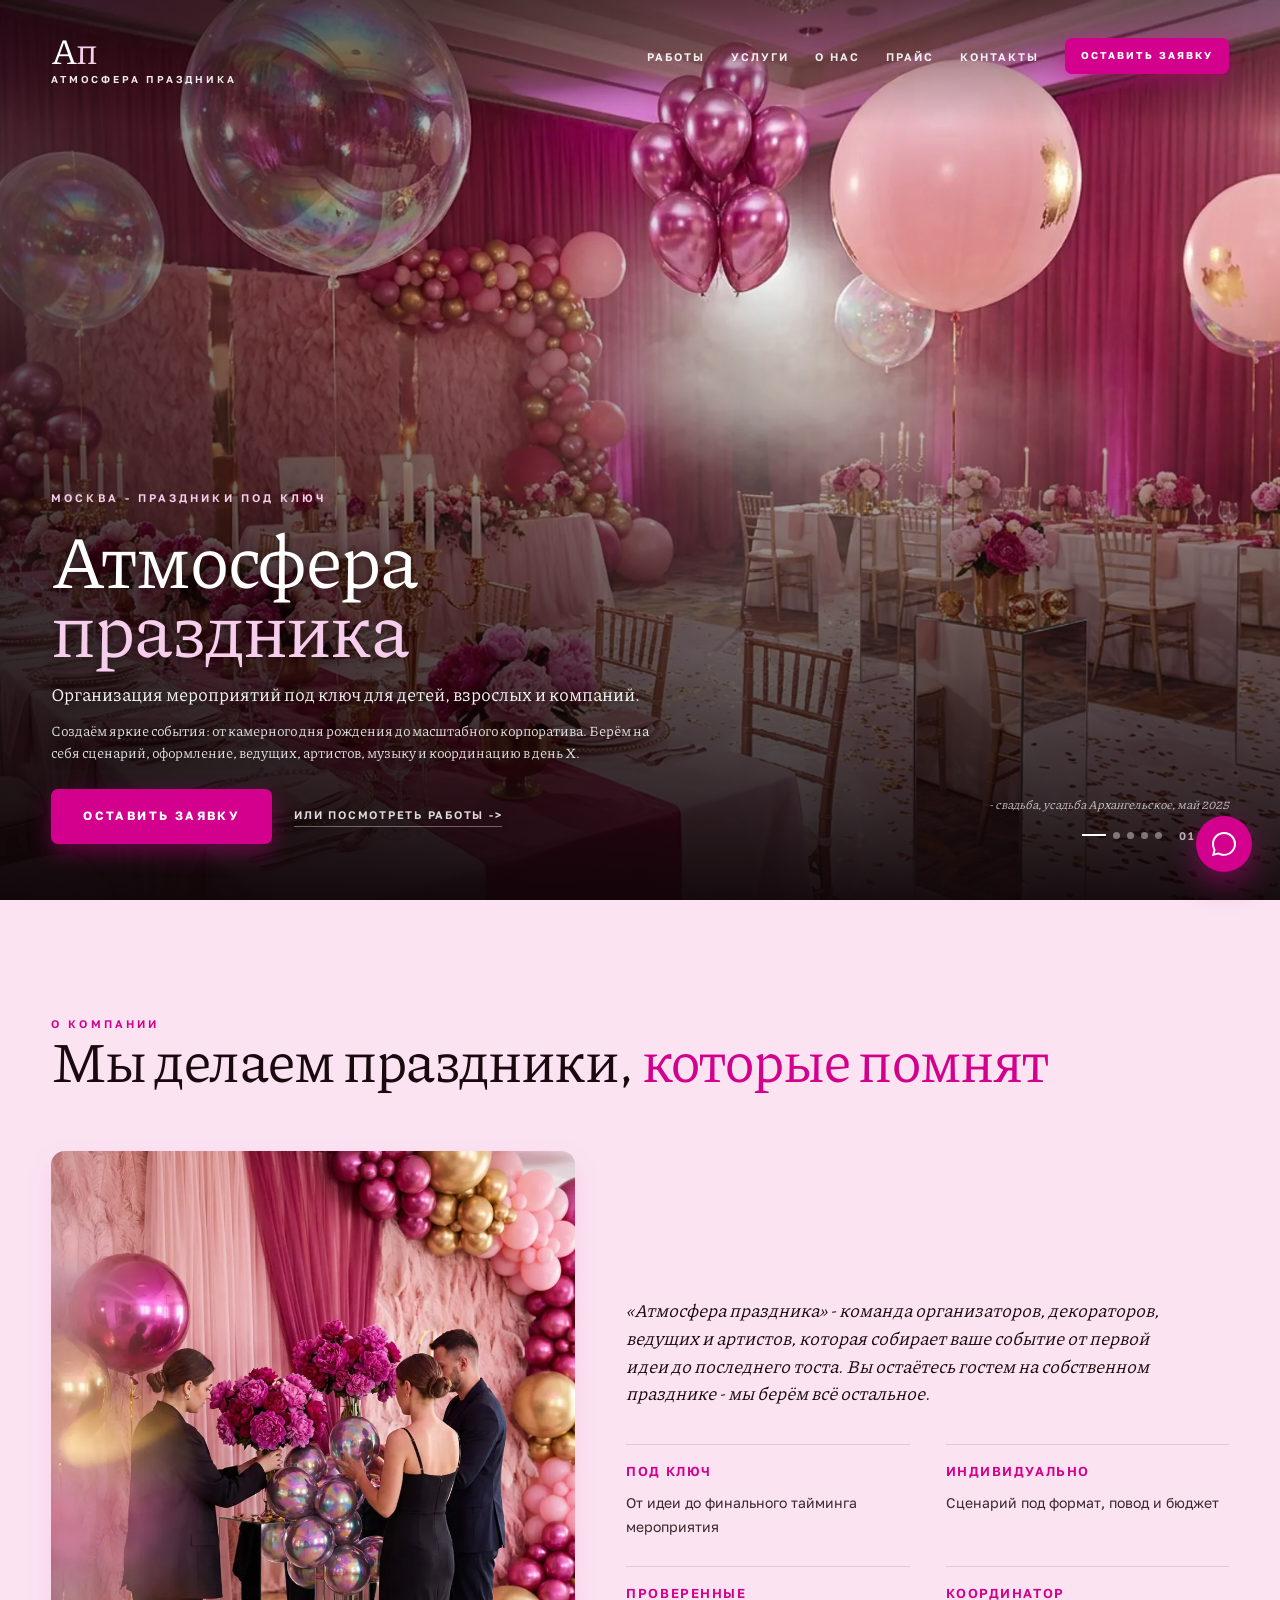
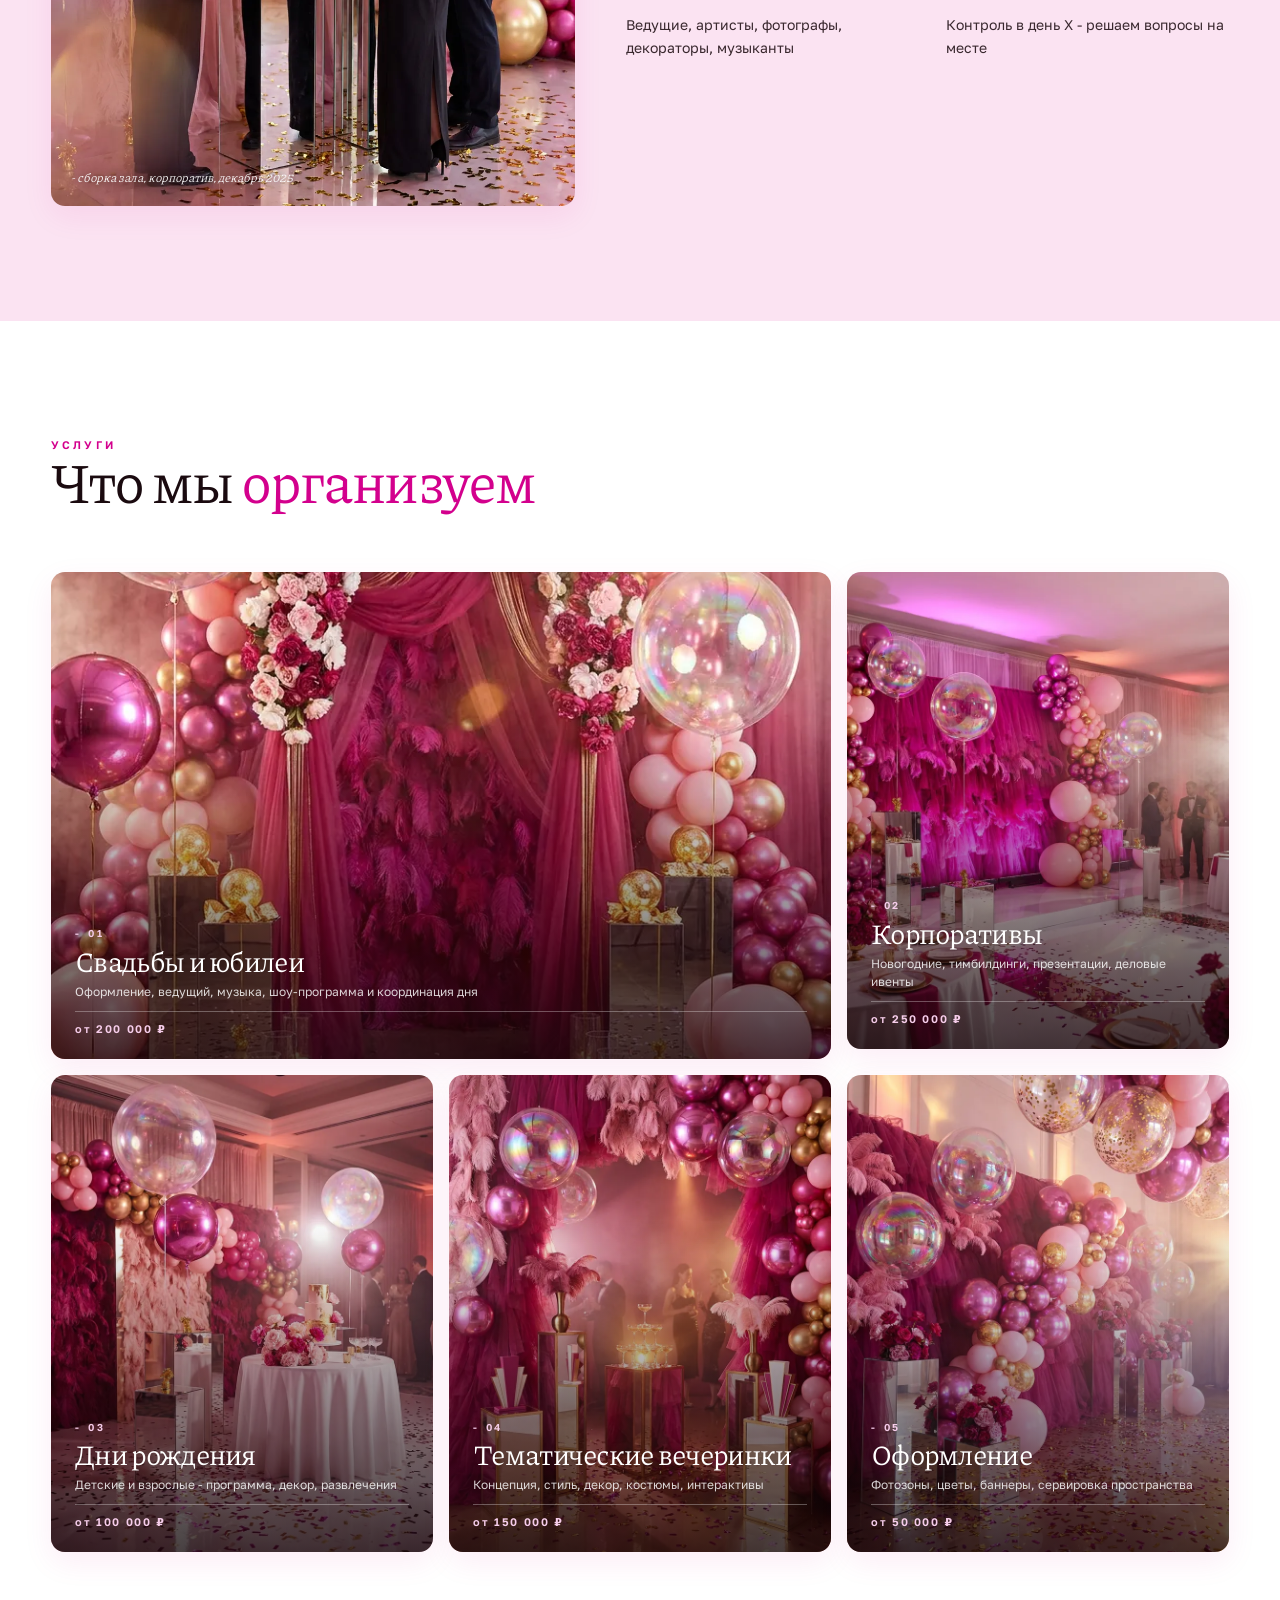
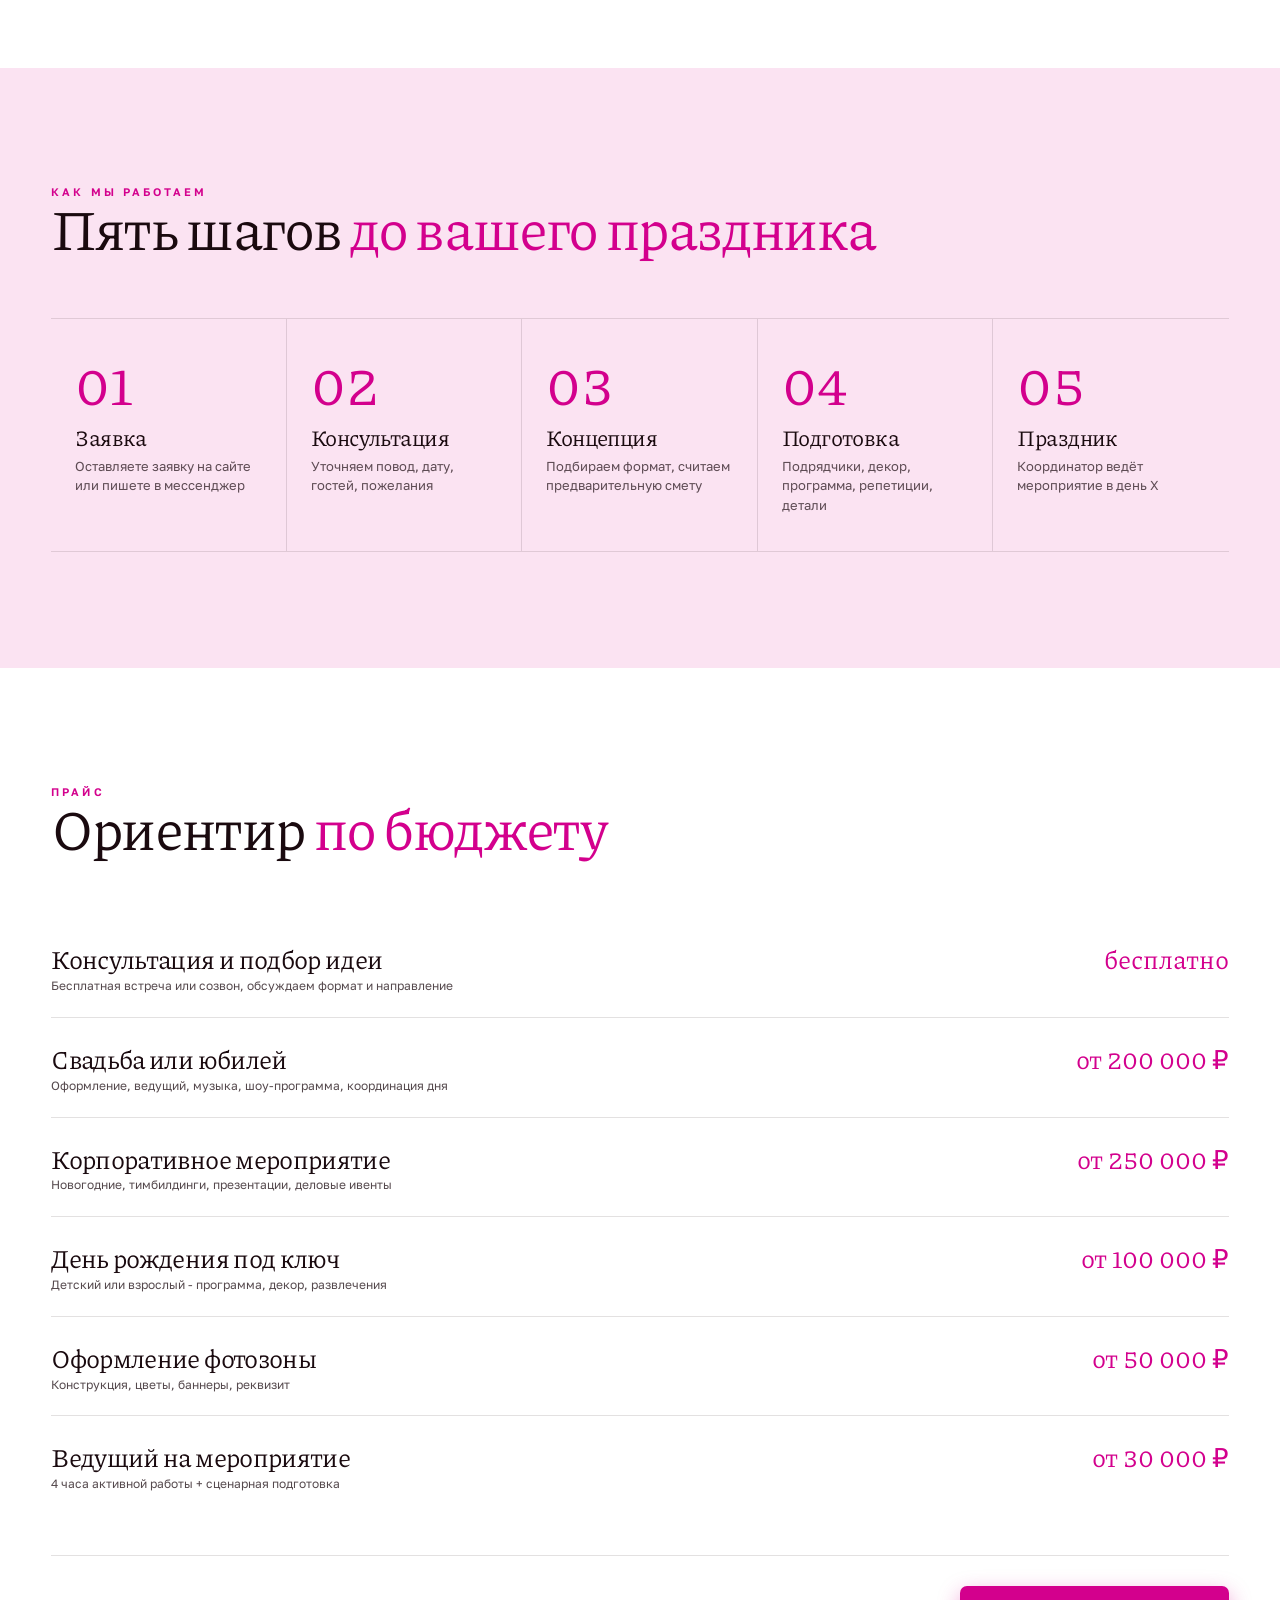
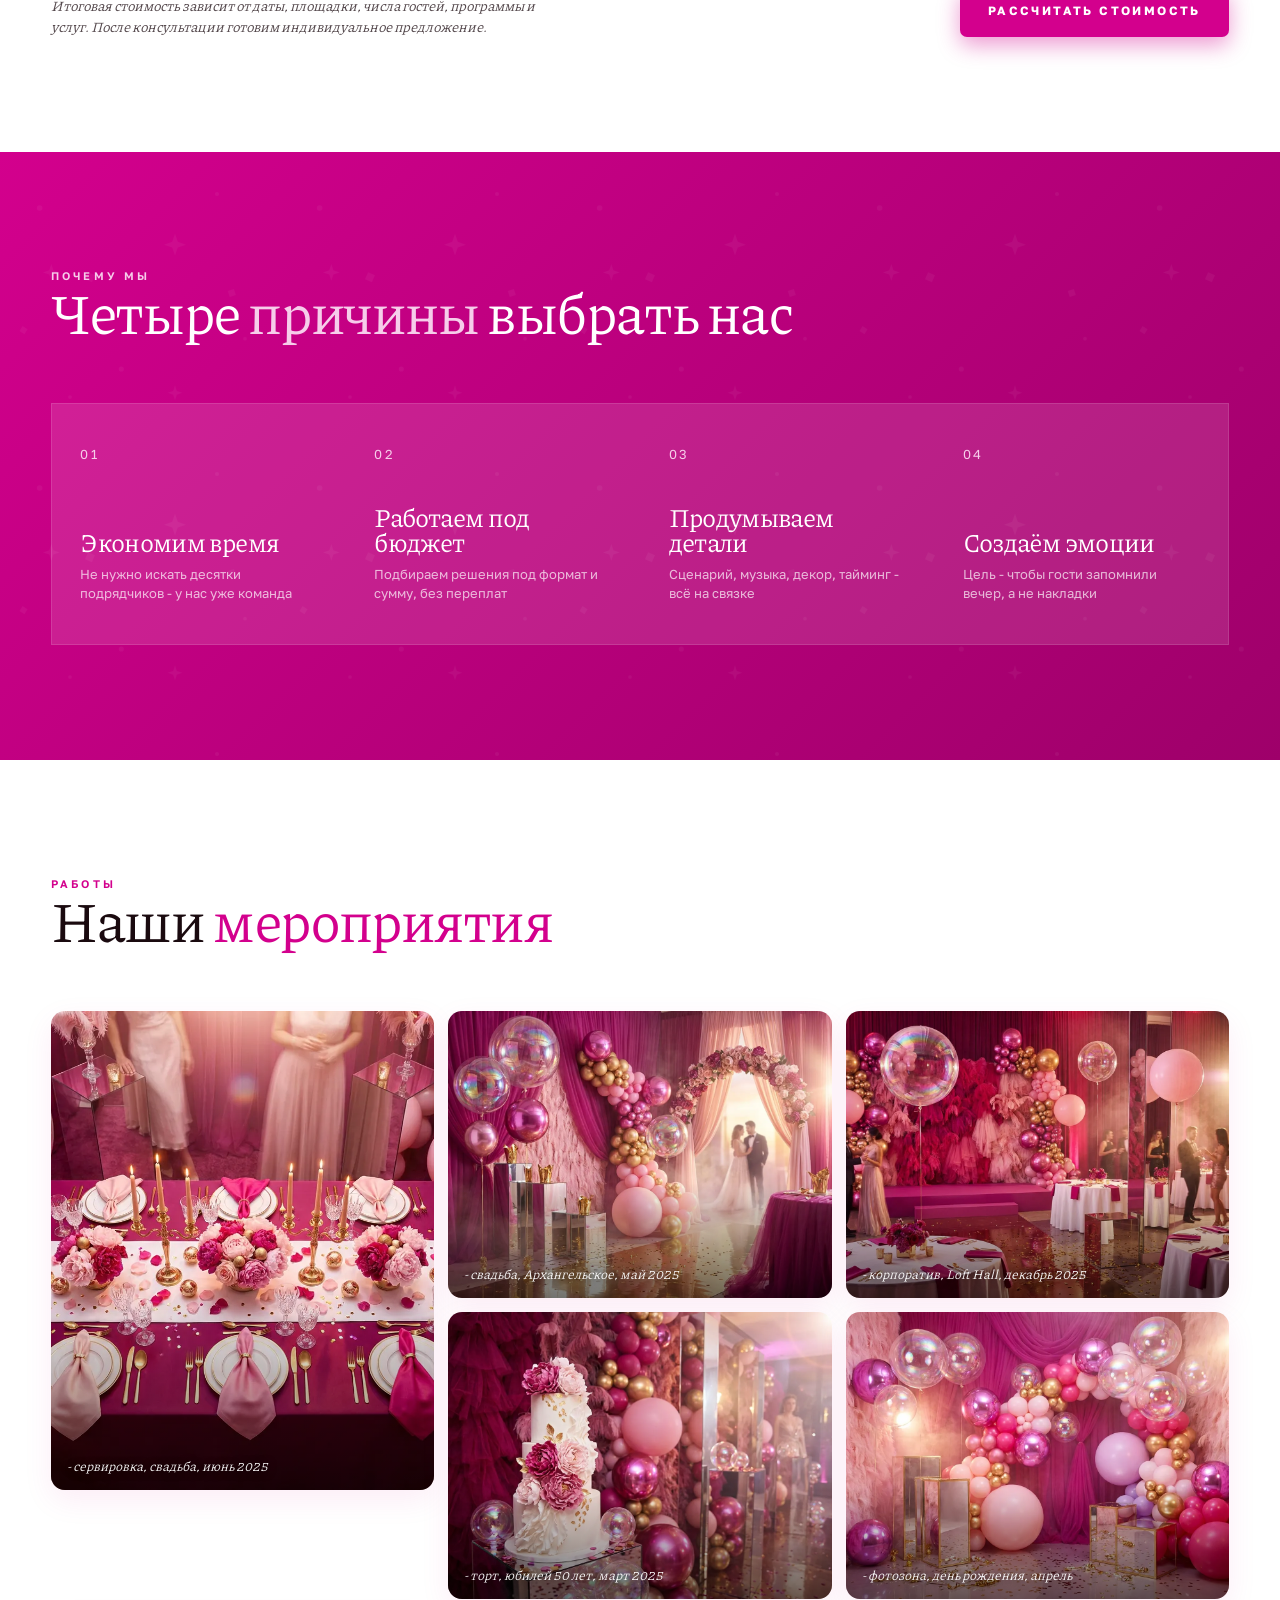
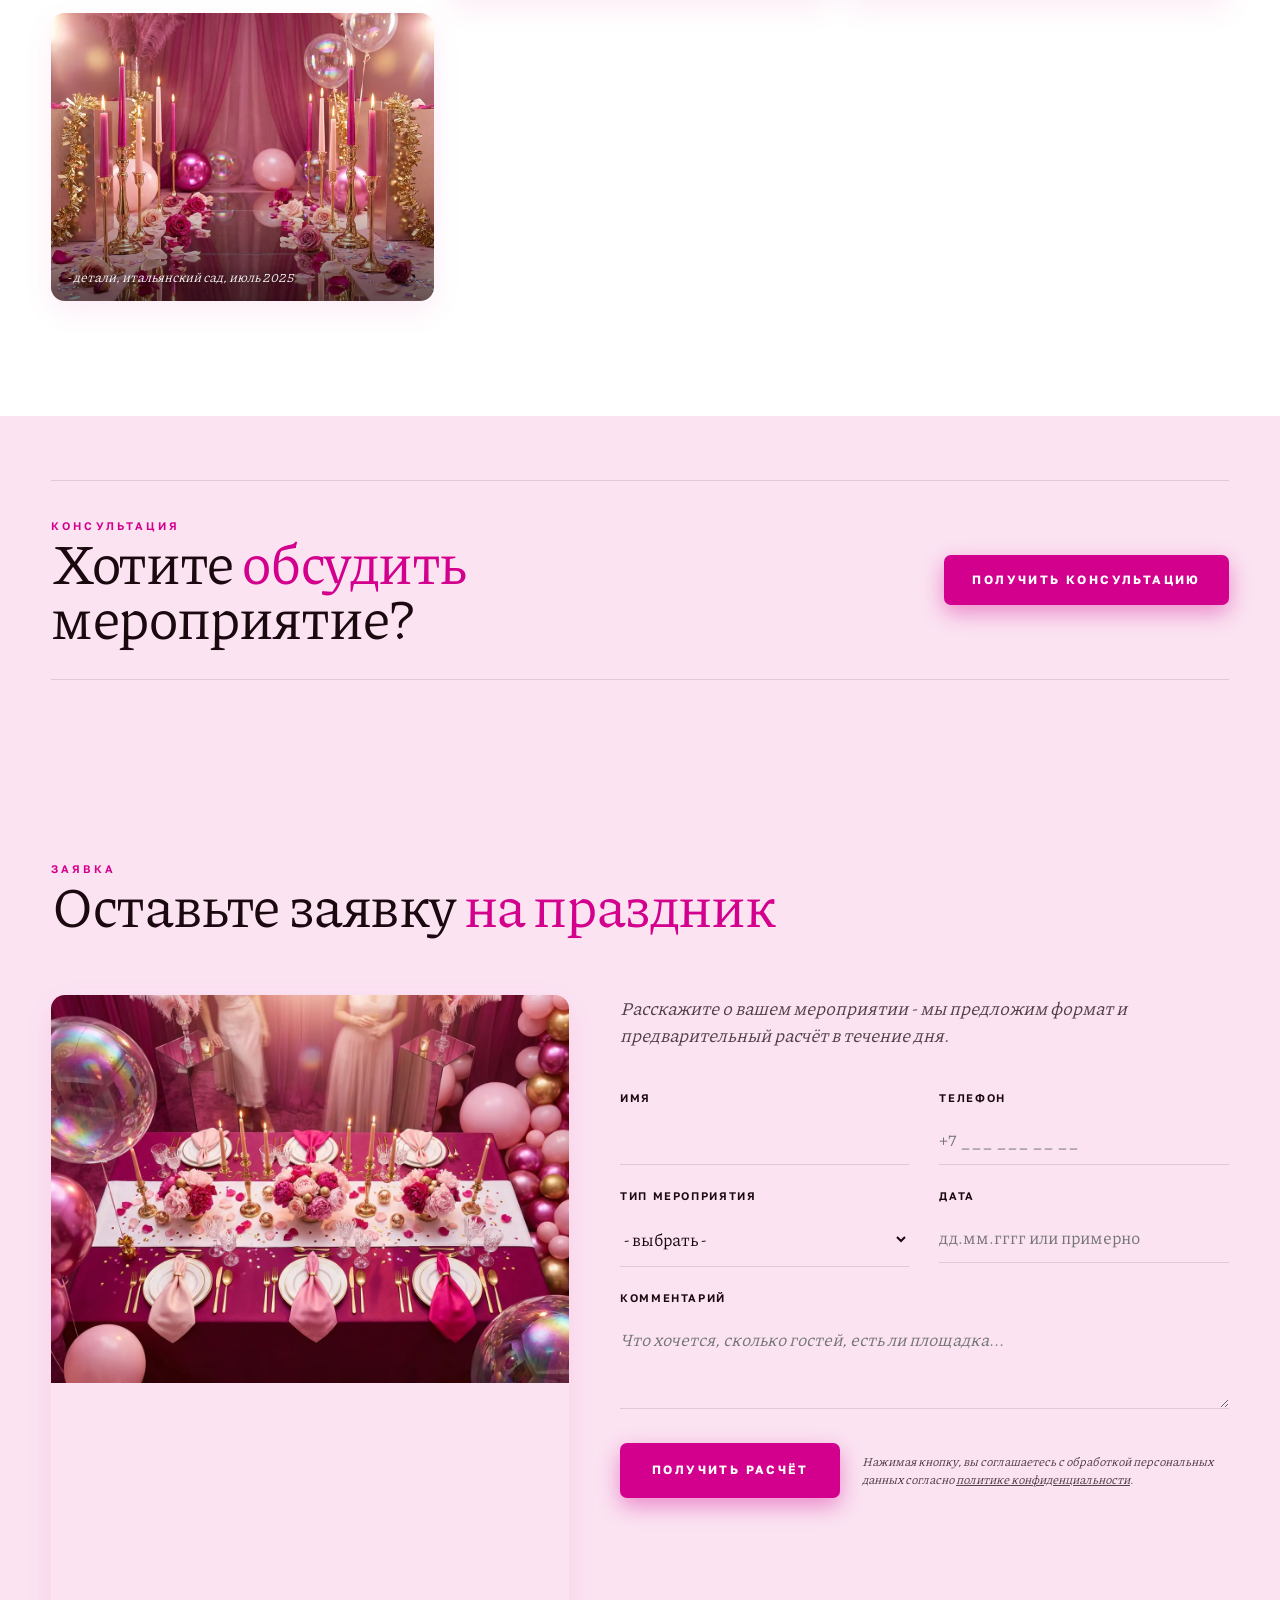
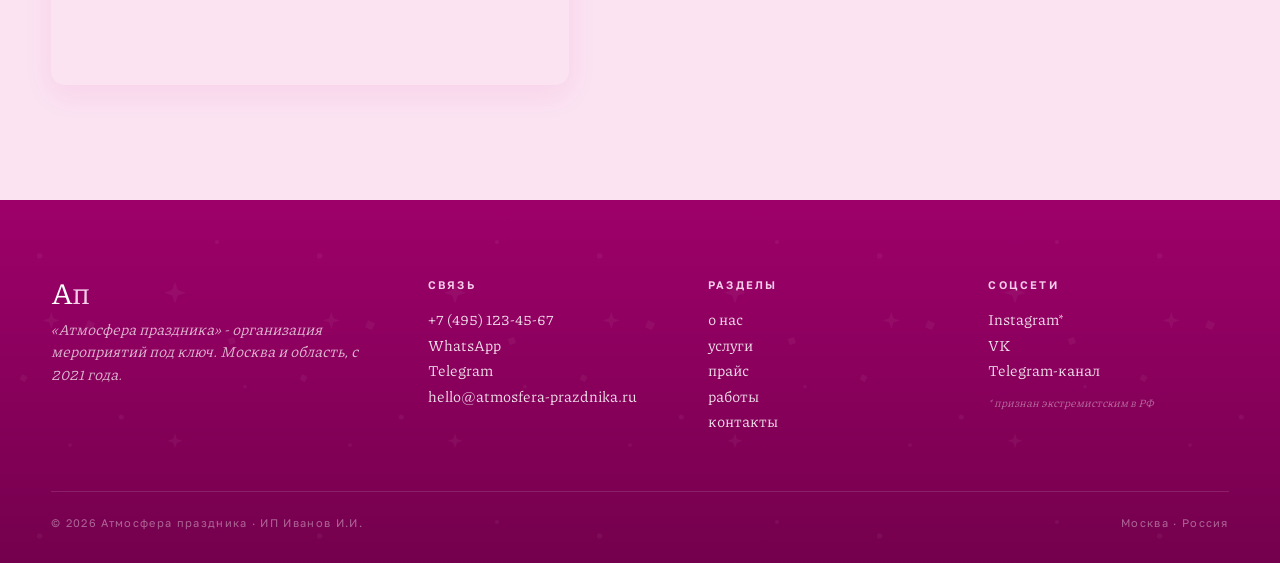
==== commit 9c6cab73: "превью: убран дефис-префикс в заголовках футера (F4-консистентность)" ====
--- a/index.html
+++ b/index.html
@@ -463,14 +463,14 @@
         <p class="foot-tag">«Атмосфера праздника» - организация мероприятий под ключ. Москва и область, с 2021 года.</p>
       </div>
       <div class="foot-col">
-        <h4>- связь</h4>
+        <h4>связь</h4>
         <a href="tel:+74951234567">+7 (495) 123-45-67</a>
         <a href="https://wa.me/74951234567">WhatsApp</a>
         <a href="https://t.me/atmosfera_prazdnika">Telegram</a>
         <a href="mailto:hello@atmosfera-prazdnika.ru">hello@atmosfera-prazdnika.ru</a>
       </div>
       <div class="foot-col">
-        <h4>- разделы</h4>
+        <h4>разделы</h4>
         <a href="#about">о нас</a>
         <a href="#services">услуги</a>
         <a href="#price">прайс</a>
@@ -478,7 +478,7 @@
         <a href="#contact">контакты</a>
       </div>
       <div class="foot-col">
-        <h4>- соцсети</h4>
+        <h4>соцсети</h4>
         <a href="https://instagram.com/atmosfera_prazdnika">Instagram*</a>
         <a href="https://vk.com/atmosfera_prazdnika">VK</a>
         <a href="https://t.me/atmosfera_prazdnika_channel">Telegram-канал</a>
--- a/assets/css/styles.min.css
+++ b/assets/css/styles.min.css
@@ -1 +1 @@
-@font-face{font-family:Golos Text;font-style:normal;font-weight:400;font-display:swap;src:url(../fonts/golos-text-400-cyrillic.woff2)format("woff2");unicode-range:U+301,U+400-45F,U+490-491,U+4B0-4B1,U+2116}@font-face{font-family:Golos Text;font-style:normal;font-weight:400;font-display:swap;src:url(../fonts/golos-text-400-latin.woff2)format("woff2");unicode-range:U+??,U+131,U+152-153,U+2BB-2BC,U+2C6,U+2DA,U+2DC,U+304,U+308,U+329,U+2000-206F,U+20AC,U+2122,U+2191,U+2193,U+2212,U+2215,U+FEFF,U+FFFD}@font-face{font-family:Golos Text;font-style:normal;font-weight:500;font-display:swap;src:url(../fonts/golos-text-500-cyrillic.woff2)format("woff2");unicode-range:U+301,U+400-45F,U+490-491,U+4B0-4B1,U+2116}@font-face{font-family:Golos Text;font-style:normal;font-weight:500;font-display:swap;src:url(../fonts/golos-text-500-latin.woff2)format("woff2");unicode-range:U+??,U+131,U+152-153,U+2BB-2BC,U+2C6,U+2DA,U+2DC,U+304,U+308,U+329,U+2000-206F,U+20AC,U+2122,U+2191,U+2193,U+2212,U+2215,U+FEFF,U+FFFD}@font-face{font-family:Golos Text;font-style:normal;font-weight:600;font-display:swap;src:url(../fonts/golos-text-600-cyrillic.woff2)format("woff2");unicode-range:U+301,U+400-45F,U+490-491,U+4B0-4B1,U+2116}@font-face{font-family:Golos Text;font-style:normal;font-weight:600;font-display:swap;src:url(../fonts/golos-text-600-latin.woff2)format("woff2");unicode-range:U+??,U+131,U+152-153,U+2BB-2BC,U+2C6,U+2DA,U+2DC,U+304,U+308,U+329,U+2000-206F,U+20AC,U+2122,U+2191,U+2193,U+2212,U+2215,U+FEFF,U+FFFD}@font-face{font-family:Golos Text;font-style:normal;font-weight:700;font-display:swap;src:url(../fonts/golos-text-700-cyrillic.woff2)format("woff2");unicode-range:U+301,U+400-45F,U+490-491,U+4B0-4B1,U+2116}@font-face{font-family:Golos Text;font-style:normal;font-weight:700;font-display:swap;src:url(../fonts/golos-text-700-latin.woff2)format("woff2");unicode-range:U+??,U+131,U+152-153,U+2BB-2BC,U+2C6,U+2DA,U+2DC,U+304,U+308,U+329,U+2000-206F,U+20AC,U+2122,U+2191,U+2193,U+2212,U+2215,U+FEFF,U+FFFD}@font-face{font-family:Piazzolla;font-style:normal;font-weight:400;font-display:swap;src:url(../fonts/piazzolla-400-cyrillic.woff2)format("woff2");unicode-range:U+301,U+400-45F,U+490-491,U+4B0-4B1,U+2116}@font-face{font-family:Piazzolla;font-style:normal;font-weight:400;font-display:swap;src:url(../fonts/piazzolla-400-latin.woff2)format("woff2");unicode-range:U+??,U+131,U+152-153,U+2BB-2BC,U+2C6,U+2DA,U+2DC,U+304,U+308,U+329,U+2000-206F,U+20AC,U+2122,U+2191,U+2193,U+2212,U+2215,U+FEFF,U+FFFD}@font-face{font-family:Piazzolla;font-style:normal;font-weight:500;font-display:swap;src:url(../fonts/piazzolla-500-cyrillic.woff2)format("woff2");unicode-range:U+301,U+400-45F,U+490-491,U+4B0-4B1,U+2116}@font-face{font-family:Piazzolla;font-style:normal;font-weight:500;font-display:swap;src:url(../fonts/piazzolla-500-latin.woff2)format("woff2");unicode-range:U+??,U+131,U+152-153,U+2BB-2BC,U+2C6,U+2DA,U+2DC,U+304,U+308,U+329,U+2000-206F,U+20AC,U+2122,U+2191,U+2193,U+2212,U+2215,U+FEFF,U+FFFD}@font-face{font-family:Piazzolla;font-style:normal;font-weight:600;font-display:swap;src:url(../fonts/piazzolla-600-cyrillic.woff2)format("woff2");unicode-range:U+301,U+400-45F,U+490-491,U+4B0-4B1,U+2116}@font-face{font-family:Piazzolla;font-style:normal;font-weight:600;font-display:swap;src:url(../fonts/piazzolla-600-latin.woff2)format("woff2");unicode-range:U+??,U+131,U+152-153,U+2BB-2BC,U+2C6,U+2DA,U+2DC,U+304,U+308,U+329,U+2000-206F,U+20AC,U+2122,U+2191,U+2193,U+2212,U+2215,U+FEFF,U+FFFD}:root{--c-ink:#1a0a0f;--c-malina:#d3008d;--c-malina-dark:#9e006a;--c-malina-light:#f6cdea;--c-cream:#fff;--c-cream-2:#fbe3f2;--c-rose:#fbe3f2;--c-line:#1a0a0f1f;--c-line-dark:#ffffff1f;--f-display:"Piazzolla", "Georgia", serif;--f-ui:"Golos Text", system-ui, sans-serif;--fz-h1:clamp(40px, 5.8vw, 88px);--fz-h2:clamp(32px, 4.4vw, 64px);--fz-h3:clamp(20px, 2vw, 28px);--fz-lead:clamp(15px, 1.4vw, 19px);--fz-body:15px;--fz-small:13px;--fz-eyebrow:11px;--gap-xs:8px;--gap-s:16px;--gap-m:24px;--gap-l:40px;--gap-xl:64px;--gap-section:clamp(64px, 9vw, 120px);--pad-side:clamp(20px, 4vw, 56px);--max-content:1440px;--shadow-cta:0 8px 22px #d3008d66;--shadow-card:0 4px 14px #1a0a0f14;--shadow-soft:0 10px 30px #d3008d14;--radius-card:14px;--radius-input:9px;--radius-btn:7px;--transition:.2s ease;--transition-slow:.6s ease}*,:before,:after{box-sizing:border-box;margin:0;padding:0}html{scroll-behavior:smooth;-webkit-font-smoothing:antialiased;-moz-osx-font-smoothing:grayscale}body{font-family:var(--f-ui);font-size:var(--fz-body);color:var(--c-ink);background:var(--c-cream);line-height:1.55;overflow-x:hidden}img,picture,video{max-width:100%;height:auto;display:block}button{font:inherit;cursor:pointer;color:inherit;background:0 0;border:0}a{color:inherit;text-decoration:none}ul,ol{list-style:none}h1,h2,h3,h4{font-family:var(--f-display);letter-spacing:-.025em;color:var(--c-ink);font-weight:400;line-height:.97}h1{font-size:var(--fz-h1);line-height:.93}h2{font-size:var(--fz-h2)}h3{font-size:var(--fz-h3)}em{color:var(--c-malina);font-style:normal}p{line-height:1.55}.eyebrow{font-family:var(--f-ui);font-weight:600;font-size:var(--fz-eyebrow);letter-spacing:.28em;text-transform:uppercase;color:var(--c-malina)}.btn{border-radius:var(--radius-btn);font-family:var(--f-ui);letter-spacing:.2em;text-transform:uppercase;transition:background var(--transition), transform var(--transition);padding:16px 28px;font-size:12px;font-weight:700;display:inline-block}.btn-main{background:var(--c-malina);color:#fff;box-shadow:var(--shadow-cta)}.btn-main:hover{background:var(--c-malina-dark);transform:translateY(-1px)}.btn-cream{background:var(--c-cream);color:var(--c-ink)}.btn-cream:hover{background:var(--c-cream-2)}.s{padding:var(--gap-section) var(--pad-side)}.s-head{justify-content:space-between;align-items:flex-end;gap:var(--gap-l);margin-bottom:var(--gap-xl);display:flex}.s-h2{max-width:720px}.visually-hidden{clip:rect(0,0,0,0);white-space:nowrap;border:0;width:1px;height:1px;margin:-1px;padding:0;position:absolute;overflow:hidden}.hero{color:#fff;min-height:100dvh;font-family:var(--f-display);position:relative;overflow:hidden}.hero-bg{transition:opacity var(--transition-slow);z-index:0;background-position:50% 35%;background-size:cover;position:absolute;inset:0}.hero:before{content:"";z-index:1;background:linear-gradient(#0f050873 0%,#0f050800 18% 50%,#0f0508d9 100%),linear-gradient(90deg,#0f05088c 0%,#0f050800 55%);position:absolute;inset:0}.mono{top:clamp(20px,3vw,32px);left:var(--pad-side);z-index:3;color:#fff;line-height:1;position:absolute}.mono-mark{font-family:var(--f-display);letter-spacing:-.04em;font-size:clamp(26px,3.2vw,36px);display:block}.mono-mark em{color:var(--c-malina-light)}.mono-name{font-family:var(--f-ui);letter-spacing:.28em;text-transform:uppercase;color:#ffffffeb;margin-top:6px;font-size:10px;font-weight:600;display:block}.topnav{top:clamp(24px,3vw,40px);right:var(--pad-side);z-index:3;font-family:var(--f-ui);letter-spacing:.18em;text-transform:uppercase;color:#ffffffeb;align-items:center;gap:clamp(16px,2.2vw,26px);font-size:11px;font-weight:600;display:flex;position:absolute}.topnav a:hover{color:var(--c-malina-light)}.btn-sm{padding:10px 16px;font-size:10px}.hamburger{flex-direction:column;gap:5px;padding:6px;display:none}.hamburger span{width:22px;height:1.5px;transition:transform var(--transition);background:#fff;display:block}.hero-content{bottom:clamp(40px,6vw,56px);left:var(--pad-side);z-index:3;max-width:min(56%,760px);position:absolute}.eyebrow-light{color:var(--c-malina-light);margin-bottom:18px}.hero h1{color:#fff;margin-bottom:20px}.hero h1 em{color:var(--c-malina-light)}.hero-sub{font-family:var(--f-display);font-style:normal;font-weight:400;font-size:var(--fz-lead);color:#fffffff2;max-width:92%;margin-bottom:14px;line-height:1.35}.hero-desc{color:#ffffffd1;max-width:85%;margin-bottom:26px;font-size:14px;line-height:1.55}.hero-cta{flex-wrap:wrap;align-items:center;gap:clamp(16px,2vw,22px);display:flex}.hero-cta .btn-main{padding:18px 32px;font-size:12px}.hero-link{font-family:var(--f-ui);letter-spacing:.16em;text-transform:uppercase;color:#ffffffd9;border-bottom:1px solid #ffffff59;padding-bottom:3px;font-size:11px;font-weight:600}.hero-link:hover{color:#fff;border-bottom-color:#fff}.hero-meta{bottom:clamp(40px,6vw,56px);right:var(--pad-side);z-index:3;color:#ffffffb3;text-align:right;position:absolute}.hero-cap{font-family:var(--f-display);margin-bottom:12px;font-size:12px;font-style:italic}.hero-dots{justify-content:flex-end;align-items:center;gap:7px;display:flex}.hero-dots .d{cursor:pointer;width:7px;height:7px;transition:width var(--transition), background var(--transition);background:#fff6;border-radius:50%;padding:0}.hero-dots .d.active{background:#fff;border-radius:0;width:24px;height:2px}.hero-dots .counter{font-family:var(--f-ui);letter-spacing:.15em;color:#ffffffb3;margin-left:10px;font-size:11px;font-weight:600}.about{background:var(--c-rose)}.about-grid{grid-template-columns:1fr 1.15fr;align-items:center;gap:clamp(28px,4vw,60px);display:grid}.about-photo{aspect-ratio:4/5;border-radius:var(--radius-card);box-shadow:var(--shadow-soft);position:relative;overflow:hidden}.about-photo img{object-fit:cover;width:100%;height:100%}.about-photo figcaption{font-family:var(--f-display);color:#ffffffe0;text-shadow:0 1px 8px #00000080;font-size:12px;font-style:italic;position:absolute;bottom:18px;left:20px}.about-lead{font-family:var(--f-display);font-style:italic;font-weight:400;font-size:var(--fz-lead);color:var(--c-ink);max-width:92%;margin-bottom:36px;line-height:1.55}.features{grid-template-columns:1fr 1fr;gap:28px 36px;display:grid}.features li{border-top:1px solid var(--c-line);padding-top:16px}.features li strong{font-family:var(--f-ui);letter-spacing:.12em;text-transform:uppercase;color:var(--c-malina);margin-bottom:10px;font-size:13px;font-weight:600;display:block}.features li span{color:var(--c-ink);opacity:.86;font-size:14px;line-height:1.55}.services{background:#fff}.svc-grid{grid-template-columns:repeat(3,1fr);gap:16px;display:grid}.svc{aspect-ratio:4/5;color:#fff;border-radius:var(--radius-card);box-shadow:var(--shadow-soft);display:block;position:relative;overflow:hidden}.svc-wide{aspect-ratio:8/5;grid-column:span 2}.svc picture,.svc img{object-fit:cover;width:100%;height:100%;transition:transform .6s;position:absolute;inset:0}.svc:hover img{transform:scale(1.04)}.svc:after{content:"";background:linear-gradient(#0f050800 30%,#0f0508bf 100%);position:absolute;inset:0}.svc-body{z-index:2;position:absolute;bottom:22px;left:24px;right:24px}.svc-num{font-family:var(--f-ui);letter-spacing:.28em;text-transform:uppercase;color:var(--c-malina-light);margin-bottom:6px;font-size:10px;font-weight:600}.svc h3{color:#fff;margin-bottom:8px;font-size:clamp(22px,2.2vw,28px)}.svc-desc{color:#ffffffd1;font-size:12px;line-height:1.5}.svc-price{font-family:var(--f-ui);letter-spacing:.15em;color:var(--c-malina-light);border-top:1px solid #ffffff4d;margin-top:10px;padding-top:8px;font-size:11px;font-weight:600;display:block}.process{background:var(--c-rose)}.steps{border-top:1px solid var(--c-line);border-bottom:1px solid var(--c-line);grid-template-columns:repeat(5,1fr);display:grid}.step{border-right:1px solid var(--c-line);padding:36px 24px}.step:last-child{border-right:0}.step-num{font-family:var(--f-display);color:var(--c-malina);margin-bottom:16px;font-size:clamp(40px,4.5vw,56px);line-height:1}.step h3{margin-bottom:8px;font-size:clamp(18px,1.8vw,22px)}.step-desc{color:#1a0a0fb3;font-size:13px;line-height:1.5}.price{background:var(--c-cream)}.price-table{width:100%}.price-row{border-bottom:1px solid var(--c-line);grid-template-columns:1fr auto;align-items:baseline;gap:24px;padding:22px 0;display:grid}.price-row:last-child{border-bottom:0}.price-name h3{color:var(--c-ink);margin-bottom:6px;font-size:clamp(20px,2vw,26px)}.price-name p{color:#1a0a0fbd;max-width:540px;font-size:12px;line-height:1.4}.price-amount{font-family:var(--f-display);color:var(--c-malina);white-space:nowrap;font-size:clamp(20px,2vw,26px);font-weight:400}.price-foot{border-top:1px solid var(--c-line);flex-wrap:wrap;justify-content:space-between;align-items:end;gap:30px;margin-top:40px;padding-top:30px;display:flex}.price-note{font-family:var(--f-display);color:#1a0a0fbd;max-width:520px;font-size:14px;font-style:italic;line-height:1.5}.why{background:linear-gradient(135deg, var(--c-malina) 0%, var(--c-malina-dark) 100%);color:#fff}.why .eyebrow{color:var(--c-malina-light)}.why h2{color:#fff}.why h2 em{color:var(--c-malina-light)}.why-grid{background:var(--c-line-dark);border:1px solid var(--c-line-dark);grid-template-columns:repeat(4,1fr);gap:1px;display:grid}.why-cell{background:0 0;flex-direction:column;justify-content:space-between;min-height:240px;padding:40px 28px;display:flex}.why-num{font-family:var(--f-ui);letter-spacing:.2em;color:var(--c-malina-light);font-size:13px;font-weight:400}.why-cell h3{color:#fff;margin-bottom:10px;font-size:clamp(20px,2vw,26px)}.why-desc{color:#ffffffb3;font-size:13px;line-height:1.5}.gallery{background:#fff}.gal-grid{grid-template-columns:repeat(3,1fr);grid-auto-rows:1fr;gap:14px;display:grid}.gal{aspect-ratio:4/3;border-radius:var(--radius-card);box-shadow:var(--shadow-soft);cursor:pointer;padding:0;display:block;position:relative;overflow:hidden}.gal-tall{aspect-ratio:4/5;grid-row:span 2}.gal picture,.gal img{object-fit:cover;width:100%;height:100%;transition:transform .5s;position:absolute;inset:0}.gal:hover img{transform:scale(1.04)}.gal:after{content:"";pointer-events:none;background:linear-gradient(#0000 60%,#0000008c 100%);position:absolute;inset:0}.gal-cap{z-index:2;color:#ffffffeb;font-family:var(--f-display);text-shadow:0 1px 8px #0009;text-align:left;font-size:13px;font-style:italic;position:absolute;bottom:14px;left:16px;right:16px}.cta-mid{background:var(--c-rose);padding-top:64px;padding-bottom:64px}.cta-mid-inner{justify-content:space-between;align-items:center;gap:var(--gap-l);border-top:1px solid var(--c-line);border-bottom:1px solid var(--c-line);flex-wrap:wrap;padding:36px 0;display:flex}.cta-mid h2{max-width:600px}.form{background:var(--c-cream-2)}.form-grid{grid-template-columns:.85fr 1fr;align-items:start;gap:clamp(28px,4vw,56px);display:grid}.form-photo{aspect-ratio:3/4;border-radius:var(--radius-card);box-shadow:var(--shadow-soft);overflow:hidden}.form-photo img{object-fit:cover;width:100%;height:100%}.form-lead{font-family:var(--f-display);font-style:italic;font-size:var(--fz-lead);color:#1a0a0fbf;margin-bottom:40px;line-height:1.5}.form-body label{font-family:var(--f-ui);letter-spacing:.15em;text-transform:uppercase;color:var(--c-ink);font-size:11px;font-weight:600;display:block}.form-body label>span{margin-bottom:8px;display:block}.form-body input,.form-body textarea,.form-body select{border:0;border-bottom:1px solid var(--c-line);width:100%;font-family:var(--f-display);color:var(--c-ink);transition:border-color var(--transition);background:0 0;outline:none;padding:14px 0;font-size:17px;font-weight:400;line-height:1.3}.form-body input:focus,.form-body textarea:focus,.form-body select:focus{border-bottom-color:var(--c-malina)}.form-body textarea{resize:vertical;min-height:60px;font-style:italic}.form-row{grid-template-columns:1fr 1fr;gap:30px;margin-bottom:22px;display:grid}.form-comment{margin-bottom:28px;display:block}.cf-turnstile{min-height:65px;margin-bottom:24px}.form-cta{flex-wrap:wrap;align-items:center;gap:22px;margin-top:30px;display:flex}.form-cta .btn-main{padding:18px 32px;font-size:12px}.form-note{font-family:var(--f-display);color:#1a0a0fbd;flex:1;min-width:240px;font-size:12px;font-style:italic;line-height:1.5}.form-note a{text-decoration:underline}.form-status{margin-top:18px;font-size:14px}.form-status.ok{color:var(--c-malina)}.form-status.err{color:#c0392b}.foot{background:linear-gradient(180deg, var(--c-malina-dark) 0%, #74004d 100%);color:#ffffffc7;padding:80px var(--pad-side) 32px}.foot-grid{gap:var(--gap-l);border-bottom:1px solid var(--c-line-dark);grid-template-columns:1.4fr 1fr 1fr 1fr;padding-bottom:56px;display:grid}.foot-mono{font-family:var(--f-display);color:#fff;letter-spacing:-.04em;margin-bottom:12px;font-size:30px;line-height:.85}.foot-mono em{color:var(--c-malina-light)}.foot-tag{font-family:var(--f-display);color:#ffffffb3;max-width:320px;font-size:15px;font-style:italic;line-height:1.5}.foot-col h4{font-family:var(--f-ui);letter-spacing:.2em;text-transform:uppercase;color:var(--c-malina-light);margin-bottom:16px;font-size:11px;font-weight:600}.foot-col a{font-family:var(--f-display);color:#ffffffdb;font-size:15px;line-height:1.7;display:block}.foot-col a:hover{color:#fff}.foot-disclaimer{font-family:var(--f-display);color:#fff6;margin-top:10px;font-size:11px;font-style:italic}.foot-bottom{font-family:var(--f-ui);letter-spacing:.12em;color:#fff6;justify-content:space-between;padding-top:22px;font-size:11px;display:flex}.floater{z-index:99;background:var(--c-malina);color:#fff;width:56px;height:56px;transition:transform var(--transition);border-radius:50%;justify-content:center;align-items:center;display:flex;position:fixed;bottom:28px;right:28px;box-shadow:0 12px 30px #d3008d73}.floater:hover{background:var(--c-malina-dark);transform:translateY(-2px)}.lb-overlay{z-index:1000;background:#0f0508eb;justify-content:center;align-items:center;padding:40px 60px;display:none;position:fixed;inset:0}.lb-overlay.open{display:flex}.lb-img{object-fit:contain;max-width:100%;max-height:85vh}.lb-close,.lb-prev,.lb-next{color:#fff;cursor:pointer;font-size:32px;font-family:var(--f-ui);opacity:.7;transition:opacity var(--transition);background:0 0;padding:8px 14px;position:absolute}.lb-close:hover,.lb-prev:hover,.lb-next:hover{opacity:1}.lb-close{top:24px;right:24px}.lb-prev{font-size:48px;top:50%;left:24px;transform:translateY(-50%)}.lb-next{font-size:48px;top:50%;right:24px;transform:translateY(-50%)}.lb-cap{color:#ffffffd9;font-family:var(--f-display);text-align:center;font-size:14px;font-style:italic;position:absolute;bottom:24px;left:50%;transform:translate(-50%)}.why,.foot{isolation:isolate;position:relative}.why:before,.foot:before{content:"";opacity:.05;pointer-events:none;z-index:0;background:url(../img/decor-confetti.svg) 0 0/280px 280px;position:absolute;inset:0}.why>*,.foot>*{z-index:1;position:relative}@media (width<=1023px){.about-grid{grid-template-columns:1fr}.about-photo{max-width:480px}.svc-grid{grid-template-columns:repeat(2,1fr)}.svc-wide{aspect-ratio:8/5;grid-column:span 2}.steps{grid-template-columns:repeat(2,1fr)}.step{border-bottom:1px solid var(--c-line)}.step:nth-last-child(-n+2){border-bottom:0}.step:nth-child(2n){border-right:0}.why-grid,.gal-grid{grid-template-columns:repeat(2,1fr)}.gal-tall{grid-row:span 2}.form-grid{grid-template-columns:1fr}.form-photo{aspect-ratio:4/3;max-width:480px}.foot-grid{grid-template-columns:1fr 1fr;gap:36px}}@media (width<=767px){.hero{min-height:100vh}.topnav{gap:0}.topnav a:not(.btn),.topnav .btn{display:none}.hamburger{display:flex}.topnav.open{z-index:50;background:var(--c-malina);flex-direction:column;justify-content:center;align-items:center;gap:24px;padding:40px;position:fixed;inset:0}.topnav.open a:not(.btn){color:#fff;font-size:16px;display:block}.topnav.open .btn{margin-top:20px;display:inline-block}.hero-content{max-width:88%;bottom:100px}.hero-cta{flex-direction:column;align-items:flex-start}.hero-meta{display:none}.s-head{align-items:flex-start;gap:var(--gap-m);flex-direction:column}.svc-grid{grid-template-columns:1fr}.svc-wide{aspect-ratio:4/5;grid-column:auto}.steps{grid-template-columns:1fr}.step{border-right:0;border-bottom:1px solid var(--c-line)}.step:last-child{border-bottom:0}.why-grid,.gal-grid{grid-template-columns:1fr}.gal,.gal-tall{aspect-ratio:4/3;grid-row:auto}.price-row{grid-template-columns:1fr;gap:8px}.price-amount{font-size:22px}.price-foot{flex-direction:column;align-items:stretch}.form-row{grid-template-columns:1fr}.foot-grid{grid-template-columns:1fr;gap:36px;padding-bottom:36px}.foot-bottom{flex-direction:column;align-items:flex-start;gap:8px}.foot{padding-top:56px}.floater{width:48px;height:48px;bottom:18px;right:18px}.lb-overlay{padding:20px}.lb-prev,.lb-next{padding:4px 8px;font-size:32px}}+@font-face{font-family:Golos Text;font-style:normal;font-weight:400;font-display:swap;src:url(../fonts/golos-text-400-cyrillic.woff2)format("woff2");unicode-range:U+301,U+400-45F,U+490-491,U+4B0-4B1,U+2116}@font-face{font-family:Golos Text;font-style:normal;font-weight:400;font-display:swap;src:url(../fonts/golos-text-400-latin.woff2)format("woff2");unicode-range:U+??,U+131,U+152-153,U+2BB-2BC,U+2C6,U+2DA,U+2DC,U+304,U+308,U+329,U+2000-206F,U+20AC,U+2122,U+2191,U+2193,U+2212,U+2215,U+FEFF,U+FFFD}@font-face{font-family:Golos Text;font-style:normal;font-weight:500;font-display:swap;src:url(../fonts/golos-text-500-cyrillic.woff2)format("woff2");unicode-range:U+301,U+400-45F,U+490-491,U+4B0-4B1,U+2116}@font-face{font-family:Golos Text;font-style:normal;font-weight:500;font-display:swap;src:url(../fonts/golos-text-500-latin.woff2)format("woff2");unicode-range:U+??,U+131,U+152-153,U+2BB-2BC,U+2C6,U+2DA,U+2DC,U+304,U+308,U+329,U+2000-206F,U+20AC,U+2122,U+2191,U+2193,U+2212,U+2215,U+FEFF,U+FFFD}@font-face{font-family:Golos Text;font-style:normal;font-weight:600;font-display:swap;src:url(../fonts/golos-text-600-cyrillic.woff2)format("woff2");unicode-range:U+301,U+400-45F,U+490-491,U+4B0-4B1,U+2116}@font-face{font-family:Golos Text;font-style:normal;font-weight:600;font-display:swap;src:url(../fonts/golos-text-600-latin.woff2)format("woff2");unicode-range:U+??,U+131,U+152-153,U+2BB-2BC,U+2C6,U+2DA,U+2DC,U+304,U+308,U+329,U+2000-206F,U+20AC,U+2122,U+2191,U+2193,U+2212,U+2215,U+FEFF,U+FFFD}@font-face{font-family:Golos Text;font-style:normal;font-weight:700;font-display:swap;src:url(../fonts/golos-text-700-cyrillic.woff2)format("woff2");unicode-range:U+301,U+400-45F,U+490-491,U+4B0-4B1,U+2116}@font-face{font-family:Golos Text;font-style:normal;font-weight:700;font-display:swap;src:url(../fonts/golos-text-700-latin.woff2)format("woff2");unicode-range:U+??,U+131,U+152-153,U+2BB-2BC,U+2C6,U+2DA,U+2DC,U+304,U+308,U+329,U+2000-206F,U+20AC,U+2122,U+2191,U+2193,U+2212,U+2215,U+FEFF,U+FFFD}@font-face{font-family:Piazzolla;font-style:normal;font-weight:400;font-display:swap;src:url(../fonts/piazzolla-400-cyrillic.woff2)format("woff2");unicode-range:U+301,U+400-45F,U+490-491,U+4B0-4B1,U+2116}@font-face{font-family:Piazzolla;font-style:normal;font-weight:400;font-display:swap;src:url(../fonts/piazzolla-400-latin.woff2)format("woff2");unicode-range:U+??,U+131,U+152-153,U+2BB-2BC,U+2C6,U+2DA,U+2DC,U+304,U+308,U+329,U+2000-206F,U+20AC,U+2122,U+2191,U+2193,U+2212,U+2215,U+FEFF,U+FFFD}@font-face{font-family:Piazzolla;font-style:normal;font-weight:500;font-display:swap;src:url(../fonts/piazzolla-500-cyrillic.woff2)format("woff2");unicode-range:U+301,U+400-45F,U+490-491,U+4B0-4B1,U+2116}@font-face{font-family:Piazzolla;font-style:normal;font-weight:500;font-display:swap;src:url(../fonts/piazzolla-500-latin.woff2)format("woff2");unicode-range:U+??,U+131,U+152-153,U+2BB-2BC,U+2C6,U+2DA,U+2DC,U+304,U+308,U+329,U+2000-206F,U+20AC,U+2122,U+2191,U+2193,U+2212,U+2215,U+FEFF,U+FFFD}@font-face{font-family:Piazzolla;font-style:normal;font-weight:600;font-display:swap;src:url(../fonts/piazzolla-600-cyrillic.woff2)format("woff2");unicode-range:U+301,U+400-45F,U+490-491,U+4B0-4B1,U+2116}@font-face{font-family:Piazzolla;font-style:normal;font-weight:600;font-display:swap;src:url(../fonts/piazzolla-600-latin.woff2)format("woff2");unicode-range:U+??,U+131,U+152-153,U+2BB-2BC,U+2C6,U+2DA,U+2DC,U+304,U+308,U+329,U+2000-206F,U+20AC,U+2122,U+2191,U+2193,U+2212,U+2215,U+FEFF,U+FFFD}:root{--c-ink:#1a0a0f;--c-malina:#d3008d;--c-malina-dark:#9e006a;--c-malina-light:#f6cdea;--c-cream:#fff;--c-cream-2:#fbe3f2;--c-rose:#fbe3f2;--c-line:#1a0a0f1f;--c-line-dark:#ffffff1f;--f-display:"Piazzolla", "Georgia", serif;--f-ui:"Golos Text", system-ui, sans-serif;--fz-h1:clamp(40px, 5.8vw, 88px);--fz-h2:clamp(32px, 4.4vw, 64px);--fz-h3:clamp(20px, 2vw, 28px);--fz-lead:clamp(15px, 1.4vw, 19px);--fz-body:15px;--fz-small:13px;--fz-eyebrow:11px;--gap-xs:8px;--gap-s:16px;--gap-m:24px;--gap-l:40px;--gap-xl:64px;--gap-section:clamp(64px, 9vw, 120px);--pad-side:clamp(20px, 4vw, 56px);--max-content:1440px;--shadow-cta:0 8px 22px #d3008d66;--shadow-card:0 4px 14px #1a0a0f14;--shadow-soft:0 10px 30px #d3008d14;--radius-card:14px;--radius-input:9px;--radius-btn:7px;--transition:.2s ease;--transition-slow:.6s ease}*,:before,:after{box-sizing:border-box;margin:0;padding:0}html{scroll-behavior:smooth;-webkit-font-smoothing:antialiased;-moz-osx-font-smoothing:grayscale}body{font-family:var(--f-ui);font-size:var(--fz-body);color:var(--c-ink);background:var(--c-cream);line-height:1.55;overflow-x:hidden}img,picture,video{max-width:100%;height:auto;display:block}button{font:inherit;cursor:pointer;color:inherit;background:0 0;border:0}a{color:inherit;text-decoration:none}ul,ol{list-style:none}h1,h2,h3,h4{font-family:var(--f-display);letter-spacing:-.025em;color:var(--c-ink);font-weight:400;line-height:.97}h1{font-size:var(--fz-h1);line-height:.93}h2{font-size:var(--fz-h2)}h3{font-size:var(--fz-h3)}em{color:var(--c-malina);font-style:normal}p{line-height:1.55}.eyebrow{font-family:var(--f-ui);font-weight:600;font-size:var(--fz-eyebrow);letter-spacing:.28em;text-transform:uppercase;color:var(--c-malina)}.btn{border-radius:var(--radius-btn);font-family:var(--f-ui);letter-spacing:.2em;text-transform:uppercase;transition:background var(--transition), transform var(--transition);padding:16px 28px;font-size:12px;font-weight:700;display:inline-block}.btn-main{background:var(--c-malina);color:#fff;box-shadow:var(--shadow-cta)}.btn-main:hover{background:var(--c-malina-dark);transform:translateY(-1px)}.btn-cream{background:var(--c-cream);color:var(--c-ink)}.btn-cream:hover{background:var(--c-cream-2)}.s{padding:var(--gap-section) var(--pad-side)}.s-head{justify-content:space-between;align-items:flex-end;gap:var(--gap-l);margin-bottom:var(--gap-xl);display:flex}.s-h2{max-width:720px}.visually-hidden{clip:rect(0,0,0,0);white-space:nowrap;border:0;width:1px!important;height:1px!important;margin:-1px!important;padding:0!important;position:absolute!important;overflow:hidden!important}.hero{color:#fff;min-height:100dvh;font-family:var(--f-display);position:relative;overflow:hidden}.hero-bg{transition:opacity var(--transition-slow);z-index:0;background-position:50% 35%;background-size:cover;position:absolute;inset:0}.hero:before{content:"";z-index:1;background:linear-gradient(#0f050880 0%,#0f050800 14% 30%,#0f0508f5 100%),linear-gradient(90deg,#0f05089e 0%,#0f050800 62%);position:absolute;inset:0}.mono{top:clamp(20px,3vw,32px);left:var(--pad-side);z-index:3;color:#fff;line-height:1;position:absolute}.mono-mark{font-family:var(--f-display);letter-spacing:-.04em;font-size:clamp(26px,3.2vw,36px);display:block}.mono-mark em{color:var(--c-malina-light)}.mono-name{font-family:var(--f-ui);letter-spacing:.28em;text-transform:uppercase;color:#ffffffeb;margin-top:6px;font-size:10px;font-weight:600;display:block}.topnav{top:clamp(24px,3vw,40px);right:var(--pad-side);z-index:3;font-family:var(--f-ui);letter-spacing:.18em;text-transform:uppercase;color:#ffffffeb;align-items:center;gap:clamp(16px,2.2vw,26px);font-size:11px;font-weight:600;display:flex;position:absolute}.topnav a:hover{color:var(--c-malina-light)}.btn-sm{padding:10px 16px;font-size:10px}.hamburger{flex-direction:column;gap:5px;padding:6px;display:none}.hamburger span{width:22px;height:1.5px;transition:transform var(--transition);background:#fff;display:block}.hero-content{bottom:clamp(40px,6vw,56px);left:var(--pad-side);z-index:3;max-width:min(56%,760px);position:absolute}.eyebrow-light{color:var(--c-malina-light);margin-bottom:18px}.hero h1{color:#fff;margin-bottom:20px}.hero h1 em{color:var(--c-malina-light)}.hero-sub{font-family:var(--f-display);font-style:normal;font-weight:400;font-size:var(--fz-lead);color:#fffffff2;max-width:92%;margin-bottom:14px;line-height:1.35}.hero-desc{color:#ffffffd9;max-width:85%;margin-bottom:26px;font-size:14px;line-height:1.55}.hero h1,.hero-sub,.hero-desc{text-shadow:0 1px 12px #0f05088c}.hero-cta{flex-wrap:wrap;align-items:center;gap:clamp(16px,2vw,22px);display:flex}.hero-cta .btn-main{padding:18px 32px;font-size:12px}.hero-link{font-family:var(--f-ui);letter-spacing:.16em;text-transform:uppercase;color:#ffffffd9;border-bottom:1px solid #ffffff59;padding-bottom:3px;font-size:11px;font-weight:600}.hero-link:hover{color:#fff;border-bottom-color:#fff}.hero-meta{bottom:clamp(40px,6vw,56px);right:var(--pad-side);z-index:3;color:#ffffffb3;text-align:right;position:absolute}.hero-cap{font-family:var(--f-display);margin-bottom:12px;font-size:12px;font-style:italic}.hero-dots{justify-content:flex-end;align-items:center;gap:7px;display:flex}.hero-dots .d{cursor:pointer;width:7px;height:7px;transition:width var(--transition), background var(--transition);background:#fff6;border-radius:50%;padding:0}.hero-dots .d.active{background:#fff;border-radius:0;width:24px;height:2px}.hero-dots .counter{font-family:var(--f-ui);letter-spacing:.15em;color:#ffffffb3;margin-left:10px;font-size:11px;font-weight:600}.about{background:var(--c-rose)}.about-grid{grid-template-columns:1fr 1.15fr;align-items:center;gap:clamp(28px,4vw,60px);display:grid}.about-photo{aspect-ratio:4/5;border-radius:var(--radius-card);box-shadow:var(--shadow-soft);position:relative;overflow:hidden}.about-photo img{object-fit:cover;width:100%;height:100%}.about-photo figcaption{font-family:var(--f-display);color:#ffffffe0;text-shadow:0 1px 8px #00000080;font-size:12px;font-style:italic;position:absolute;bottom:18px;left:20px}.about-lead{font-family:var(--f-display);font-style:italic;font-weight:400;font-size:var(--fz-lead);color:var(--c-ink);max-width:92%;margin-bottom:36px;line-height:1.55}.features{grid-template-columns:1fr 1fr;gap:28px 36px;display:grid}.features li{border-top:1px solid var(--c-line);padding-top:16px}.features li strong{font-family:var(--f-ui);letter-spacing:.12em;text-transform:uppercase;color:var(--c-malina);margin-bottom:10px;font-size:13px;font-weight:600;display:block}.features li span{color:var(--c-ink);opacity:.86;font-size:14px;line-height:1.55}.services{background:#fff}.svc-grid{grid-template-columns:repeat(3,1fr);gap:16px;display:grid}.svc{aspect-ratio:4/5;color:#fff;border-radius:var(--radius-card);box-shadow:var(--shadow-soft);display:block;position:relative;overflow:hidden}.svc-wide{aspect-ratio:8/5;grid-column:span 2}.svc picture,.svc img{object-fit:cover;width:100%;height:100%;transition:transform .6s;position:absolute;inset:0}.svc:hover img{transform:scale(1.04)}.svc:after{content:"";background:linear-gradient(#0f050800 30%,#0f0508bf 100%);position:absolute;inset:0}.svc-body{z-index:2;position:absolute;bottom:22px;left:24px;right:24px}.svc-num{font-family:var(--f-ui);letter-spacing:.28em;text-transform:uppercase;color:var(--c-malina-light);margin-bottom:6px;font-size:10px;font-weight:600}.svc h3{color:#fff;margin-bottom:8px;font-size:clamp(22px,2.2vw,28px)}.svc-desc{color:#ffffffd1;font-size:12px;line-height:1.5}.svc-price{font-family:var(--f-ui);letter-spacing:.15em;color:var(--c-malina-light);border-top:1px solid #ffffff4d;margin-top:10px;padding-top:8px;font-size:11px;font-weight:600;display:block}.process{background:var(--c-rose)}.steps{border-top:1px solid var(--c-line);border-bottom:1px solid var(--c-line);grid-template-columns:repeat(5,1fr);display:grid}.step{border-right:1px solid var(--c-line);padding:36px 24px}.step:last-child{border-right:0}.step-num{font-family:var(--f-display);color:var(--c-malina);margin-bottom:16px;font-size:clamp(40px,4.5vw,56px);line-height:1}.step h3{margin-bottom:8px;font-size:clamp(18px,1.8vw,22px)}.step-desc{color:#1a0a0fb3;font-size:13px;line-height:1.5}.price{background:var(--c-cream)}.price-table{width:100%}.price-row{border-bottom:1px solid var(--c-line);grid-template-columns:1fr auto;align-items:baseline;gap:24px;padding:22px 0;display:grid}.price-row:last-child{border-bottom:0}.price-name h3{color:var(--c-ink);margin-bottom:6px;font-size:clamp(20px,2vw,26px)}.price-name p{color:#1a0a0fbd;max-width:540px;font-size:12px;line-height:1.4}.price-amount{font-family:var(--f-display);color:var(--c-malina);white-space:nowrap;font-size:clamp(20px,2vw,26px);font-weight:400}.price-foot{border-top:1px solid var(--c-line);flex-wrap:wrap;justify-content:space-between;align-items:end;gap:30px;margin-top:40px;padding-top:30px;display:flex}.price-note{font-family:var(--f-display);color:#1a0a0fbd;max-width:520px;font-size:14px;font-style:italic;line-height:1.5}.why{background:linear-gradient(135deg, var(--c-malina) 0%, var(--c-malina-dark) 100%);color:#fff}.why .eyebrow{color:var(--c-malina-light)}.why h2{color:#fff}.why h2 em{color:var(--c-malina-light)}.why-grid{background:var(--c-line-dark);border:1px solid var(--c-line-dark);grid-template-columns:repeat(4,1fr);gap:1px;display:grid}.why-cell{background:0 0;flex-direction:column;justify-content:space-between;min-height:240px;padding:40px 28px;display:flex}.why-num{font-family:var(--f-ui);letter-spacing:.2em;color:var(--c-malina-light);font-size:13px;font-weight:400}.why-cell h3{color:#fff;margin-bottom:10px;font-size:clamp(20px,2vw,26px)}.why-desc{color:#ffffffb3;font-size:13px;line-height:1.5}.gallery{background:#fff}.gal-grid{grid-template-columns:repeat(3,1fr);grid-auto-rows:1fr;gap:14px;display:grid}.gal{aspect-ratio:4/3;border-radius:var(--radius-card);box-shadow:var(--shadow-soft);cursor:pointer;padding:0;display:block;position:relative;overflow:hidden}.gal-tall{aspect-ratio:4/5;grid-row:span 2}.gal picture,.gal img{object-fit:cover;width:100%;height:100%;transition:transform .5s;position:absolute;inset:0}.gal:hover img{transform:scale(1.04)}.gal:after{content:"";pointer-events:none;background:linear-gradient(#0000 60%,#0000008c 100%);position:absolute;inset:0}.gal-cap{z-index:2;color:#ffffffeb;font-family:var(--f-display);text-shadow:0 1px 8px #0009;text-align:left;font-size:13px;font-style:italic;position:absolute;bottom:14px;left:16px;right:16px}.cta-mid{background:var(--c-rose);padding-top:64px;padding-bottom:64px}.cta-mid-inner{justify-content:space-between;align-items:center;gap:var(--gap-l);border-top:1px solid var(--c-line);border-bottom:1px solid var(--c-line);flex-wrap:wrap;padding:36px 0;display:flex}.cta-mid h2{max-width:600px}.form{background:var(--c-cream-2)}.form-grid{grid-template-columns:.85fr 1fr;align-items:start;gap:clamp(28px,4vw,56px);display:grid}.form-photo{aspect-ratio:3/4;border-radius:var(--radius-card);box-shadow:var(--shadow-soft);overflow:hidden}.form-photo img{object-fit:cover;width:100%;height:100%}.form-lead{font-family:var(--f-display);font-style:italic;font-size:var(--fz-lead);color:#1a0a0fbf;margin-bottom:40px;line-height:1.5}.form-body label{font-family:var(--f-ui);letter-spacing:.15em;text-transform:uppercase;color:var(--c-ink);font-size:11px;font-weight:600;display:block}.form-body label>span{margin-bottom:8px;display:block}.form-body input,.form-body textarea,.form-body select{border:0;border-bottom:1px solid var(--c-line);width:100%;font-family:var(--f-display);color:var(--c-ink);transition:border-color var(--transition);background:0 0;outline:none;padding:14px 0;font-size:17px;font-weight:400;line-height:1.3}.form-body input:focus,.form-body textarea:focus,.form-body select:focus{border-bottom-color:var(--c-malina)}.form-body textarea{resize:vertical;min-height:60px;font-style:italic}.form-row{grid-template-columns:1fr 1fr;gap:30px;margin-bottom:22px;display:grid}.form-comment{margin-bottom:28px;display:block}.cf-turnstile{min-height:65px;margin-bottom:24px}.form-cta{flex-wrap:wrap;align-items:center;gap:22px;margin-top:30px;display:flex}.form-cta .btn-main{padding:18px 32px;font-size:12px}.form-note{font-family:var(--f-display);color:#1a0a0fbd;flex:1;min-width:240px;font-size:12px;font-style:italic;line-height:1.5}.form-note a{text-decoration:underline}.form-status{margin-top:18px;font-size:14px}.form-status.ok{color:var(--c-malina)}.form-status.err{color:#c0392b}.foot{background:linear-gradient(180deg, var(--c-malina-dark) 0%, #74004d 100%);color:#ffffffc7;padding:80px var(--pad-side) 32px}.foot-grid{gap:var(--gap-l);border-bottom:1px solid var(--c-line-dark);grid-template-columns:1.4fr 1fr 1fr 1fr;padding-bottom:56px;display:grid}.foot-mono{font-family:var(--f-display);color:#fff;letter-spacing:-.04em;margin-bottom:12px;font-size:30px;line-height:.85}.foot-mono em{color:var(--c-malina-light)}.foot-tag{font-family:var(--f-display);color:#ffffffb3;max-width:320px;font-size:15px;font-style:italic;line-height:1.5}.foot-col h4{font-family:var(--f-ui);letter-spacing:.2em;text-transform:uppercase;color:var(--c-malina-light);margin-bottom:16px;font-size:11px;font-weight:600}.foot-col a{font-family:var(--f-display);color:#ffffffdb;font-size:15px;line-height:1.7;display:block}.foot-col a:hover{color:#fff}.foot-disclaimer{font-family:var(--f-display);color:#fff6;margin-top:10px;font-size:11px;font-style:italic}.foot-bottom{font-family:var(--f-ui);letter-spacing:.12em;color:#fff6;justify-content:space-between;padding-top:22px;font-size:11px;display:flex}.floater{z-index:99;background:var(--c-malina);color:#fff;width:56px;height:56px;transition:transform var(--transition);border-radius:50%;justify-content:center;align-items:center;display:flex;position:fixed;bottom:28px;right:28px;box-shadow:0 12px 30px #d3008d73}.floater:hover{background:var(--c-malina-dark);transform:translateY(-2px)}.lb-overlay{z-index:1000;background:#0f0508eb;justify-content:center;align-items:center;padding:40px 60px;display:none;position:fixed;inset:0}.lb-overlay.open{display:flex}.lb-img{object-fit:contain;max-width:100%;max-height:85vh}.lb-close,.lb-prev,.lb-next{color:#fff;cursor:pointer;font-size:32px;font-family:var(--f-ui);opacity:.7;transition:opacity var(--transition);background:0 0;padding:8px 14px;position:absolute}.lb-close:hover,.lb-prev:hover,.lb-next:hover{opacity:1}.lb-close{top:24px;right:24px}.lb-prev{font-size:48px;top:50%;left:24px;transform:translateY(-50%)}.lb-next{font-size:48px;top:50%;right:24px;transform:translateY(-50%)}.lb-cap{color:#ffffffd9;font-family:var(--f-display);text-align:center;font-size:14px;font-style:italic;position:absolute;bottom:24px;left:50%;transform:translate(-50%)}.why,.foot{isolation:isolate;position:relative}.why:before,.foot:before{content:"";opacity:.05;pointer-events:none;z-index:0;background:url(../img/decor-confetti.svg) 0 0/280px 280px;position:absolute;inset:0}.why>*,.foot>*{z-index:1;position:relative}@media (width<=1023px){.about-grid{grid-template-columns:1fr}.about-photo{max-width:480px}.svc-grid{grid-template-columns:repeat(2,1fr)}.svc-wide{aspect-ratio:8/5;grid-column:span 2}.steps{grid-template-columns:repeat(2,1fr)}.step{border-bottom:1px solid var(--c-line)}.step:nth-last-child(-n+2){border-bottom:0}.step:nth-child(2n){border-right:0}.why-grid,.gal-grid{grid-template-columns:repeat(2,1fr)}.gal-tall{grid-row:span 2}.form-grid{grid-template-columns:1fr}.form-photo{aspect-ratio:4/3;max-width:480px}.foot-grid{grid-template-columns:1fr 1fr;gap:36px}}@media (width<=767px){.hero{min-height:100vh}.topnav{gap:0}.topnav a:not(.btn),.topnav .btn{display:none}.hamburger{display:flex}.topnav.open{z-index:50;background:var(--c-malina);flex-direction:column;justify-content:center;align-items:center;gap:24px;padding:40px;position:fixed;inset:0}.topnav.open a:not(.btn){color:#fff;font-size:16px;display:block}.topnav.open .btn{margin-top:20px;display:inline-block}.hero-content{max-width:88%;bottom:100px}.hero-cta{flex-direction:column;align-items:flex-start}.hero-meta{display:none}.s-head{align-items:flex-start;gap:var(--gap-m);flex-direction:column}.svc-grid{grid-template-columns:1fr}.svc-wide{aspect-ratio:4/5;grid-column:auto}.steps{grid-template-columns:1fr}.step{border-right:0;border-bottom:1px solid var(--c-line)}.step:last-child{border-bottom:0}.why-grid{grid-template-columns:1fr}.why-cell{justify-content:flex-start;gap:22px;min-height:auto}.gal-grid{grid-template-columns:1fr}.gal,.gal-tall{aspect-ratio:4/3;grid-row:auto}.price-row{grid-template-columns:1fr;gap:8px}.price-amount{font-size:22px}.price-foot{flex-direction:column;align-items:stretch}.form-row{grid-template-columns:1fr}.foot-grid{grid-template-columns:1fr;gap:36px;padding-bottom:36px}.foot-bottom{flex-direction:column;align-items:flex-start;gap:8px}.foot{padding-top:56px}.floater{width:48px;height:48px;bottom:18px;right:18px}.lb-overlay{padding:20px}.lb-prev,.lb-next{padding:4px 8px;font-size:32px}}
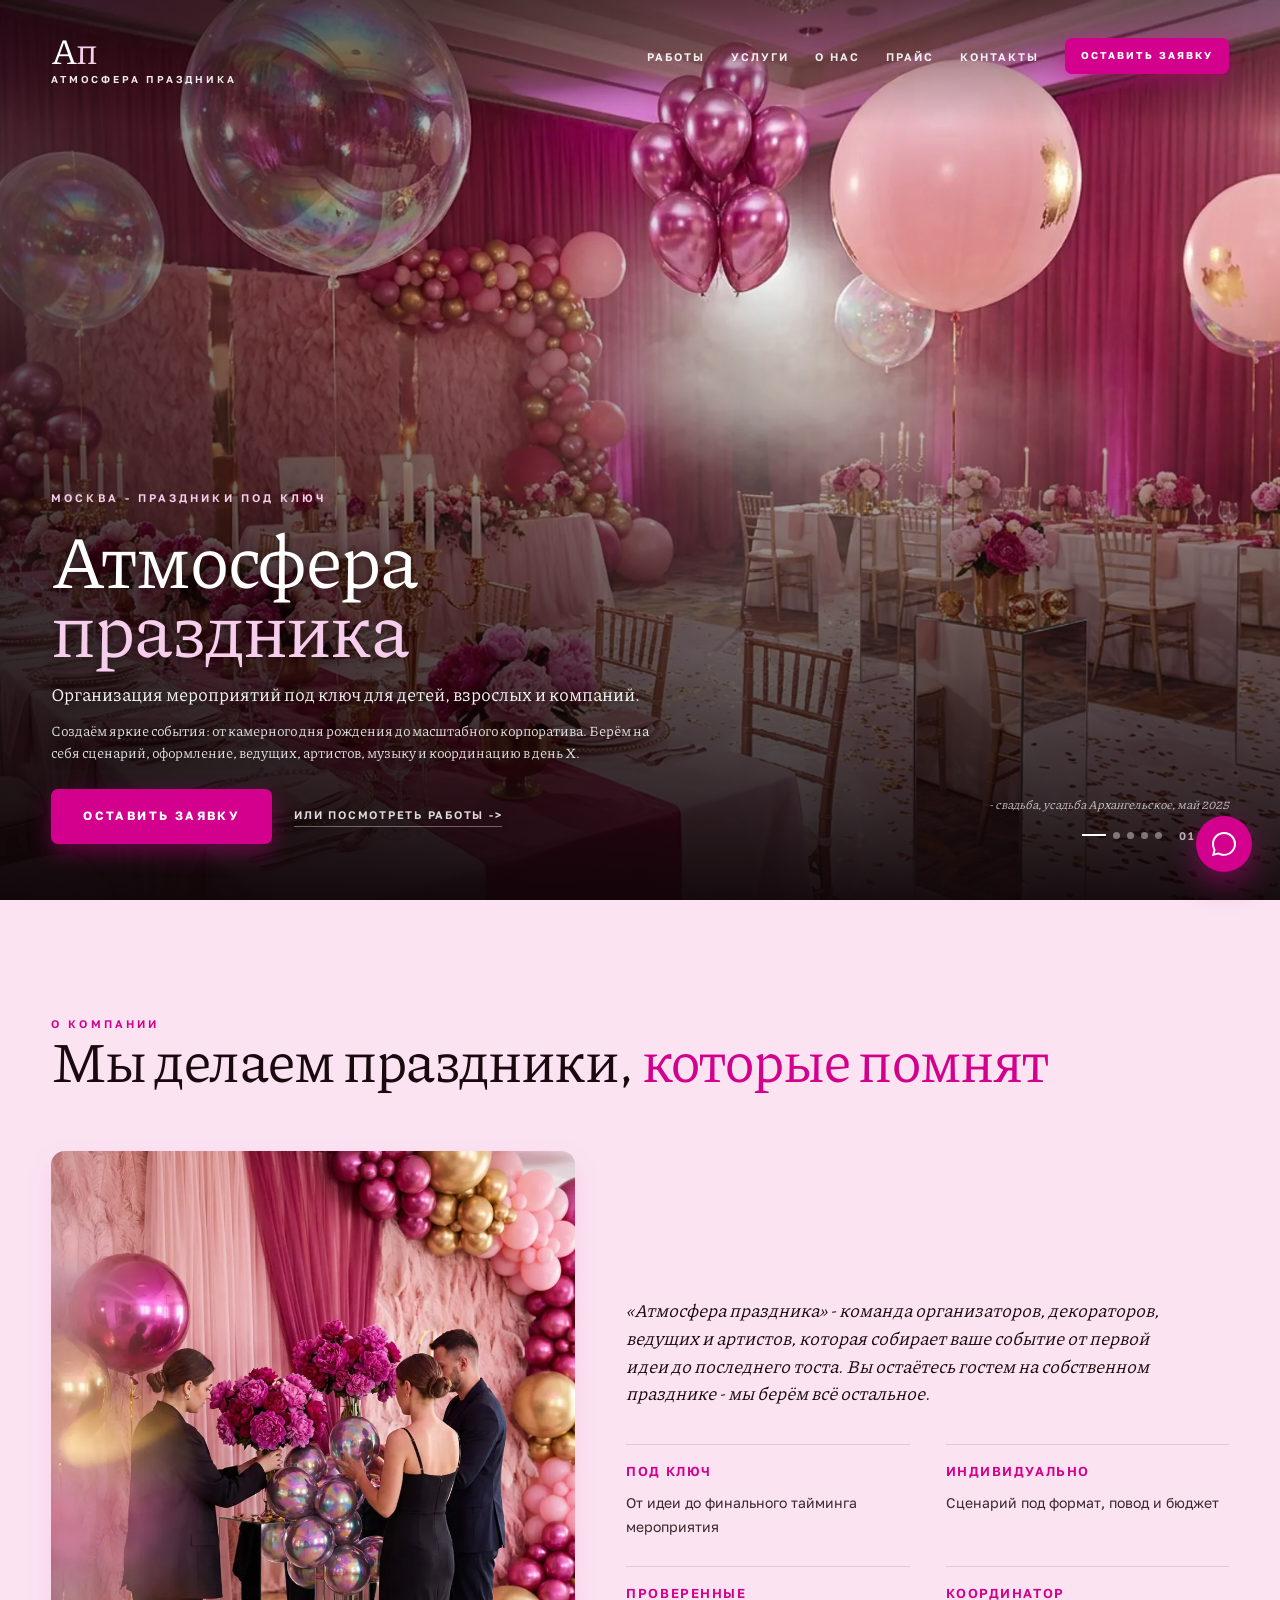
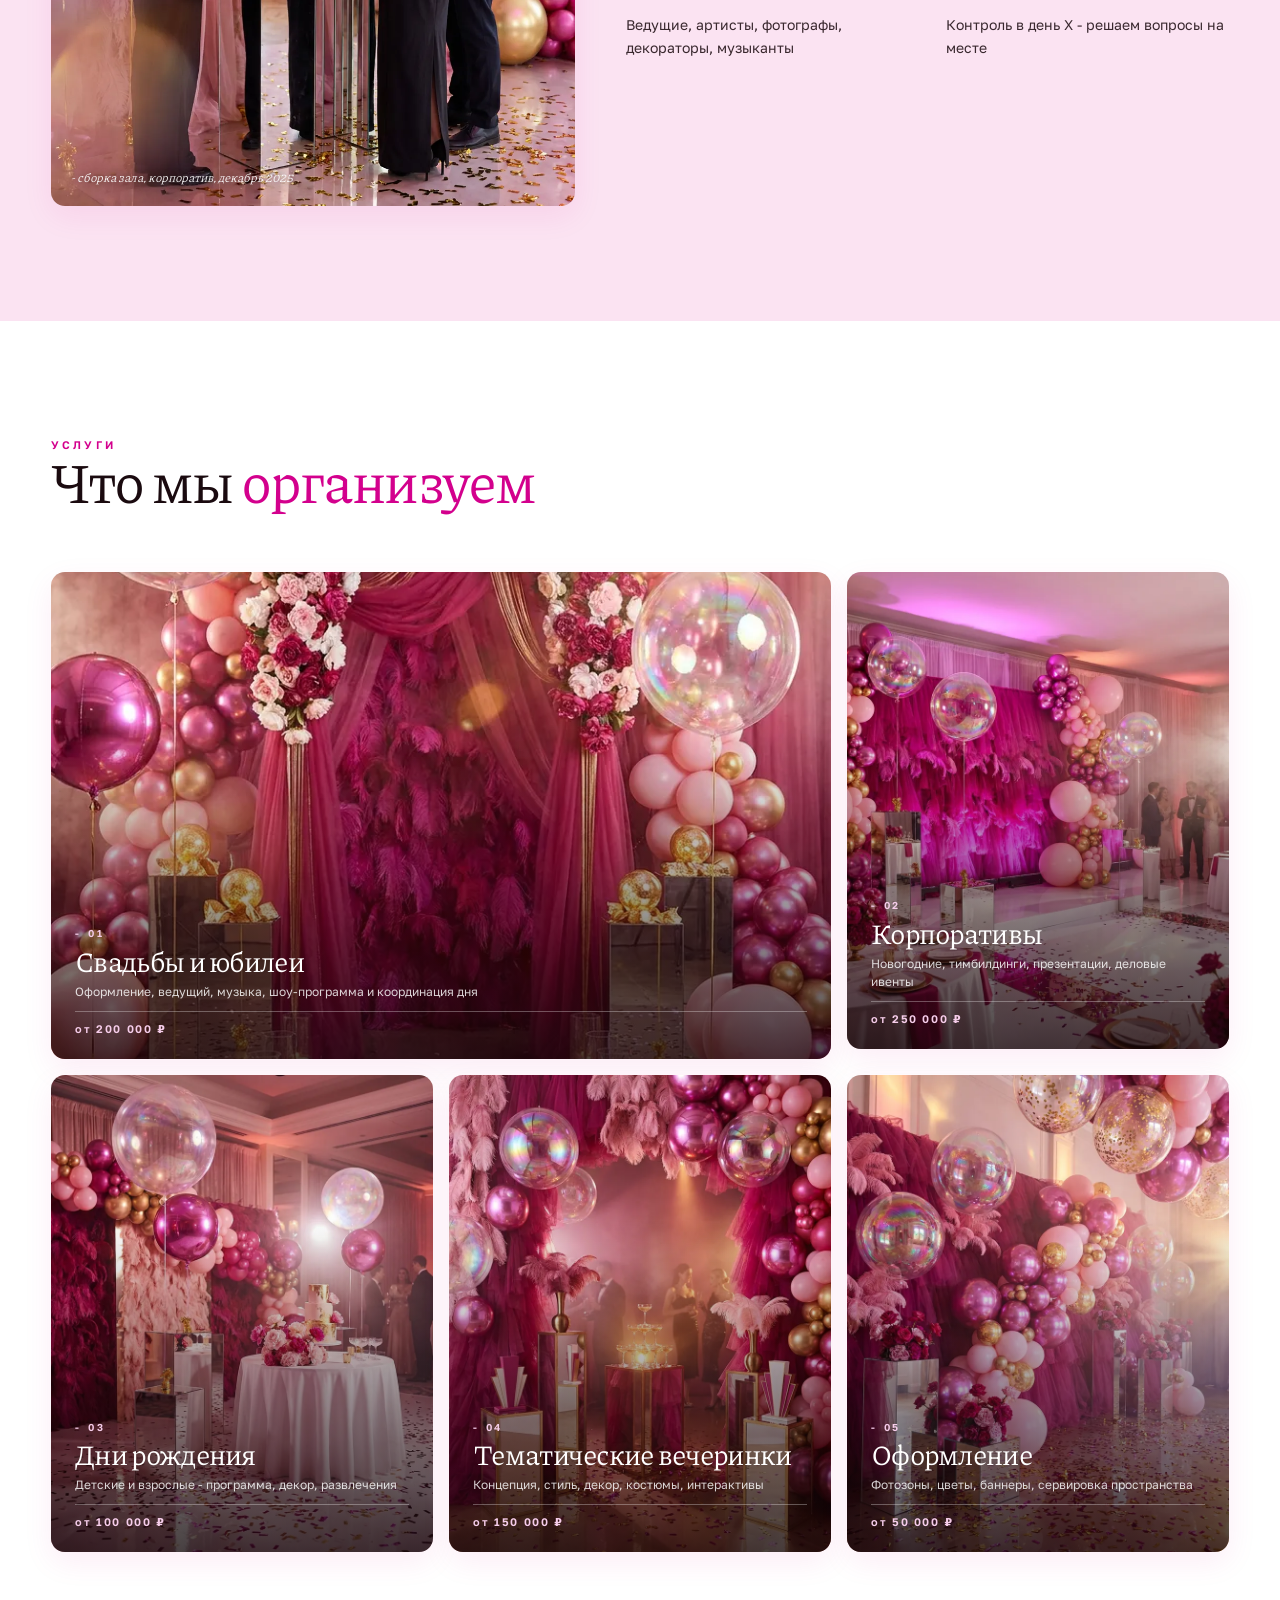
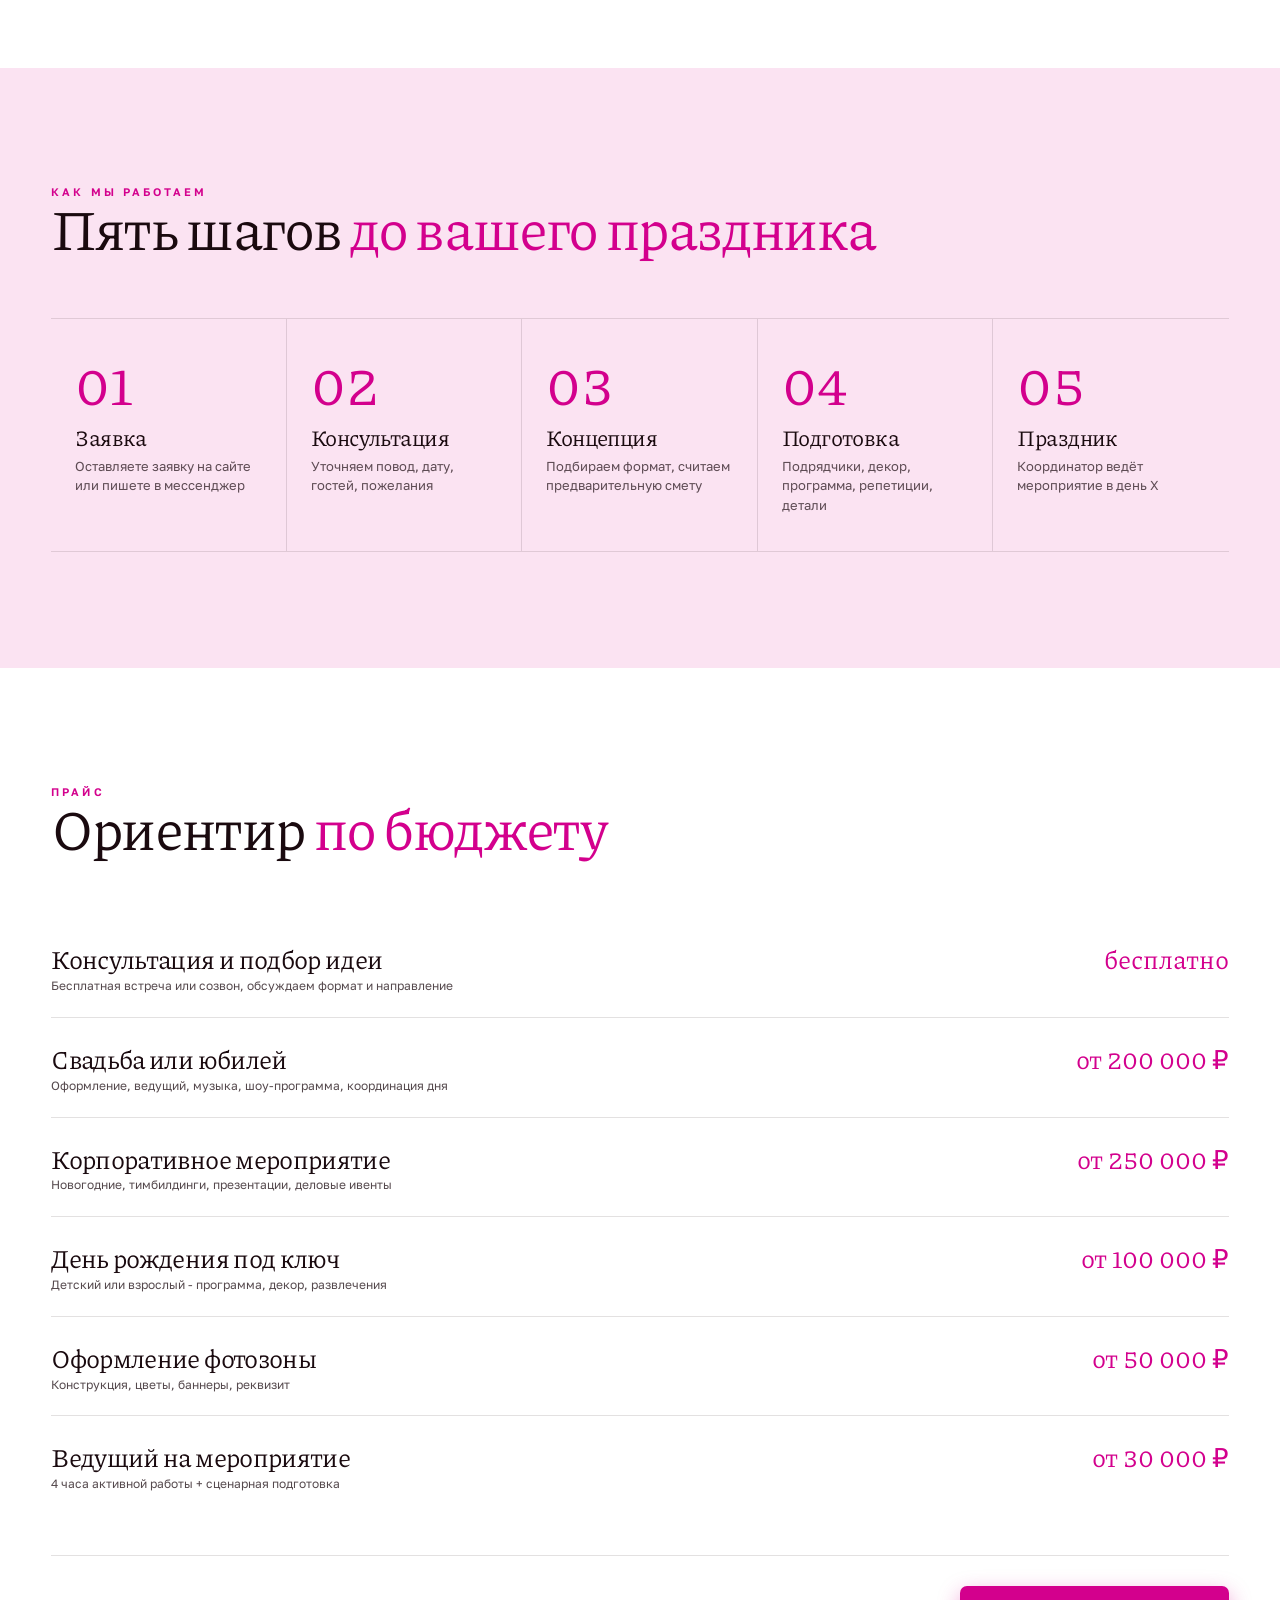
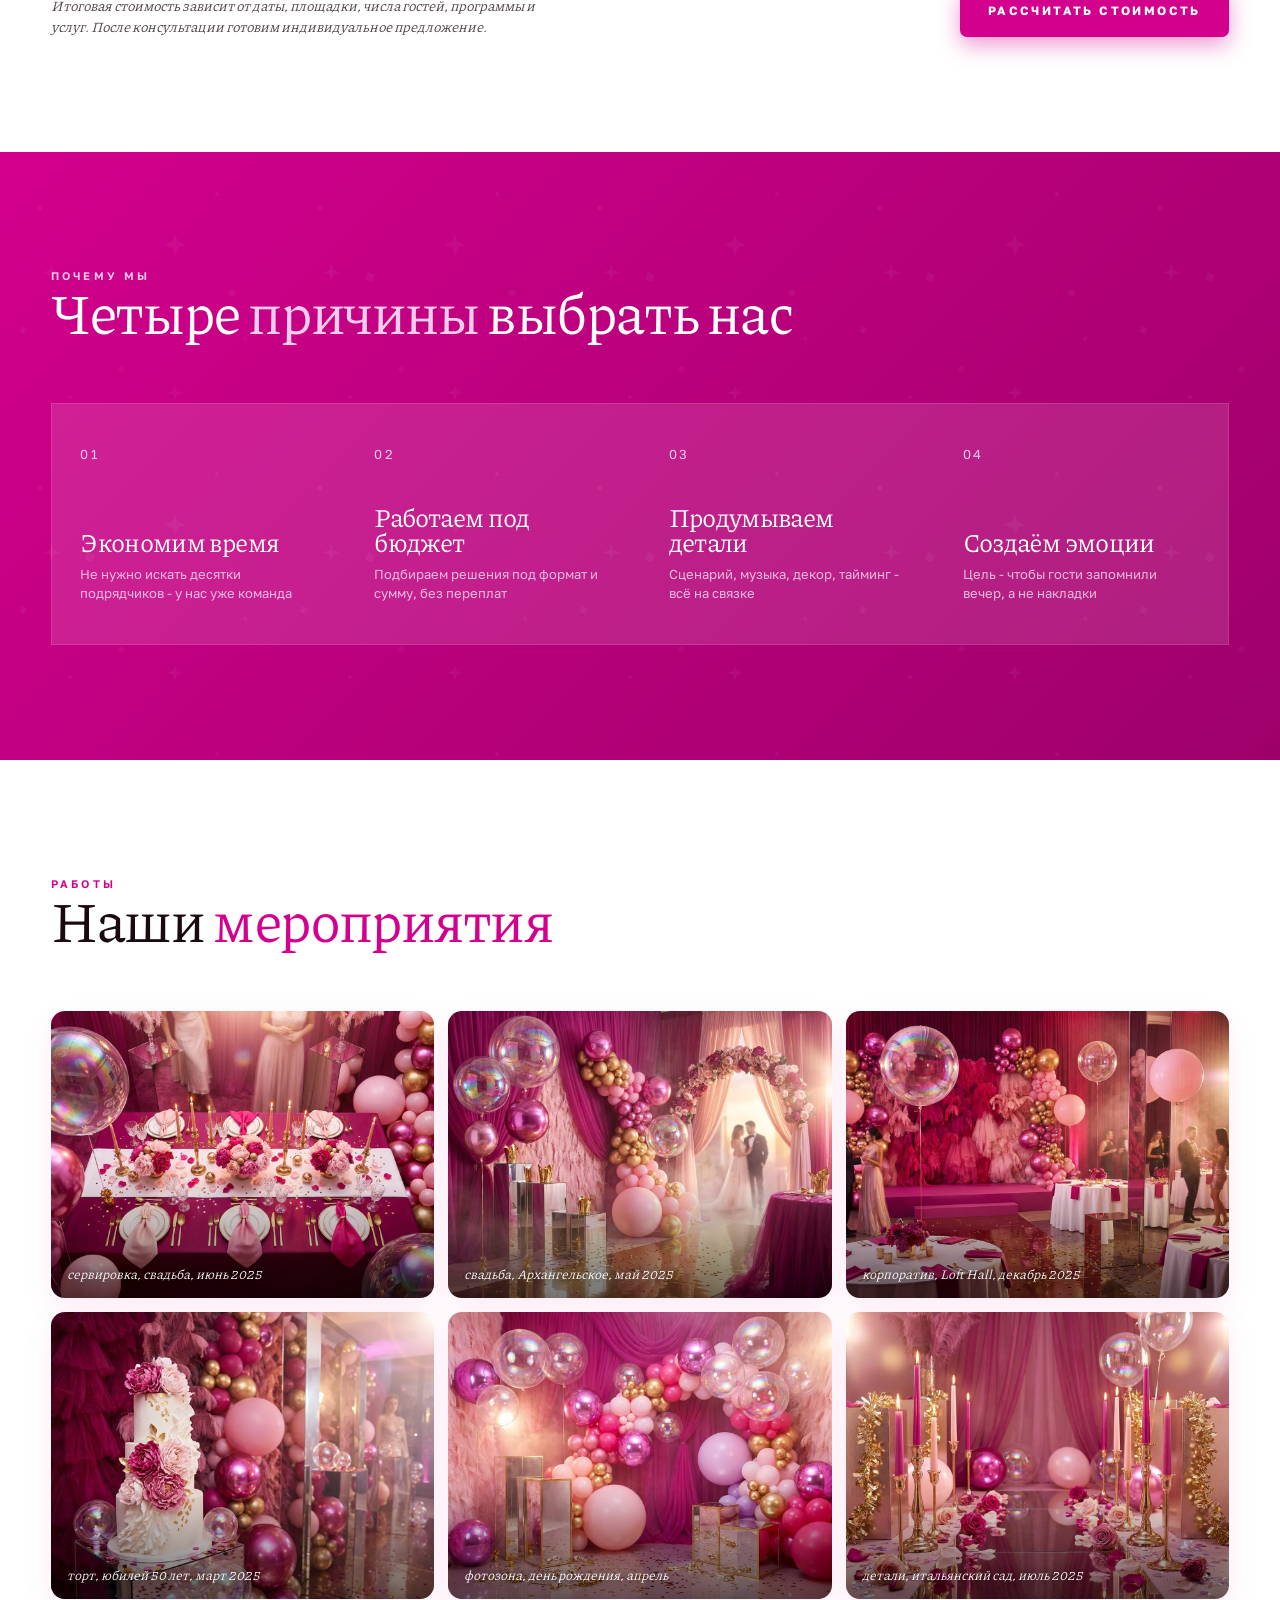
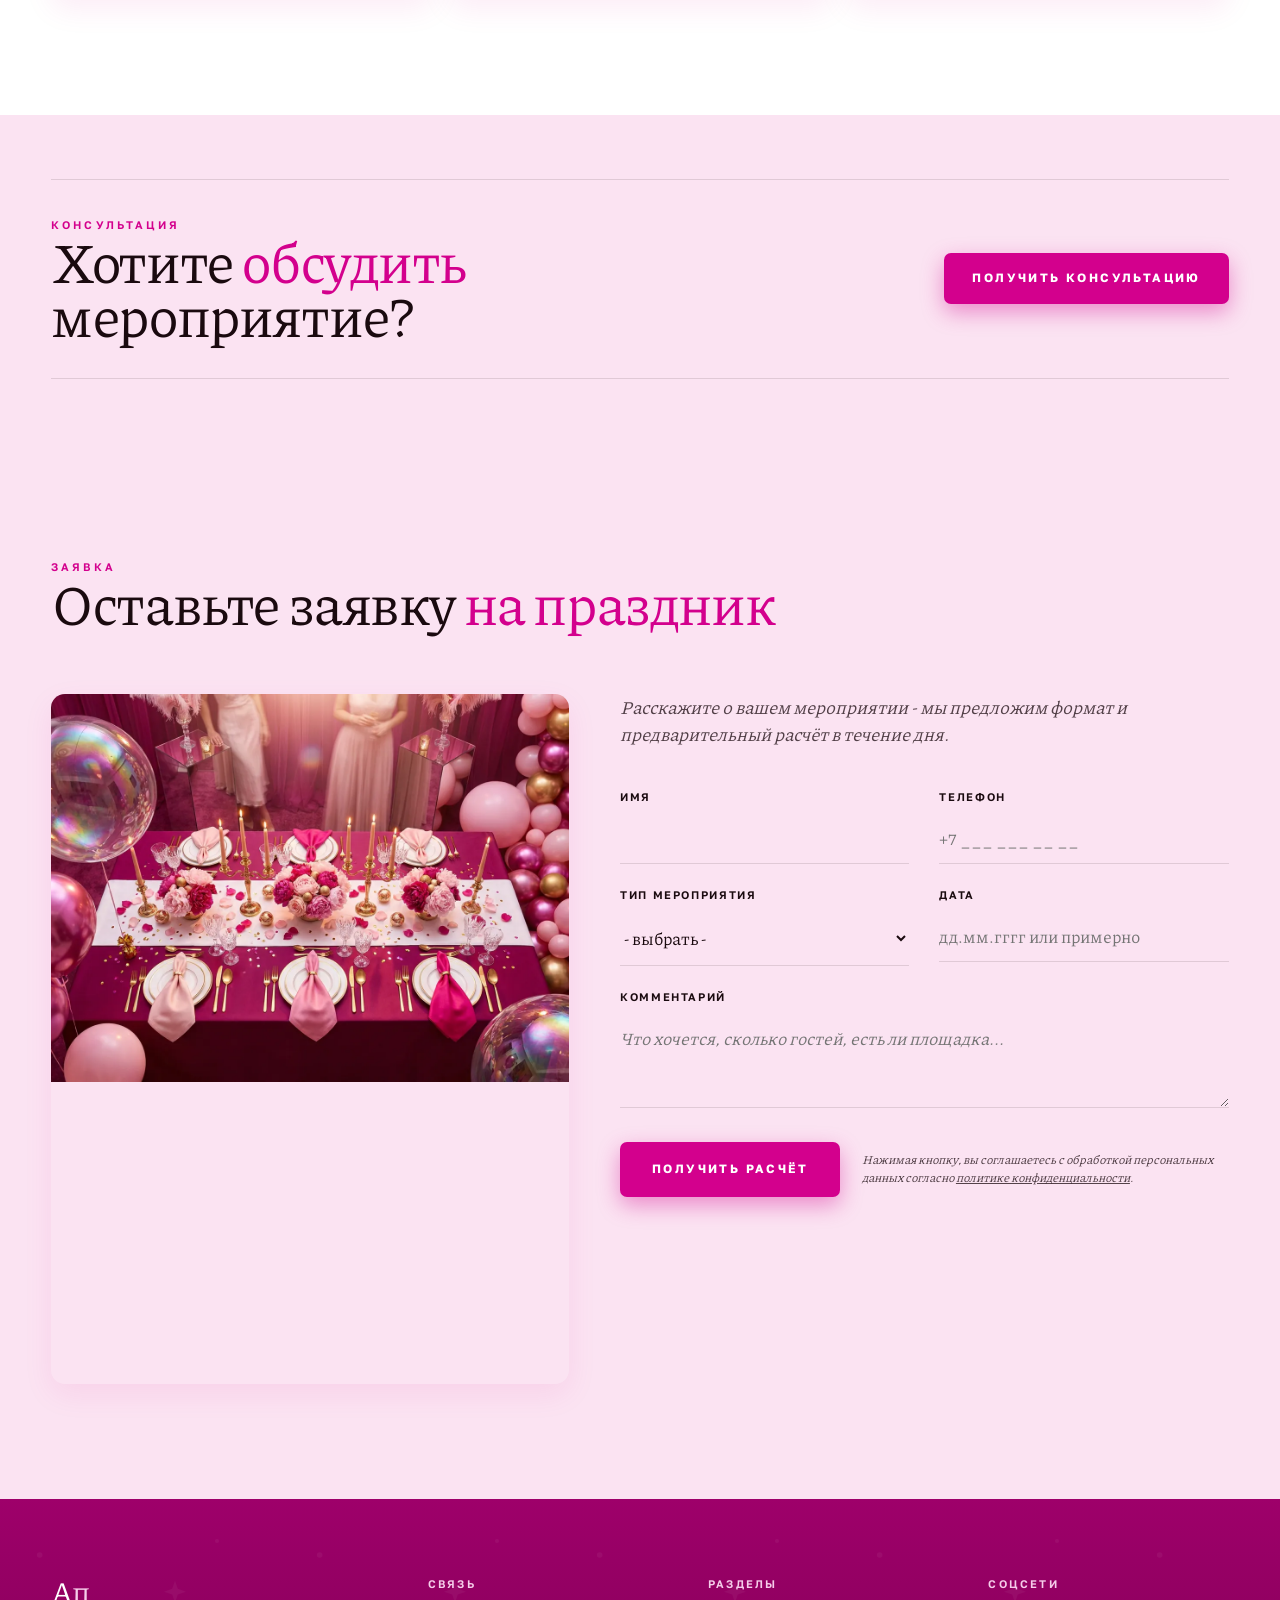
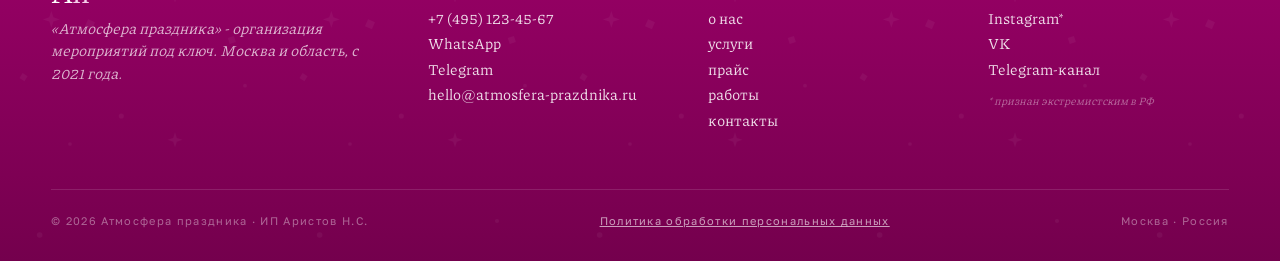
==== commit 33542cae: "превью: страница политики обработки ПД + фикс сетки галереи (убрана дырка)" ====
--- a/index.html
+++ b/index.html
@@ -338,47 +338,47 @@
         </div>
       </div>
       <div class="gal-grid" id="gallery-grid">
-        <button class="gal gal-tall" data-i="0" aria-label="увеличить фото">
+        <button class="gal" data-i="0" aria-label="увеличить фото">
           <picture>
             <source srcset="assets/img/gallery/1-banquet-topdown.webp" type="image/webp">
             <img src="assets/img/gallery/1-banquet-topdown.jpg" alt="сервировка свадебного банкета" loading="lazy">
           </picture>
-          <span class="gal-cap">- сервировка, свадьба, июнь 2025</span>
+          <span class="gal-cap">сервировка, свадьба, июнь 2025</span>
         </button>
         <button class="gal" data-i="1" aria-label="увеличить фото">
           <picture>
             <source srcset="assets/img/gallery/2-couple-arch.webp" type="image/webp">
             <img src="assets/img/gallery/2-couple-arch.jpg" alt="пара под цветочной аркой" loading="lazy">
           </picture>
-          <span class="gal-cap">- свадьба, Архангельское, май 2025</span>
+          <span class="gal-cap">свадьба, Архангельское, май 2025</span>
         </button>
         <button class="gal" data-i="2" aria-label="увеличить фото">
           <picture>
             <source srcset="assets/img/gallery/3-corporate-hall.webp" type="image/webp">
             <img src="assets/img/gallery/3-corporate-hall.jpg" alt="корпоративный гала-зал" loading="lazy">
           </picture>
-          <span class="gal-cap">- корпоратив, Loft Hall, декабрь 2025</span>
+          <span class="gal-cap">корпоратив, Loft Hall, декабрь 2025</span>
         </button>
         <button class="gal" data-i="3" aria-label="увеличить фото">
           <picture>
             <source srcset="assets/img/gallery/4-cake.webp" type="image/webp">
             <img src="assets/img/gallery/4-cake.jpg" alt="свадебный торт с пеониями" loading="lazy">
           </picture>
-          <span class="gal-cap">- торт, юбилей 50 лет, март 2025</span>
+          <span class="gal-cap">торт, юбилей 50 лет, март 2025</span>
         </button>
         <button class="gal" data-i="4" aria-label="увеличить фото">
           <picture>
             <source srcset="assets/img/gallery/5-photozone.webp" type="image/webp">
             <img src="assets/img/gallery/5-photozone.jpg" alt="фотозона из шаров" loading="lazy">
           </picture>
-          <span class="gal-cap">- фотозона, день рождения, апрель</span>
+          <span class="gal-cap">фотозона, день рождения, апрель</span>
         </button>
         <button class="gal" data-i="5" aria-label="увеличить фото">
           <picture>
             <source srcset="assets/img/gallery/6-candles-detail.webp" type="image/webp">
             <img src="assets/img/gallery/6-candles-detail.jpg" alt="свечи вдоль свадебного коридора" loading="lazy">
           </picture>
-          <span class="gal-cap">- детали, итальянский сад, июль 2025</span>
+          <span class="gal-cap">детали, итальянский сад, июль 2025</span>
         </button>
       </div>
     </section>
@@ -486,7 +486,8 @@
       </div>
     </div>
     <div class="foot-bottom">
-      <span>© 2026 Атмосфера праздника · ИП Иванов И.И.</span>
+      <span>© 2026 Атмосфера праздника · ИП Аристов Н.С.</span>
+      <a href="policy.html">Политика обработки персональных данных</a>
       <span>Москва · Россия</span>
     </div>
   </footer>
--- a/assets/css/styles.min.css
+++ b/assets/css/styles.min.css
@@ -1 +1 @@
-@font-face{font-family:Golos Text;font-style:normal;font-weight:400;font-display:swap;src:url(../fonts/golos-text-400-cyrillic.woff2)format("woff2");unicode-range:U+301,U+400-45F,U+490-491,U+4B0-4B1,U+2116}@font-face{font-family:Golos Text;font-style:normal;font-weight:400;font-display:swap;src:url(../fonts/golos-text-400-latin.woff2)format("woff2");unicode-range:U+??,U+131,U+152-153,U+2BB-2BC,U+2C6,U+2DA,U+2DC,U+304,U+308,U+329,U+2000-206F,U+20AC,U+2122,U+2191,U+2193,U+2212,U+2215,U+FEFF,U+FFFD}@font-face{font-family:Golos Text;font-style:normal;font-weight:500;font-display:swap;src:url(../fonts/golos-text-500-cyrillic.woff2)format("woff2");unicode-range:U+301,U+400-45F,U+490-491,U+4B0-4B1,U+2116}@font-face{font-family:Golos Text;font-style:normal;font-weight:500;font-display:swap;src:url(../fonts/golos-text-500-latin.woff2)format("woff2");unicode-range:U+??,U+131,U+152-153,U+2BB-2BC,U+2C6,U+2DA,U+2DC,U+304,U+308,U+329,U+2000-206F,U+20AC,U+2122,U+2191,U+2193,U+2212,U+2215,U+FEFF,U+FFFD}@font-face{font-family:Golos Text;font-style:normal;font-weight:600;font-display:swap;src:url(../fonts/golos-text-600-cyrillic.woff2)format("woff2");unicode-range:U+301,U+400-45F,U+490-491,U+4B0-4B1,U+2116}@font-face{font-family:Golos Text;font-style:normal;font-weight:600;font-display:swap;src:url(../fonts/golos-text-600-latin.woff2)format("woff2");unicode-range:U+??,U+131,U+152-153,U+2BB-2BC,U+2C6,U+2DA,U+2DC,U+304,U+308,U+329,U+2000-206F,U+20AC,U+2122,U+2191,U+2193,U+2212,U+2215,U+FEFF,U+FFFD}@font-face{font-family:Golos Text;font-style:normal;font-weight:700;font-display:swap;src:url(../fonts/golos-text-700-cyrillic.woff2)format("woff2");unicode-range:U+301,U+400-45F,U+490-491,U+4B0-4B1,U+2116}@font-face{font-family:Golos Text;font-style:normal;font-weight:700;font-display:swap;src:url(../fonts/golos-text-700-latin.woff2)format("woff2");unicode-range:U+??,U+131,U+152-153,U+2BB-2BC,U+2C6,U+2DA,U+2DC,U+304,U+308,U+329,U+2000-206F,U+20AC,U+2122,U+2191,U+2193,U+2212,U+2215,U+FEFF,U+FFFD}@font-face{font-family:Piazzolla;font-style:normal;font-weight:400;font-display:swap;src:url(../fonts/piazzolla-400-cyrillic.woff2)format("woff2");unicode-range:U+301,U+400-45F,U+490-491,U+4B0-4B1,U+2116}@font-face{font-family:Piazzolla;font-style:normal;font-weight:400;font-display:swap;src:url(../fonts/piazzolla-400-latin.woff2)format("woff2");unicode-range:U+??,U+131,U+152-153,U+2BB-2BC,U+2C6,U+2DA,U+2DC,U+304,U+308,U+329,U+2000-206F,U+20AC,U+2122,U+2191,U+2193,U+2212,U+2215,U+FEFF,U+FFFD}@font-face{font-family:Piazzolla;font-style:normal;font-weight:500;font-display:swap;src:url(../fonts/piazzolla-500-cyrillic.woff2)format("woff2");unicode-range:U+301,U+400-45F,U+490-491,U+4B0-4B1,U+2116}@font-face{font-family:Piazzolla;font-style:normal;font-weight:500;font-display:swap;src:url(../fonts/piazzolla-500-latin.woff2)format("woff2");unicode-range:U+??,U+131,U+152-153,U+2BB-2BC,U+2C6,U+2DA,U+2DC,U+304,U+308,U+329,U+2000-206F,U+20AC,U+2122,U+2191,U+2193,U+2212,U+2215,U+FEFF,U+FFFD}@font-face{font-family:Piazzolla;font-style:normal;font-weight:600;font-display:swap;src:url(../fonts/piazzolla-600-cyrillic.woff2)format("woff2");unicode-range:U+301,U+400-45F,U+490-491,U+4B0-4B1,U+2116}@font-face{font-family:Piazzolla;font-style:normal;font-weight:600;font-display:swap;src:url(../fonts/piazzolla-600-latin.woff2)format("woff2");unicode-range:U+??,U+131,U+152-153,U+2BB-2BC,U+2C6,U+2DA,U+2DC,U+304,U+308,U+329,U+2000-206F,U+20AC,U+2122,U+2191,U+2193,U+2212,U+2215,U+FEFF,U+FFFD}:root{--c-ink:#1a0a0f;--c-malina:#d3008d;--c-malina-dark:#9e006a;--c-malina-light:#f6cdea;--c-cream:#fff;--c-cream-2:#fbe3f2;--c-rose:#fbe3f2;--c-line:#1a0a0f1f;--c-line-dark:#ffffff1f;--f-display:"Piazzolla", "Georgia", serif;--f-ui:"Golos Text", system-ui, sans-serif;--fz-h1:clamp(40px, 5.8vw, 88px);--fz-h2:clamp(32px, 4.4vw, 64px);--fz-h3:clamp(20px, 2vw, 28px);--fz-lead:clamp(15px, 1.4vw, 19px);--fz-body:15px;--fz-small:13px;--fz-eyebrow:11px;--gap-xs:8px;--gap-s:16px;--gap-m:24px;--gap-l:40px;--gap-xl:64px;--gap-section:clamp(64px, 9vw, 120px);--pad-side:clamp(20px, 4vw, 56px);--max-content:1440px;--shadow-cta:0 8px 22px #d3008d66;--shadow-card:0 4px 14px #1a0a0f14;--shadow-soft:0 10px 30px #d3008d14;--radius-card:14px;--radius-input:9px;--radius-btn:7px;--transition:.2s ease;--transition-slow:.6s ease}*,:before,:after{box-sizing:border-box;margin:0;padding:0}html{scroll-behavior:smooth;-webkit-font-smoothing:antialiased;-moz-osx-font-smoothing:grayscale}body{font-family:var(--f-ui);font-size:var(--fz-body);color:var(--c-ink);background:var(--c-cream);line-height:1.55;overflow-x:hidden}img,picture,video{max-width:100%;height:auto;display:block}button{font:inherit;cursor:pointer;color:inherit;background:0 0;border:0}a{color:inherit;text-decoration:none}ul,ol{list-style:none}h1,h2,h3,h4{font-family:var(--f-display);letter-spacing:-.025em;color:var(--c-ink);font-weight:400;line-height:.97}h1{font-size:var(--fz-h1);line-height:.93}h2{font-size:var(--fz-h2)}h3{font-size:var(--fz-h3)}em{color:var(--c-malina);font-style:normal}p{line-height:1.55}.eyebrow{font-family:var(--f-ui);font-weight:600;font-size:var(--fz-eyebrow);letter-spacing:.28em;text-transform:uppercase;color:var(--c-malina)}.btn{border-radius:var(--radius-btn);font-family:var(--f-ui);letter-spacing:.2em;text-transform:uppercase;transition:background var(--transition), transform var(--transition);padding:16px 28px;font-size:12px;font-weight:700;display:inline-block}.btn-main{background:var(--c-malina);color:#fff;box-shadow:var(--shadow-cta)}.btn-main:hover{background:var(--c-malina-dark);transform:translateY(-1px)}.btn-cream{background:var(--c-cream);color:var(--c-ink)}.btn-cream:hover{background:var(--c-cream-2)}.s{padding:var(--gap-section) var(--pad-side)}.s-head{justify-content:space-between;align-items:flex-end;gap:var(--gap-l);margin-bottom:var(--gap-xl);display:flex}.s-h2{max-width:720px}.visually-hidden{clip:rect(0,0,0,0);white-space:nowrap;border:0;width:1px!important;height:1px!important;margin:-1px!important;padding:0!important;position:absolute!important;overflow:hidden!important}.hero{color:#fff;min-height:100dvh;font-family:var(--f-display);position:relative;overflow:hidden}.hero-bg{transition:opacity var(--transition-slow);z-index:0;background-position:50% 35%;background-size:cover;position:absolute;inset:0}.hero:before{content:"";z-index:1;background:linear-gradient(#0f050880 0%,#0f050800 14% 30%,#0f0508f5 100%),linear-gradient(90deg,#0f05089e 0%,#0f050800 62%);position:absolute;inset:0}.mono{top:clamp(20px,3vw,32px);left:var(--pad-side);z-index:3;color:#fff;line-height:1;position:absolute}.mono-mark{font-family:var(--f-display);letter-spacing:-.04em;font-size:clamp(26px,3.2vw,36px);display:block}.mono-mark em{color:var(--c-malina-light)}.mono-name{font-family:var(--f-ui);letter-spacing:.28em;text-transform:uppercase;color:#ffffffeb;margin-top:6px;font-size:10px;font-weight:600;display:block}.topnav{top:clamp(24px,3vw,40px);right:var(--pad-side);z-index:3;font-family:var(--f-ui);letter-spacing:.18em;text-transform:uppercase;color:#ffffffeb;align-items:center;gap:clamp(16px,2.2vw,26px);font-size:11px;font-weight:600;display:flex;position:absolute}.topnav a:hover{color:var(--c-malina-light)}.btn-sm{padding:10px 16px;font-size:10px}.hamburger{flex-direction:column;gap:5px;padding:6px;display:none}.hamburger span{width:22px;height:1.5px;transition:transform var(--transition);background:#fff;display:block}.hero-content{bottom:clamp(40px,6vw,56px);left:var(--pad-side);z-index:3;max-width:min(56%,760px);position:absolute}.eyebrow-light{color:var(--c-malina-light);margin-bottom:18px}.hero h1{color:#fff;margin-bottom:20px}.hero h1 em{color:var(--c-malina-light)}.hero-sub{font-family:var(--f-display);font-style:normal;font-weight:400;font-size:var(--fz-lead);color:#fffffff2;max-width:92%;margin-bottom:14px;line-height:1.35}.hero-desc{color:#ffffffd9;max-width:85%;margin-bottom:26px;font-size:14px;line-height:1.55}.hero h1,.hero-sub,.hero-desc{text-shadow:0 1px 12px #0f05088c}.hero-cta{flex-wrap:wrap;align-items:center;gap:clamp(16px,2vw,22px);display:flex}.hero-cta .btn-main{padding:18px 32px;font-size:12px}.hero-link{font-family:var(--f-ui);letter-spacing:.16em;text-transform:uppercase;color:#ffffffd9;border-bottom:1px solid #ffffff59;padding-bottom:3px;font-size:11px;font-weight:600}.hero-link:hover{color:#fff;border-bottom-color:#fff}.hero-meta{bottom:clamp(40px,6vw,56px);right:var(--pad-side);z-index:3;color:#ffffffb3;text-align:right;position:absolute}.hero-cap{font-family:var(--f-display);margin-bottom:12px;font-size:12px;font-style:italic}.hero-dots{justify-content:flex-end;align-items:center;gap:7px;display:flex}.hero-dots .d{cursor:pointer;width:7px;height:7px;transition:width var(--transition), background var(--transition);background:#fff6;border-radius:50%;padding:0}.hero-dots .d.active{background:#fff;border-radius:0;width:24px;height:2px}.hero-dots .counter{font-family:var(--f-ui);letter-spacing:.15em;color:#ffffffb3;margin-left:10px;font-size:11px;font-weight:600}.about{background:var(--c-rose)}.about-grid{grid-template-columns:1fr 1.15fr;align-items:center;gap:clamp(28px,4vw,60px);display:grid}.about-photo{aspect-ratio:4/5;border-radius:var(--radius-card);box-shadow:var(--shadow-soft);position:relative;overflow:hidden}.about-photo img{object-fit:cover;width:100%;height:100%}.about-photo figcaption{font-family:var(--f-display);color:#ffffffe0;text-shadow:0 1px 8px #00000080;font-size:12px;font-style:italic;position:absolute;bottom:18px;left:20px}.about-lead{font-family:var(--f-display);font-style:italic;font-weight:400;font-size:var(--fz-lead);color:var(--c-ink);max-width:92%;margin-bottom:36px;line-height:1.55}.features{grid-template-columns:1fr 1fr;gap:28px 36px;display:grid}.features li{border-top:1px solid var(--c-line);padding-top:16px}.features li strong{font-family:var(--f-ui);letter-spacing:.12em;text-transform:uppercase;color:var(--c-malina);margin-bottom:10px;font-size:13px;font-weight:600;display:block}.features li span{color:var(--c-ink);opacity:.86;font-size:14px;line-height:1.55}.services{background:#fff}.svc-grid{grid-template-columns:repeat(3,1fr);gap:16px;display:grid}.svc{aspect-ratio:4/5;color:#fff;border-radius:var(--radius-card);box-shadow:var(--shadow-soft);display:block;position:relative;overflow:hidden}.svc-wide{aspect-ratio:8/5;grid-column:span 2}.svc picture,.svc img{object-fit:cover;width:100%;height:100%;transition:transform .6s;position:absolute;inset:0}.svc:hover img{transform:scale(1.04)}.svc:after{content:"";background:linear-gradient(#0f050800 30%,#0f0508bf 100%);position:absolute;inset:0}.svc-body{z-index:2;position:absolute;bottom:22px;left:24px;right:24px}.svc-num{font-family:var(--f-ui);letter-spacing:.28em;text-transform:uppercase;color:var(--c-malina-light);margin-bottom:6px;font-size:10px;font-weight:600}.svc h3{color:#fff;margin-bottom:8px;font-size:clamp(22px,2.2vw,28px)}.svc-desc{color:#ffffffd1;font-size:12px;line-height:1.5}.svc-price{font-family:var(--f-ui);letter-spacing:.15em;color:var(--c-malina-light);border-top:1px solid #ffffff4d;margin-top:10px;padding-top:8px;font-size:11px;font-weight:600;display:block}.process{background:var(--c-rose)}.steps{border-top:1px solid var(--c-line);border-bottom:1px solid var(--c-line);grid-template-columns:repeat(5,1fr);display:grid}.step{border-right:1px solid var(--c-line);padding:36px 24px}.step:last-child{border-right:0}.step-num{font-family:var(--f-display);color:var(--c-malina);margin-bottom:16px;font-size:clamp(40px,4.5vw,56px);line-height:1}.step h3{margin-bottom:8px;font-size:clamp(18px,1.8vw,22px)}.step-desc{color:#1a0a0fb3;font-size:13px;line-height:1.5}.price{background:var(--c-cream)}.price-table{width:100%}.price-row{border-bottom:1px solid var(--c-line);grid-template-columns:1fr auto;align-items:baseline;gap:24px;padding:22px 0;display:grid}.price-row:last-child{border-bottom:0}.price-name h3{color:var(--c-ink);margin-bottom:6px;font-size:clamp(20px,2vw,26px)}.price-name p{color:#1a0a0fbd;max-width:540px;font-size:12px;line-height:1.4}.price-amount{font-family:var(--f-display);color:var(--c-malina);white-space:nowrap;font-size:clamp(20px,2vw,26px);font-weight:400}.price-foot{border-top:1px solid var(--c-line);flex-wrap:wrap;justify-content:space-between;align-items:end;gap:30px;margin-top:40px;padding-top:30px;display:flex}.price-note{font-family:var(--f-display);color:#1a0a0fbd;max-width:520px;font-size:14px;font-style:italic;line-height:1.5}.why{background:linear-gradient(135deg, var(--c-malina) 0%, var(--c-malina-dark) 100%);color:#fff}.why .eyebrow{color:var(--c-malina-light)}.why h2{color:#fff}.why h2 em{color:var(--c-malina-light)}.why-grid{background:var(--c-line-dark);border:1px solid var(--c-line-dark);grid-template-columns:repeat(4,1fr);gap:1px;display:grid}.why-cell{background:0 0;flex-direction:column;justify-content:space-between;min-height:240px;padding:40px 28px;display:flex}.why-num{font-family:var(--f-ui);letter-spacing:.2em;color:var(--c-malina-light);font-size:13px;font-weight:400}.why-cell h3{color:#fff;margin-bottom:10px;font-size:clamp(20px,2vw,26px)}.why-desc{color:#ffffffb3;font-size:13px;line-height:1.5}.gallery{background:#fff}.gal-grid{grid-template-columns:repeat(3,1fr);grid-auto-rows:1fr;gap:14px;display:grid}.gal{aspect-ratio:4/3;border-radius:var(--radius-card);box-shadow:var(--shadow-soft);cursor:pointer;padding:0;display:block;position:relative;overflow:hidden}.gal-tall{aspect-ratio:4/5;grid-row:span 2}.gal picture,.gal img{object-fit:cover;width:100%;height:100%;transition:transform .5s;position:absolute;inset:0}.gal:hover img{transform:scale(1.04)}.gal:after{content:"";pointer-events:none;background:linear-gradient(#0000 60%,#0000008c 100%);position:absolute;inset:0}.gal-cap{z-index:2;color:#ffffffeb;font-family:var(--f-display);text-shadow:0 1px 8px #0009;text-align:left;font-size:13px;font-style:italic;position:absolute;bottom:14px;left:16px;right:16px}.cta-mid{background:var(--c-rose);padding-top:64px;padding-bottom:64px}.cta-mid-inner{justify-content:space-between;align-items:center;gap:var(--gap-l);border-top:1px solid var(--c-line);border-bottom:1px solid var(--c-line);flex-wrap:wrap;padding:36px 0;display:flex}.cta-mid h2{max-width:600px}.form{background:var(--c-cream-2)}.form-grid{grid-template-columns:.85fr 1fr;align-items:start;gap:clamp(28px,4vw,56px);display:grid}.form-photo{aspect-ratio:3/4;border-radius:var(--radius-card);box-shadow:var(--shadow-soft);overflow:hidden}.form-photo img{object-fit:cover;width:100%;height:100%}.form-lead{font-family:var(--f-display);font-style:italic;font-size:var(--fz-lead);color:#1a0a0fbf;margin-bottom:40px;line-height:1.5}.form-body label{font-family:var(--f-ui);letter-spacing:.15em;text-transform:uppercase;color:var(--c-ink);font-size:11px;font-weight:600;display:block}.form-body label>span{margin-bottom:8px;display:block}.form-body input,.form-body textarea,.form-body select{border:0;border-bottom:1px solid var(--c-line);width:100%;font-family:var(--f-display);color:var(--c-ink);transition:border-color var(--transition);background:0 0;outline:none;padding:14px 0;font-size:17px;font-weight:400;line-height:1.3}.form-body input:focus,.form-body textarea:focus,.form-body select:focus{border-bottom-color:var(--c-malina)}.form-body textarea{resize:vertical;min-height:60px;font-style:italic}.form-row{grid-template-columns:1fr 1fr;gap:30px;margin-bottom:22px;display:grid}.form-comment{margin-bottom:28px;display:block}.cf-turnstile{min-height:65px;margin-bottom:24px}.form-cta{flex-wrap:wrap;align-items:center;gap:22px;margin-top:30px;display:flex}.form-cta .btn-main{padding:18px 32px;font-size:12px}.form-note{font-family:var(--f-display);color:#1a0a0fbd;flex:1;min-width:240px;font-size:12px;font-style:italic;line-height:1.5}.form-note a{text-decoration:underline}.form-status{margin-top:18px;font-size:14px}.form-status.ok{color:var(--c-malina)}.form-status.err{color:#c0392b}.foot{background:linear-gradient(180deg, var(--c-malina-dark) 0%, #74004d 100%);color:#ffffffc7;padding:80px var(--pad-side) 32px}.foot-grid{gap:var(--gap-l);border-bottom:1px solid var(--c-line-dark);grid-template-columns:1.4fr 1fr 1fr 1fr;padding-bottom:56px;display:grid}.foot-mono{font-family:var(--f-display);color:#fff;letter-spacing:-.04em;margin-bottom:12px;font-size:30px;line-height:.85}.foot-mono em{color:var(--c-malina-light)}.foot-tag{font-family:var(--f-display);color:#ffffffb3;max-width:320px;font-size:15px;font-style:italic;line-height:1.5}.foot-col h4{font-family:var(--f-ui);letter-spacing:.2em;text-transform:uppercase;color:var(--c-malina-light);margin-bottom:16px;font-size:11px;font-weight:600}.foot-col a{font-family:var(--f-display);color:#ffffffdb;font-size:15px;line-height:1.7;display:block}.foot-col a:hover{color:#fff}.foot-disclaimer{font-family:var(--f-display);color:#fff6;margin-top:10px;font-size:11px;font-style:italic}.foot-bottom{font-family:var(--f-ui);letter-spacing:.12em;color:#fff6;justify-content:space-between;padding-top:22px;font-size:11px;display:flex}.floater{z-index:99;background:var(--c-malina);color:#fff;width:56px;height:56px;transition:transform var(--transition);border-radius:50%;justify-content:center;align-items:center;display:flex;position:fixed;bottom:28px;right:28px;box-shadow:0 12px 30px #d3008d73}.floater:hover{background:var(--c-malina-dark);transform:translateY(-2px)}.lb-overlay{z-index:1000;background:#0f0508eb;justify-content:center;align-items:center;padding:40px 60px;display:none;position:fixed;inset:0}.lb-overlay.open{display:flex}.lb-img{object-fit:contain;max-width:100%;max-height:85vh}.lb-close,.lb-prev,.lb-next{color:#fff;cursor:pointer;font-size:32px;font-family:var(--f-ui);opacity:.7;transition:opacity var(--transition);background:0 0;padding:8px 14px;position:absolute}.lb-close:hover,.lb-prev:hover,.lb-next:hover{opacity:1}.lb-close{top:24px;right:24px}.lb-prev{font-size:48px;top:50%;left:24px;transform:translateY(-50%)}.lb-next{font-size:48px;top:50%;right:24px;transform:translateY(-50%)}.lb-cap{color:#ffffffd9;font-family:var(--f-display);text-align:center;font-size:14px;font-style:italic;position:absolute;bottom:24px;left:50%;transform:translate(-50%)}.why,.foot{isolation:isolate;position:relative}.why:before,.foot:before{content:"";opacity:.05;pointer-events:none;z-index:0;background:url(../img/decor-confetti.svg) 0 0/280px 280px;position:absolute;inset:0}.why>*,.foot>*{z-index:1;position:relative}@media (width<=1023px){.about-grid{grid-template-columns:1fr}.about-photo{max-width:480px}.svc-grid{grid-template-columns:repeat(2,1fr)}.svc-wide{aspect-ratio:8/5;grid-column:span 2}.steps{grid-template-columns:repeat(2,1fr)}.step{border-bottom:1px solid var(--c-line)}.step:nth-last-child(-n+2){border-bottom:0}.step:nth-child(2n){border-right:0}.why-grid,.gal-grid{grid-template-columns:repeat(2,1fr)}.gal-tall{grid-row:span 2}.form-grid{grid-template-columns:1fr}.form-photo{aspect-ratio:4/3;max-width:480px}.foot-grid{grid-template-columns:1fr 1fr;gap:36px}}@media (width<=767px){.hero{min-height:100vh}.topnav{gap:0}.topnav a:not(.btn),.topnav .btn{display:none}.hamburger{display:flex}.topnav.open{z-index:50;background:var(--c-malina);flex-direction:column;justify-content:center;align-items:center;gap:24px;padding:40px;position:fixed;inset:0}.topnav.open a:not(.btn){color:#fff;font-size:16px;display:block}.topnav.open .btn{margin-top:20px;display:inline-block}.hero-content{max-width:88%;bottom:100px}.hero-cta{flex-direction:column;align-items:flex-start}.hero-meta{display:none}.s-head{align-items:flex-start;gap:var(--gap-m);flex-direction:column}.svc-grid{grid-template-columns:1fr}.svc-wide{aspect-ratio:4/5;grid-column:auto}.steps{grid-template-columns:1fr}.step{border-right:0;border-bottom:1px solid var(--c-line)}.step:last-child{border-bottom:0}.why-grid{grid-template-columns:1fr}.why-cell{justify-content:flex-start;gap:22px;min-height:auto}.gal-grid{grid-template-columns:1fr}.gal,.gal-tall{aspect-ratio:4/3;grid-row:auto}.price-row{grid-template-columns:1fr;gap:8px}.price-amount{font-size:22px}.price-foot{flex-direction:column;align-items:stretch}.form-row{grid-template-columns:1fr}.foot-grid{grid-template-columns:1fr;gap:36px;padding-bottom:36px}.foot-bottom{flex-direction:column;align-items:flex-start;gap:8px}.foot{padding-top:56px}.floater{width:48px;height:48px;bottom:18px;right:18px}.lb-overlay{padding:20px}.lb-prev,.lb-next{padding:4px 8px;font-size:32px}}+@font-face{font-family:Golos Text;font-style:normal;font-weight:400;font-display:swap;src:url(../fonts/golos-text-400-cyrillic.woff2)format("woff2");unicode-range:U+301,U+400-45F,U+490-491,U+4B0-4B1,U+2116}@font-face{font-family:Golos Text;font-style:normal;font-weight:400;font-display:swap;src:url(../fonts/golos-text-400-latin.woff2)format("woff2");unicode-range:U+??,U+131,U+152-153,U+2BB-2BC,U+2C6,U+2DA,U+2DC,U+304,U+308,U+329,U+2000-206F,U+20AC,U+2122,U+2191,U+2193,U+2212,U+2215,U+FEFF,U+FFFD}@font-face{font-family:Golos Text;font-style:normal;font-weight:500;font-display:swap;src:url(../fonts/golos-text-500-cyrillic.woff2)format("woff2");unicode-range:U+301,U+400-45F,U+490-491,U+4B0-4B1,U+2116}@font-face{font-family:Golos Text;font-style:normal;font-weight:500;font-display:swap;src:url(../fonts/golos-text-500-latin.woff2)format("woff2");unicode-range:U+??,U+131,U+152-153,U+2BB-2BC,U+2C6,U+2DA,U+2DC,U+304,U+308,U+329,U+2000-206F,U+20AC,U+2122,U+2191,U+2193,U+2212,U+2215,U+FEFF,U+FFFD}@font-face{font-family:Golos Text;font-style:normal;font-weight:600;font-display:swap;src:url(../fonts/golos-text-600-cyrillic.woff2)format("woff2");unicode-range:U+301,U+400-45F,U+490-491,U+4B0-4B1,U+2116}@font-face{font-family:Golos Text;font-style:normal;font-weight:600;font-display:swap;src:url(../fonts/golos-text-600-latin.woff2)format("woff2");unicode-range:U+??,U+131,U+152-153,U+2BB-2BC,U+2C6,U+2DA,U+2DC,U+304,U+308,U+329,U+2000-206F,U+20AC,U+2122,U+2191,U+2193,U+2212,U+2215,U+FEFF,U+FFFD}@font-face{font-family:Golos Text;font-style:normal;font-weight:700;font-display:swap;src:url(../fonts/golos-text-700-cyrillic.woff2)format("woff2");unicode-range:U+301,U+400-45F,U+490-491,U+4B0-4B1,U+2116}@font-face{font-family:Golos Text;font-style:normal;font-weight:700;font-display:swap;src:url(../fonts/golos-text-700-latin.woff2)format("woff2");unicode-range:U+??,U+131,U+152-153,U+2BB-2BC,U+2C6,U+2DA,U+2DC,U+304,U+308,U+329,U+2000-206F,U+20AC,U+2122,U+2191,U+2193,U+2212,U+2215,U+FEFF,U+FFFD}@font-face{font-family:Piazzolla;font-style:normal;font-weight:400;font-display:swap;src:url(../fonts/piazzolla-400-cyrillic.woff2)format("woff2");unicode-range:U+301,U+400-45F,U+490-491,U+4B0-4B1,U+2116}@font-face{font-family:Piazzolla;font-style:normal;font-weight:400;font-display:swap;src:url(../fonts/piazzolla-400-latin.woff2)format("woff2");unicode-range:U+??,U+131,U+152-153,U+2BB-2BC,U+2C6,U+2DA,U+2DC,U+304,U+308,U+329,U+2000-206F,U+20AC,U+2122,U+2191,U+2193,U+2212,U+2215,U+FEFF,U+FFFD}@font-face{font-family:Piazzolla;font-style:normal;font-weight:500;font-display:swap;src:url(../fonts/piazzolla-500-cyrillic.woff2)format("woff2");unicode-range:U+301,U+400-45F,U+490-491,U+4B0-4B1,U+2116}@font-face{font-family:Piazzolla;font-style:normal;font-weight:500;font-display:swap;src:url(../fonts/piazzolla-500-latin.woff2)format("woff2");unicode-range:U+??,U+131,U+152-153,U+2BB-2BC,U+2C6,U+2DA,U+2DC,U+304,U+308,U+329,U+2000-206F,U+20AC,U+2122,U+2191,U+2193,U+2212,U+2215,U+FEFF,U+FFFD}@font-face{font-family:Piazzolla;font-style:normal;font-weight:600;font-display:swap;src:url(../fonts/piazzolla-600-cyrillic.woff2)format("woff2");unicode-range:U+301,U+400-45F,U+490-491,U+4B0-4B1,U+2116}@font-face{font-family:Piazzolla;font-style:normal;font-weight:600;font-display:swap;src:url(../fonts/piazzolla-600-latin.woff2)format("woff2");unicode-range:U+??,U+131,U+152-153,U+2BB-2BC,U+2C6,U+2DA,U+2DC,U+304,U+308,U+329,U+2000-206F,U+20AC,U+2122,U+2191,U+2193,U+2212,U+2215,U+FEFF,U+FFFD}:root{--c-ink:#1a0a0f;--c-malina:#d3008d;--c-malina-dark:#9e006a;--c-malina-light:#f6cdea;--c-cream:#fff;--c-cream-2:#fbe3f2;--c-rose:#fbe3f2;--c-line:#1a0a0f1f;--c-line-dark:#ffffff1f;--f-display:"Piazzolla", "Georgia", serif;--f-ui:"Golos Text", system-ui, sans-serif;--fz-h1:clamp(40px, 5.8vw, 88px);--fz-h2:clamp(32px, 4.4vw, 64px);--fz-h3:clamp(20px, 2vw, 28px);--fz-lead:clamp(15px, 1.4vw, 19px);--fz-body:15px;--fz-small:13px;--fz-eyebrow:11px;--gap-xs:8px;--gap-s:16px;--gap-m:24px;--gap-l:40px;--gap-xl:64px;--gap-section:clamp(64px, 9vw, 120px);--pad-side:clamp(20px, 4vw, 56px);--max-content:1440px;--shadow-cta:0 8px 22px #d3008d66;--shadow-card:0 4px 14px #1a0a0f14;--shadow-soft:0 10px 30px #d3008d14;--radius-card:14px;--radius-input:9px;--radius-btn:7px;--transition:.2s ease;--transition-slow:.6s ease}*,:before,:after{box-sizing:border-box;margin:0;padding:0}html{scroll-behavior:smooth;-webkit-font-smoothing:antialiased;-moz-osx-font-smoothing:grayscale}body{font-family:var(--f-ui);font-size:var(--fz-body);color:var(--c-ink);background:var(--c-cream);line-height:1.55;overflow-x:hidden}img,picture,video{max-width:100%;height:auto;display:block}button{font:inherit;cursor:pointer;color:inherit;background:0 0;border:0}a{color:inherit;text-decoration:none}ul,ol{list-style:none}h1,h2,h3,h4{font-family:var(--f-display);letter-spacing:-.025em;color:var(--c-ink);font-weight:400;line-height:.97}h1{font-size:var(--fz-h1);line-height:.93}h2{font-size:var(--fz-h2)}h3{font-size:var(--fz-h3)}em{color:var(--c-malina);font-style:normal}p{line-height:1.55}.eyebrow{font-family:var(--f-ui);font-weight:600;font-size:var(--fz-eyebrow);letter-spacing:.28em;text-transform:uppercase;color:var(--c-malina)}.btn{border-radius:var(--radius-btn);font-family:var(--f-ui);letter-spacing:.2em;text-transform:uppercase;transition:background var(--transition), transform var(--transition);padding:16px 28px;font-size:12px;font-weight:700;display:inline-block}.btn-main{background:var(--c-malina);color:#fff;box-shadow:var(--shadow-cta)}.btn-main:hover{background:var(--c-malina-dark);transform:translateY(-1px)}.btn-cream{background:var(--c-cream);color:var(--c-ink)}.btn-cream:hover{background:var(--c-cream-2)}.s{padding:var(--gap-section) var(--pad-side)}.s-head{justify-content:space-between;align-items:flex-end;gap:var(--gap-l);margin-bottom:var(--gap-xl);display:flex}.s-h2{max-width:720px}.visually-hidden{clip:rect(0,0,0,0);white-space:nowrap;border:0;width:1px!important;height:1px!important;margin:-1px!important;padding:0!important;position:absolute!important;overflow:hidden!important}.hero{color:#fff;min-height:100dvh;font-family:var(--f-display);position:relative;overflow:hidden}.hero-bg{transition:opacity var(--transition-slow);z-index:0;background-position:50% 35%;background-size:cover;position:absolute;inset:0}.hero:before{content:"";z-index:1;background:linear-gradient(#0f050880 0%,#0f050800 14% 30%,#0f0508f5 100%),linear-gradient(90deg,#0f05089e 0%,#0f050800 62%);position:absolute;inset:0}.mono{top:clamp(20px,3vw,32px);left:var(--pad-side);z-index:3;color:#fff;line-height:1;position:absolute}.mono-mark{font-family:var(--f-display);letter-spacing:-.04em;font-size:clamp(26px,3.2vw,36px);display:block}.mono-mark em{color:var(--c-malina-light)}.mono-name{font-family:var(--f-ui);letter-spacing:.28em;text-transform:uppercase;color:#ffffffeb;margin-top:6px;font-size:10px;font-weight:600;display:block}.topnav{top:clamp(24px,3vw,40px);right:var(--pad-side);z-index:3;font-family:var(--f-ui);letter-spacing:.18em;text-transform:uppercase;color:#ffffffeb;align-items:center;gap:clamp(16px,2.2vw,26px);font-size:11px;font-weight:600;display:flex;position:absolute}.topnav a:hover{color:var(--c-malina-light)}.btn-sm{padding:10px 16px;font-size:10px}.hamburger{flex-direction:column;gap:5px;padding:6px;display:none}.hamburger span{width:22px;height:1.5px;transition:transform var(--transition);background:#fff;display:block}.hero-content{bottom:clamp(40px,6vw,56px);left:var(--pad-side);z-index:3;max-width:min(56%,760px);position:absolute}.eyebrow-light{color:var(--c-malina-light);margin-bottom:18px}.hero h1{color:#fff;margin-bottom:20px}.hero h1 em{color:var(--c-malina-light)}.hero-sub{font-family:var(--f-display);font-style:normal;font-weight:400;font-size:var(--fz-lead);color:#fffffff2;max-width:92%;margin-bottom:14px;line-height:1.35}.hero-desc{color:#ffffffd9;max-width:85%;margin-bottom:26px;font-size:14px;line-height:1.55}.hero h1,.hero-sub,.hero-desc{text-shadow:0 1px 12px #0f05088c}.hero-cta{flex-wrap:wrap;align-items:center;gap:clamp(16px,2vw,22px);display:flex}.hero-cta .btn-main{padding:18px 32px;font-size:12px}.hero-link{font-family:var(--f-ui);letter-spacing:.16em;text-transform:uppercase;color:#ffffffd9;border-bottom:1px solid #ffffff59;padding-bottom:3px;font-size:11px;font-weight:600}.hero-link:hover{color:#fff;border-bottom-color:#fff}.hero-meta{bottom:clamp(40px,6vw,56px);right:var(--pad-side);z-index:3;color:#ffffffb3;text-align:right;position:absolute}.hero-cap{font-family:var(--f-display);margin-bottom:12px;font-size:12px;font-style:italic}.hero-dots{justify-content:flex-end;align-items:center;gap:7px;display:flex}.hero-dots .d{cursor:pointer;width:7px;height:7px;transition:width var(--transition), background var(--transition);background:#fff6;border-radius:50%;padding:0}.hero-dots .d.active{background:#fff;border-radius:0;width:24px;height:2px}.hero-dots .counter{font-family:var(--f-ui);letter-spacing:.15em;color:#ffffffb3;margin-left:10px;font-size:11px;font-weight:600}.about{background:var(--c-rose)}.about-grid{grid-template-columns:1fr 1.15fr;align-items:center;gap:clamp(28px,4vw,60px);display:grid}.about-photo{aspect-ratio:4/5;border-radius:var(--radius-card);box-shadow:var(--shadow-soft);position:relative;overflow:hidden}.about-photo img{object-fit:cover;width:100%;height:100%}.about-photo figcaption{font-family:var(--f-display);color:#ffffffe0;text-shadow:0 1px 8px #00000080;font-size:12px;font-style:italic;position:absolute;bottom:18px;left:20px}.about-lead{font-family:var(--f-display);font-style:italic;font-weight:400;font-size:var(--fz-lead);color:var(--c-ink);max-width:92%;margin-bottom:36px;line-height:1.55}.features{grid-template-columns:1fr 1fr;gap:28px 36px;display:grid}.features li{border-top:1px solid var(--c-line);padding-top:16px}.features li strong{font-family:var(--f-ui);letter-spacing:.12em;text-transform:uppercase;color:var(--c-malina);margin-bottom:10px;font-size:13px;font-weight:600;display:block}.features li span{color:var(--c-ink);opacity:.86;font-size:14px;line-height:1.55}.services{background:#fff}.svc-grid{grid-template-columns:repeat(3,1fr);gap:16px;display:grid}.svc{aspect-ratio:4/5;color:#fff;border-radius:var(--radius-card);box-shadow:var(--shadow-soft);display:block;position:relative;overflow:hidden}.svc-wide{aspect-ratio:8/5;grid-column:span 2}.svc picture,.svc img{object-fit:cover;width:100%;height:100%;transition:transform .6s;position:absolute;inset:0}.svc:hover img{transform:scale(1.04)}.svc:after{content:"";background:linear-gradient(#0f050800 30%,#0f0508bf 100%);position:absolute;inset:0}.svc-body{z-index:2;position:absolute;bottom:22px;left:24px;right:24px}.svc-num{font-family:var(--f-ui);letter-spacing:.28em;text-transform:uppercase;color:var(--c-malina-light);margin-bottom:6px;font-size:10px;font-weight:600}.svc h3{color:#fff;margin-bottom:8px;font-size:clamp(22px,2.2vw,28px)}.svc-desc{color:#ffffffd1;font-size:12px;line-height:1.5}.svc-price{font-family:var(--f-ui);letter-spacing:.15em;color:var(--c-malina-light);border-top:1px solid #ffffff4d;margin-top:10px;padding-top:8px;font-size:11px;font-weight:600;display:block}.process{background:var(--c-rose)}.steps{border-top:1px solid var(--c-line);border-bottom:1px solid var(--c-line);grid-template-columns:repeat(5,1fr);display:grid}.step{border-right:1px solid var(--c-line);padding:36px 24px}.step:last-child{border-right:0}.step-num{font-family:var(--f-display);color:var(--c-malina);margin-bottom:16px;font-size:clamp(40px,4.5vw,56px);line-height:1}.step h3{margin-bottom:8px;font-size:clamp(18px,1.8vw,22px)}.step-desc{color:#1a0a0fb3;font-size:13px;line-height:1.5}.price{background:var(--c-cream)}.price-table{width:100%}.price-row{border-bottom:1px solid var(--c-line);grid-template-columns:1fr auto;align-items:baseline;gap:24px;padding:22px 0;display:grid}.price-row:last-child{border-bottom:0}.price-name h3{color:var(--c-ink);margin-bottom:6px;font-size:clamp(20px,2vw,26px)}.price-name p{color:#1a0a0fbd;max-width:540px;font-size:12px;line-height:1.4}.price-amount{font-family:var(--f-display);color:var(--c-malina);white-space:nowrap;font-size:clamp(20px,2vw,26px);font-weight:400}.price-foot{border-top:1px solid var(--c-line);flex-wrap:wrap;justify-content:space-between;align-items:end;gap:30px;margin-top:40px;padding-top:30px;display:flex}.price-note{font-family:var(--f-display);color:#1a0a0fbd;max-width:520px;font-size:14px;font-style:italic;line-height:1.5}.why{background:linear-gradient(135deg, var(--c-malina) 0%, var(--c-malina-dark) 100%);color:#fff}.why .eyebrow{color:var(--c-malina-light)}.why h2{color:#fff}.why h2 em{color:var(--c-malina-light)}.why-grid{background:var(--c-line-dark);border:1px solid var(--c-line-dark);grid-template-columns:repeat(4,1fr);gap:1px;display:grid}.why-cell{background:0 0;flex-direction:column;justify-content:space-between;min-height:240px;padding:40px 28px;display:flex}.why-num{font-family:var(--f-ui);letter-spacing:.2em;color:var(--c-malina-light);font-size:13px;font-weight:400}.why-cell h3{color:#fff;margin-bottom:10px;font-size:clamp(20px,2vw,26px)}.why-desc{color:#ffffffb3;font-size:13px;line-height:1.5}.gallery{background:#fff}.gal-grid{grid-template-columns:repeat(3,1fr);grid-auto-rows:1fr;gap:14px;display:grid}.gal{aspect-ratio:4/3;border-radius:var(--radius-card);box-shadow:var(--shadow-soft);cursor:pointer;padding:0;display:block;position:relative;overflow:hidden}.gal picture,.gal img{object-fit:cover;width:100%;height:100%;transition:transform .5s;position:absolute;inset:0}.gal:hover img{transform:scale(1.04)}.gal:after{content:"";pointer-events:none;background:linear-gradient(#0000 60%,#0000008c 100%);position:absolute;inset:0}.gal-cap{z-index:2;color:#ffffffeb;font-family:var(--f-display);text-shadow:0 1px 8px #0009;text-align:left;font-size:13px;font-style:italic;position:absolute;bottom:14px;left:16px;right:16px}.cta-mid{background:var(--c-rose);padding-top:64px;padding-bottom:64px}.cta-mid-inner{justify-content:space-between;align-items:center;gap:var(--gap-l);border-top:1px solid var(--c-line);border-bottom:1px solid var(--c-line);flex-wrap:wrap;padding:36px 0;display:flex}.cta-mid h2{max-width:600px}.form{background:var(--c-cream-2)}.form-grid{grid-template-columns:.85fr 1fr;align-items:start;gap:clamp(28px,4vw,56px);display:grid}.form-photo{aspect-ratio:3/4;border-radius:var(--radius-card);box-shadow:var(--shadow-soft);overflow:hidden}.form-photo img{object-fit:cover;width:100%;height:100%}.form-lead{font-family:var(--f-display);font-style:italic;font-size:var(--fz-lead);color:#1a0a0fbf;margin-bottom:40px;line-height:1.5}.form-body label{font-family:var(--f-ui);letter-spacing:.15em;text-transform:uppercase;color:var(--c-ink);font-size:11px;font-weight:600;display:block}.form-body label>span{margin-bottom:8px;display:block}.form-body input,.form-body textarea,.form-body select{border:0;border-bottom:1px solid var(--c-line);width:100%;font-family:var(--f-display);color:var(--c-ink);transition:border-color var(--transition);background:0 0;outline:none;padding:14px 0;font-size:17px;font-weight:400;line-height:1.3}.form-body input:focus,.form-body textarea:focus,.form-body select:focus{border-bottom-color:var(--c-malina)}.form-body textarea{resize:vertical;min-height:60px;font-style:italic}.form-row{grid-template-columns:1fr 1fr;gap:30px;margin-bottom:22px;display:grid}.form-comment{margin-bottom:28px;display:block}.cf-turnstile{min-height:65px;margin-bottom:24px}.form-cta{flex-wrap:wrap;align-items:center;gap:22px;margin-top:30px;display:flex}.form-cta .btn-main{padding:18px 32px;font-size:12px}.form-note{font-family:var(--f-display);color:#1a0a0fbd;flex:1;min-width:240px;font-size:12px;font-style:italic;line-height:1.5}.form-note a{text-decoration:underline}.form-status{margin-top:18px;font-size:14px}.form-status.ok{color:var(--c-malina)}.form-status.err{color:#c0392b}.foot{background:linear-gradient(180deg, var(--c-malina-dark) 0%, #74004d 100%);color:#ffffffc7;padding:80px var(--pad-side) 32px}.foot-grid{gap:var(--gap-l);border-bottom:1px solid var(--c-line-dark);grid-template-columns:1.4fr 1fr 1fr 1fr;padding-bottom:56px;display:grid}.foot-mono{font-family:var(--f-display);color:#fff;letter-spacing:-.04em;margin-bottom:12px;font-size:30px;line-height:.85}.foot-mono em{color:var(--c-malina-light)}.foot-tag{font-family:var(--f-display);color:#ffffffb3;max-width:320px;font-size:15px;font-style:italic;line-height:1.5}.foot-col h4{font-family:var(--f-ui);letter-spacing:.2em;text-transform:uppercase;color:var(--c-malina-light);margin-bottom:16px;font-size:11px;font-weight:600}.foot-col a{font-family:var(--f-display);color:#ffffffdb;font-size:15px;line-height:1.7;display:block}.foot-col a:hover{color:#fff}.foot-disclaimer{font-family:var(--f-display);color:#fff6;margin-top:10px;font-size:11px;font-style:italic}.foot-bottom{font-family:var(--f-ui);letter-spacing:.12em;color:#fff6;justify-content:space-between;padding-top:22px;font-size:11px;display:flex}.floater{z-index:99;background:var(--c-malina);color:#fff;width:56px;height:56px;transition:transform var(--transition);border-radius:50%;justify-content:center;align-items:center;display:flex;position:fixed;bottom:28px;right:28px;box-shadow:0 12px 30px #d3008d73}.floater:hover{background:var(--c-malina-dark);transform:translateY(-2px)}.lb-overlay{z-index:1000;background:#0f0508eb;justify-content:center;align-items:center;padding:40px 60px;display:none;position:fixed;inset:0}.lb-overlay.open{display:flex}.lb-img{object-fit:contain;max-width:100%;max-height:85vh}.lb-close,.lb-prev,.lb-next{color:#fff;cursor:pointer;font-size:32px;font-family:var(--f-ui);opacity:.7;transition:opacity var(--transition);background:0 0;padding:8px 14px;position:absolute}.lb-close:hover,.lb-prev:hover,.lb-next:hover{opacity:1}.lb-close{top:24px;right:24px}.lb-prev{font-size:48px;top:50%;left:24px;transform:translateY(-50%)}.lb-next{font-size:48px;top:50%;right:24px;transform:translateY(-50%)}.lb-cap{color:#ffffffd9;font-family:var(--f-display);text-align:center;font-size:14px;font-style:italic;position:absolute;bottom:24px;left:50%;transform:translate(-50%)}.why,.foot{isolation:isolate;position:relative}.why:before,.foot:before{content:"";opacity:.05;pointer-events:none;z-index:0;background:url(../img/decor-confetti.svg) 0 0/280px 280px;position:absolute;inset:0}.why>*,.foot>*{z-index:1;position:relative}.legal-topbar{justify-content:space-between;align-items:center;gap:var(--gap-m);padding:20px var(--pad-side);border-bottom:1px solid var(--c-line);background:var(--c-cream);display:flex}.legal-logo{color:var(--c-ink);align-items:baseline;gap:12px;display:flex}.legal-logo-mark{font-family:var(--f-display);letter-spacing:-.04em;font-size:28px;line-height:1}.legal-logo-mark em{color:var(--c-malina);font-style:normal}.legal-logo-name{font-family:var(--f-ui);letter-spacing:.22em;text-transform:uppercase;font-size:10px;font-weight:600}.legal-back{font-family:var(--f-ui);letter-spacing:.16em;text-transform:uppercase;color:var(--c-malina);white-space:nowrap;font-size:11px;font-weight:600}.legal-back:hover{text-decoration:underline}.legal{background:var(--c-cream);padding:clamp(40px, 7vw, 88px) var(--pad-side) clamp(56px, 9vw, 104px)}.legal-inner{max-width:820px;margin:0 auto}.legal h1{font-family:var(--f-display);color:var(--c-ink);margin-bottom:8px;font-size:clamp(26px,4.2vw,42px);font-weight:600;line-height:1.2}.legal h2{font-family:var(--f-display);color:var(--c-malina);margin:40px 0 14px;font-size:clamp(18px,2.4vw,24px);font-weight:600;line-height:1.32}.legal p,.legal li{font-family:var(--f-ui);color:#1a0a0fd6;font-size:15px;line-height:1.72}.legal p{margin-bottom:11px}.legal ul{margin:4px 0 14px;padding-left:22px}.legal li{margin-bottom:5px}.legal a{color:var(--c-malina);text-decoration:underline}.foot-bottom a{color:#ffffff9e;text-decoration:underline}.foot-bottom a:hover{color:#fff}@media (width<=1023px){.about-grid{grid-template-columns:1fr}.about-photo{max-width:480px}.svc-grid{grid-template-columns:repeat(2,1fr)}.svc-wide{aspect-ratio:8/5;grid-column:span 2}.steps{grid-template-columns:repeat(2,1fr)}.step{border-bottom:1px solid var(--c-line)}.step:nth-last-child(-n+2){border-bottom:0}.step:nth-child(2n){border-right:0}.why-grid,.gal-grid{grid-template-columns:repeat(2,1fr)}.form-grid{grid-template-columns:1fr}.form-photo{aspect-ratio:4/3;max-width:480px}.foot-grid{grid-template-columns:1fr 1fr;gap:36px}}@media (width<=767px){.hero{min-height:100vh}.topnav{gap:0}.topnav a:not(.btn),.topnav .btn{display:none}.hamburger{display:flex}.topnav.open{z-index:50;background:var(--c-malina);flex-direction:column;justify-content:center;align-items:center;gap:24px;padding:40px;position:fixed;inset:0}.topnav.open a:not(.btn){color:#fff;font-size:16px;display:block}.topnav.open .btn{margin-top:20px;display:inline-block}.hero-content{max-width:88%;bottom:100px}.hero-cta{flex-direction:column;align-items:flex-start}.hero-meta{display:none}.s-head{align-items:flex-start;gap:var(--gap-m);flex-direction:column}.svc-grid{grid-template-columns:1fr}.svc-wide{aspect-ratio:4/5;grid-column:auto}.steps{grid-template-columns:1fr}.step{border-right:0;border-bottom:1px solid var(--c-line)}.step:last-child{border-bottom:0}.why-grid{grid-template-columns:1fr}.why-cell{justify-content:flex-start;gap:22px;min-height:auto}.gal-grid{grid-template-columns:1fr}.price-row{grid-template-columns:1fr;gap:8px}.price-amount{font-size:22px}.price-foot{flex-direction:column;align-items:stretch}.form-row{grid-template-columns:1fr}.foot-grid{grid-template-columns:1fr;gap:36px;padding-bottom:36px}.foot-bottom{flex-direction:column;align-items:flex-start;gap:8px}.foot{padding-top:56px}.floater{width:48px;height:48px;bottom:18px;right:18px}.lb-overlay{padding:20px}.lb-prev,.lb-next{padding:4px 8px;font-size:32px}}
